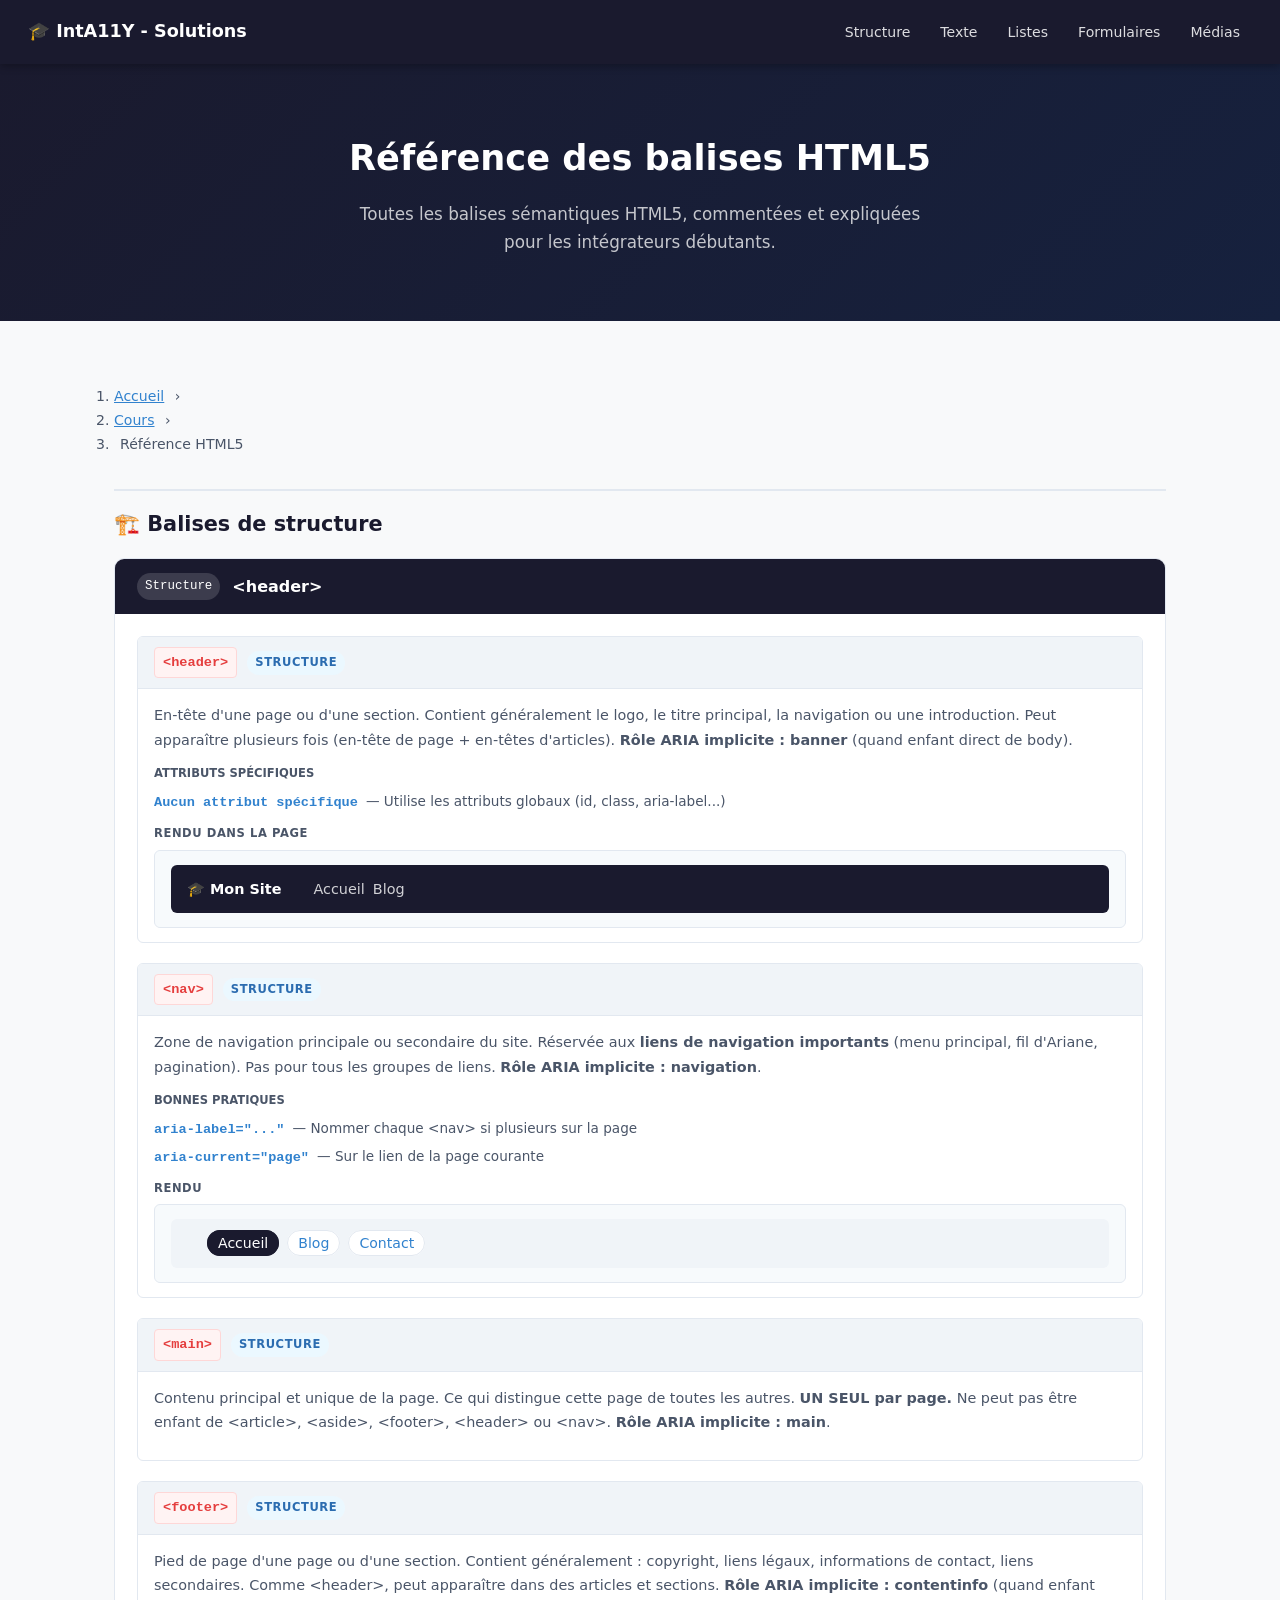
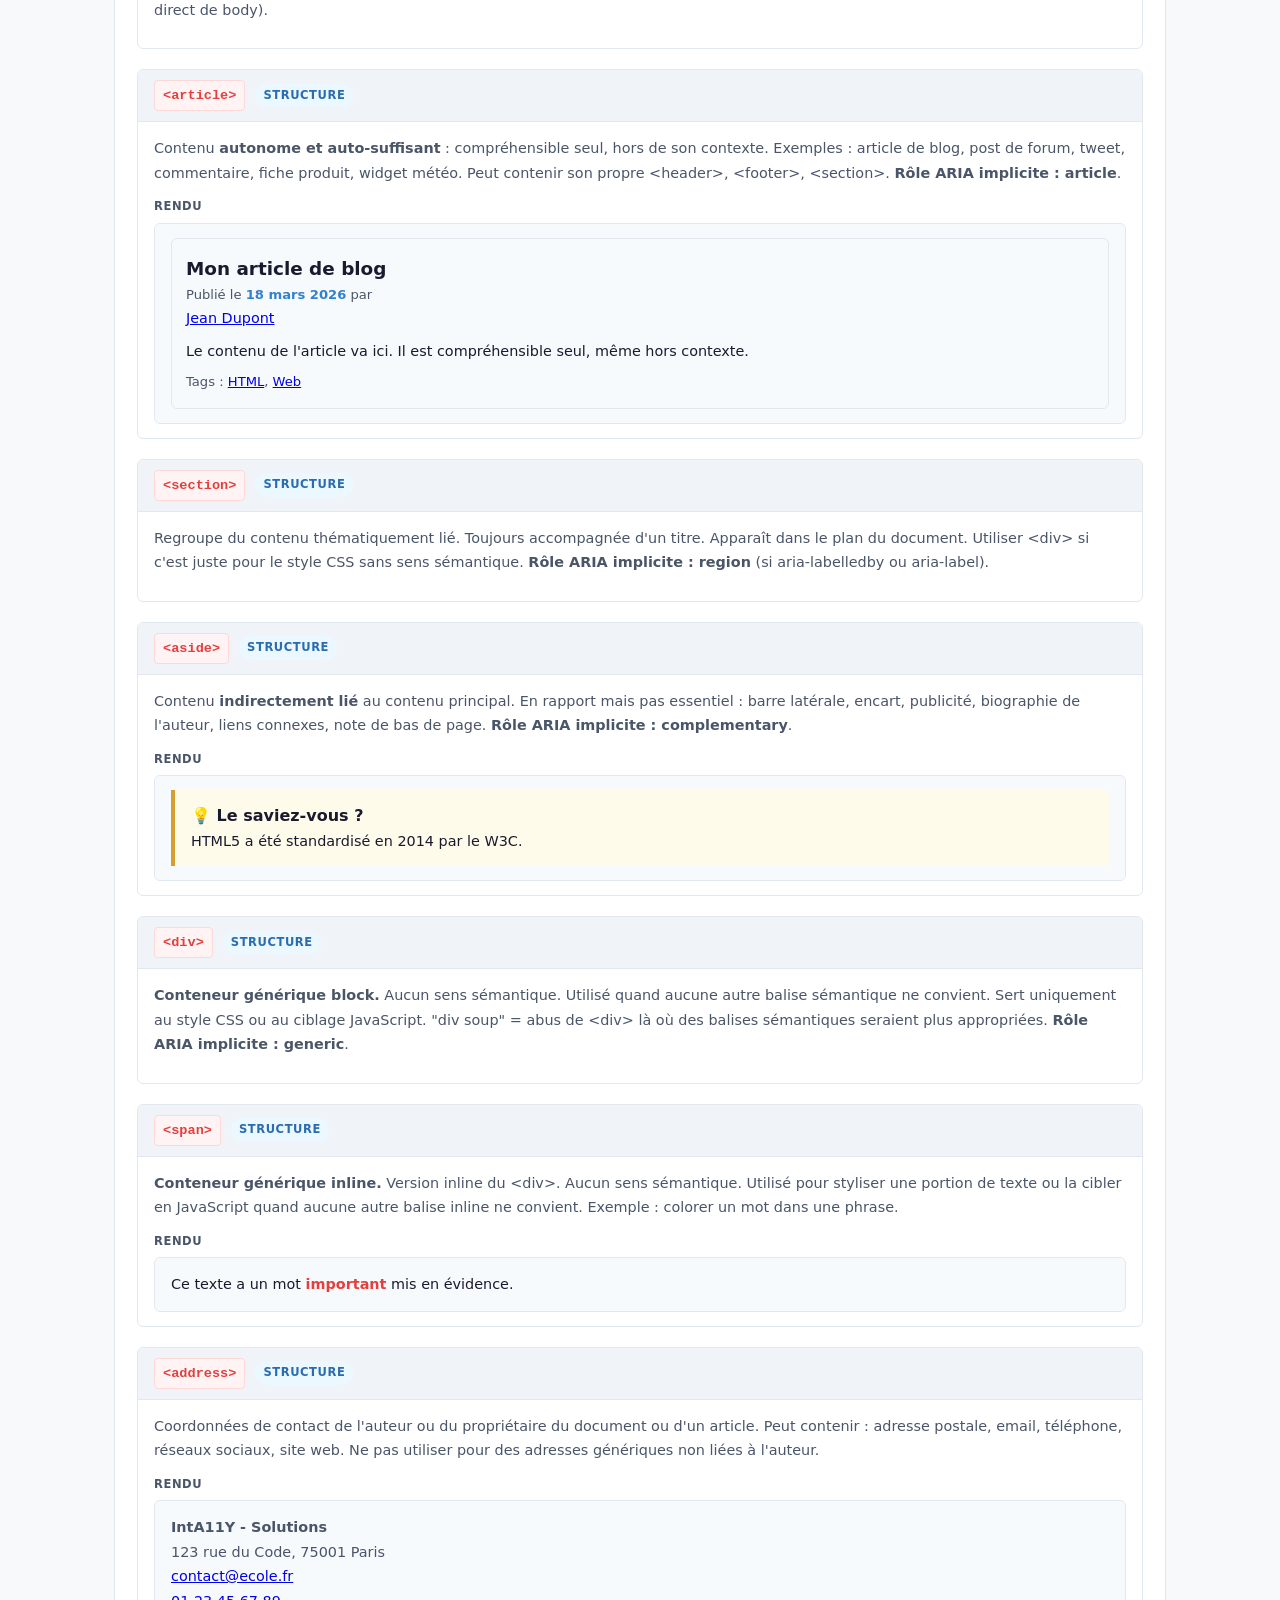
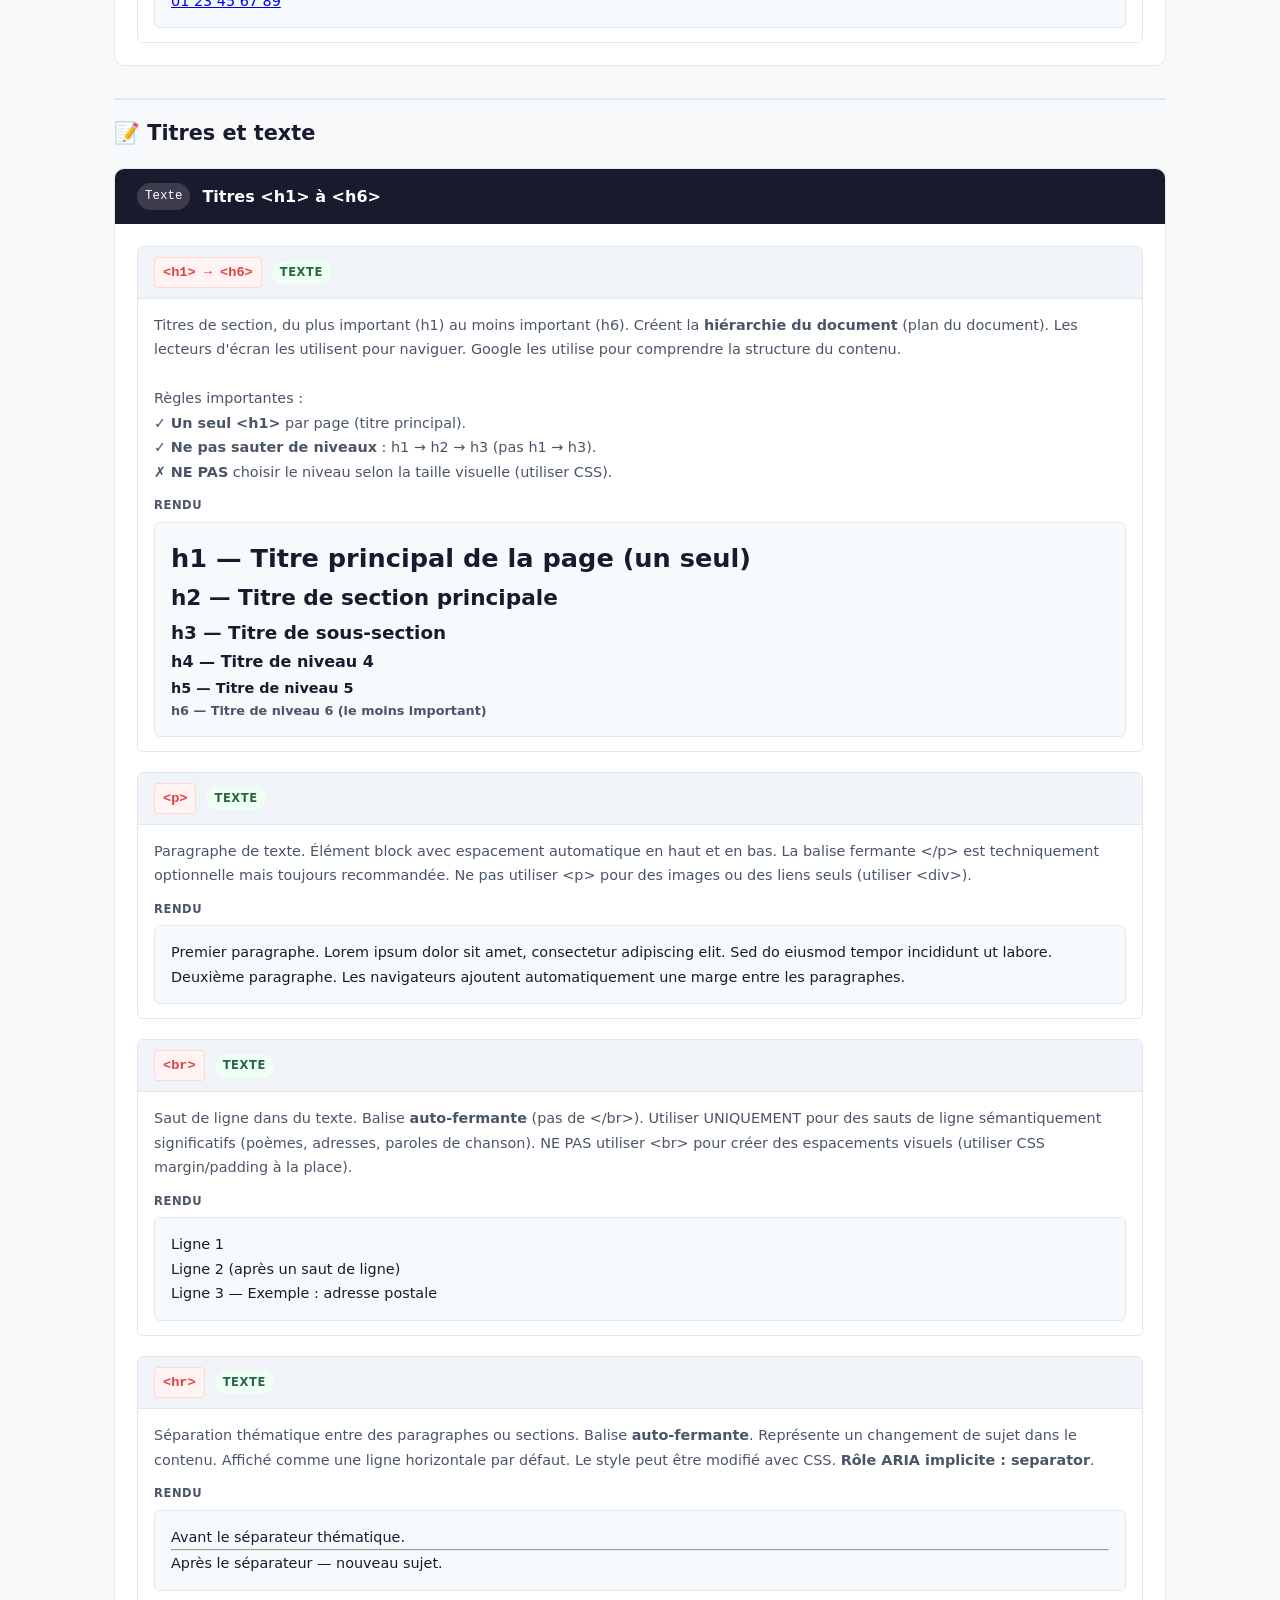
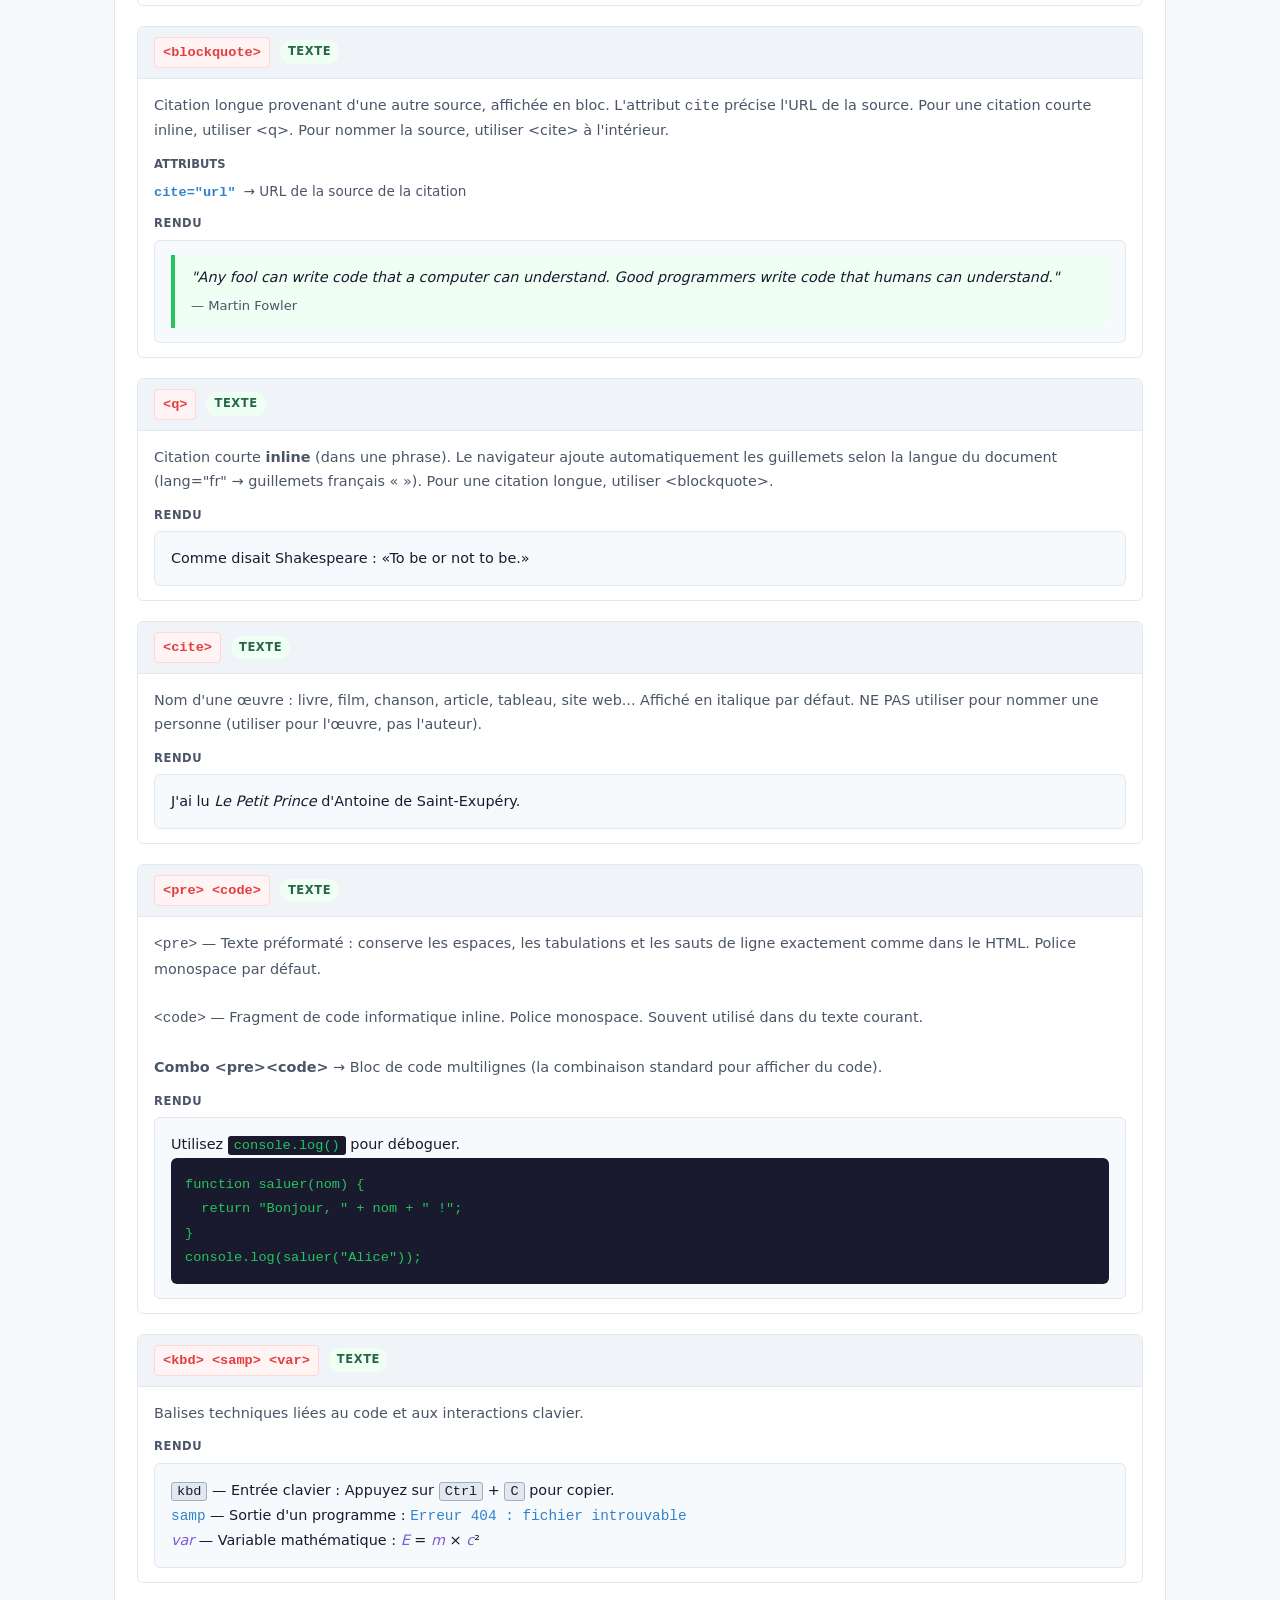
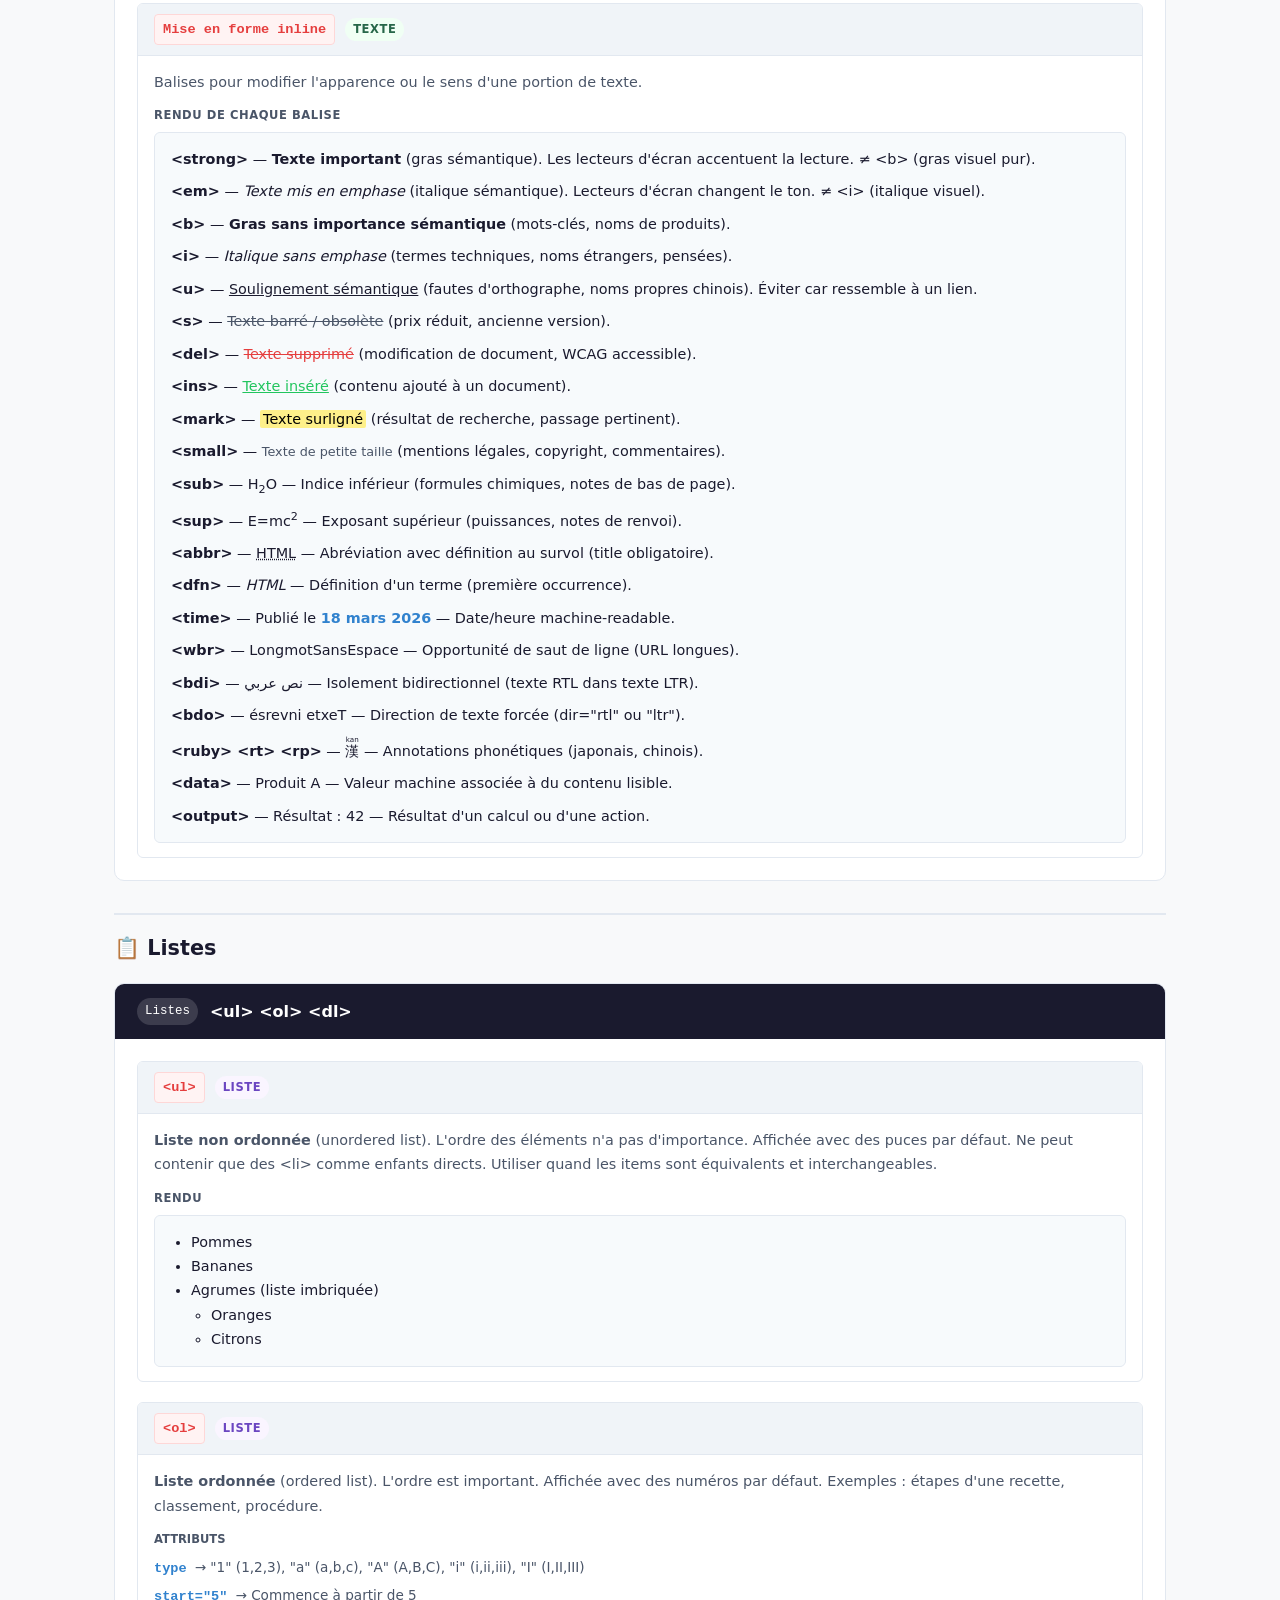
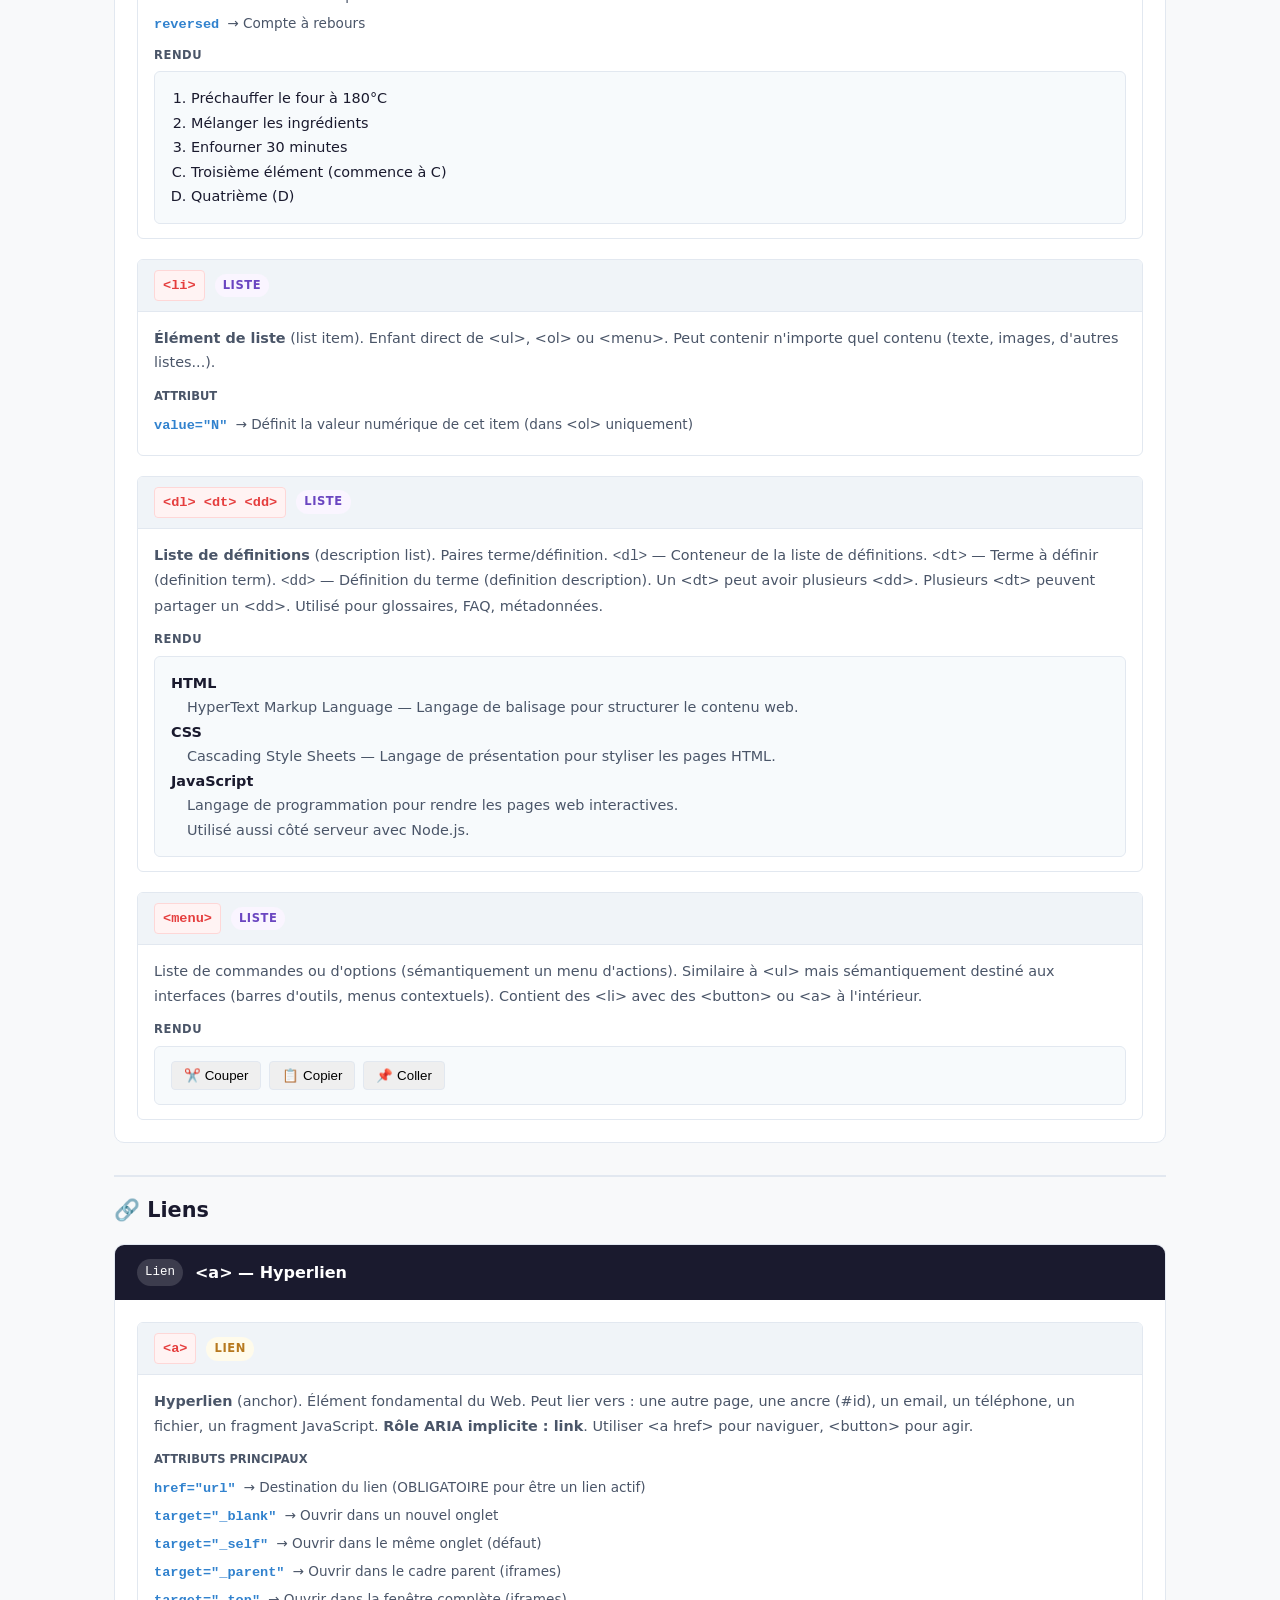
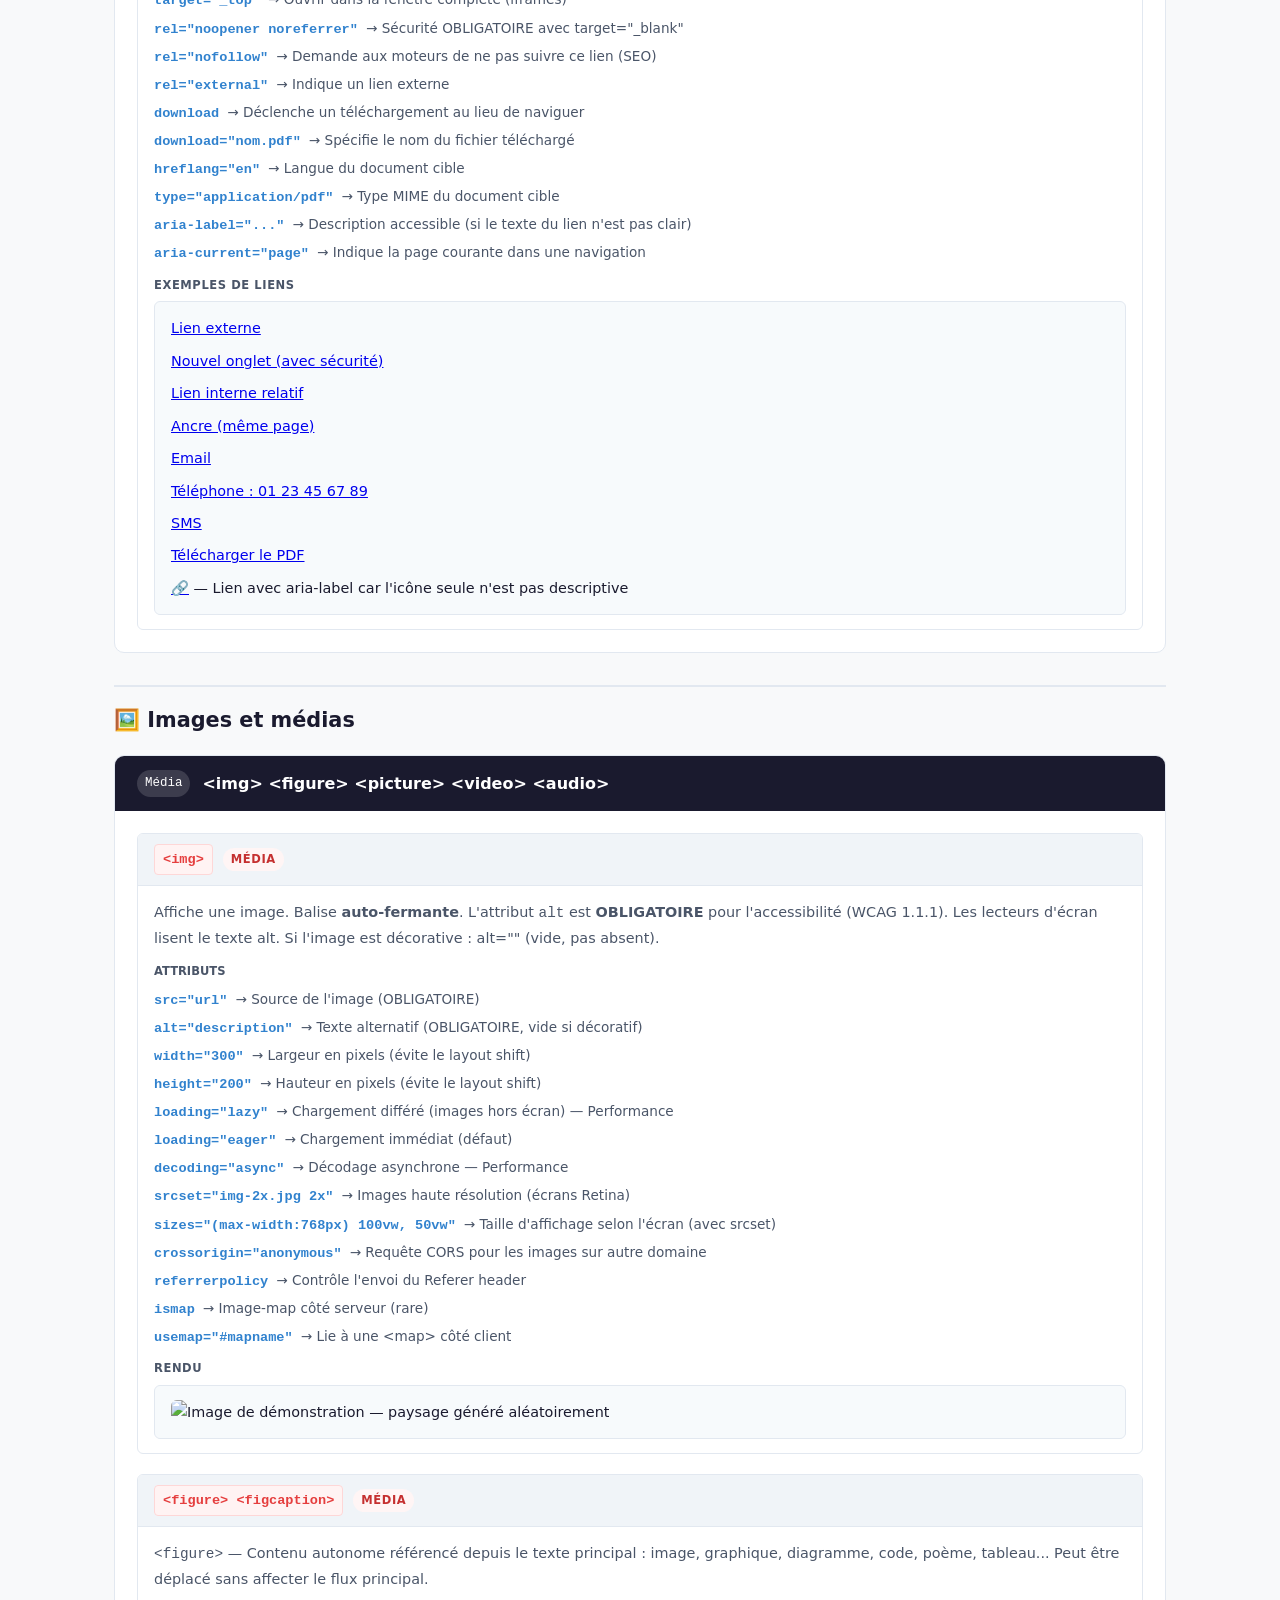
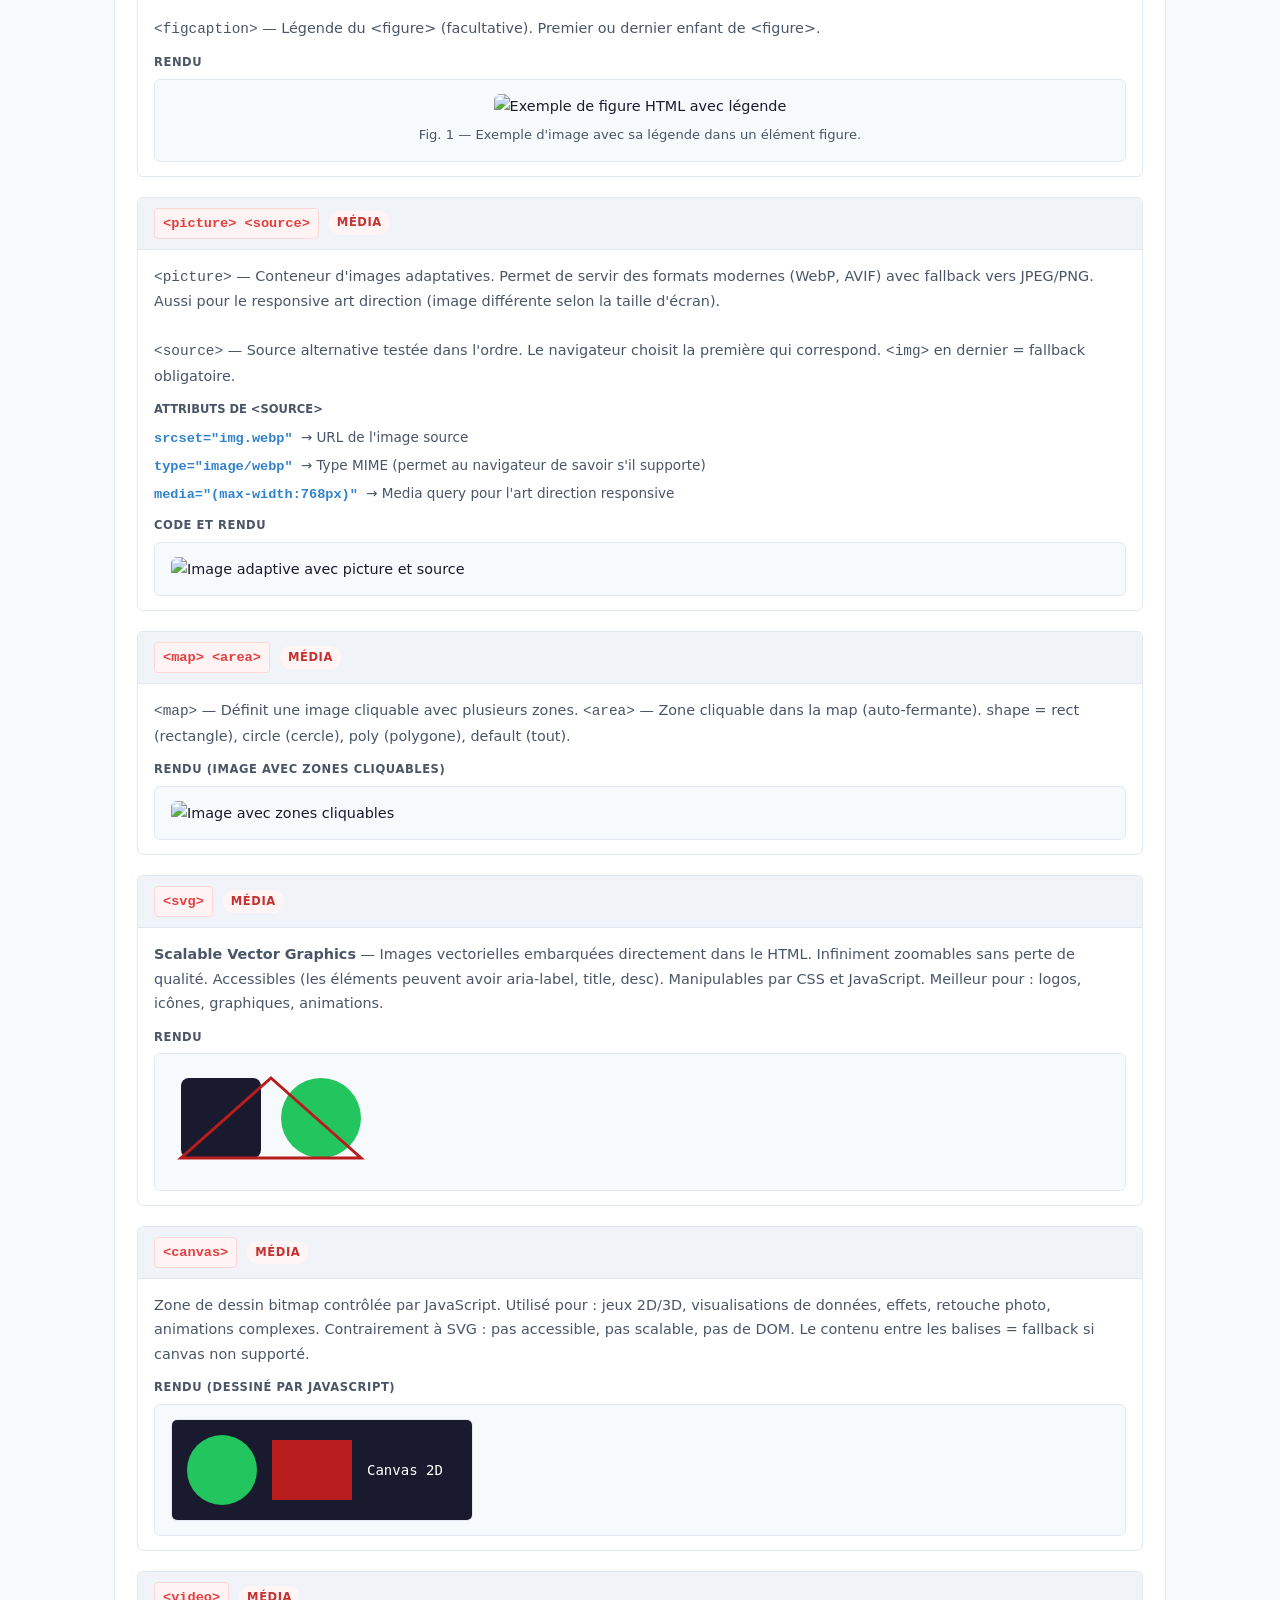
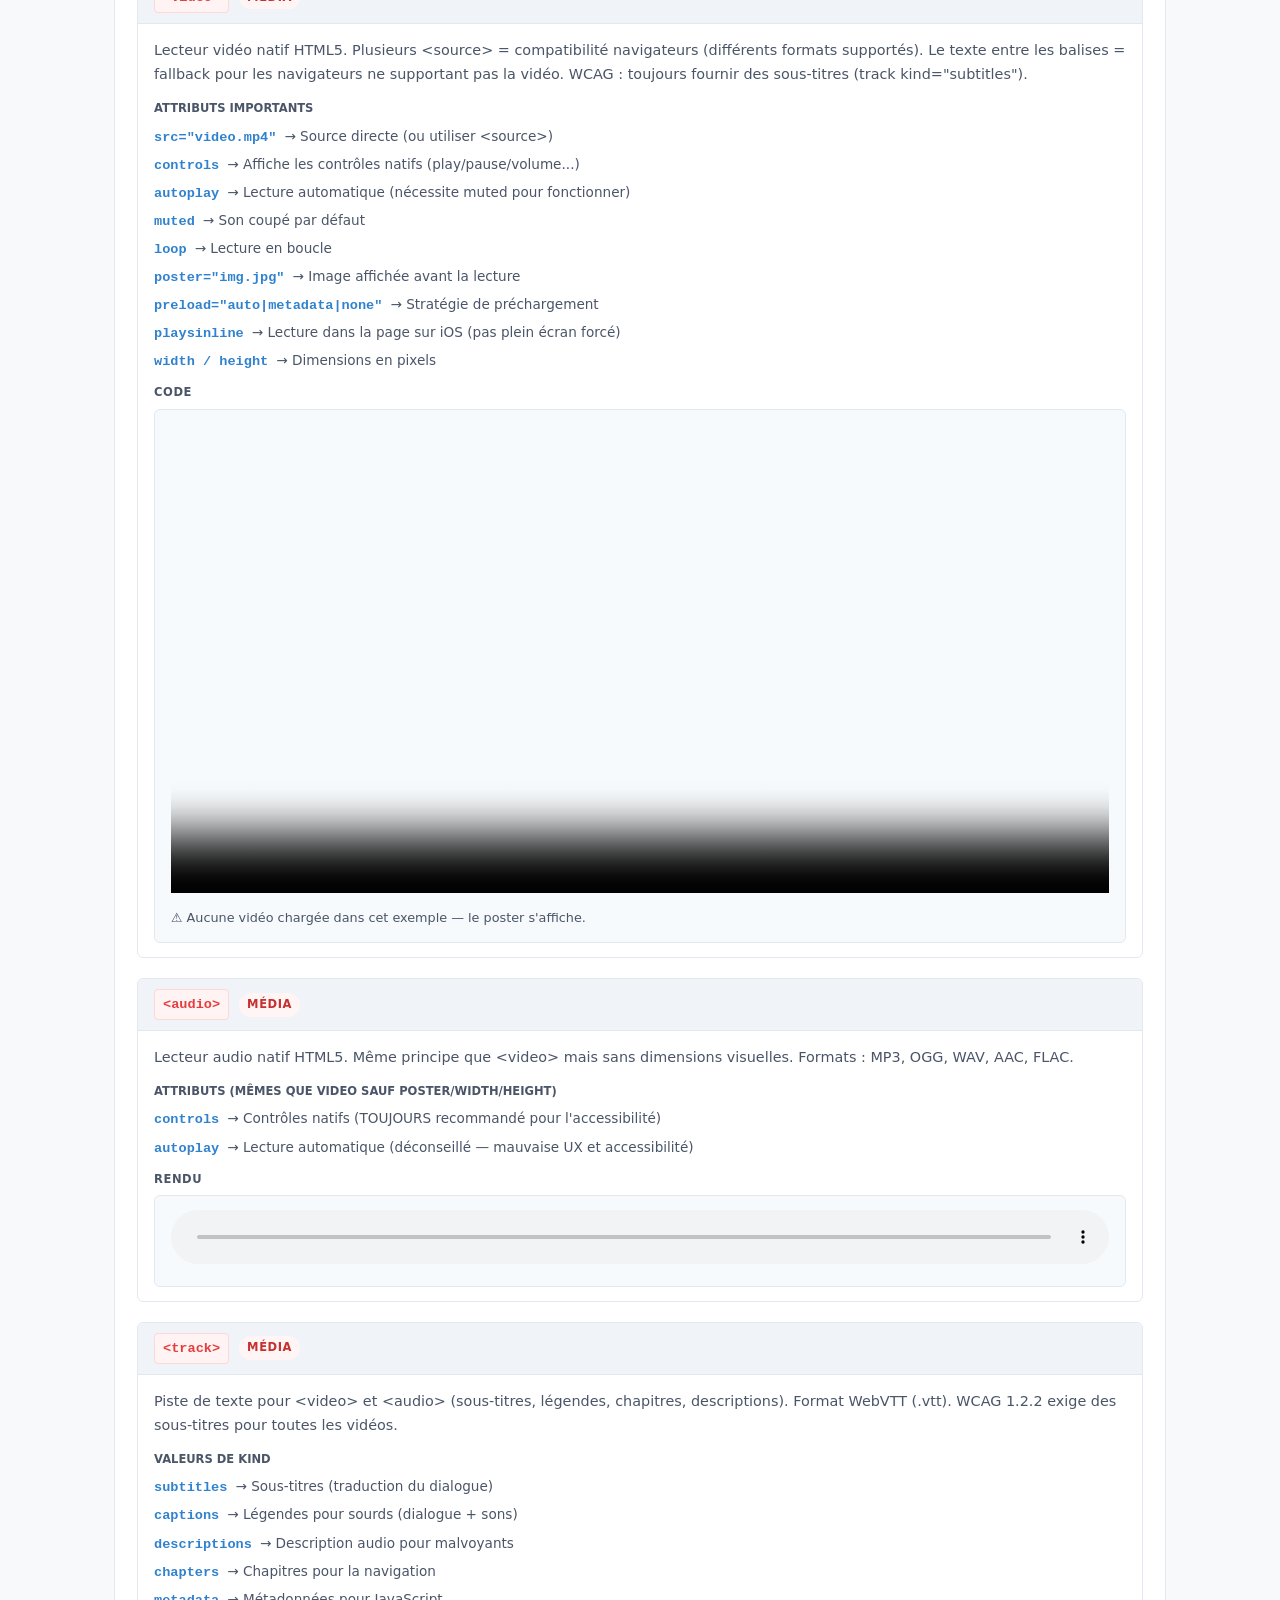
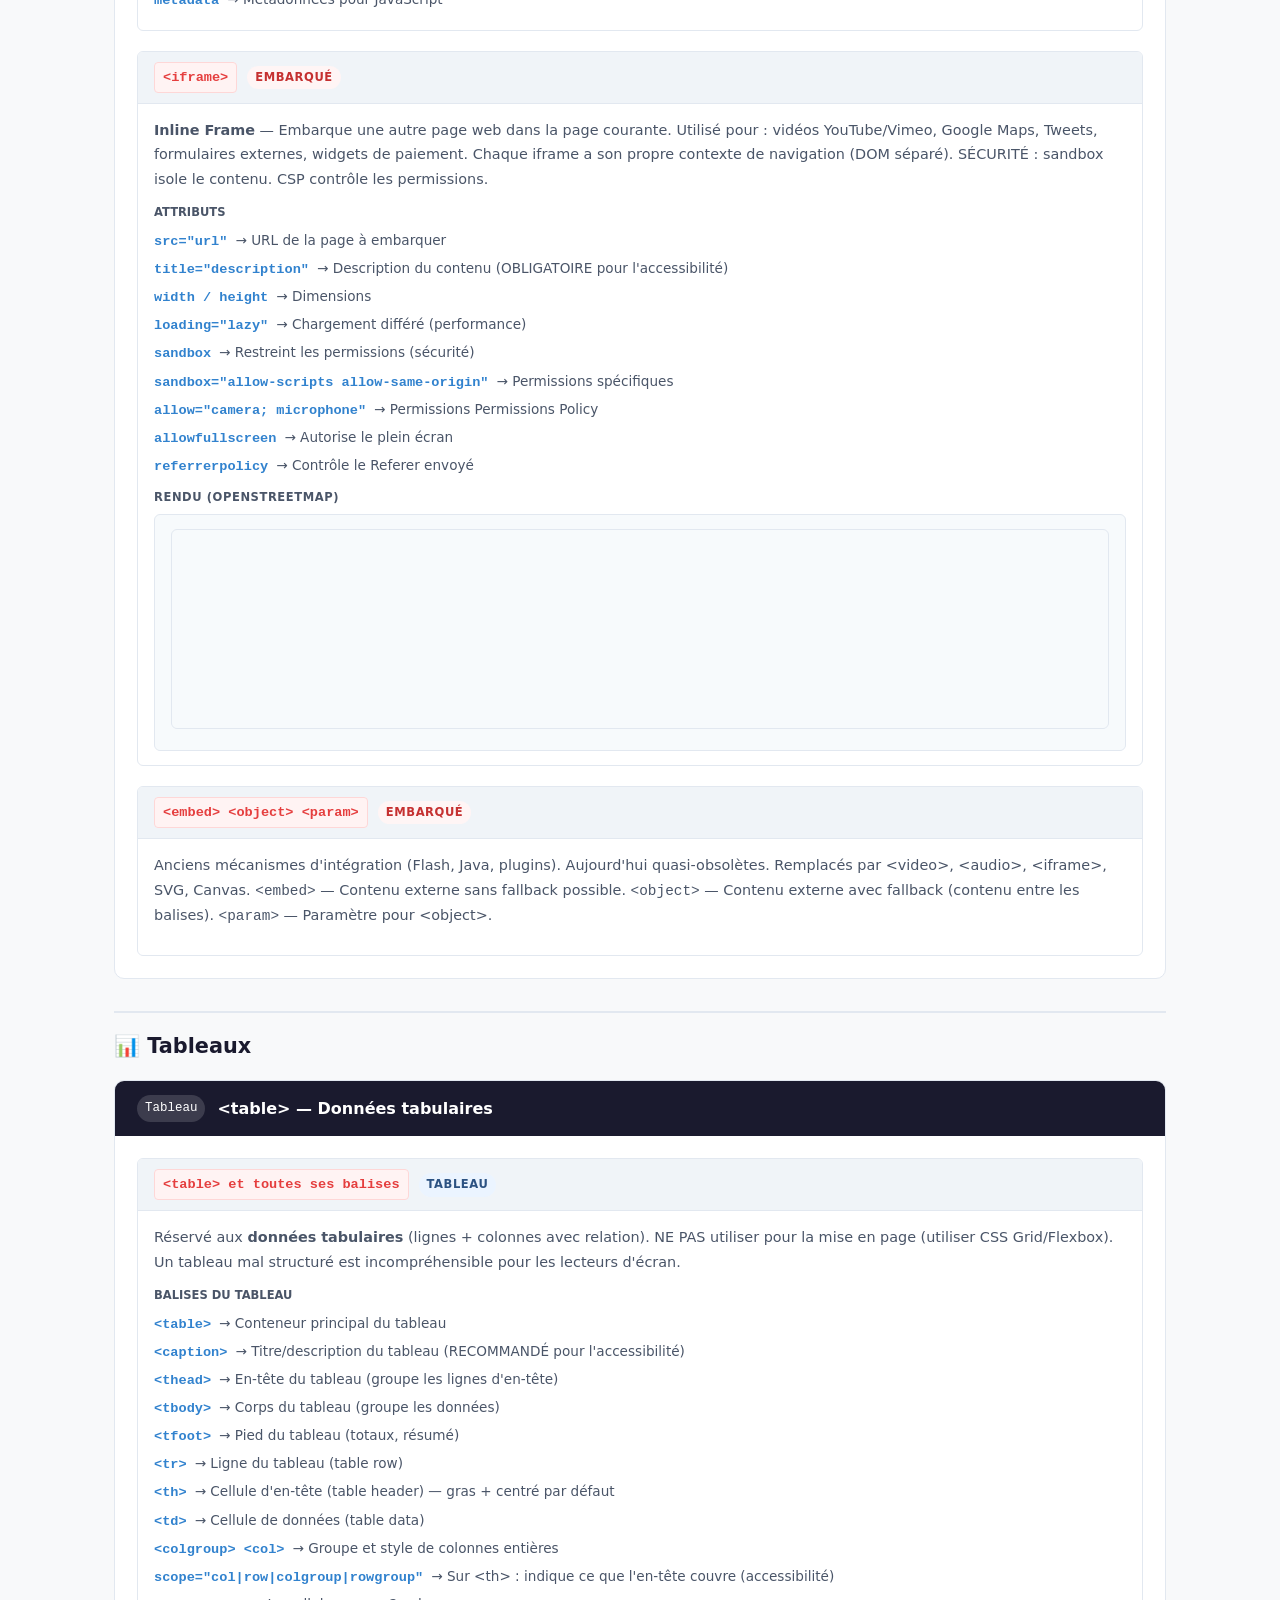
==== index.html @ 48bee2cf "first commit" ====
<!DOCTYPE html>
<!--
  ╔══════════════════════════════════════════════════════════════════════╗
  ║   RÉFÉRENCE COMPLÈTE DES BALISES SÉMANTIQUES HTML5                  ║
  ║   Fichier pédagogique — IntA11Y - Solutions                                ║
  ║   Toutes les balises HTML5 existantes, commentées et expliquées     ║
  ╠══════════════════════════════════════════════════════════════════════╣
  ║  PLAN DU FICHIER :                                                   ║
  ║  1.  <!DOCTYPE> et <html>      — Base du document                   ║
  ║  2.  <head>                    — Métadonnées invisibles              ║
  ║  3.  <body>                    — Contenu visible                     ║
  ║  4.  <header>                  — En-tête                            ║
  ║  5.  <nav>                     — Navigation                         ║
  ║  6.  <main>                    — Contenu principal                   ║
  ║  7.  <article>                 — Contenu autonome                   ║
  ║  8.  <section>                 — Section thématique                 ║
  ║  9.  <aside>                   — Contenu secondaire                 ║
  ║  10. <footer>                  — Pied de page                       ║
  ║  11. Titres <h1> à <h6>        — Hiérarchie                        ║
  ║  12. Texte : <p> <br> <hr>     — Paragraphes et séparateurs        ║
  ║  13. Mise en forme inline      — <strong> <em> <span> etc.         ║
  ║  14. Listes : <ul> <ol> <dl>   — Listes non ordonnées/ordonnées    ║
  ║  15. Liens : <a>               — Hyperliens                        ║
  ║  16. Images : <img> <figure>   — Médias                            ║
  ║  17. Tableaux : <table>        — Données tabulaires                 ║
  ║  18. Formulaires : <form>      — Saisie utilisateur                ║
  ║  19. Médias : <video> <audio>  — Contenu multimédia                ║
  ║  20. Embarqué : <iframe>       — Contenu externe                   ║
  ║  21. Scripts : <script>        — JavaScript                        ║
  ║  22. Balises spéciales         — <details> <dialog> <template>     ║
  ╚══════════════════════════════════════════════════════════════════════╝
-->

<!--
  ════════════════════════════════════════════════════════════════════════
  1. <!DOCTYPE html>
  ════════════════════════════════════════════════════════════════════════
  Pas une balise HTML — c'est une DÉCLARATION de type de document.
  Elle indique au navigateur quelle version de HTML utiliser.
  "html" (sans numéro) = HTML5, la version moderne.
  OBLIGATOIRE : toujours en toute première ligne, avant tout le reste.
  Sans DOCTYPE, le navigateur entre en "quirks mode" (mode de compatibilité
  avec les anciens navigateurs) et peut afficher la page de façon incorrecte.
-->

<!--
    ════════════════════════════════════════════════════════════════════════
    2. <html>
    ════════════════════════════════════════════════════════════════════════
    Balise RACINE du document. Elle englobe TOUT le contenu HTML.
    Il n'existe qu'une seule balise <html> par page.

    Attributs importants :
    - lang="fr"   → Langue principale du contenu (OBLIGATOIRE pour l'accessibilité).
                    Utilisé par les lecteurs d'écran pour choisir la bonne voix.
                    Par le navigateur pour proposer la traduction.
                    Par les moteurs de recherche pour le référencement.
                    Valeurs courantes : "fr", "en", "es", "de", "ja"...
    - dir="ltr"   → Direction du texte : ltr (left-to-right, gauche→droite)
                    ou rtl (right-to-left) pour l'arabe, l'hébreu...
  -->
  <html lang="fr" dir="ltr">

  <!--
    ════════════════════════════════════════════════════════════════════════
    3. <head>
    ════════════════════════════════════════════════════════════════════════
    Contient les MÉTADONNÉES du document : informations pour le navigateur,
    les moteurs de recherche et les réseaux sociaux.
    Le contenu du <head> n'est PAS affiché à l'utilisateur (sauf <title>).
    Doit être enfant direct de <html>.
  -->
  <head>

    <!--
      <meta charset="UTF-8">
      ──────────────────────
      Définit l'ENCODAGE des caractères du document.
      UTF-8 = encodage universel supportant tous les caractères du monde :
      - Lettres accentuées françaises : é è à ù î ô û ç ê
      - Symboles : € © ® ™ ° …
      - Emojis : 😀 🎓 ✓
      - Caractères asiatiques, arabes, cyrilliques, etc.
      TOUJOURS mettre en PREMIER dans le <head>, avant tout autre élément.
      Sans ça : les caractères spéciaux s'affichent en "carrés" ou "???".
    -->
    <meta charset="UTF-8">

    <!--
      <meta name="viewport">
      ───────────────────────
      Contrôle l'affichage sur les appareils mobiles (RESPONSIVE DESIGN).
      INDISPENSABLE pour que la page s'adapte aux smartphones et tablettes.

      content="width=device-width" :
        La largeur de la page = la largeur réelle de l'écran.
        Sans ça, mobile affiche la version desktop rétrécie et illisible.

      initial-scale=1.0 :
        Pas de zoom automatique au chargement.
        L'échelle de départ est 1:1 (sans agrandissement ni réduction).

      Autres valeurs possibles (rarement utilisées) :
        maximum-scale=1.0 → empêche le zoom utilisateur (déconseillé, nuit à l'accessibilité)
        user-scalable=no  → interdit le zoom (INTERDIT par WCAG 1.4.4)
    -->
    <meta name="viewport" content="width=device-width, initial-scale=1.0">

    <!--
      <title>
      ────────
      Titre du document. Affiché dans :
      - L'onglet du navigateur
      - La barre de titre de la fenêtre
      - Les résultats de recherche Google (SEO)
      - Les favoris/marque-pages
      - L'historique du navigateur
      - Les partages sur réseaux sociaux (si pas d'og:title)
      OBLIGATOIRE pour l'accessibilité (WCAG 2.4.2).
      Doit être unique et descriptif (pas juste "Page" ou "Index").
      Longueur recommandée : 50-60 caractères pour Google.
    -->
    <title>Référence des balises HTML5 — IntA11Y - Solutions</title>

    <!--
      <meta name="description">
      ──────────────────────────
      Description courte de la page (150-160 caractères max).
      Utilisée par :
      - Google dans les résultats de recherche (snippet)
      - Les réseaux sociaux pour les prévisualisations de liens
      - Les lecteurs d'écran (parfois)
      N'affecte PAS directement le classement Google, mais influence
      le taux de clic (CTR) donc indirectement le SEO.
    -->
    <meta name="description" content="Référence complète de toutes les balises sémantiques HTML5, commentées et expliquées pour les intégrateurs débutants.">

    <!--
      <meta name="keywords">
      ───────────────────────
      Mots-clés de la page. IGNORÉ par Google depuis 2009 (spam trop facile).
      Encore utilisé par quelques moteurs de recherche mineurs (Yandex, Baidu).
      On peut le mettre mais il n'a presque plus d'utilité.
    -->
    <meta name="keywords" content="HTML, balises, sémantique, référence, débutant">

    <!--
      <meta name="author">
      ─────────────────────
      Identifie l'auteur du document.
      Utilisé par certains agrégateurs de contenu et outils SEO.
    -->
    <meta name="author" content="IntA11Y - Solutions">

    <!--
      <meta name="robots">
      ─────────────────────
      Indique aux robots des moteurs de recherche (Googlebot, etc.)
      comment traiter la page.
      Valeurs courantes :
      - index, follow   → Indexer la page et suivre ses liens (défaut)
      - noindex         → Ne pas indexer la page dans les résultats
      - nofollow        → Ne pas suivre les liens de la page
      - noarchive       → Ne pas mettre en cache la page
      - noindex,nofollow → Page complètement privée des moteurs
    -->
    <meta name="robots" content="index, follow">

    <!--
      <meta name="theme-color">
      ──────────────────────────
      Couleur de la barre de statut sur mobile (Chrome Android, Safari iOS).
      Donne un aspect "app native" à la page web.
      Valeur : n'importe quelle couleur CSS valide.
    -->
    <meta name="theme-color" content="#1a1a2e">

    <!--
      Open Graph — Métadonnées pour les réseaux sociaux
      ──────────────────────────────────────────────────
      Protocole créé par Facebook, utilisé par tous les réseaux sociaux.
      Contrôle l'apparence de la prévisualisation quand on partage un lien.
      Sans ces balises, les réseaux choisissent n'importe quelle image
      et texte de la page.

      og:title       → Titre affiché dans la carte de partage
      og:description → Description dans la carte de partage
      og:image       → Image de prévisualisation (min 1200×630px recommandé)
      og:url         → URL canonique de la page
      og:type        → Type de contenu (website, article, video, book...)
      og:site_name   → Nom du site
      og:locale      → Langue (fr_FR, en_US...)
    -->
    <meta property="og:title" content="Référence des balises HTML5">
    <meta property="og:description" content="Toutes les balises sémantiques HTML5 commentées pour les débutants.">
    <meta property="og:image" content="https://example.com/image-partage.jpg">
    <meta property="og:url" content="https://example.com/balises-html">
    <meta property="og:type" content="article">
    <meta property="og:site_name" content="IntA11Y - Solutions">
    <meta property="og:locale" content="fr_FR">

    <!--
      Twitter Cards — Métadonnées spécifiques à Twitter/X
      ─────────────────────────────────────────────────────
      Similaires à Open Graph mais spécifiques à Twitter.
      twitter:card → Type de carte : summary, summary_large_image, app, player
      Twitter utilise og: en fallback si ces balises sont absentes.
    -->
    <meta name="twitter:card" content="summary_large_image">
    <meta name="twitter:title" content="Référence des balises HTML5">
    <meta name="twitter:description" content="Toutes les balises HTML5 commentées.">
    <meta name="twitter:image" content="https://example.com/image-twitter.jpg">

    <!--
      <link rel="canonical">
      ───────────────────────
      Indique à Google l'URL "officielle" de la page.
      Évite le contenu dupliqué si la même page est accessible via
      plusieurs URLs différentes (avec/sans www, avec/sans /, avec paramètres...).
      SEO : évite de "diluer" le jus de lien entre plusieurs URLs identiques.
    -->
    <link rel="canonical" href="https://example.com/balises-html">

    <!--
      <link rel="stylesheet">
      ─────────────────────────
      Lie une feuille de style CSS externe au document.
      rel="stylesheet" → type de relation entre le document et le fichier lié.
      href → chemin vers le fichier CSS.
      media → à quel média appliquer le CSS (screen, print, all...).
      Peut être répété autant de fois que nécessaire.
    -->
    <link rel="stylesheet" href="./style.css" media="all">

    <!--
      <link rel="alternate">
      ───────────────────────
      Versions alternatives du document.
      Exemples courants :
      - Version dans une autre langue (hreflang)
      - Flux RSS/Atom (type="application/rss+xml")
      - Version imprimable
    -->
    <link rel="alternate" hreflang="en" href="https://example.com/en/html-tags">
    <link rel="alternate" type="application/rss+xml" title="Flux RSS" href="/feed.xml">

    <!--
      <link rel="icon"> — Favicon
      ────────────────────────────
      Petite icône affichée dans l'onglet et les favoris.
      Formats : .ico (compatibilité max), .png, .svg (moderne).
      sizes → dimensions de l'icône en pixels.
      Plusieurs <link rel="icon"> peuvent coexister pour différentes tailles.
    -->
    <link rel="icon" type="image/x-icon" href="/favicon.ico">
    <link rel="icon" type="image/png" sizes="32x32" href="/favicon-32.png">
    <link rel="icon" type="image/png" sizes="16x16" href="/favicon-16.png">
    <link rel="apple-touch-icon" sizes="180x180" href="/apple-touch-icon.png">
    <!--
      rel="apple-touch-icon" → Icône sur l'écran d'accueil iOS (iPhone/iPad).
      Utilisée quand l'utilisateur "Ajoute à l'écran d'accueil".
    -->

    <!--
      <link rel="manifest">
      ──────────────────────
      Fichier JSON décrivant l'application web progressive (PWA).
      Permet d'installer la page comme une app native sur mobile/desktop.
        Contient : nom de l'app, icônes, couleurs, orientation, etc.
    -->
    <link rel="manifest" href="/manifest.json">

    <!--
      <link rel="preconnect"> et <link rel="preload">
      ─────────────────────────────────────────────────
      Optimisations de performance (chargement anticipé).

      preconnect → Ouvre la connexion au serveur en avance
                  (DNS + TCP + TLS). Gain de 100-300ms.
                  Utile pour les polices Google, CDN, APIs.

      preload → Charge une ressource en avance avec haute priorité.
                as → type de ressource : font, style, script, image...
                crossorigin → nécessaire pour les polices (CORS).

      prefetch → Charge en arrière-plan des ressources pour la PROCHAINE page.
                Priorité basse, après le chargement de la page courante.
    -->
    <link rel="preconnect" href="https://fonts.googleapis.com">
    <link rel="preload" href="/fonts/mafont.woff2" as="font" type="font/woff2" crossorigin>
    <link rel="prefetch" href="/page-suivante.html">
      
  <!--
    <base>
    ───────
    Définit l'URL de base pour tous les liens relatifs de la page.
    Tous les href="chemin/fichier.html" seront résolus par rapport à cette base.
    Aussi utile pour target="_blank" global (tous les liens ouvriront un nouvel onglet).
    ATTENTION : une seule balise <base> par page, en haut du <head>.
    Peut causer des problèmes si mal utilisée (tous les ancres # sont affectés).
  -->
  <!-- <base href="https://example.com/" target="_self"> -->
  <!-- Commenté ici pour ne pas perturber les liens de démonstration -->

  <!--
    <script> dans le <head>
    ────────────────────────
    Généralement déconseillé car bloque le rendu de la page.
    Utiliser defer ou async pour éviter le blocage.

    defer  → Le script est téléchargé en parallèle mais exécuté
             APRÈS que le HTML est complètement parsé.
             Respecte l'ordre des scripts.
             RECOMMANDÉ pour les scripts qui manipulent le DOM.

    async  → Le script est téléchargé en parallèle et exécuté
             DÈS qu'il est disponible, sans attendre le HTML.
             Ne garantit pas l'ordre d'exécution.
             Pour les scripts indépendants (analytics, pub...).

    type="module" → Charge le script comme un module ES6 (import/export).
                    Toujours différé (comme defer). Scoped automatiquement.
  -->
  <script src="/analytics.js" async></script>
  <!-- <script src="/app.js" defer></script> -->
  <!-- <script type="module" src="/modules/main.js"></script> -->

  <!--
    <noscript> dans le <head>
    ──────────────────────────
    Contenu affiché SI JavaScript est désactivé dans le navigateur.
    Dans le <head>, ne peut contenir que des balises <link>, <style> et <meta>.
    Dans le <body>, peut contenir n'importe quel contenu HTML.
  -->
  <noscript>
    <style> .js-only { display: none !important; } </style>
  </noscript>

</head>
<!--
  ════════════════════════════════════════════════════════════════════════
  FIN DU <head>
  ════════════════════════════════════════════════════════════════════════
-->

<!--
  ════════════════════════════════════════════════════════════════════════
  4. <body>
  ════════════════════════════════════════════════════════════════════════
  Contient TOUT le contenu visible de la page.
  Il n'existe qu'un seul <body> par page.
  Doit être enfant direct de <html>, après <head>.

  Attributs (anciens, aujourd'hui gérés en CSS) :
  bgcolor, text, link, alink, vlink → DÉPRÉCIÉS, utiliser CSS
  onload, onunload → Évènements JS, préférer addEventListener en JS

  data-* → Attributs personnalisés, utilisables par JavaScript.
-->
<body>

<!-- ── LIEN D'ÉVITEMENT (Skip Link) ──────────────────────────────────
  WCAG 2.4.1 — Bypass Blocks
  Premier élément focusable de la page (première pression Tab).
  Invisible jusqu'au focus clavier, visible quand Tab est pressé.
  Permet de sauter la navigation pour aller directement au contenu.
  OBLIGATOIRE pour l'accessibilité clavier et les lecteurs d'écran.
-->
<a href="#contenu-principal" class="skip">Aller au contenu principal</a>

<!--
  ════════════════════════════════════════════════════════════════════════
  5. <header>
  ════════════════════════════════════════════════════════════════════════
  En-tête d'une page OU d'une section.

  Deux usages distincts :
  ① En-tête principal de la page (une seule fois, hors <article>/<section>) :
     → Contient logo, navigation principale, slogan.
     → Rôle ARIA implicite : banner (landmark "en-tête de site").
     → Pas besoin de role="banner" (redondant).

  ② En-tête d'un <article> ou <section> :
     → Contient le titre et les métadonnées de cet article/section.
     → Rôle ARIA implicite : generic (pas de landmark).

  Ne PAS confondre avec :
  - <head> → métadonnées du document (invisible)
  - <h1>-<h6> → titres de contenu
-->
<header class="site-header" id="haut-de-page">
  <!--
    Le <header> contient ici :
    - Un lien logo (<a>)
    - Une navigation principale (<nav>)
    - Des boutons d'action (recherche, connexion)
  -->
  <a href="/" class="logo" aria-label="IntA11Y - Solutions — Accueil">
    🎓 IntA11Y - Solutions
  </a>

  <!--
    ════════════════════════════════════════════════════════════════════
    6. <nav>
    ════════════════════════════════════════════════════════════════════
    Navigation : liens de navigation importants du site.
    Rôle ARIA implicite : navigation (landmark "navigation").
    NE PAS utiliser pour tous les groupes de liens, seulement
    les navigations PRINCIPALES (menu principal, fil d'Ariane,
    pagination, navigation de section).

    aria-label → Nomme la navigation pour les lecteurs d'écran.
    Obligatoire si plusieurs <nav> sur la même page, sinon ils
    s'appellent tous "navigation" et on ne peut pas les distinguer.

    Ne pas mettre role="navigation" (redondant avec <nav>).
  -->
  <nav aria-label="Navigation principale">
    <!--
      <ul> à l'intérieur d'une <nav> est la structure recommandée.
      Permet aux lecteurs d'écran d'annoncer "liste de N éléments".
    -->
    <ul>
      <li><a href="#structure">Structure</a></li>
      <li><a href="#texte">Texte</a></li>
      <li><a href="#listes">Listes</a></li>
      <li><a href="#formulaires">Formulaires</a></li>
      <li><a href="#medias">Médias</a></li>
    </ul>
  </nav>
</header>

<!--
  ════════════════════════════════════════════════════════════════════════
  HERO — En-tête visuel de la page
  (pas une balise sémantique spécifique, utilise <div> ou <section>)
  ════════════════════════════════════════════════════════════════════════
-->
<div class="hero" role="banner">
  <!--
    role="banner" utilisé ici sur un <div> (et non sur le <header>)
    car le <div> ne possède pas ce rôle implicitement.
    Cette pratique est acceptable quand on ne peut pas utiliser <header>.
  -->
  <h1>Référence des balises HTML5</h1>
  <p>Toutes les balises sémantiques HTML5, commentées et expliquées pour les intégrateurs débutants.</p>
</div>

<!--
  ════════════════════════════════════════════════════════════════════════
  7. <main>
  ════════════════════════════════════════════════════════════════════════
  Contenu PRINCIPAL et UNIQUE de la page.
  Ce qui distingue cette page de toutes les autres pages du site.
  Rôle ARIA implicite : main (landmark "contenu principal").

  Règles strictes :
  ✓ UN SEUL <main> par page (jamais deux).
  ✓ Ne doit pas être enfant de <article>, <aside>, <footer>, <header>, <nav>.
  ✓ Peut avoir tabindex="-1" pour permettre le focus via le skip link.

  Ne pas mettre role="main" (redondant avec <main>).
-->
<main id="contenu-principal" tabindex="-1">
  <div class="wrapper">

    <!-- ── FIL D'ARIANE (Breadcrumb navigation) ───────────────────────
      Navigation secondaire montrant la position de l'utilisateur
      dans la hiérarchie du site.
      aria-label="Fil d'Ariane" → identifie ce <nav> secondaire.
      aria-current="page" → indique la page actuelle (dernière étape).
    -->
    <nav aria-label="Fil d'Ariane" style="padding: 16px 0 0;">
      <ol class="breadcrumb">
        <!--
          <ol> (ordered list) utilisé pour le fil d'Ariane car
          l'ordre des étapes est important et signifiant.
        -->
        <li><a href="/">Accueil</a><span aria-hidden="true"> › </span></li>
        <li><a href="/cours">Cours</a><span aria-hidden="true"> › </span></li>
        <li><span aria-current="page">Référence HTML5</span></li>
      </ol>
    </nav>

    <!-- ════════════════════════════════════════════════════════════════
         SECTION 1 : STRUCTURE
         ════════════════════════════════════════════════════════════════ -->
    <section id="structure" aria-labelledby="titre-structure">
      <!--
        <section>
        ─────────
        Regroupe du contenu THÉMATIQUEMENT LIÉ au sein d'un document.
        Doit toujours avoir un titre (<h2>, <h3>...) qui le décrit.
        Rôle ARIA implicite : region (si titré avec aria-labelledby).
        NE PAS utiliser <section> juste pour styliser (utiliser <div>).

        Différence section vs div :
        <section> → contenu thématique, apparaît dans le plan du document
        <div>     → division générique, pas de sens sémantique

        Différence section vs article :
        <section> → partie d'un tout, nécessite son contexte
        <article> → contenu autonome, compréhensible seul (blog post, tweet...)
      -->

      <h2 id="titre-structure" style="font-size:1.3rem; margin: 32px 0 16px; padding-top: 16px; border-top: 2px solid var(--bord);">
        🏗️ Balises de structure
      </h2>

      <!-- ── header ── -->
      <div class="ref-section">
        <div class="ref-section-header">
          <span class="tag-cat">Structure</span>
          <h2>&lt;header&gt;</h2>
        </div>
        <div class="ref-section-body">

          <!-- Bloc balise header -->
          <div class="balise-bloc">
            <div class="balise-head">
              <span class="balise-tag">&lt;header&gt;</span>
              <span class="balise-type type-structure">Structure</span>
            </div>
            <div class="balise-body">
              <p class="balise-desc">
                En-tête d'une page ou d'une section. Contient généralement le logo,
                le titre principal, la navigation ou une introduction.
                Peut apparaître plusieurs fois (en-tête de page + en-têtes d'articles).
                <strong>Rôle ARIA implicite : banner</strong> (quand enfant direct de body).
              </p>
              <div class="attrs">
                <div class="attrs-label">Attributs spécifiques</div>
                <div class="attr-item">
                  <span class="attr-name">Aucun attribut spécifique</span>
                  <span class="attr-desc">— Utilise les attributs globaux (id, class, aria-label...)</span>
                </div>
              </div>
              <div class="balise-exemple">
                <div class="balise-exemple-label">Rendu dans la page</div>
                <div class="demo-zone">
                  <header style="background:#1a1a2e;color:#fff;padding:12px 16px;border-radius:6px;display:flex;align-items:center;gap:12px;">
                    <strong>🎓 Mon Site</strong>
                    <nav><ul style="display:flex;gap:8px;list-style:none;"><li><a href="#" style="color:rgba(255,255,255,.8);text-decoration:none;">Accueil</a></li><li><a href="#" style="color:rgba(255,255,255,.8);text-decoration:none;">Blog</a></li></ul></nav>
                  </header>
                </div>
              </div>
            </div>
          </div>

          <!-- Bloc balise nav -->
          <div class="balise-bloc">
            <div class="balise-head">
              <span class="balise-tag">&lt;nav&gt;</span>
              <span class="balise-type type-structure">Structure</span>
            </div>
            <div class="balise-body">
              <p class="balise-desc">
                Zone de navigation principale ou secondaire du site.
                Réservée aux <strong>liens de navigation importants</strong>
                (menu principal, fil d'Ariane, pagination).
                Pas pour tous les groupes de liens.
                <strong>Rôle ARIA implicite : navigation</strong>.
              </p>
              <div class="attrs">
                <div class="attrs-label">Bonnes pratiques</div>
                <div class="attr-item">
                  <span class="attr-name">aria-label="..."</span>
                  <span class="attr-desc">— Nommer chaque &lt;nav&gt; si plusieurs sur la page</span>
                </div>
                <div class="attr-item">
                  <span class="attr-name">aria-current="page"</span>
                  <span class="attr-desc">— Sur le lien de la page courante</span>
                </div>
              </div>
              <div class="balise-exemple">
                <div class="balise-exemple-label">Rendu</div>
                <div class="demo-zone">
                  <div class="nav-demo">
                    <nav aria-label="Navigation de démonstration">
                      <ul>
                        <li><a href="#" aria-current="page">Accueil</a></li>
                        <li><a href="#">Blog</a></li>
                        <li><a href="#">Contact</a></li>
                      </ul>
                    </nav>
                  </div>
                </div>
              </div>
            </div>
          </div>

          <!-- Bloc balise main -->
          <div class="balise-bloc">
            <div class="balise-head">
              <span class="balise-tag">&lt;main&gt;</span>
              <span class="balise-type type-structure">Structure</span>
            </div>
            <div class="balise-body">
              <p class="balise-desc">
                Contenu principal et unique de la page. Ce qui distingue cette page
                de toutes les autres. <strong>UN SEUL par page.</strong>
                Ne peut pas être enfant de &lt;article&gt;, &lt;aside&gt;, &lt;footer&gt;,
                &lt;header&gt; ou &lt;nav&gt;.
                <strong>Rôle ARIA implicite : main</strong>.
              </p>
            </div>
          </div>

          <!-- Bloc balise footer -->
          <div class="balise-bloc">
            <div class="balise-head">
              <span class="balise-tag">&lt;footer&gt;</span>
              <span class="balise-type type-structure">Structure</span>
            </div>
            <div class="balise-body">
              <p class="balise-desc">
                Pied de page d'une page ou d'une section. Contient généralement :
                copyright, liens légaux, informations de contact, liens secondaires.
                Comme &lt;header&gt;, peut apparaître dans des articles et sections.
                <strong>Rôle ARIA implicite : contentinfo</strong> (quand enfant direct de body).
              </p>
            </div>
          </div>

          <!-- Bloc balise article -->
          <div class="balise-bloc">
            <div class="balise-head">
              <span class="balise-tag">&lt;article&gt;</span>
              <span class="balise-type type-structure">Structure</span>
            </div>
            <div class="balise-body">
              <p class="balise-desc">
                Contenu <strong>autonome et auto-suffisant</strong> : compréhensible seul,
                hors de son contexte. Exemples : article de blog, post de forum,
                tweet, commentaire, fiche produit, widget météo.
                Peut contenir son propre &lt;header&gt;, &lt;footer&gt;, &lt;section&gt;.
                <strong>Rôle ARIA implicite : article</strong>.
              </p>
              <div class="balise-exemple">
                <div class="balise-exemple-label">Rendu</div>
                <div class="demo-zone">
                  <article class="article-demo">
                    <header>
                      <h3>Mon article de blog</h3>
                      <p style="font-size:.82rem;color:var(--txt2);">Publié le <time datetime="2026-03-18">18 mars 2026</time> par <address style="display:inline;font-style:normal;"><a href="#">Jean Dupont</a></address></p>
                    </header>
                    <p>Le contenu de l'article va ici. Il est compréhensible seul, même hors contexte.</p>
                    <footer>
                      <p>Tags : <a href="#">HTML</a>, <a href="#">Web</a></p>
                    </footer>
                  </article>
                </div>
              </div>
            </div>
          </div>

          <!-- Bloc balise section -->
          <div class="balise-bloc">
            <div class="balise-head">
              <span class="balise-tag">&lt;section&gt;</span>
              <span class="balise-type type-structure">Structure</span>
            </div>
            <div class="balise-body">
              <p class="balise-desc">
                Regroupe du contenu thématiquement lié. Toujours accompagnée d'un titre.
                Apparaît dans le plan du document. Utiliser &lt;div&gt; si c'est
                juste pour le style CSS sans sens sémantique.
                <strong>Rôle ARIA implicite : region</strong> (si aria-labelledby ou aria-label).
              </p>
            </div>
          </div>

          <!-- Bloc balise aside -->
          <div class="balise-bloc">
            <div class="balise-head">
              <span class="balise-tag">&lt;aside&gt;</span>
              <span class="balise-type type-structure">Structure</span>
            </div>
            <div class="balise-body">
              <p class="balise-desc">
                Contenu <strong>indirectement lié</strong> au contenu principal.
                En rapport mais pas essentiel : barre latérale, encart, publicité,
                biographie de l'auteur, liens connexes, note de bas de page.
                <strong>Rôle ARIA implicite : complementary</strong>.
              </p>
              <div class="balise-exemple">
                <div class="balise-exemple-label">Rendu</div>
                <div class="demo-zone">
                  <aside class="aside-demo">
                    <h4>💡 Le saviez-vous ?</h4>
                    <p>HTML5 a été standardisé en 2014 par le W3C.</p>
                  </aside>
                </div>
              </div>
            </div>
          </div>

          <!-- Bloc balise div -->
          <div class="balise-bloc">
            <div class="balise-head">
              <span class="balise-tag">&lt;div&gt;</span>
              <span class="balise-type type-structure">Structure</span>
            </div>
            <div class="balise-body">
              <p class="balise-desc">
                <strong>Conteneur générique block.</strong> Aucun sens sémantique.
                Utilisé quand aucune autre balise sémantique ne convient.
                Sert uniquement au style CSS ou au ciblage JavaScript.
                "div soup" = abus de &lt;div&gt; là où des balises sémantiques seraient plus appropriées.
                <strong>Rôle ARIA implicite : generic</strong>.
              </p>
            </div>
          </div>

          <!-- Bloc balise span -->
          <div class="balise-bloc">
            <div class="balise-head">
              <span class="balise-tag">&lt;span&gt;</span>
              <span class="balise-type type-structure">Structure</span>
            </div>
            <div class="balise-body">
              <p class="balise-desc">
                <strong>Conteneur générique inline.</strong> Version inline du &lt;div&gt;.
                Aucun sens sémantique. Utilisé pour styliser une portion de texte
                ou la cibler en JavaScript quand aucune autre balise inline ne convient.
                Exemple : colorer un mot dans une phrase.
              </p>
              <div class="balise-exemple">
                <div class="balise-exemple-label">Rendu</div>
                <div class="demo-zone">
                  <p>Ce texte a un mot <span style="color:var(--rouge);font-weight:700;">important</span> mis en évidence.</p>
                </div>
              </div>
            </div>
          </div>

          <!-- Bloc balise address -->
          <div class="balise-bloc">
            <div class="balise-head">
              <span class="balise-tag">&lt;address&gt;</span>
              <span class="balise-type type-structure">Structure</span>
            </div>
            <div class="balise-body">
              <p class="balise-desc">
                Coordonnées de contact de l'auteur ou du propriétaire du document
                ou d'un article. Peut contenir : adresse postale, email, téléphone,
                réseaux sociaux, site web. Ne pas utiliser pour des adresses
                génériques non liées à l'auteur.
              </p>
              <div class="balise-exemple">
                <div class="balise-exemple-label">Rendu</div>
                <div class="demo-zone">
                  <address>
                    <strong>IntA11Y - Solutions</strong><br>
                    123 rue du Code, 75001 Paris<br>
                    <a href="mailto:contact@ecole.fr">contact@ecole.fr</a><br>
                    <a href="tel:+33123456789">01 23 45 67 89</a>
                  </address>
                </div>
              </div>
            </div>
          </div>

        </div>
      </div>
    </section>

    <!-- ════════════════════════════════════════════════════════════════
         SECTION 2 : TITRES ET TEXTE
         ════════════════════════════════════════════════════════════════ -->
    <section id="texte" aria-labelledby="titre-texte">
      <h2 id="titre-texte" style="font-size:1.3rem; margin: 32px 0 16px; padding-top: 16px; border-top: 2px solid var(--bord);">
        📝 Titres et texte
      </h2>

      <div class="ref-section">
        <div class="ref-section-header">
          <span class="tag-cat">Texte</span>
          <h2>Titres &lt;h1&gt; à &lt;h6&gt;</h2>
        </div>
        <div class="ref-section-body">

          <!-- Bloc h1-h6 -->
          <div class="balise-bloc">
            <div class="balise-head">
              <span class="balise-tag">&lt;h1&gt; → &lt;h6&gt;</span>
              <span class="balise-type type-texte">Texte</span>
            </div>
            <div class="balise-body">
              <p class="balise-desc">
                Titres de section, du plus important (h1) au moins important (h6).
                Créent la <strong>hiérarchie du document</strong> (plan du document).
                Les lecteurs d'écran les utilisent pour naviguer.
                Google les utilise pour comprendre la structure du contenu.
                <br><br>
                Règles importantes :
                <br>✓ <strong>Un seul &lt;h1&gt;</strong> par page (titre principal).
                <br>✓ <strong>Ne pas sauter de niveaux</strong> : h1 → h2 → h3 (pas h1 → h3).
                <br>✗ <strong>NE PAS</strong> choisir le niveau selon la taille visuelle (utiliser CSS).
              </p>
              <div class="balise-exemple">
                <div class="balise-exemple-label">Rendu</div>
                <div class="demo-zone">
                  <h1>h1 — Titre principal de la page (un seul)</h1>
                  <h2>h2 — Titre de section principale</h2>
                  <h3>h3 — Titre de sous-section</h3>
                  <h4>h4 — Titre de niveau 4</h4>
                  <h5>h5 — Titre de niveau 5</h5>
                  <h6>h6 — Titre de niveau 6 (le moins important)</h6>
                </div>
              </div>
            </div>
          </div>

          <!-- Bloc p -->
          <div class="balise-bloc">
            <div class="balise-head">
              <span class="balise-tag">&lt;p&gt;</span>
              <span class="balise-type type-texte">Texte</span>
            </div>
            <div class="balise-body">
              <p class="balise-desc">
                Paragraphe de texte. Élément block avec espacement automatique
                en haut et en bas. La balise fermante &lt;/p&gt; est techniquement
                optionnelle mais toujours recommandée. Ne pas utiliser &lt;p&gt;
                pour des images ou des liens seuls (utiliser &lt;div&gt;).
              </p>
              <div class="balise-exemple">
                <div class="balise-exemple-label">Rendu</div>
                <div class="demo-zone">
                  <p>Premier paragraphe. Lorem ipsum dolor sit amet, consectetur adipiscing elit. Sed do eiusmod tempor incididunt ut labore.</p>
                  <p>Deuxième paragraphe. Les navigateurs ajoutent automatiquement une marge entre les paragraphes.</p>
                </div>
              </div>
            </div>
          </div>

          <!-- Bloc br -->
          <div class="balise-bloc">
            <div class="balise-head">
              <span class="balise-tag">&lt;br&gt;</span>
              <span class="balise-type type-texte">Texte</span>
            </div>
            <div class="balise-body">
              <p class="balise-desc">
                Saut de ligne dans du texte. Balise <strong>auto-fermante</strong>
                (pas de &lt;/br&gt;). Utiliser UNIQUEMENT pour des sauts de ligne
                sémantiquement significatifs (poèmes, adresses, paroles de chanson).
                NE PAS utiliser &lt;br&gt; pour créer des espacements visuels
                (utiliser CSS margin/padding à la place).
              </p>
              <div class="balise-exemple">
                <div class="balise-exemple-label">Rendu</div>
                <div class="demo-zone">
                  <p>
                    Ligne 1<br>
                    Ligne 2 (après un saut de ligne)<br>
                    Ligne 3 — Exemple : adresse postale
                  </p>
                </div>
              </div>
            </div>
          </div>

          <!-- Bloc hr -->
          <div class="balise-bloc">
            <div class="balise-head">
              <span class="balise-tag">&lt;hr&gt;</span>
              <span class="balise-type type-texte">Texte</span>
            </div>
            <div class="balise-body">
              <p class="balise-desc">
                Séparation thématique entre des paragraphes ou sections.
                Balise <strong>auto-fermante</strong>. Représente un changement
                de sujet dans le contenu. Affiché comme une ligne horizontale
                par défaut. Le style peut être modifié avec CSS.
                <strong>Rôle ARIA implicite : separator</strong>.
              </p>
              <div class="balise-exemple">
                <div class="balise-exemple-label">Rendu</div>
                <div class="demo-zone">
                  <p>Avant le séparateur thématique.</p>
                  <hr>
                  <p>Après le séparateur — nouveau sujet.</p>
                </div>
              </div>
            </div>
          </div>

          <!-- Bloc blockquote -->
          <div class="balise-bloc">
            <div class="balise-head">
              <span class="balise-tag">&lt;blockquote&gt;</span>
              <span class="balise-type type-texte">Texte</span>
            </div>
            <div class="balise-body">
              <p class="balise-desc">
                Citation longue provenant d'une autre source, affichée en bloc.
                L'attribut <code>cite</code> précise l'URL de la source.
                Pour une citation courte inline, utiliser &lt;q&gt;.
                Pour nommer la source, utiliser &lt;cite&gt; à l'intérieur.
              </p>
              <div class="attrs">
                <div class="attrs-label">Attributs</div>
                <div class="attr-item"><span class="attr-name">cite="url"</span><span class="attr-desc">→ URL de la source de la citation</span></div>
              </div>
              <div class="balise-exemple">
                <div class="balise-exemple-label">Rendu</div>
                <div class="demo-zone">
                  <blockquote cite="https://example.com">
                    <p>"Any fool can write code that a computer can understand. Good programmers write code that humans can understand."</p>
                    <cite>— Martin Fowler</cite>
                  </blockquote>
                </div>
              </div>
            </div>
          </div>

          <!-- Bloc q -->
          <div class="balise-bloc">
            <div class="balise-head">
              <span class="balise-tag">&lt;q&gt;</span>
              <span class="balise-type type-texte">Texte</span>
            </div>
            <div class="balise-body">
              <p class="balise-desc">
                Citation courte <strong>inline</strong> (dans une phrase).
                Le navigateur ajoute automatiquement les guillemets selon
                la langue du document (lang="fr" → guillemets français « »).
                Pour une citation longue, utiliser &lt;blockquote&gt;.
              </p>
              <div class="balise-exemple">
                <div class="balise-exemple-label">Rendu</div>
                <div class="demo-zone">
                  <p>Comme disait Shakespeare : <q cite="https://example.com">To be or not to be.</q></p>
                </div>
              </div>
            </div>
          </div>

          <!-- Bloc cite -->
          <div class="balise-bloc">
            <div class="balise-head">
              <span class="balise-tag">&lt;cite&gt;</span>
              <span class="balise-type type-texte">Texte</span>
            </div>
            <div class="balise-body">
              <p class="balise-desc">
                Nom d'une œuvre : livre, film, chanson, article, tableau, site web...
                Affiché en italique par défaut. NE PAS utiliser pour nommer
                une personne (utiliser pour l'œuvre, pas l'auteur).
              </p>
              <div class="balise-exemple">
                <div class="balise-exemple-label">Rendu</div>
                <div class="demo-zone">
                  <p>J'ai lu <cite>Le Petit Prince</cite> d'Antoine de Saint-Exupéry.</p>
                </div>
              </div>
            </div>
          </div>

          <!-- Bloc pre et code -->
          <div class="balise-bloc">
            <div class="balise-head">
              <span class="balise-tag">&lt;pre&gt; &lt;code&gt;</span>
              <span class="balise-type type-texte">Texte</span>
            </div>
            <div class="balise-body">
              <p class="balise-desc">
                <code>&lt;pre&gt;</code> — Texte préformaté : conserve les espaces,
                les tabulations et les sauts de ligne exactement comme dans le HTML.
                Police monospace par défaut.
                <br><br>
                <code>&lt;code&gt;</code> — Fragment de code informatique inline.
                Police monospace. Souvent utilisé dans du texte courant.
                <br><br>
                <strong>Combo &lt;pre&gt;&lt;code&gt;</strong> → Bloc de code multilignes
                (la combinaison standard pour afficher du code).
              </p>
              <div class="balise-exemple">
                <div class="balise-exemple-label">Rendu</div>
                <div class="demo-zone">
                  <p>Utilisez <code>console.log()</code> pour déboguer.</p>
                  <pre><code>function saluer(nom) {
  return "Bonjour, " + nom + " !";
}
console.log(saluer("Alice"));</code></pre>
                </div>
              </div>
            </div>
          </div>

          <!-- Bloc kbd samp var -->
          <div class="balise-bloc">
            <div class="balise-head">
              <span class="balise-tag">&lt;kbd&gt; &lt;samp&gt; &lt;var&gt;</span>
              <span class="balise-type type-texte">Texte</span>
            </div>
            <div class="balise-body">
              <p class="balise-desc">
                Balises techniques liées au code et aux interactions clavier.
              </p>
              <div class="balise-exemple">
                <div class="balise-exemple-label">Rendu</div>
                <div class="demo-zone">
                  <p><kbd>kbd</kbd> — Entrée clavier : Appuyez sur <kbd>Ctrl</kbd> + <kbd>C</kbd> pour copier.</p>
                  <p><samp>samp</samp> — Sortie d'un programme : <samp>Erreur 404 : fichier introuvable</samp></p>
                  <p><var>var</var> — Variable mathématique : <var>E</var> = <var>m</var> × <var>c</var>²</p>
                </div>
              </div>
            </div>
          </div>

          <!-- Balises inline de mise en forme -->
          <div class="balise-bloc">
            <div class="balise-head">
              <span class="balise-tag">Mise en forme inline</span>
              <span class="balise-type type-texte">Texte</span>
            </div>
            <div class="balise-body">
              <p class="balise-desc">Balises pour modifier l'apparence ou le sens d'une portion de texte.</p>
              <div class="balise-exemple">
                <div class="balise-exemple-label">Rendu de chaque balise</div>
                <div class="demo-zone" style="display:flex;flex-direction:column;gap:8px;">
                  <p><strong>&lt;strong&gt;</strong> — <strong>Texte important</strong> (gras sémantique). Les lecteurs d'écran accentuent la lecture. ≠ &lt;b&gt; (gras visuel pur).</p>
                  <p><strong>&lt;em&gt;</strong> — <em>Texte mis en emphase</em> (italique sémantique). Lecteurs d'écran changent le ton. ≠ &lt;i&gt; (italique visuel).</p>
                  <p><strong>&lt;b&gt;</strong> — <b>Gras sans importance sémantique</b> (mots-clés, noms de produits).</p>
                  <p><strong>&lt;i&gt;</strong> — <i>Italique sans emphase</i> (termes techniques, noms étrangers, pensées).</p>
                  <p><strong>&lt;u&gt;</strong> — <u>Soulignement sémantique</u> (fautes d'orthographe, noms propres chinois). Éviter car ressemble à un lien.</p>
                  <p><strong>&lt;s&gt;</strong> — <s>Texte barré / obsolète</s> (prix réduit, ancienne version).</p>
                  <p><strong>&lt;del&gt;</strong> — <del>Texte supprimé</del> (modification de document, WCAG accessible).</p>
                  <p><strong>&lt;ins&gt;</strong> — <ins>Texte inséré</ins> (contenu ajouté à un document).</p>
                  <p><strong>&lt;mark&gt;</strong> — <mark>Texte surligné</mark> (résultat de recherche, passage pertinent).</p>
                  <p><strong>&lt;small&gt;</strong> — <small>Texte de petite taille</small> (mentions légales, copyright, commentaires).</p>
                  <p><strong>&lt;sub&gt;</strong> — H<sub>2</sub>O — Indice inférieur (formules chimiques, notes de bas de page).</p>
                  <p><strong>&lt;sup&gt;</strong> — E=mc<sup>2</sup> — Exposant supérieur (puissances, notes de renvoi).</p>
                  <p><strong>&lt;abbr&gt;</strong> — <abbr title="HyperText Markup Language">HTML</abbr> — Abréviation avec définition au survol (title obligatoire).</p>
                  <p><strong>&lt;dfn&gt;</strong> — <dfn title="Langage de balisage">HTML</dfn> — Définition d'un terme (première occurrence).</p>
                  <p><strong>&lt;time&gt;</strong> — Publié le <time datetime="2026-03-18">18 mars 2026</time> — Date/heure machine-readable.</p>
                  <p><strong>&lt;wbr&gt;</strong> — Longmot<wbr>SansEspace — Opportunité de saut de ligne (URL longues).</p>
                  <p><strong>&lt;bdi&gt;</strong> — <bdi>نص عربي</bdi> — Isolement bidirectionnel (texte RTL dans texte LTR).</p>
                  <p><strong>&lt;bdo&gt;</strong> — <bdo dir="rtl">Texte inversé</bdo> — Direction de texte forcée (dir="rtl" ou "ltr").</p>
                  <p><strong>&lt;ruby&gt; &lt;rt&gt; &lt;rp&gt;</strong> — <ruby>漢<rp>(</rp><rt>kan</rt><rp>)</rp></ruby> — Annotations phonétiques (japonais, chinois).</p>
                  <p><strong>&lt;data&gt;</strong> — <data value="1234">Produit A</data> — Valeur machine associée à du contenu lisible.</p>
                  <p><strong>&lt;output&gt;</strong> — Résultat : <output name="result" for="a b">42</output> — Résultat d'un calcul ou d'une action.</p>
                </div>
              </div>
            </div>
          </div>

        </div>
      </div>
    </section>

    <!-- ════════════════════════════════════════════════════════════════
         SECTION 3 : LISTES
         ════════════════════════════════════════════════════════════════ -->
    <section id="listes" aria-labelledby="titre-listes">
      <h2 id="titre-listes" style="font-size:1.3rem; margin: 32px 0 16px; padding-top: 16px; border-top: 2px solid var(--bord);">
        📋 Listes
      </h2>

      <div class="ref-section">
        <div class="ref-section-header">
          <span class="tag-cat">Listes</span>
          <h2>&lt;ul&gt; &lt;ol&gt; &lt;dl&gt;</h2>
        </div>
        <div class="ref-section-body">

          <!-- ul -->
          <div class="balise-bloc">
            <div class="balise-head">
              <span class="balise-tag">&lt;ul&gt;</span>
              <span class="balise-type type-liste">Liste</span>
            </div>
            <div class="balise-body">
              <p class="balise-desc">
                <strong>Liste non ordonnée</strong> (unordered list). L'ordre des éléments
                n'a pas d'importance. Affichée avec des puces par défaut.
                Ne peut contenir que des &lt;li&gt; comme enfants directs.
                Utiliser quand les items sont équivalents et interchangeables.
              </p>
              <div class="balise-exemple">
                <div class="balise-exemple-label">Rendu</div>
                <div class="demo-zone">
                  <ul>
                    <li>Pommes</li>
                    <li>Bananes</li>
                    <li>
                      Agrumes (liste imbriquée)
                      <ul>
                        <li>Oranges</li>
                        <li>Citrons</li>
                      </ul>
                    </li>
                  </ul>
                </div>
              </div>
            </div>
          </div>

          <!-- ol -->
          <div class="balise-bloc">
            <div class="balise-head">
              <span class="balise-tag">&lt;ol&gt;</span>
              <span class="balise-type type-liste">Liste</span>
            </div>
            <div class="balise-body">
              <p class="balise-desc">
                <strong>Liste ordonnée</strong> (ordered list). L'ordre est important.
                Affichée avec des numéros par défaut.
                Exemples : étapes d'une recette, classement, procédure.
              </p>
              <div class="attrs">
                <div class="attrs-label">Attributs</div>
                <div class="attr-item"><span class="attr-name">type</span><span class="attr-desc">→ "1" (1,2,3), "a" (a,b,c), "A" (A,B,C), "i" (i,ii,iii), "I" (I,II,III)</span></div>
                <div class="attr-item"><span class="attr-name">start="5"</span><span class="attr-desc">→ Commence à partir de 5</span></div>
                <div class="attr-item"><span class="attr-name">reversed</span><span class="attr-desc">→ Compte à rebours</span></div>
              </div>
              <div class="balise-exemple">
                <div class="balise-exemple-label">Rendu</div>
                <div class="demo-zone">
                  <ol>
                    <li>Préchauffer le four à 180°C</li>
                    <li>Mélanger les ingrédients</li>
                    <li>Enfourner 30 minutes</li>
                  </ol>
                  <ol type="A" start="3">
                    <li value="3">Troisième élément (commence à C)</li>
                    <li>Quatrième (D)</li>
                  </ol>
                </div>
              </div>
            </div>
          </div>

          <!-- li -->
          <div class="balise-bloc">
            <div class="balise-head">
              <span class="balise-tag">&lt;li&gt;</span>
              <span class="balise-type type-liste">Liste</span>
            </div>
            <div class="balise-body">
              <p class="balise-desc">
                <strong>Élément de liste</strong> (list item). Enfant direct de &lt;ul&gt;,
                &lt;ol&gt; ou &lt;menu&gt;. Peut contenir n'importe quel contenu
                (texte, images, d'autres listes...).
              </p>
              <div class="attrs">
                <div class="attrs-label">Attribut</div>
                <div class="attr-item"><span class="attr-name">value="N"</span><span class="attr-desc">→ Définit la valeur numérique de cet item (dans &lt;ol&gt; uniquement)</span></div>
              </div>
            </div>
          </div>

          <!-- dl dt dd -->
          <div class="balise-bloc">
            <div class="balise-head">
              <span class="balise-tag">&lt;dl&gt; &lt;dt&gt; &lt;dd&gt;</span>
              <span class="balise-type type-liste">Liste</span>
            </div>
            <div class="balise-body">
              <p class="balise-desc">
                <strong>Liste de définitions</strong> (description list). Paires terme/définition.
                <code>&lt;dl&gt;</code> — Conteneur de la liste de définitions.
                <code>&lt;dt&gt;</code> — Terme à définir (definition term).
                <code>&lt;dd&gt;</code> — Définition du terme (definition description).
                Un &lt;dt&gt; peut avoir plusieurs &lt;dd&gt;. Plusieurs &lt;dt&gt; peuvent
                partager un &lt;dd&gt;. Utilisé pour glossaires, FAQ, métadonnées.
              </p>
              <div class="balise-exemple">
                <div class="balise-exemple-label">Rendu</div>
                <div class="demo-zone">
                  <dl>
                    <dt>HTML</dt>
                    <dd>HyperText Markup Language — Langage de balisage pour structurer le contenu web.</dd>
                    <dt>CSS</dt>
                    <dd>Cascading Style Sheets — Langage de présentation pour styliser les pages HTML.</dd>
                    <dt>JavaScript</dt>
                    <dd>Langage de programmation pour rendre les pages web interactives.</dd>
                    <dd>Utilisé aussi côté serveur avec Node.js.</dd>
                  </dl>
                </div>
              </div>
            </div>
          </div>

          <!-- menu -->
          <div class="balise-bloc">
            <div class="balise-head">
              <span class="balise-tag">&lt;menu&gt;</span>
              <span class="balise-type type-liste">Liste</span>
            </div>
            <div class="balise-body">
              <p class="balise-desc">
                Liste de commandes ou d'options (sémantiquement un menu d'actions).
                Similaire à &lt;ul&gt; mais sémantiquement destiné aux interfaces
                (barres d'outils, menus contextuels). Contient des &lt;li&gt; avec
                des &lt;button&gt; ou &lt;a&gt; à l'intérieur.
              </p>
              <div class="balise-exemple">
                <div class="balise-exemple-label">Rendu</div>
                <div class="demo-zone">
                  <menu style="list-style:none;display:flex;gap:8px;padding:0;">
                    <li><button type="button" style="padding:6px 12px;border:1px solid var(--bord);border-radius:4px;cursor:pointer;">✂️ Couper</button></li>
                    <li><button type="button" style="padding:6px 12px;border:1px solid var(--bord);border-radius:4px;cursor:pointer;">📋 Copier</button></li>
                    <li><button type="button" style="padding:6px 12px;border:1px solid var(--bord);border-radius:4px;cursor:pointer;">📌 Coller</button></li>
                  </menu>
                </div>
              </div>
            </div>
          </div>

        </div>
      </div>
    </section>

    <!-- ════════════════════════════════════════════════════════════════
         SECTION 4 : LIENS ET NAVIGATION
         ════════════════════════════════════════════════════════════════ -->
    <section id="liens" aria-labelledby="titre-liens">
      <h2 id="titre-liens" style="font-size:1.3rem; margin: 32px 0 16px; padding-top: 16px; border-top: 2px solid var(--bord);">
        🔗 Liens
      </h2>

      <div class="ref-section">
        <div class="ref-section-header">
          <span class="tag-cat">Lien</span>
          <h2>&lt;a&gt; — Hyperlien</h2>
        </div>
        <div class="ref-section-body">

          <div class="balise-bloc">
            <div class="balise-head">
              <span class="balise-tag">&lt;a&gt;</span>
              <span class="balise-type type-lien">Lien</span>
            </div>
            <div class="balise-body">
              <p class="balise-desc">
                <strong>Hyperlien</strong> (anchor). Élément fondamental du Web.
                Peut lier vers : une autre page, une ancre (#id), un email,
                un téléphone, un fichier, un fragment JavaScript.
                <strong>Rôle ARIA implicite : link</strong>.
                Utiliser &lt;a href&gt; pour naviguer, &lt;button&gt; pour agir.
              </p>
              <div class="attrs">
                <div class="attrs-label">Attributs principaux</div>
                <div class="attr-item"><span class="attr-name">href="url"</span><span class="attr-desc">→ Destination du lien (OBLIGATOIRE pour être un lien actif)</span></div>
                <div class="attr-item"><span class="attr-name">target="_blank"</span><span class="attr-desc">→ Ouvrir dans un nouvel onglet</span></div>
                <div class="attr-item"><span class="attr-name">target="_self"</span><span class="attr-desc">→ Ouvrir dans le même onglet (défaut)</span></div>
                <div class="attr-item"><span class="attr-name">target="_parent"</span><span class="attr-desc">→ Ouvrir dans le cadre parent (iframes)</span></div>
                <div class="attr-item"><span class="attr-name">target="_top"</span><span class="attr-desc">→ Ouvrir dans la fenêtre complète (iframes)</span></div>
                <div class="attr-item"><span class="attr-name">rel="noopener noreferrer"</span><span class="attr-desc">→ Sécurité OBLIGATOIRE avec target="_blank"</span></div>
                <div class="attr-item"><span class="attr-name">rel="nofollow"</span><span class="attr-desc">→ Demande aux moteurs de ne pas suivre ce lien (SEO)</span></div>
                <div class="attr-item"><span class="attr-name">rel="external"</span><span class="attr-desc">→ Indique un lien externe</span></div>
                <div class="attr-item"><span class="attr-name">download</span><span class="attr-desc">→ Déclenche un téléchargement au lieu de naviguer</span></div>
                <div class="attr-item"><span class="attr-name">download="nom.pdf"</span><span class="attr-desc">→ Spécifie le nom du fichier téléchargé</span></div>
                <div class="attr-item"><span class="attr-name">hreflang="en"</span><span class="attr-desc">→ Langue du document cible</span></div>
                <div class="attr-item"><span class="attr-name">type="application/pdf"</span><span class="attr-desc">→ Type MIME du document cible</span></div>
                <div class="attr-item"><span class="attr-name">aria-label="..."</span><span class="attr-desc">→ Description accessible (si le texte du lien n'est pas clair)</span></div>
                <div class="attr-item"><span class="attr-name">aria-current="page"</span><span class="attr-desc">→ Indique la page courante dans une navigation</span></div>
              </div>
              <div class="balise-exemple">
                <div class="balise-exemple-label">Exemples de liens</div>
                <div class="demo-zone" style="display:flex;flex-direction:column;gap:8px;">
                  <p><a href="https://example.com">Lien externe</a></p>
                  <p><a href="https://example.com" target="_blank" rel="noopener noreferrer">Nouvel onglet (avec sécurité)</a></p>
                  <p><a href="/page.html">Lien interne relatif</a></p>
                  <p><a href="#titre-liens">Ancre (même page)</a></p>
                  <p><a href="mailto:contact@example.com">Email</a></p>
                  <p><a href="tel:+33123456789">Téléphone : 01 23 45 67 89</a></p>
                  <p><a href="sms:+33612345678">SMS</a></p>
                  <p><a href="/document.pdf" download="mon-document.pdf">Télécharger le PDF</a></p>
                  <p><a href="#" aria-label="Accéder à la page À propos">🔗</a> — Lien avec aria-label car l'icône seule n'est pas descriptive</p>
                </div>
              </div>
            </div>
          </div>

        </div>
      </div>
    </section>

    <!-- ════════════════════════════════════════════════════════════════
         SECTION 5 : IMAGES ET MÉDIAS
         ════════════════════════════════════════════════════════════════ -->
    <section id="medias" aria-labelledby="titre-medias">
      <h2 id="titre-medias" style="font-size:1.3rem; margin: 32px 0 16px; padding-top: 16px; border-top: 2px solid var(--bord);">
        🖼️ Images et médias
      </h2>

      <div class="ref-section">
        <div class="ref-section-header">
          <span class="tag-cat">Média</span>
          <h2>&lt;img&gt; &lt;figure&gt; &lt;picture&gt; &lt;video&gt; &lt;audio&gt;</h2>
        </div>
        <div class="ref-section-body">

          <!-- img -->
          <div class="balise-bloc">
            <div class="balise-head">
              <span class="balise-tag">&lt;img&gt;</span>
              <span class="balise-type type-media">Média</span>
            </div>
            <div class="balise-body">
              <p class="balise-desc">
                Affiche une image. Balise <strong>auto-fermante</strong>.
                L'attribut <code>alt</code> est <strong>OBLIGATOIRE</strong> pour l'accessibilité
                (WCAG 1.1.1). Les lecteurs d'écran lisent le texte alt.
                Si l'image est décorative : alt="" (vide, pas absent).
              </p>
              <div class="attrs">
                <div class="attrs-label">Attributs</div>
                <div class="attr-item"><span class="attr-name">src="url"</span><span class="attr-desc">→ Source de l'image (OBLIGATOIRE)</span></div>
                <div class="attr-item"><span class="attr-name">alt="description"</span><span class="attr-desc">→ Texte alternatif (OBLIGATOIRE, vide si décoratif)</span></div>
                <div class="attr-item"><span class="attr-name">width="300"</span><span class="attr-desc">→ Largeur en pixels (évite le layout shift)</span></div>
                <div class="attr-item"><span class="attr-name">height="200"</span><span class="attr-desc">→ Hauteur en pixels (évite le layout shift)</span></div>
                <div class="attr-item"><span class="attr-name">loading="lazy"</span><span class="attr-desc">→ Chargement différé (images hors écran) — Performance</span></div>
                <div class="attr-item"><span class="attr-name">loading="eager"</span><span class="attr-desc">→ Chargement immédiat (défaut)</span></div>
                <div class="attr-item"><span class="attr-name">decoding="async"</span><span class="attr-desc">→ Décodage asynchrone — Performance</span></div>
                <div class="attr-item"><span class="attr-name">srcset="img-2x.jpg 2x"</span><span class="attr-desc">→ Images haute résolution (écrans Retina)</span></div>
                <div class="attr-item"><span class="attr-name">sizes="(max-width:768px) 100vw, 50vw"</span><span class="attr-desc">→ Taille d'affichage selon l'écran (avec srcset)</span></div>
                <div class="attr-item"><span class="attr-name">crossorigin="anonymous"</span><span class="attr-desc">→ Requête CORS pour les images sur autre domaine</span></div>
                <div class="attr-item"><span class="attr-name">referrerpolicy</span><span class="attr-desc">→ Contrôle l'envoi du Referer header</span></div>
                <div class="attr-item"><span class="attr-name">ismap</span><span class="attr-desc">→ Image-map côté serveur (rare)</span></div>
                <div class="attr-item"><span class="attr-name">usemap="#mapname"</span><span class="attr-desc">→ Lie à une &lt;map&gt; côté client</span></div>
              </div>
              <div class="balise-exemple">
                <div class="balise-exemple-label">Rendu</div>
                <div class="demo-zone">
                  <img src="https://picsum.photos/400/200" alt="Image de démonstration — paysage généré aléatoirement" width="400" height="200" loading="lazy" decoding="async">
                </div>
              </div>
            </div>
          </div>

          <!-- figure figcaption -->
          <div class="balise-bloc">
            <div class="balise-head">
              <span class="balise-tag">&lt;figure&gt; &lt;figcaption&gt;</span>
              <span class="balise-type type-media">Média</span>
            </div>
            <div class="balise-body">
              <p class="balise-desc">
                <code>&lt;figure&gt;</code> — Contenu autonome référencé depuis le texte principal :
                image, graphique, diagramme, code, poème, tableau...
                Peut être déplacé sans affecter le flux principal.
                <br><br>
                <code>&lt;figcaption&gt;</code> — Légende du &lt;figure&gt; (facultative).
                Premier ou dernier enfant de &lt;figure&gt;.
              </p>
              <div class="balise-exemple">
                <div class="balise-exemple-label">Rendu</div>
                <div class="demo-zone">
                  <figure>
                    <img src="https://picsum.photos/300/150" alt="Exemple de figure HTML avec légende" width="300" height="150">
                    <figcaption>Fig. 1 — Exemple d'image avec sa légende dans un élément figure.</figcaption>
                  </figure>
                </div>
              </div>
            </div>
          </div>

          <!-- picture source -->
          <div class="balise-bloc">
            <div class="balise-head">
              <span class="balise-tag">&lt;picture&gt; &lt;source&gt;</span>
              <span class="balise-type type-media">Média</span>
            </div>
            <div class="balise-body">
              <p class="balise-desc">
                <code>&lt;picture&gt;</code> — Conteneur d'images adaptatives.
                Permet de servir des formats modernes (WebP, AVIF) avec
                fallback vers JPEG/PNG. Aussi pour le responsive art direction
                (image différente selon la taille d'écran).
                <br><br>
                <code>&lt;source&gt;</code> — Source alternative testée dans l'ordre.
                Le navigateur choisit la première qui correspond.
                <code>&lt;img&gt;</code> en dernier = fallback obligatoire.
              </p>
              <div class="attrs">
                <div class="attrs-label">Attributs de &lt;source&gt;</div>
                <div class="attr-item"><span class="attr-name">srcset="img.webp"</span><span class="attr-desc">→ URL de l'image source</span></div>
                <div class="attr-item"><span class="attr-name">type="image/webp"</span><span class="attr-desc">→ Type MIME (permet au navigateur de savoir s'il supporte)</span></div>
                <div class="attr-item"><span class="attr-name">media="(max-width:768px)"</span><span class="attr-desc">→ Media query pour l'art direction responsive</span></div>
              </div>
              <div class="balise-exemple">
                <div class="balise-exemple-label">Code et rendu</div>
                <div class="demo-zone">
                  <picture>
                    <!-- WebP si supporté (format moderne, 25-35% plus léger) -->
                    <source srcset="https://picsum.photos/300/120" type="image/webp">
                    <!-- Image mobile sur petit écran -->
                    <source srcset="https://picsum.photos/300/120" media="(max-width: 480px)">
                    <!-- Fallback JPEG pour anciens navigateurs -->
                    <img src="https://picsum.photos/300/120" alt="Image adaptive avec picture et source" width="300" height="120" loading="lazy">
                  </picture>
                </div>
              </div>
            </div>
          </div>

          <!-- map area -->
          <div class="balise-bloc">
            <div class="balise-head">
              <span class="balise-tag">&lt;map&gt; &lt;area&gt;</span>
              <span class="balise-type type-media">Média</span>
            </div>
            <div class="balise-body">
              <p class="balise-desc">
                <code>&lt;map&gt;</code> — Définit une image cliquable avec plusieurs zones.
                <code>&lt;area&gt;</code> — Zone cliquable dans la map (auto-fermante).
                shape = rect (rectangle), circle (cercle), poly (polygone), default (tout).
              </p>
              <div class="balise-exemple">
                <div class="balise-exemple-label">Rendu (image avec zones cliquables)</div>
                <div class="demo-zone">
                  <img src="https://picsum.photos/300/100" alt="Image avec zones cliquables" usemap="#demo-map" width="300" height="100">
                  <map name="demo-map">
                    <area shape="rect" coords="0,0,150,100" href="#" alt="Zone gauche">
                    <area shape="rect" coords="150,0,300,100" href="#" alt="Zone droite">
                  </map>
                </div>
              </div>
            </div>
          </div>

          <!-- svg -->
          <div class="balise-bloc">
            <div class="balise-head">
              <span class="balise-tag">&lt;svg&gt;</span>
              <span class="balise-type type-media">Média</span>
            </div>
            <div class="balise-body">
              <p class="balise-desc">
                <strong>Scalable Vector Graphics</strong> — Images vectorielles embarquées directement
                dans le HTML. Infiniment zoomables sans perte de qualité.
                Accessibles (les éléments peuvent avoir aria-label, title, desc).
                Manipulables par CSS et JavaScript.
                Meilleur pour : logos, icônes, graphiques, animations.
              </p>
              <div class="balise-exemple">
                <div class="balise-exemple-label">Rendu</div>
                <div class="demo-zone">
                  <svg width="200" height="100" viewBox="0 0 200 100" aria-label="Formes géométriques SVG" role="img">
                    <title>Formes géométriques SVG</title>
                    <rect x="10" y="10" width="80" height="80" fill="#1a1a2e" rx="8"/>
                    <circle cx="150" cy="50" r="40" fill="#22c55e"/>
                    <polygon points="100,10 190,90 10,90" fill="none" stroke="#b91c1c" stroke-width="3"/>
                  </svg>
                </div>
              </div>
            </div>
          </div>

          <!-- canvas -->
          <div class="balise-bloc">
            <div class="balise-head">
              <span class="balise-tag">&lt;canvas&gt;</span>
              <span class="balise-type type-media">Média</span>
            </div>
            <div class="balise-body">
              <p class="balise-desc">
                Zone de dessin bitmap contrôlée par JavaScript.
                Utilisé pour : jeux 2D/3D, visualisations de données, effets,
                retouche photo, animations complexes.
                Contrairement à SVG : pas accessible, pas scalable, pas de DOM.
                Le contenu entre les balises = fallback si canvas non supporté.
              </p>
              <div class="balise-exemple">
                <div class="balise-exemple-label">Rendu (dessiné par JavaScript)</div>
                <div class="demo-zone">
                  <canvas id="demo-canvas" width="300" height="100" aria-label="Dessin de démonstration Canvas">
                    Votre navigateur ne supporte pas Canvas.
                  </canvas>
                  <script>
                    (function() {
                      var c = document.getElementById('demo-canvas');
                      if (!c) return;
                      var ctx = c.getContext('2d');
                      // Fond
                      ctx.fillStyle = '#1a1a2e';
                      ctx.fillRect(0, 0, 300, 100);
                      // Cercle
                      ctx.beginPath();
                      ctx.arc(50, 50, 35, 0, Math.PI * 2);
                      ctx.fillStyle = '#22c55e';
                      ctx.fill();
                      // Rectangle
                      ctx.fillStyle = '#b91c1c';
                      ctx.fillRect(100, 20, 80, 60);
                      // Texte
                      ctx.fillStyle = '#fff';
                      ctx.font = '14px monospace';
                      ctx.fillText('Canvas 2D', 195, 55);
                    })();
                  </script>
                </div>
              </div>
            </div>
          </div>

          <!-- video -->
          <div class="balise-bloc">
            <div class="balise-head">
              <span class="balise-tag">&lt;video&gt;</span>
              <span class="balise-type type-media">Média</span>
            </div>
            <div class="balise-body">
              <p class="balise-desc">
                Lecteur vidéo natif HTML5. Plusieurs &lt;source&gt; = compatibilité
                navigateurs (différents formats supportés). Le texte entre les balises
                = fallback pour les navigateurs ne supportant pas la vidéo.
                WCAG : toujours fournir des sous-titres (track kind="subtitles").
              </p>
              <div class="attrs">
                <div class="attrs-label">Attributs importants</div>
                <div class="attr-item"><span class="attr-name">src="video.mp4"</span><span class="attr-desc">→ Source directe (ou utiliser &lt;source&gt;)</span></div>
                <div class="attr-item"><span class="attr-name">controls</span><span class="attr-desc">→ Affiche les contrôles natifs (play/pause/volume...)</span></div>
                <div class="attr-item"><span class="attr-name">autoplay</span><span class="attr-desc">→ Lecture automatique (nécessite muted pour fonctionner)</span></div>
                <div class="attr-item"><span class="attr-name">muted</span><span class="attr-desc">→ Son coupé par défaut</span></div>
                <div class="attr-item"><span class="attr-name">loop</span><span class="attr-desc">→ Lecture en boucle</span></div>
                <div class="attr-item"><span class="attr-name">poster="img.jpg"</span><span class="attr-desc">→ Image affichée avant la lecture</span></div>
                <div class="attr-item"><span class="attr-name">preload="auto|metadata|none"</span><span class="attr-desc">→ Stratégie de préchargement</span></div>
                <div class="attr-item"><span class="attr-name">playsinline</span><span class="attr-desc">→ Lecture dans la page sur iOS (pas plein écran forcé)</span></div>
                <div class="attr-item"><span class="attr-name">width / height</span><span class="attr-desc">→ Dimensions en pixels</span></div>
              </div>
              <div class="balise-exemple">
                <div class="balise-exemple-label">Code</div>
                <div class="demo-zone">
                  <video controls width="100%" poster="https://picsum.photos/400/225" preload="metadata" aria-label="Vidéo de démonstration">
                    <source src="video.mp4" type="video/mp4">
                    <source src="video.webm" type="video/webm">
                    <track kind="subtitles" src="subtitles-fr.vtt" srclang="fr" label="Français" default>
                    <track kind="subtitles" src="subtitles-en.vtt" srclang="en" label="English">
                    Votre navigateur ne supporte pas la vidéo HTML5.
                  </video>
                  <p style="font-size:.8rem;color:var(--txt2);margin-top:6px;">⚠️ Aucune vidéo chargée dans cet exemple — le poster s'affiche.</p>
                </div>
              </div>
            </div>
          </div>

          <!-- audio -->
          <div class="balise-bloc">
            <div class="balise-head">
              <span class="balise-tag">&lt;audio&gt;</span>
              <span class="balise-type type-media">Média</span>
            </div>
            <div class="balise-body">
              <p class="balise-desc">
                Lecteur audio natif HTML5. Même principe que &lt;video&gt; mais
                sans dimensions visuelles. Formats : MP3, OGG, WAV, AAC, FLAC.
              </p>
              <div class="attrs">
                <div class="attrs-label">Attributs (mêmes que video sauf poster/width/height)</div>
                <div class="attr-item"><span class="attr-name">controls</span><span class="attr-desc">→ Contrôles natifs (TOUJOURS recommandé pour l'accessibilité)</span></div>
                <div class="attr-item"><span class="attr-name">autoplay</span><span class="attr-desc">→ Lecture automatique (déconseillé — mauvaise UX et accessibilité)</span></div>
              </div>
              <div class="balise-exemple">
                <div class="balise-exemple-label">Rendu</div>
                <div class="demo-zone">
                  <audio controls aria-label="Audio de démonstration">
                    <source src="audio.mp3" type="audio/mpeg">
                    <source src="audio.ogg" type="audio/ogg">
                    Votre navigateur ne supporte pas l'audio HTML5.
                  </audio>
                </div>
              </div>
            </div>
          </div>

          <!-- track -->
          <div class="balise-bloc">
            <div class="balise-head">
              <span class="balise-tag">&lt;track&gt;</span>
              <span class="balise-type type-media">Média</span>
            </div>
            <div class="balise-body">
              <p class="balise-desc">
                Piste de texte pour &lt;video&gt; et &lt;audio&gt; (sous-titres,
                légendes, chapitres, descriptions). Format WebVTT (.vtt).
                WCAG 1.2.2 exige des sous-titres pour toutes les vidéos.
              </p>
              <div class="attrs">
                <div class="attrs-label">Valeurs de kind</div>
                <div class="attr-item"><span class="attr-name">subtitles</span><span class="attr-desc">→ Sous-titres (traduction du dialogue)</span></div>
                <div class="attr-item"><span class="attr-name">captions</span><span class="attr-desc">→ Légendes pour sourds (dialogue + sons)</span></div>
                <div class="attr-item"><span class="attr-name">descriptions</span><span class="attr-desc">→ Description audio pour malvoyants</span></div>
                <div class="attr-item"><span class="attr-name">chapters</span><span class="attr-desc">→ Chapitres pour la navigation</span></div>
                <div class="attr-item"><span class="attr-name">metadata</span><span class="attr-desc">→ Métadonnées pour JavaScript</span></div>
              </div>
            </div>
          </div>

          <!-- iframe -->
          <div class="balise-bloc">
            <div class="balise-head">
              <span class="balise-tag">&lt;iframe&gt;</span>
              <span class="balise-type type-media">Embarqué</span>
            </div>
            <div class="balise-body">
              <p class="balise-desc">
                <strong>Inline Frame</strong> — Embarque une autre page web dans la page courante.
                Utilisé pour : vidéos YouTube/Vimeo, Google Maps, Tweets,
                formulaires externes, widgets de paiement.
                Chaque iframe a son propre contexte de navigation (DOM séparé).
                SÉCURITÉ : sandbox isole le contenu. CSP contrôle les permissions.
              </p>
              <div class="attrs">
                <div class="attrs-label">Attributs</div>
                <div class="attr-item"><span class="attr-name">src="url"</span><span class="attr-desc">→ URL de la page à embarquer</span></div>
                <div class="attr-item"><span class="attr-name">title="description"</span><span class="attr-desc">→ Description du contenu (OBLIGATOIRE pour l'accessibilité)</span></div>
                <div class="attr-item"><span class="attr-name">width / height</span><span class="attr-desc">→ Dimensions</span></div>
                <div class="attr-item"><span class="attr-name">loading="lazy"</span><span class="attr-desc">→ Chargement différé (performance)</span></div>
                <div class="attr-item"><span class="attr-name">sandbox</span><span class="attr-desc">→ Restreint les permissions (sécurité)</span></div>
                <div class="attr-item"><span class="attr-name">sandbox="allow-scripts allow-same-origin"</span><span class="attr-desc">→ Permissions spécifiques</span></div>
                <div class="attr-item"><span class="attr-name">allow="camera; microphone"</span><span class="attr-desc">→ Permissions Permissions Policy</span></div>
                <div class="attr-item"><span class="attr-name">allowfullscreen</span><span class="attr-desc">→ Autorise le plein écran</span></div>
                <div class="attr-item"><span class="attr-name">referrerpolicy</span><span class="attr-desc">→ Contrôle le Referer envoyé</span></div>
              </div>
              <div class="balise-exemple">
                <div class="balise-exemple-label">Rendu (OpenStreetMap)</div>
                <div class="demo-zone">
                  <iframe
                    src="https://www.openstreetmap.org/export/embed.html?bbox=2.3,48.8,2.4,48.9&layer=mapnik"
                    title="Carte OpenStreetMap de Paris"
                    width="100%"
                    height="200"
                    loading="lazy"
                    sandbox="allow-scripts allow-same-origin"
                    style="border-radius:var(--r);border:1px solid var(--bord);">
                  </iframe>
                </div>
              </div>
            </div>
          </div>

          <!-- embed object -->
          <div class="balise-bloc">
            <div class="balise-head">
              <span class="balise-tag">&lt;embed&gt; &lt;object&gt; &lt;param&gt;</span>
              <span class="balise-type type-media">Embarqué</span>
            </div>
            <div class="balise-body">
              <p class="balise-desc">
                Anciens mécanismes d'intégration (Flash, Java, plugins).
                Aujourd'hui quasi-obsolètes. Remplacés par &lt;video&gt;, &lt;audio&gt;,
                &lt;iframe&gt;, SVG, Canvas.
                <code>&lt;embed&gt;</code> — Contenu externe sans fallback possible.
                <code>&lt;object&gt;</code> — Contenu externe avec fallback (contenu entre les balises).
                <code>&lt;param&gt;</code> — Paramètre pour &lt;object&gt;.
              </p>
            </div>
          </div>

        </div>
      </div>
    </section>

    <!-- ════════════════════════════════════════════════════════════════
         SECTION 6 : TABLEAUX
         ════════════════════════════════════════════════════════════════ -->
    <section id="tableaux" aria-labelledby="titre-tableaux">
      <h2 id="titre-tableaux" style="font-size:1.3rem; margin: 32px 0 16px; padding-top: 16px; border-top: 2px solid var(--bord);">
        📊 Tableaux
      </h2>

      <div class="ref-section">
        <div class="ref-section-header">
          <span class="tag-cat">Tableau</span>
          <h2>&lt;table&gt; — Données tabulaires</h2>
        </div>
        <div class="ref-section-body">

          <div class="balise-bloc">
            <div class="balise-head">
              <span class="balise-tag">&lt;table&gt; et toutes ses balises</span>
              <span class="balise-type type-tableau">Tableau</span>
            </div>
            <div class="balise-body">
              <p class="balise-desc">
                Réservé aux <strong>données tabulaires</strong> (lignes + colonnes avec relation).
                NE PAS utiliser pour la mise en page (utiliser CSS Grid/Flexbox).
                Un tableau mal structuré est incompréhensible pour les lecteurs d'écran.
              </p>
              <div class="attrs">
                <div class="attrs-label">Balises du tableau</div>
                <div class="attr-item"><span class="attr-name">&lt;table&gt;</span><span class="attr-desc">→ Conteneur principal du tableau</span></div>
                <div class="attr-item"><span class="attr-name">&lt;caption&gt;</span><span class="attr-desc">→ Titre/description du tableau (RECOMMANDÉ pour l'accessibilité)</span></div>
                <div class="attr-item"><span class="attr-name">&lt;thead&gt;</span><span class="attr-desc">→ En-tête du tableau (groupe les lignes d'en-tête)</span></div>
                <div class="attr-item"><span class="attr-name">&lt;tbody&gt;</span><span class="attr-desc">→ Corps du tableau (groupe les données)</span></div>
                <div class="attr-item"><span class="attr-name">&lt;tfoot&gt;</span><span class="attr-desc">→ Pied du tableau (totaux, résumé)</span></div>
                <div class="attr-item"><span class="attr-name">&lt;tr&gt;</span><span class="attr-desc">→ Ligne du tableau (table row)</span></div>
                <div class="attr-item"><span class="attr-name">&lt;th&gt;</span><span class="attr-desc">→ Cellule d'en-tête (table header) — gras + centré par défaut</span></div>
                <div class="attr-item"><span class="attr-name">&lt;td&gt;</span><span class="attr-desc">→ Cellule de données (table data)</span></div>
                <div class="attr-item"><span class="attr-name">&lt;colgroup&gt; &lt;col&gt;</span><span class="attr-desc">→ Groupe et style de colonnes entières</span></div>
                <div class="attr-item"><span class="attr-name">scope="col|row|colgroup|rowgroup"</span><span class="attr-desc">→ Sur &lt;th&gt; : indique ce que l'en-tête couvre (accessibilité)</span></div>
                <div class="attr-item"><span class="attr-name">colspan="2"</span><span class="attr-desc">→ La cellule occupe 2 colonnes</span></div>
                <div class="attr-item"><span class="attr-name">rowspan="3"</span><span class="attr-desc">→ La cellule occupe 3 lignes</span></div>
                <div class="attr-item"><span class="attr-name">headers="id-th"</span><span class="attr-desc">→ Lie une &lt;td&gt; à son &lt;th&gt; par id (tableaux complexes)</span></div>
              </div>
              <div class="balise-exemple">
                <div class="balise-exemple-label">Rendu</div>
                <div class="demo-zone" style="overflow-x:auto;">
                  <table>
                    <caption>Comparatif des langages web</caption>
                    <colgroup>
                      <col style="width:25%">
                      <col style="width:25%">
                      <col style="width:25%">
                      <col style="width:25%">
                    </colgroup>
                    <thead>
                      <tr>
                        <th scope="col">Langage</th>
                        <th scope="col">Type</th>
                        <th scope="col">Rôle</th>
                        <th scope="col">Difficulté</th>
                      </tr>
                    </thead>
                    <tbody>
                      <tr>
                        <td>HTML</td>
                        <td>Balisage</td>
                        <td>Structure</td>
                        <td>⭐</td>
                      </tr>
                      <tr>
                        <td>CSS</td>
                        <td>Style</td>
                        <td>Présentation</td>
                        <td>⭐⭐</td>
                      </tr>
                      <tr>
                        <td>JavaScript</td>
                        <td>Programmation</td>
                        <td>Interactivité</td>
                        <td>⭐⭐⭐</td>
                      </tr>
                    </tbody>
                    <tfoot>
                      <tr>
                        <td colspan="4">Total : 3 langages fondamentaux du Web</td>
                      </tr>
                    </tfoot>
                  </table>
                </div>
              </div>
            </div>
          </div>

        </div>
      </div>
    </section>

    <!-- ════════════════════════════════════════════════════════════════
         SECTION 7 : FORMULAIRES
         ════════════════════════════════════════════════════════════════ -->
    <section id="formulaires" aria-labelledby="titre-formulaires">
      <h2 id="titre-formulaires" style="font-size:1.3rem; margin: 32px 0 16px; padding-top: 16px; border-top: 2px solid var(--bord);">
        📋 Formulaires
      </h2>

      <div class="ref-section">
        <div class="ref-section-header">
          <span class="tag-cat">Formulaire</span>
          <h2>&lt;form&gt; et tous ses éléments</h2>
        </div>
        <div class="ref-section-body">

          <!-- form -->
          <div class="balise-bloc">
            <div class="balise-head">
              <span class="balise-tag">&lt;form&gt;</span>
              <span class="balise-type type-form">Formulaire</span>
            </div>
            <div class="balise-body">
              <p class="balise-desc">
                Conteneur d'un formulaire interactif. Groupe les champs de saisie
                et définit comment les données sont envoyées au serveur.
              </p>
              <div class="attrs">
                <div class="attrs-label">Attributs principaux</div>
                <div class="attr-item"><span class="attr-name">action="url"</span><span class="attr-desc">→ URL où envoyer les données (vide = page courante)</span></div>
                <div class="attr-item"><span class="attr-name">method="GET"</span><span class="attr-desc">→ Données dans l'URL (recherche, filtres)</span></div>
                <div class="attr-item"><span class="attr-name">method="POST"</span><span class="attr-desc">→ Données dans le corps de la requête (données sensibles)</span></div>
                <div class="attr-item"><span class="attr-name">enctype="multipart/form-data"</span><span class="attr-desc">→ OBLIGATOIRE pour l'envoi de fichiers</span></div>
                <div class="attr-item"><span class="attr-name">novalidate</span><span class="attr-desc">→ Désactive la validation native du navigateur</span></div>
                <div class="attr-item"><span class="attr-name">autocomplete="on|off"</span><span class="attr-desc">→ Active/désactive l'autocomplétion</span></div>
                <div class="attr-item"><span class="attr-name">aria-label="Nom du formulaire"</span><span class="attr-desc">→ Nommer le formulaire (accessibilité)</span></div>
              </div>
            </div>
          </div>

          <!-- label -->
          <div class="balise-bloc">
            <div class="balise-head">
              <span class="balise-tag">&lt;label&gt;</span>
              <span class="balise-type type-form">Formulaire</span>
            </div>
            <div class="balise-body">
              <p class="balise-desc">
                Étiquette d'un champ de formulaire. <strong>OBLIGATOIRE</strong>
                pour l'accessibilité (WCAG 1.3.1, RGAA 11.1).
                Cliquer sur le label active/coche le champ associé.
                Deux façons de lier : <code>for="id"</code> sur le label + <code>id="id"</code> sur l'input,
                ou imbriquer l'input dans le label.
              </p>
            </div>
          </div>

          <!-- input — tous les types -->
          <div class="balise-bloc">
            <div class="balise-head">
              <span class="balise-tag">&lt;input type="..."&gt;</span>
              <span class="balise-type type-form">Formulaire</span>
            </div>
            <div class="balise-body">
              <p class="balise-desc">
                Champ de saisie. Balise <strong>auto-fermante</strong>. Le type détermine
                l'interface affichée et la validation. Toujours associé à un &lt;label&gt;.
              </p>
              <div class="balise-exemple">
                <div class="balise-exemple-label">Tous les types d'input</div>
                <div class="demo-zone">
                  <form aria-label="Démonstration de tous les types d'input" style="gap:16px;">

                    <div>
                      <label for="inp-text">text — Texte libre</label>
                      <input type="text" id="inp-text" name="text" placeholder="Votre nom" autocomplete="name">
                    </div>

                    <div>
                      <label for="inp-email">email — Adresse email</label>
                      <input type="email" id="inp-email" name="email" placeholder="exemple@mail.com" autocomplete="email">
                    </div>

                    <div>
                      <label for="inp-password">password — Mot de passe</label>
                      <input type="password" id="inp-password" name="password" autocomplete="new-password">
                    </div>

                    <div>
                      <label for="inp-tel">tel — Téléphone</label>
                      <input type="tel" id="inp-tel" name="tel" placeholder="+33 6 00 00 00 00" autocomplete="tel">
                    </div>

                    <div>
                      <label for="inp-url">url — URL</label>
                      <input type="url" id="inp-url" name="url" placeholder="https://example.com">
                    </div>

                    <div>
                      <label for="inp-number">number — Nombre</label>
                      <input type="number" id="inp-number" name="number" min="0" max="100" step="5" value="25">
                      <!--
                        min  → valeur minimale autorisée
                        max  → valeur maximale autorisée
                        step → incrément de chaque clic sur les flèches
                      -->
                    </div>

                    <div>
                      <label for="inp-range">range — Curseur (slider)</label>
                      <input type="range" id="inp-range" name="range" min="0" max="100" step="10" value="40">
                    </div>

                    <div>
                      <label for="inp-date">date — Date</label>
                      <input type="date" id="inp-date" name="date" value="2026-03-18" min="2020-01-01" max="2030-12-31">
                    </div>

                    <div>
                      <label for="inp-time">time — Heure</label>
                      <input type="time" id="inp-time" name="time" value="14:30">
                    </div>

                    <div>
                      <label for="inp-datetime">datetime-local — Date et heure locale</label>
                      <input type="datetime-local" id="inp-datetime" name="datetime" value="2026-03-18T14:30">
                    </div>

                    <div>
                      <label for="inp-month">month — Mois</label>
                      <input type="month" id="inp-month" name="month" value="2026-03">
                    </div>

                    <div>
                      <label for="inp-week">week — Semaine</label>
                      <input type="week" id="inp-week" name="week" value="2026-W11">
                    </div>

                    <div>
                      <label for="inp-color">color — Sélecteur de couleur</label>
                      <input type="color" id="inp-color" name="color" value="#22c55e">
                    </div>

                    <div>
                      <label for="inp-search">search — Recherche</label>
                      <input type="search" id="inp-search" name="search" placeholder="Rechercher..." aria-label="Recherche de démonstration">
                    </div>

                    <div>
                      <label for="inp-file">file — Fichier</label>
                      <input type="file" id="inp-file" name="file" accept=".pdf,.jpg,.png" multiple>
                      <!--
                        accept → types MIME ou extensions acceptés
                        multiple → permet de sélectionner plusieurs fichiers
                      -->
                    </div>

                    <fieldset>
                      <legend>checkbox — Cases à cocher (choix multiples)</legend>
                      <div class="check-group">
                        <label for="chk-html">
                          <input type="checkbox" id="chk-html" name="langs" value="html" checked>
                          HTML
                        </label>
                        <label for="chk-css">
                          <input type="checkbox" id="chk-css" name="langs" value="css">
                          CSS
                        </label>
                        <label for="chk-js">
                          <input type="checkbox" id="chk-js" name="langs" value="js">
                          JavaScript
                        </label>
                      </div>
                    </fieldset>

                    <fieldset>
                      <legend>radio — Boutons radio (choix unique)</legend>
                      <div class="radio-group">
                        <label for="rad-debutant">
                          <input type="radio" id="rad-debutant" name="niveau" value="debutant" checked>
                          Débutant
                        </label>
                        <label for="rad-intermediaire">
                          <input type="radio" id="rad-intermediaire" name="niveau" value="intermediaire">
                          Intermédiaire
                        </label>
                        <label for="rad-avance">
                          <input type="radio" id="rad-avance" name="niveau" value="avance">
                          Avancé
                        </label>
                      </div>
                    </fieldset>

                    <div>
                      <!-- hidden — Champ caché (non visible, mais envoyé avec le formulaire) -->
                      <input type="hidden" name="csrf_token" value="abc123xyz">
                      <p style="font-size:.82rem;color:var(--txt2);">hidden — Champ invisible envoyé avec le formulaire (ex: token CSRF, ID session).</p>
                    </div>

                    <div>
                      <label for="inp-image">image — Bouton image</label><br>
                      <input type="image" id="inp-image" src="https://picsum.photos/80/30" alt="Bouton image de soumission" width="80" height="30">
                    </div>

                    <div>
                      <!-- submit — Bouton d'envoi du formulaire -->
                      <input type="submit" value="Envoyer (input submit)">
                    </div>

                    <div>
                      <!-- reset — Réinitialise tous les champs du formulaire -->
                      <input type="reset" value="Réinitialiser (input reset)">
                    </div>

                    <div>
                      <!-- button — Bouton générique (type="button" dans <input>) -->
                      <input type="button" value="Bouton (input button)">
                    </div>

                  </form>
                </div>
              </div>
            </div>
          </div>

          <!-- Attributs communs des inputs -->
          <div class="balise-bloc">
            <div class="balise-head">
              <span class="balise-tag">Attributs communs des &lt;input&gt;</span>
              <span class="balise-type type-form">Formulaire</span>
            </div>
            <div class="balise-body">
              <div class="attrs">
                <div class="attr-item"><span class="attr-name">name="champ"</span><span class="attr-desc">→ Clé envoyée au serveur (OBLIGATOIRE pour la soumission)</span></div>
                <div class="attr-item"><span class="attr-name">id="champ"</span><span class="attr-desc">→ Identifiant unique pour le label for="" (OBLIGATOIRE pour l'accessibilité)</span></div>
                <div class="attr-item"><span class="attr-name">value="..."</span><span class="attr-desc">→ Valeur initiale ou valeur envoyée</span></div>
                <div class="attr-item"><span class="attr-name">placeholder="..."</span><span class="attr-desc">→ Texte indicatif (disparaît à la saisie) — NE REMPLACE PAS le label</span></div>
                <div class="attr-item"><span class="attr-name">required</span><span class="attr-desc">→ Champ obligatoire (validation native)</span></div>
                <div class="attr-item"><span class="attr-name">disabled</span><span class="attr-desc">→ Désactivé (non envoyé, non interactif)</span></div>
                <div class="attr-item"><span class="attr-name">readonly</span><span class="attr-desc">→ Lecture seule (envoyé, non modifiable)</span></div>
                <div class="attr-item"><span class="attr-name">autofocus</span><span class="attr-desc">→ Focus automatique au chargement (un seul par page)</span></div>
                <div class="attr-item"><span class="attr-name">autocomplete="..."</span><span class="attr-desc">→ Type de donnée pour l'autocomplétion (name, email, tel...)</span></div>
                <div class="attr-item"><span class="attr-name">pattern="[A-Z]{3}"</span><span class="attr-desc">→ Expression régulière de validation</span></div>
                <div class="attr-item"><span class="attr-name">minlength / maxlength</span><span class="attr-desc">→ Longueur min/max du texte</span></div>
                <div class="attr-item"><span class="attr-name">aria-describedby="id"</span><span class="attr-desc">→ Lie un message d'aide ou d'erreur au champ</span></div>
                <div class="attr-item"><span class="attr-name">aria-invalid="true"</span><span class="attr-desc">→ Indique un champ invalide aux lecteurs d'écran</span></div>
                <div class="attr-item"><span class="attr-name">aria-required="true"</span><span class="attr-desc">→ Champ obligatoire (en plus de required)</span></div>
                <div class="attr-item"><span class="attr-name">form="form-id"</span><span class="attr-desc">→ Lie l'input à un &lt;form&gt; par id (même si hors du form)</span></div>
                <div class="attr-item"><span class="attr-name">list="datalist-id"</span><span class="attr-desc">→ Suggestions depuis un &lt;datalist&gt;</span></div>
              </div>
            </div>
          </div>

          <!-- textarea -->
          <div class="balise-bloc">
            <div class="balise-head">
              <span class="balise-tag">&lt;textarea&gt;</span>
              <span class="balise-type type-form">Formulaire</span>
            </div>
            <div class="balise-body">
              <p class="balise-desc">
                Zone de texte multiligne. Redimensionnable par l'utilisateur.
                Pas d'attribut value — le contenu est entre les balises.
              </p>
              <div class="attrs">
                <div class="attr-item"><span class="attr-name">rows="5"</span><span class="attr-desc">→ Nombre de lignes visibles</span></div>
                <div class="attr-item"><span class="attr-name">cols="40"</span><span class="attr-desc">→ Largeur en caractères</span></div>
                <div class="attr-item"><span class="attr-name">resize: none</span><span class="attr-desc">→ En CSS : empêche le redimensionnement</span></div>
                <div class="attr-item"><span class="attr-name">wrap="hard|soft"</span><span class="attr-desc">→ Comportement du retour à la ligne</span></div>
              </div>
              <div class="balise-exemple">
                <div class="balise-exemple-label">Rendu</div>
                <div class="demo-zone">
                  <label for="msg">Message</label>
                  <textarea id="msg" name="message" rows="4" placeholder="Votre message ici..." maxlength="500"></textarea>
                </div>
              </div>
            </div>
          </div>

          <!-- select option optgroup -->
          <div class="balise-bloc">
            <div class="balise-head">
              <span class="balise-tag">&lt;select&gt; &lt;option&gt; &lt;optgroup&gt;</span>
              <span class="balise-type type-form">Formulaire</span>
            </div>
            <div class="balise-body">
              <p class="balise-desc">
                Liste déroulante de sélection.
                <code>&lt;select&gt;</code> — Conteneur de la liste.
                <code>&lt;option&gt;</code> — Élément de la liste.
                <code>&lt;optgroup&gt;</code> — Groupe d'options avec label.
              </p>
              <div class="attrs">
                <div class="attr-item"><span class="attr-name">multiple</span><span class="attr-desc">→ Permet la sélection multiple (Ctrl+clic)</span></div>
                <div class="attr-item"><span class="attr-name">size="5"</span><span class="attr-desc">→ Nombre d'options visibles</span></div>
                <div class="attr-item"><span class="attr-name">selected</span><span class="attr-desc">→ Sur &lt;option&gt; : présélectionné</span></div>
                <div class="attr-item"><span class="attr-name">disabled</span><span class="attr-desc">→ Sur &lt;option&gt; : option inactive</span></div>
                <div class="attr-item"><span class="attr-name">value="..."</span><span class="attr-desc">→ Sur &lt;option&gt; : valeur envoyée (si absent, le texte est utilisé)</span></div>
              </div>
              <div class="balise-exemple">
                <div class="balise-exemple-label">Rendu</div>
                <div class="demo-zone">
                  <label for="pays">Pays</label>
                  <select id="pays" name="pays">
                    <option value="" disabled selected>Choisissez un pays...</option>
                    <optgroup label="Europe">
                      <option value="fr">France</option>
                      <option value="be">Belgique</option>
                      <option value="ch">Suisse</option>
                    </optgroup>
                    <optgroup label="Amérique">
                      <option value="us">États-Unis</option>
                      <option value="ca">Canada</option>
                    </optgroup>
                  </select>
                </div>
              </div>
            </div>
          </div>

          <!-- datalist -->
          <div class="balise-bloc">
            <div class="balise-head">
              <span class="balise-tag">&lt;datalist&gt;</span>
              <span class="balise-type type-form">Formulaire</span>
            </div>
            <div class="balise-body">
              <p class="balise-desc">
                Liste de suggestions pour un &lt;input list="id"&gt;.
                Combine la liberté de saisie d'un input avec des suggestions
                comme un select. L'utilisateur peut taper autre chose que les suggestions.
              </p>
              <div class="balise-exemple">
                <div class="balise-exemple-label">Rendu</div>
                <div class="demo-zone">
                  <label for="langage">Langage favori</label>
                  <input type="text" id="langage" name="langage" list="langages-list" placeholder="Tapez ou choisissez...">
                  <datalist id="langages-list">
                    <option value="HTML">
                    <option value="CSS">
                    <option value="JavaScript">
                    <option value="TypeScript">
                    <option value="Python">
                    <option value="Rust">
                  </datalist>
                </div>
              </div>
            </div>
          </div>

          <!-- fieldset legend -->
          <div class="balise-bloc">
            <div class="balise-head">
              <span class="balise-tag">&lt;fieldset&gt; &lt;legend&gt;</span>
              <span class="balise-type type-form">Formulaire</span>
            </div>
            <div class="balise-body">
              <p class="balise-desc">
                <code>&lt;fieldset&gt;</code> — Groupe des champs de formulaire liés.
                Dessine une bordure autour du groupe par défaut.
                <code>&lt;legend&gt;</code> — Titre/description du groupe (toujours premier enfant de fieldset).
                OBLIGATOIRE pour l'accessibilité des groupes de radios/checkboxes.
                Le lecteur d'écran lit la légende avant chaque option du groupe.
              </p>
              <div class="balise-exemple">
                <div class="balise-exemple-label">Rendu</div>
                <div class="demo-zone">
                  <fieldset>
                    <legend>Informations personnelles</legend>
                    <div style="display:flex;flex-direction:column;gap:8px;">
                      <div><label for="fs-prenom">Prénom</label><input type="text" id="fs-prenom" name="prenom"></div>
                      <div><label for="fs-nom">Nom</label><input type="text" id="fs-nom" name="nom"></div>
                    </div>
                  </fieldset>
                </div>
              </div>
            </div>
          </div>

          <!-- button -->
          <div class="balise-bloc">
            <div class="balise-head">
              <span class="balise-tag">&lt;button&gt;</span>
              <span class="balise-type type-form">Formulaire</span>
            </div>
            <div class="balise-body">
              <p class="balise-desc">
                Bouton interactif. Peut contenir du HTML (texte, images, icônes).
                Plus flexible que &lt;input type="button"&gt;.
                <strong>Rôle ARIA implicite : button</strong>.
                Toujours préciser type= pour éviter les comportements inattendus.
              </p>
              <div class="attrs">
                <div class="attr-item"><span class="attr-name">type="submit"</span><span class="attr-desc">→ Soumet le formulaire parent (DÉFAUT si non précisé dans un form)</span></div>
                <div class="attr-item"><span class="attr-name">type="reset"</span><span class="attr-desc">→ Réinitialise le formulaire</span></div>
                <div class="attr-item"><span class="attr-name">type="button"</span><span class="attr-desc">→ Bouton générique (aucun comportement natif, contrôlé par JS)</span></div>
                <div class="attr-item"><span class="attr-name">disabled</span><span class="attr-desc">→ Désactivé (non cliquable, non focusable)</span></div>
                <div class="attr-item"><span class="attr-name">form="form-id"</span><span class="attr-desc">→ Lie le bouton à un formulaire par id</span></div>
                <div class="attr-item"><span class="attr-name">formaction="url"</span><span class="attr-desc">→ Surcharge l'action du formulaire pour ce bouton</span></div>
                <div class="attr-item"><span class="attr-name">formmethod="POST"</span><span class="attr-desc">→ Surcharge la méthode du formulaire</span></div>
                <div class="attr-item"><span class="attr-name">aria-label="..."</span><span class="attr-desc">→ Si l'icône seule n'est pas explicite</span></div>
                <div class="attr-item"><span class="attr-name">aria-pressed="true|false"</span><span class="attr-desc">→ État d'un bouton bascule (toggle)</span></div>
                <div class="attr-item"><span class="attr-name">aria-expanded="true|false"</span><span class="attr-desc">→ État d'un bouton qui ouvre/ferme un contenu</span></div>
              </div>
              <div class="balise-exemple">
                <div class="balise-exemple-label">Rendu</div>
                <div class="demo-zone" style="display:flex;flex-wrap:wrap;gap:10px;">
                  <button type="button" style="background:var(--accent);color:#fff;border:none;padding:8px 16px;border-radius:var(--r);cursor:pointer;">✓ Soumettre</button>
                  <button type="button" style="background:none;border:2px solid var(--bord);padding:8px 16px;border-radius:var(--r);cursor:pointer;">Annuler</button>
                  <button type="button" disabled style="background:#e2e8f0;border:none;padding:8px 16px;border-radius:var(--r);cursor:not-allowed;color:#a0aec0;">Désactivé</button>
                  <button type="button" aria-pressed="false" style="background:#f0f4f8;border:1px solid var(--bord);padding:8px 16px;border-radius:var(--r);cursor:pointer;" onclick="this.setAttribute('aria-pressed', this.getAttribute('aria-pressed')==='true' ? 'false' : 'true');this.style.background=this.getAttribute('aria-pressed')==='true'?'var(--accent)':'#f0f4f8';this.style.color=this.getAttribute('aria-pressed')==='true'?'#fff':'inherit'">Toggle (aria-pressed)</button>
                </div>
              </div>
            </div>
          </div>

          <!-- progress meter output -->
          <div class="balise-bloc">
            <div class="balise-head">
              <span class="balise-tag">&lt;progress&gt; &lt;meter&gt; &lt;output&gt;</span>
              <span class="balise-type type-form">Formulaire</span>
            </div>
            <div class="balise-body">
              <p class="balise-desc">
                Éléments de formulaire pour afficher des valeurs.
              </p>
              <div class="attrs">
                <div class="attr-item"><span class="attr-name">&lt;progress value="70" max="100"&gt;</span><span class="attr-desc">→ Barre de progression (indéterminée si pas de value)</span></div>
                <div class="attr-item"><span class="attr-name">&lt;meter value="6" min="0" max="10" low="3" high="8" optimum="9"&gt;</span><span class="attr-desc">→ Jauge avec zones (basse/haute/optimale)</span></div>
                <div class="attr-item"><span class="attr-name">&lt;output name="res" for="a b"&gt;</span><span class="attr-desc">→ Résultat d'un calcul (lié aux inputs par for)</span></div>
              </div>
              <div class="balise-exemple">
                <div class="balise-exemple-label">Rendu</div>
                <div class="demo-zone" style="display:flex;flex-direction:column;gap:12px;">
                  <div>
                    <label for="prog1">Progression du téléchargement : 70%</label>
                    <progress id="prog1" value="70" max="100">70%</progress>
                  </div>
                  <div>
                    <label for="prog2">Progression indéterminée</label>
                    <progress id="prog2">En cours...</progress>
                  </div>
                  <div>
                    <label for="met1">Niveau de batterie (6/10)</label>
                    <meter id="met1" value="6" min="0" max="10" low="3" high="8" optimum="9">6/10</meter>
                  </div>
                  <div>
                    <label>Calcul (a + b = résultat) :</label>
                    <div style="display:flex;gap:8px;align-items:center;">
                      <input type="number" id="val-a" value="5" style="width:70px;padding:4px 8px;border:1px solid var(--bord);border-radius:4px;" oninput="document.getElementById('calc-result').value = +this.value + +document.getElementById('val-b').value">
                      <span>+</span>
                      <input type="number" id="val-b" value="3" style="width:70px;padding:4px 8px;border:1px solid var(--bord);border-radius:4px;" oninput="document.getElementById('calc-result').value = +document.getElementById('val-a').value + +this.value">
                      <span>=</span>
                      <output id="calc-result" name="resultat" for="val-a val-b">8</output>
                    </div>
                  </div>
                </div>
              </div>
            </div>
          </div>

          <!-- Formulaire complet d'exemple -->
          <div class="balise-bloc">
            <div class="balise-head">
              <span class="balise-tag">Formulaire complet d'exemple</span>
              <span class="balise-type type-form">Formulaire</span>
            </div>
            <div class="balise-body">
              <p class="balise-desc">Un formulaire d'inscription complet avec toutes les bonnes pratiques.</p>
              <div class="balise-exemple">
                <div class="balise-exemple-label">Rendu</div>
                <div class="demo-zone">
                  <form action="#" method="POST" novalidate aria-label="Formulaire d'inscription">
                    <fieldset>
                      <legend>Informations de compte</legend>

                      <div>
                        <label for="f-prenom">
                          Prénom <span aria-hidden="true" style="color:var(--rouge)">*</span>
                          <span class="sr-only">(obligatoire)</span>
                        </label>
                        <input type="text" id="f-prenom" name="prenom"
                               required aria-required="true"
                               autocomplete="given-name"
                               aria-describedby="f-prenom-aide">
                        <small id="f-prenom-aide" style="color:var(--txt2);display:block;margin-top:3px;">Entre 2 et 50 caractères.</small>
                      </div>

                      <div>
                        <label for="f-email">
                          Email <span aria-hidden="true" style="color:var(--rouge)">*</span>
                        </label>
                        <input type="email" id="f-email" name="email"
                               required aria-required="true"
                               autocomplete="email"
                               placeholder="vous@exemple.com">
                      </div>

                      <div>
                        <label for="f-mdp">
                          Mot de passe <span aria-hidden="true" style="color:var(--rouge)">*</span>
                        </label>
                        <input type="password" id="f-mdp" name="password"
                               required minlength="8"
                               autocomplete="new-password"
                               aria-describedby="f-mdp-aide">
                        <small id="f-mdp-aide" style="color:var(--txt2);display:block;margin-top:3px;">Minimum 8 caractères.</small>
                      </div>
                    </fieldset>

                    <fieldset>
                      <legend>Votre niveau</legend>
                      <div class="radio-group">
                        <label for="f-niv1"><input type="radio" id="f-niv1" name="niveau" value="debutant" required> Débutant</label>
                        <label for="f-niv2"><input type="radio" id="f-niv2" name="niveau" value="intermediaire"> Intermédiaire</label>
                        <label for="f-niv3"><input type="radio" id="f-niv3" name="niveau" value="avance"> Avancé</label>
                      </div>
                    </fieldset>

                    <div>
                      <label for="f-cgu">
                        <input type="checkbox" id="f-cgu" name="cgu" required aria-required="true">
                        J'accepte les <a href="#">conditions d'utilisation</a>
                      </label>
                    </div>

                    <p style="font-size:.8rem;color:var(--txt2);">
                      <span aria-hidden="true" style="color:var(--rouge)">*</span> Champs obligatoires
                    </p>

                    <button type="submit" style="background:var(--accent);color:#fff;border:none;padding:10px 24px;border-radius:var(--r);cursor:pointer;font-weight:700;font-size:.95rem;">
                      Créer mon compte
                    </button>
                  </form>
                </div>
              </div>
            </div>
          </div>

        </div>
      </div>
    </section>

    <!-- ════════════════════════════════════════════════════════════════
         SECTION 8 : BALISES SPÉCIALES
         ════════════════════════════════════════════════════════════════ -->
    <section id="special" aria-labelledby="titre-special">
      <h2 id="titre-special" style="font-size:1.3rem; margin: 32px 0 16px; padding-top: 16px; border-top: 2px solid var(--bord);">
        ✨ Balises spéciales
      </h2>

      <div class="ref-section">
        <div class="ref-section-header">
          <span class="tag-cat">Spécial</span>
          <h2>&lt;details&gt; &lt;dialog&gt; &lt;template&gt; &lt;slot&gt;</h2>
        </div>
        <div class="ref-section-body">

          <!-- details summary -->
          <div class="balise-bloc">
            <div class="balise-head">
              <span class="balise-tag">&lt;details&gt; &lt;summary&gt;</span>
              <span class="balise-type type-special">Spécial</span>
            </div>
            <div class="balise-body">
              <p class="balise-desc">
                <code>&lt;details&gt;</code> — Widget d'accordéon natif HTML.
                Le contenu est masqué/affiché au clic sans JavaScript.
                L'attribut <code>open</code> l'ouvre par défaut.
                <code>&lt;summary&gt;</code> — Premier enfant de details, toujours visible,
                sert de titre cliquable pour ouvrir/fermer.
              </p>
              <div class="balise-exemple">
                <div class="balise-exemple-label">Rendu (cliquer pour ouvrir)</div>
                <div class="demo-zone">
                  <details>
                    <summary>📖 Qu'est-ce que le HTML ?</summary>
                    <p>HTML (HyperText Markup Language) est le langage de balisage
                    standard pour créer des pages web. Il définit la structure et
                    le sens du contenu web.</p>
                  </details>
                  <details open>
                    <summary>✅ CSS — déjà ouvert par défaut (attribut open)</summary>
                    <p>CSS (Cascading Style Sheets) est le langage de style utilisé
                    pour décrire la présentation d'un document HTML.</p>
                  </details>
                </div>
              </div>
            </div>
          </div>

          <!-- dialog -->
          <div class="balise-bloc">
            <div class="balise-head">
              <span class="balise-tag">&lt;dialog&gt;</span>
              <span class="balise-type type-special">Spécial</span>
            </div>
            <div class="balise-body">
              <p class="balise-desc">
                Boîte de dialogue / modale native HTML5. Gère automatiquement :
                focus trap, accessibilité ARIA, arrière-plan modal (::backdrop).
                Ouverture : <code>dialog.showModal()</code> (modale) ou <code>dialog.show()</code> (non-modale).
                Fermeture : bouton avec <code>method="dialog"</code> dans un &lt;form&gt; interne.
                L'attribut <code>open</code> l'affiche (préférer la méthode JS).
                <strong>Rôle ARIA implicite : dialog</strong>.
              </p>
              <div class="balise-exemple">
                <div class="balise-exemple-label">Rendu (cliquer le bouton)</div>
                <div class="demo-zone">
                  <button type="button" class="dialog-btn" onclick="document.getElementById('demo-dialog').showModal()">
                    Ouvrir la boîte de dialogue
                  </button>
                  <dialog id="demo-dialog" aria-labelledby="dialog-titre" aria-describedby="dialog-desc">
                    <h3 id="dialog-titre">Confirmation</h3>
                    <p id="dialog-desc">Êtes-vous sûr de vouloir effectuer cette action ?</p>
                    <form method="dialog" style="display:flex;gap:8px;margin-top:12px;">
                      <!-- method="dialog" → ferme la modale à la soumission -->
                      <button type="submit" style="background:var(--accent);color:#fff;border:none;padding:8px 16px;border-radius:var(--r);cursor:pointer;">Confirmer</button>
                      <button type="button" class="dialog-close" onclick="document.getElementById('demo-dialog').close()">Annuler</button>
                    </form>
                  </dialog>
                </div>
              </div>
            </div>
          </div>

          <!-- template slot -->
          <div class="balise-bloc">
            <div class="balise-head">
              <span class="balise-tag">&lt;template&gt; &lt;slot&gt;</span>
              <span class="balise-type type-special">Spécial</span>
            </div>
            <div class="balise-body">
              <p class="balise-desc">
                <code>&lt;template&gt;</code> — Contenu HTML inerte (non rendu, non exécuté).
                Stocke du HTML réutilisable activable par JavaScript via
                <code>template.content.cloneNode(true)</code>.
                Utilisé pour les Web Components et la génération dynamique.
                <br><br>
                <code>&lt;slot&gt;</code> — Emplacement de contenu dans un Shadow DOM
                (Web Components). Permet d'injecter du contenu depuis l'extérieur
                du composant.
              </p>
              <div class="balise-exemple">
                <div class="balise-exemple-label">Démo</div>
                <div class="demo-zone">
                  <!-- Le template n'est pas visible -->
                  <template id="carte-template">
                    <div style="border:1px solid var(--bord);border-radius:var(--r);padding:10px;margin:4px 0;">
                      <strong class="carte-nom"></strong>
                      <p class="carte-desc" style="font-size:.85rem;color:var(--txt2);margin:4px 0 0;"></p>
                    </div>
                  </template>
                  <div id="template-container"></div>
                  <button type="button" style="background:var(--primaire);color:#fff;border:none;padding:6px 14px;border-radius:var(--r);cursor:pointer;font-size:.85rem;" onclick="
                    var tpl = document.getElementById('carte-template');
                    var clone = tpl.content.cloneNode(true);
                    var n = document.getElementById('template-container').children.length + 1;
                    clone.querySelector('.carte-nom').textContent = 'Carte n°' + n;
                    clone.querySelector('.carte-desc').textContent = 'Générée depuis &lt;template&gt;';
                    document.getElementById('template-container').appendChild(clone);
                  ">Ajouter une carte depuis &lt;template&gt;</button>
                </div>
              </div>
            </div>
          </div>

          <!-- script et noscript dans le body -->
          <div class="balise-bloc">
            <div class="balise-head">
              <span class="balise-tag">&lt;script&gt; &lt;noscript&gt;</span>
              <span class="balise-type type-script">Script</span>
            </div>
            <div class="balise-body">
              <p class="balise-desc">
                <code>&lt;script&gt;</code> — Intègre ou charge du JavaScript.
                Dans le body = exécuté quand rencontré.
                <strong>Toujours en bas du &lt;body&gt;</strong> ou avec defer/async
                dans le head, pour ne pas bloquer l'affichage de la page.
                <br><br>
                <code>&lt;noscript&gt;</code> — Contenu de fallback affiché si JavaScript
                est désactivé. Dans le body : peut contenir n'importe quel HTML.
              </p>
              <div class="attrs">
                <div class="attr-item"><span class="attr-name">src="script.js"</span><span class="attr-desc">→ Fichier JS externe</span></div>
                <div class="attr-item"><span class="attr-name">defer</span><span class="attr-desc">→ Exécution après parsing HTML complet</span></div>
                <div class="attr-item"><span class="attr-name">async</span><span class="attr-desc">→ Exécution dès téléchargement (sans ordre garanti)</span></div>
                <div class="attr-item"><span class="attr-name">type="module"</span><span class="attr-desc">→ Module ES6 (import/export)</span></div>
                <div class="attr-item"><span class="attr-name">integrity="sha384-..."</span><span class="attr-desc">→ Vérification d'intégrité (SRI) pour fichiers CDN</span></div>
                <div class="attr-item"><span class="attr-name">crossorigin="anonymous"</span><span class="attr-desc">→ CORS pour les scripts externes</span></div>
              </div>
            </div>
          </div>

          <!-- Autres balises head -->
          <div class="balise-bloc">
            <div class="balise-head">
              <span class="balise-tag">Autres balises du &lt;head&gt;</span>
              <span class="balise-type type-meta">Méta</span>
            </div>
            <div class="balise-body">
              <div class="attrs">
                <div class="attr-item"><span class="attr-name">&lt;meta http-equiv="refresh" content="5;url=/page"&gt;</span><span class="attr-desc">→ Redirection automatique après 5 secondes</span></div>
                <div class="attr-item"><span class="attr-name">&lt;meta http-equiv="X-UA-Compatible" content="IE=edge"&gt;</span><span class="attr-desc">→ Mode de rendu Internet Explorer (legacy)</span></div>
                <div class="attr-item"><span class="attr-name">&lt;meta name="color-scheme" content="light dark"&gt;</span><span class="attr-desc">→ Thèmes supportés (clair/sombre)</span></div>
                <div class="attr-item"><span class="attr-name">&lt;meta name="generator" content="WordPress"&gt;</span><span class="attr-desc">→ Outil utilisé pour générer la page</span></div>
                <div class="attr-item"><span class="attr-name">&lt;meta name="referrer" content="no-referrer"&gt;</span><span class="attr-desc">→ Politique de Referrer par défaut</span></div>
                <div class="attr-item"><span class="attr-name">&lt;meta name="format-detection" content="telephone=no"&gt;</span><span class="attr-desc">→ Empêche iOS de transformer les numéros en liens</span></div>
                <div class="attr-item"><span class="attr-name">&lt;link rel="pingback" href="/xmlrpc.php"&gt;</span><span class="attr-desc">→ URL de pingback (WordPress, blogs)</span></div>
                <div class="attr-item"><span class="attr-name">&lt;link rel="search" href="/opensearch.xml"&gt;</span><span class="attr-desc">→ Plugin de recherche OpenSearch</span></div>
                <div class="attr-item"><span class="attr-name">&lt;link rel="next" href="/page-2"&gt;</span><span class="attr-desc">→ Page suivante (pagination)</span></div>
                <div class="attr-item"><span class="attr-name">&lt;link rel="prev" href="/page-1"&gt;</span><span class="attr-desc">→ Page précédente (pagination)</span></div>
              </div>
            </div>
          </div>

          <!-- Attributs globaux -->
          <div class="balise-bloc">
            <div class="balise-head">
              <span class="balise-tag">Attributs globaux (sur TOUTES les balises)</span>
              <span class="balise-type type-meta">Global</span>
            </div>
            <div class="balise-body">
              <p class="balise-desc">Ces attributs peuvent être utilisés sur n'importe quelle balise HTML.</p>
              <div class="attrs">
                <div class="attr-item"><span class="attr-name">id="identifiant"</span><span class="attr-desc">→ Identifiant UNIQUE sur la page. Cible CSS (#id), JS, ancres (#id)</span></div>
                <div class="attr-item"><span class="attr-name">class="nom"</span><span class="attr-desc">→ Classe(s) CSS (séparées par des espaces). Non unique</span></div>
                <div class="attr-item"><span class="attr-name">style="color:red"</span><span class="attr-desc">→ Style CSS inline (priorité maximale, éviter sauf cas particuliers)</span></div>
                <div class="attr-item"><span class="attr-name">title="info"</span><span class="attr-desc">→ Info-bulle au survol. Texte descriptif supplémentaire</span></div>
                <div class="attr-item"><span class="attr-name">lang="fr"</span><span class="attr-desc">→ Langue du contenu de CET élément (si différente du document)</span></div>
                <div class="attr-item"><span class="attr-name">dir="ltr|rtl|auto"</span><span class="attr-desc">→ Direction du texte de cet élément</span></div>
                <div class="attr-item"><span class="attr-name">tabindex="0"</span><span class="attr-desc">→ 0 = focusable dans l'ordre naturel | -1 = focusable par JS seulement | N = ordre personnalisé</span></div>
                <div class="attr-item"><span class="attr-name">hidden</span><span class="attr-desc">→ Masque l'élément (display:none) et le retire de l'accessibilité</span></div>
                <div class="attr-item"><span class="attr-name">contenteditable="true"</span><span class="attr-desc">→ Rend le contenu éditable par l'utilisateur</span></div>
                <div class="attr-item"><span class="attr-name">draggable="true"</span><span class="attr-desc">→ Rend l'élément glissable (drag and drop)</span></div>
                <div class="attr-item"><span class="attr-name">spellcheck="true"</span><span class="attr-desc">→ Active la vérification orthographique</span></div>
                <div class="attr-item"><span class="attr-name">translate="yes|no"</span><span class="attr-desc">→ Autorise/interdit la traduction automatique</span></div>
                <div class="attr-item"><span class="attr-name">accesskey="k"</span><span class="attr-desc">→ Raccourci clavier (Alt+k ou Ctrl+k selon OS)</span></div>
                <div class="attr-item"><span class="attr-name">data-mon-attribut="valeur"</span><span class="attr-desc">→ Attribut personnalisé lu par JS via dataset.monAttribut</span></div>
                <div class="attr-item"><span class="attr-name">aria-label="..."</span><span class="attr-desc">→ Nom accessible (lecteur d'écran) — remplace le texte visible</span></div>
                <div class="attr-item"><span class="attr-name">aria-labelledby="id"</span><span class="attr-desc">→ Nom accessible via un autre élément</span></div>
                <div class="attr-item"><span class="attr-name">aria-describedby="id"</span><span class="attr-desc">→ Description accessible via un autre élément</span></div>
                <div class="attr-item"><span class="attr-name">aria-hidden="true"</span><span class="attr-desc">→ Masqué des lecteurs d'écran (décoratif)</span></div>
                <div class="attr-item"><span class="attr-name">aria-live="polite|assertive"</span><span class="attr-desc">→ Zone mise à jour dynamiquement annoncée aux lecteurs d'écran</span></div>
                <div class="attr-item"><span class="attr-name">role="..."</span><span class="attr-desc">→ Rôle ARIA (button, link, dialog, alert, img, heading...) si balise sémantique impossible</span></div>
                <div class="attr-item"><span class="attr-name">inert</span><span class="attr-desc">→ Rend l'élément et tous ses descendants non interactifs et invisibles à l'accessibilité</span></div>
                <div class="attr-item"><span class="attr-name">popover</span><span class="attr-desc">→ (Nouveau) Popover natif HTML (tooltip, dropdown) sans JS</span></div>
              </div>
            </div>
          </div>

        </div>
      </div>
    </section>

    <!-- ════════════════════════════════════════════════════════════════
         SECTION 9 : RÉCAPITULATIF
         ════════════════════════════════════════════════════════════════ -->
    <section aria-labelledby="titre-recap">
      <h2 id="titre-recap" style="font-size:1.3rem; margin: 32px 0 16px; padding-top: 16px; border-top: 2px solid var(--bord);">
        📌 Règles d'or à retenir
      </h2>

      <div class="ref-section">
        <div class="ref-section-header">
          <span class="tag-cat">Résumé</span>
          <h2>Les règles fondamentales</h2>
        </div>
        <div class="ref-section-body">
          <div class="demo-zone" style="display:grid;grid-template-columns:repeat(auto-fit,minmax(280px,1fr));gap:16px;">

            <div style="background:#f0fff4;border:1px solid #9ae6b4;border-radius:var(--r);padding:14px;">
              <h3 style="color:#276749;font-size:.95rem;margin-bottom:8px;">✅ Sémantique</h3>
              <ul style="padding-left:16px;font-size:.85rem;color:var(--txt2);">
                <li>Un seul &lt;h1&gt; par page</li>
                <li>Hiérarchie h1→h2→h3 sans sauter</li>
                <li>Un seul &lt;main&gt; par page</li>
                <li>&lt;article&gt; = contenu autonome</li>
                <li>&lt;section&gt; = toujours avec un titre</li>
                <li>&lt;nav&gt; = navigations principales seulement</li>
                <li>&lt;div&gt;/&lt;span&gt; = dernier recours</li>
              </ul>
            </div>

            <div style="background:#ebf8ff;border:1px solid #90cdf4;border-radius:var(--r);padding:14px;">
              <h3 style="color:#2b6cb0;font-size:.95rem;margin-bottom:8px;">♿ Accessibilité</h3>
              <ul style="padding-left:16px;font-size:.85rem;color:var(--txt2);">
                <li>lang="fr" sur &lt;html&gt;</li>
                <li>alt="" sur chaque &lt;img&gt;</li>
                <li>&lt;label for&gt; sur chaque champ</li>
                <li>Contraste texte ≥ 4.5:1 (WCAG)</li>
                <li>Skip link en premier</li>
                <li>&lt;fieldset&gt;+&lt;legend&gt; pour radios/checkbox</li>
                <li>Sous-titres pour vidéos</li>
              </ul>
            </div>

            <div style="background:#fffbeb;border:1px solid #f6e05e;border-radius:var(--r);padding:14px;">
              <h3 style="color:#b7791f;font-size:.95rem;margin-bottom:8px;">🔗 Liens et boutons</h3>
              <ul style="padding-left:16px;font-size:.85rem;color:var(--txt2);">
                <li>&lt;a href&gt; = naviguer</li>
                <li>&lt;button&gt; = agir</li>
                <li>type="button" toujours sur &lt;button&gt;</li>
                <li>rel="noopener noreferrer" + _blank</li>
                <li>aria-label si texte pas clair</li>
                <li>aria-current="page" sur lien actif</li>
              </ul>
            </div>

            <div style="background:#fff5f5;border:1px solid #feb2b2;border-radius:var(--r);padding:14px;">
              <h3 style="color:#c53030;font-size:.95rem;margin-bottom:8px;">⚡ Performance</h3>
              <ul style="padding-left:16px;font-size:.85rem;color:var(--txt2);">
                <li>loading="lazy" sur les images</li>
                <li>width et height sur &lt;img&gt;</li>
                <li>&lt;script&gt; en bas du &lt;body&gt;</li>
                <li>defer ou async sur les scripts</li>
                <li>preconnect pour les polices</li>
                <li>&lt;picture&gt; pour les formats modernes</li>
              </ul>
            </div>

          </div>
        </div>
      </div>
    </section>

  </div><!-- fin .wrapper -->
</main>

<!--
  ════════════════════════════════════════════════════════════════════════
  8. <footer>
  ════════════════════════════════════════════════════════════════════════
  Pied de page principal du site.
  Rôle ARIA implicite : contentinfo (landmark "pied de page").
  Contient : copyright, liens légaux, plan du site, contact...
  Pas besoin de role="contentinfo" (redondant).
-->
<footer class="site-footer">
  <p>© IntA11Y - Solutions <span id="annee"></span> — Référence HTML5 pédagogique</p>
  <nav aria-label="Liens légaux" style="margin-top:8px;">
    <ul style="list-style:none;display:flex;justify-content:center;gap:20px;flex-wrap:wrap;">
      <li><a href="#">Mentions légales</a></li>
      <li><a href="#">Politique de confidentialité</a></li>
      <li><a href="#">Accessibilité</a></li>
    </ul>
  </nav>
</footer>

<script src="./app.js"></script>
<!--
  ════════════════════════════════════════════════════════════════════════
  FIN DU FICHIER
  Structure complète du document HTML5 :

  <!DOCTYPE html>           → Type de document
  <html lang="fr">          → Balise racine
    <head>                  → Métadonnées (invisible)
      <meta charset>        → Encodage
      <meta viewport>       → Responsive
      <title>               → Onglet navigateur
      <meta description>    → SEO
      <meta og:*>           → Réseaux sociaux
      <link canonical>      → SEO
      <link stylesheet>     → CSS externe
      <link icon>           → Favicon
      <style>               → CSS inline
      <script defer>        → JS en avance
    </head>
    <body>                  → Contenu visible
      <a class="skip">      → Accessibilité clavier
      <header>              → En-tête + <nav>
      <main>                → Contenu principal
        <section>           → Sections thématiques
          <article>         → Contenu autonome
          <aside>           → Contenu secondaire
          <h1>-<h6>         → Titres
          <p> <ul> <ol>     → Texte et listes
          <a>               → Liens
          <img>             → Images
          <table>           → Données tabulaires
          <form>            → Formulaires
          <dialog>          → Modales
          <details>         → Accordéon
        </section>
      </main>
      <footer>              → Pied de page
      <script>              → JavaScript (en bas)
    </body>
  </html>
  ════════════════════════════════════════════════════════════════════════
-->

</body>
</html>
---- style.css ----
/* <style>
    ────────
    CSS écrit directement dans le HTML (inline dans le <head>).
    Utile pour : styles critiques (above-the-fold), styles spécifiques à une page,
    prototypage rapide, emails HTML.
    À éviter en production : préférer les fichiers .css externes (réutilisabilité,
    cache navigateur, séparation des responsabilités). */

    /* ── VARIABLES CSS ───────────────────────────────────────── */
    :root {
      --primaire: #1a1a2e;
      --accent:   #22c55e;
      --fond:     #f8f9fa;
      --txt:      #1a1a2e;
      --txt2:     #4a5568;
      --bord:     #e2e8f0;
      --rouge:    #e53e3e;
      --bleu:     #3182ce;
      --ambre:    #d69e2e;
      --violet:   #805ad5;
      --r:        6px;
    }

    /* ── RESET ───────────────────────────────────────────────── */
    *, *::before, *::after { margin: 0; padding: 0; box-sizing: border-box; }
    html { scroll-behavior: smooth; }
    body {
      font-family: 'Segoe UI', system-ui, sans-serif;
      background: var(--fond);
      color: var(--txt);
      line-height: 1.7;
    }

    /* ── ACCESSIBILITÉ ───────────────────────────────────────── */
    :focus-visible {
      outline: 3px solid var(--accent);
      outline-offset: 3px;
      border-radius: 3px;
    }
    .skip {
      position: absolute; top: -100px; left: 16px; z-index: 9999;
      background: var(--primaire); color: #fff;
      padding: 10px 18px; border-radius: 0 0 var(--r) var(--r);
      text-decoration: none; font-weight: 700;
      transition: top .2s;
    }
    .skip:focus { top: 0; }

    /* ── LAYOUT ──────────────────────────────────────────────── */
    .wrapper { max-width: 1100px; margin: 0 auto; padding: 0 24px; }

    /* ── HEADER ──────────────────────────────────────────────── */
    .site-header {
      background: var(--primaire); color: #fff;
      padding: 0 28px; height: 64px;
      display: flex; align-items: center; justify-content: space-between;
      position: sticky; top: 0; z-index: 100;
      box-shadow: 0 2px 8px rgba(0,0,0,.3);
    }
    .site-header .logo { font-size: 1.1rem; font-weight: 700; color: #fff; text-decoration: none; }
    .site-header nav ul { display: flex; gap: 6px; list-style: none; }
    .site-header nav a {
      color: rgba(255,255,255,.85); text-decoration: none;
      padding: 6px 12px; border-radius: var(--r); font-size: .88rem;
      transition: background .18s;
    }
    .site-header nav a:hover { background: rgba(255,255,255,.12); }

    /* ── HERO ────────────────────────────────────────────────── */
    .hero {
      background: linear-gradient(135deg, var(--primaire) 0%, #16213e 100%);
      color: #fff; padding: 64px 28px; text-align: center;
    }
    .hero h1 { font-size: 2.2rem; margin-bottom: 12px; }
    .hero p  { font-size: 1.05rem; color: rgba(255,255,255,.75); max-width: 600px; margin: 0 auto; }

    /* ── CONTENU PRINCIPAL ───────────────────────────────────── */
    main { padding: 48px 28px 80px; }

    /* ── SECTIONS DE RÉFÉRENCE ───────────────────────────────── */
    .ref-section {
      background: #fff; border: 1px solid var(--bord);
      border-radius: 10px; margin-bottom: 32px;
      overflow: hidden;
    }
    .ref-section-header {
      background: var(--primaire); color: #fff;
      padding: 14px 22px;
      display: flex; align-items: center; gap: 12px;
    }
    .ref-section-header .tag-cat {
      font-family: monospace; font-size: .78rem;
      background: rgba(255,255,255,.15);
      padding: 3px 8px; border-radius: 20px;
    }
    .ref-section-header h2 { font-size: 1rem; font-weight: 600; }
    .ref-section-body { padding: 22px; }

    /* ── BLOCS BALISE ────────────────────────────────────────── */
    .balise-bloc {
      border: 1px solid var(--bord); border-radius: var(--r);
      margin-bottom: 20px; overflow: hidden;
    }
    .balise-bloc:last-child { margin-bottom: 0; }
    .balise-head {
      background: #f0f4f8; padding: 10px 16px;
      display: flex; align-items: center; gap: 10px;
      border-bottom: 1px solid var(--bord);
    }
    .balise-tag {
      font-family: 'Courier New', monospace; font-size: .85rem;
      font-weight: 700; color: var(--rouge);
      background: #fff3f3; padding: 3px 8px; border-radius: 4px;
      border: 1px solid #fed7d7;
    }
    .balise-type {
      font-size: .72rem; font-weight: 700; text-transform: uppercase;
      letter-spacing: .05em; padding: 2px 8px; border-radius: 20px;
    }
    .type-structure { background: #ebf8ff; color: #2b6cb0; }
    .type-texte     { background: #f0fff4; color: #276749; }
    .type-liste     { background: #faf5ff; color: #6b46c1; }
    .type-lien      { background: #fffbeb; color: #b7791f; }
    .type-media     { background: #fff5f5; color: #c53030; }
    .type-form      { background: #f0fff4; color: #276749; }
    .type-tableau   { background: #ebf4ff; color: #2c5282; }
    .type-script    { background: #1a1a2e; color: #22c55e; }
    .type-meta      { background: #f7fafc; color: #4a5568; }
    .type-special   { background: #fffaf0; color: #b7791f; }
    .balise-body { padding: 14px 16px; font-size: .9rem; }
    .balise-desc { color: var(--txt2); margin-bottom: 12px; line-height: 1.7; }
    .balise-exemple { margin-top: 10px; }
    .balise-exemple-label {
      font-size: .72rem; font-weight: 700; text-transform: uppercase;
      letter-spacing: .05em; color: var(--txt2); margin-bottom: 6px;
    }
    .demo-zone {
      background: #f7fafc; border: 1px solid var(--bord);
      border-radius: var(--r); padding: 14px 16px;
    }
    .attrs { margin-top: 10px; }
    .attrs-label {
      font-size: .72rem; font-weight: 700; text-transform: uppercase;
      color: var(--txt2); margin-bottom: 6px;
    }
    .attr-item {
      display: flex; gap: 8px; align-items: baseline;
      margin-bottom: 4px; font-size: .85rem;
    }
    .attr-name {
      font-family: monospace; color: var(--bleu);
      font-weight: 700; white-space: nowrap;
    }
    .attr-desc { color: var(--txt2); }

    /* ── TYPOGRAPHIE ─────────────────────────────────────────── */
    .demo-zone h1 { font-size: 1.6rem; }
    .demo-zone h2 { font-size: 1.35rem; }
    .demo-zone h3 { font-size: 1.15rem; }
    .demo-zone h4 { font-size: 1rem; }
    .demo-zone h5 { font-size: .9rem; }
    .demo-zone h6 { font-size: .8rem; color: var(--txt2); }

    /* ── LISTES ──────────────────────────────────────────────── */
    .demo-zone ul { padding-left: 20px; }
    .demo-zone ol { padding-left: 20px; }
    .demo-zone dl dt { font-weight: 700; }
    .demo-zone dl dd { padding-left: 16px; color: var(--txt2); }

    /* ── TABLEAUX ────────────────────────────────────────────── */
    .demo-zone table { border-collapse: collapse; width: 100%; font-size: .88rem; }
    .demo-zone th, .demo-zone td {
      border: 1px solid var(--bord); padding: 8px 12px; text-align: left;
    }
    .demo-zone thead th { background: var(--primaire); color: #fff; }
    .demo-zone tbody tr:nth-child(even) { background: #f7fafc; }
    .demo-zone tfoot td { background: #f0f4f8; font-weight: 700; }

    /* ── FORMULAIRE ──────────────────────────────────────────── */
    .demo-zone form { display: flex; flex-direction: column; gap: 12px; }
    .demo-zone label { font-size: .88rem; font-weight: 600; display: block; margin-bottom: 4px; }
    .demo-zone input:not([type="checkbox"]):not([type="radio"]):not([type="range"]):not([type="color"]),
    .demo-zone select, .demo-zone textarea {
      width: 100%; padding: 8px 12px; border: 1px solid var(--bord);
      border-radius: var(--r); font-size: .9rem; font-family: inherit;
    }
    .demo-zone input:focus, .demo-zone select:focus, .demo-zone textarea:focus {
      outline: 2px solid var(--accent); border-color: var(--accent);
    }
    .demo-zone fieldset { border: 1px solid var(--bord); border-radius: var(--r); padding: 12px 14px; }
    .demo-zone legend { font-weight: 700; font-size: .88rem; padding: 0 6px; }
    .demo-zone .radio-group, .demo-zone .check-group {
      display: flex; flex-direction: column; gap: 6px;
    }
    .demo-zone .radio-group label, .demo-zone .check-group label {
      display: flex; align-items: center; gap: 8px; font-weight: 400;
    }
    .demo-zone button[type="submit"] {
      background: var(--accent); color: #fff; border: none;
      padding: 10px 20px; border-radius: var(--r); cursor: pointer;
      font-size: .9rem; font-weight: 700; align-self: flex-start;
    }
    .demo-zone meter, .demo-zone progress { width: 100%; }

    /* ── MÉDIAS ──────────────────────────────────────────────── */
    .demo-zone img { max-width: 100%; border-radius: var(--r); }
    .demo-zone figure { text-align: center; }
    .demo-zone figcaption { font-size: .82rem; color: var(--txt2); margin-top: 6px; }
    .demo-zone video, .demo-zone audio { width: 100%; }

    /* ── CITATION ────────────────────────────────────────────── */
    .demo-zone blockquote {
      border-left: 4px solid var(--accent);
      padding: 10px 16px; margin: 0;
      background: #f0fff4; border-radius: 0 var(--r) var(--r) 0;
      font-style: italic;
    }
    .demo-zone blockquote cite {
      display: block; font-size: .82rem; color: var(--txt2);
      margin-top: 6px; font-style: normal;
    }

    /* ── CODE ────────────────────────────────────────────────── */
    .demo-zone code {
      font-family: 'Courier New', monospace;
      background: #1a1a2e; color: #22c55e;
      padding: 2px 6px; border-radius: 3px; font-size: .85rem;
    }
    .demo-zone pre {
      background: #1a1a2e; color: #e8e8f0;
      padding: 14px; border-radius: var(--r); overflow-x: auto;
    }
    .demo-zone pre code { background: none; color: #22c55e; padding: 0; }
    .demo-zone kbd {
      background: #e2e8f0; border: 1px solid #a0aec0;
      border-radius: 3px; padding: 1px 5px;
      font-family: monospace; font-size: .85rem;
    }
    .demo-zone samp { font-family: monospace; color: var(--bleu); }
    .demo-zone var { font-style: italic; color: var(--violet); }

    /* ── TEXTE INLINE ────────────────────────────────────────── */
    .demo-zone mark { background: #fef08a; padding: 1px 3px; border-radius: 2px; }
    .demo-zone del  { color: var(--rouge); }
    .demo-zone ins  { color: var(--accent); text-decoration: underline; }
    .demo-zone abbr { text-decoration: underline dotted; cursor: help; }
    .demo-zone small { font-size: .8rem; color: var(--txt2); }
    .demo-zone sub, .demo-zone sup { font-size: .7rem; }
    .demo-zone time { font-weight: 600; color: var(--bleu); }
    .demo-zone s    { color: var(--txt2); }
    .demo-zone u    { text-decoration: underline; }
    .demo-zone bdi  { unicode-bidi: isolate; }

    /* ── DETAILS / SUMMARY ───────────────────────────────────── */
    .demo-zone details {
      border: 1px solid var(--bord); border-radius: var(--r); overflow: hidden;
    }
    .demo-zone summary {
      padding: 10px 14px; cursor: pointer; font-weight: 600;
      background: #f0f4f8; list-style: none;
    }
    .demo-zone summary::before { content: '▶ '; }
    .demo-zone details[open] summary::before { content: '▼ '; }
    .demo-zone details p { padding: 12px 14px; }

    /* ── ADDRESS ─────────────────────────────────────────────── */
    .demo-zone address { font-style: normal; color: var(--txt2); }

    /* ── DIALOG ──────────────────────────────────────────────── */
    .demo-zone dialog {
      border: 1px solid var(--bord); border-radius: 10px;
      padding: 24px; max-width: 400px;
      box-shadow: 0 8px 32px rgba(0,0,0,.15);
    }
    .demo-zone dialog h3 { margin-bottom: 8px; }
    .dialog-btn {
      background: var(--primaire); color: #fff; border: none;
      padding: 8px 16px; border-radius: var(--r); cursor: pointer; font-size: .88rem;
    }
    .dialog-close {
      background: #e2e8f0; color: var(--txt); border: none;
      padding: 8px 16px; border-radius: var(--r); cursor: pointer; font-size: .88rem;
      margin-top: 12px;
    }

    /* ── CANVAS ──────────────────────────────────────────────── */
    .demo-zone canvas {
      border: 1px solid var(--bord); border-radius: var(--r); display: block;
    }

    /* ── ASIDE ───────────────────────────────────────────────── */
    .aside-demo {
      background: #fffbeb; border-left: 4px solid var(--ambre);
      border-radius: 0 var(--r) var(--r) 0; padding: 12px 16px;
    }

    /* ── SECTION + ARTICLE ───────────────────────────────────── */
    .article-demo {
      border: 1px solid var(--bord); border-radius: var(--r); padding: 14px;
    }
    .article-demo header { margin-bottom: 8px; }
    .article-demo footer { margin-top: 8px; font-size: .82rem; color: var(--txt2); }

    /* ── NAV ─────────────────────────────────────────────────── */
    .nav-demo { background: #f0f4f8; border-radius: var(--r); padding: 12px 16px; }
    .nav-demo ul { display: flex; gap: 8px; list-style: none; flex-wrap: wrap; }
    .nav-demo a {
      color: var(--bleu); text-decoration: none;
      padding: 4px 10px; border-radius: 20px; background: #fff;
      border: 1px solid var(--bord); font-size: .88rem;
    }
    .nav-demo a[aria-current="page"] { background: var(--primaire); color: #fff; border-color: var(--primaire); }
    .breadcrumb { font-size: .88rem; color: var(--txt2); }
    .breadcrumb a { color: var(--bleu); }
    .breadcrumb span { margin: 0 6px; }

    /* ── FOOTER ──────────────────────────────────────────────── */
    .site-footer {
      background: var(--primaire); color: rgba(255,255,255,.7);
      text-align: center; padding: 32px 24px; font-size: .85rem;
    }
    .site-footer a { color: rgba(255,255,255,.8); }

    /* ── RESPONSIVE ──────────────────────────────────────────── */
    @media (max-width: 768px) {
      .hero h1 { font-size: 1.5rem; }
      .site-header nav { display: none; }
      main { padding: 24px 16px 60px; }
    }
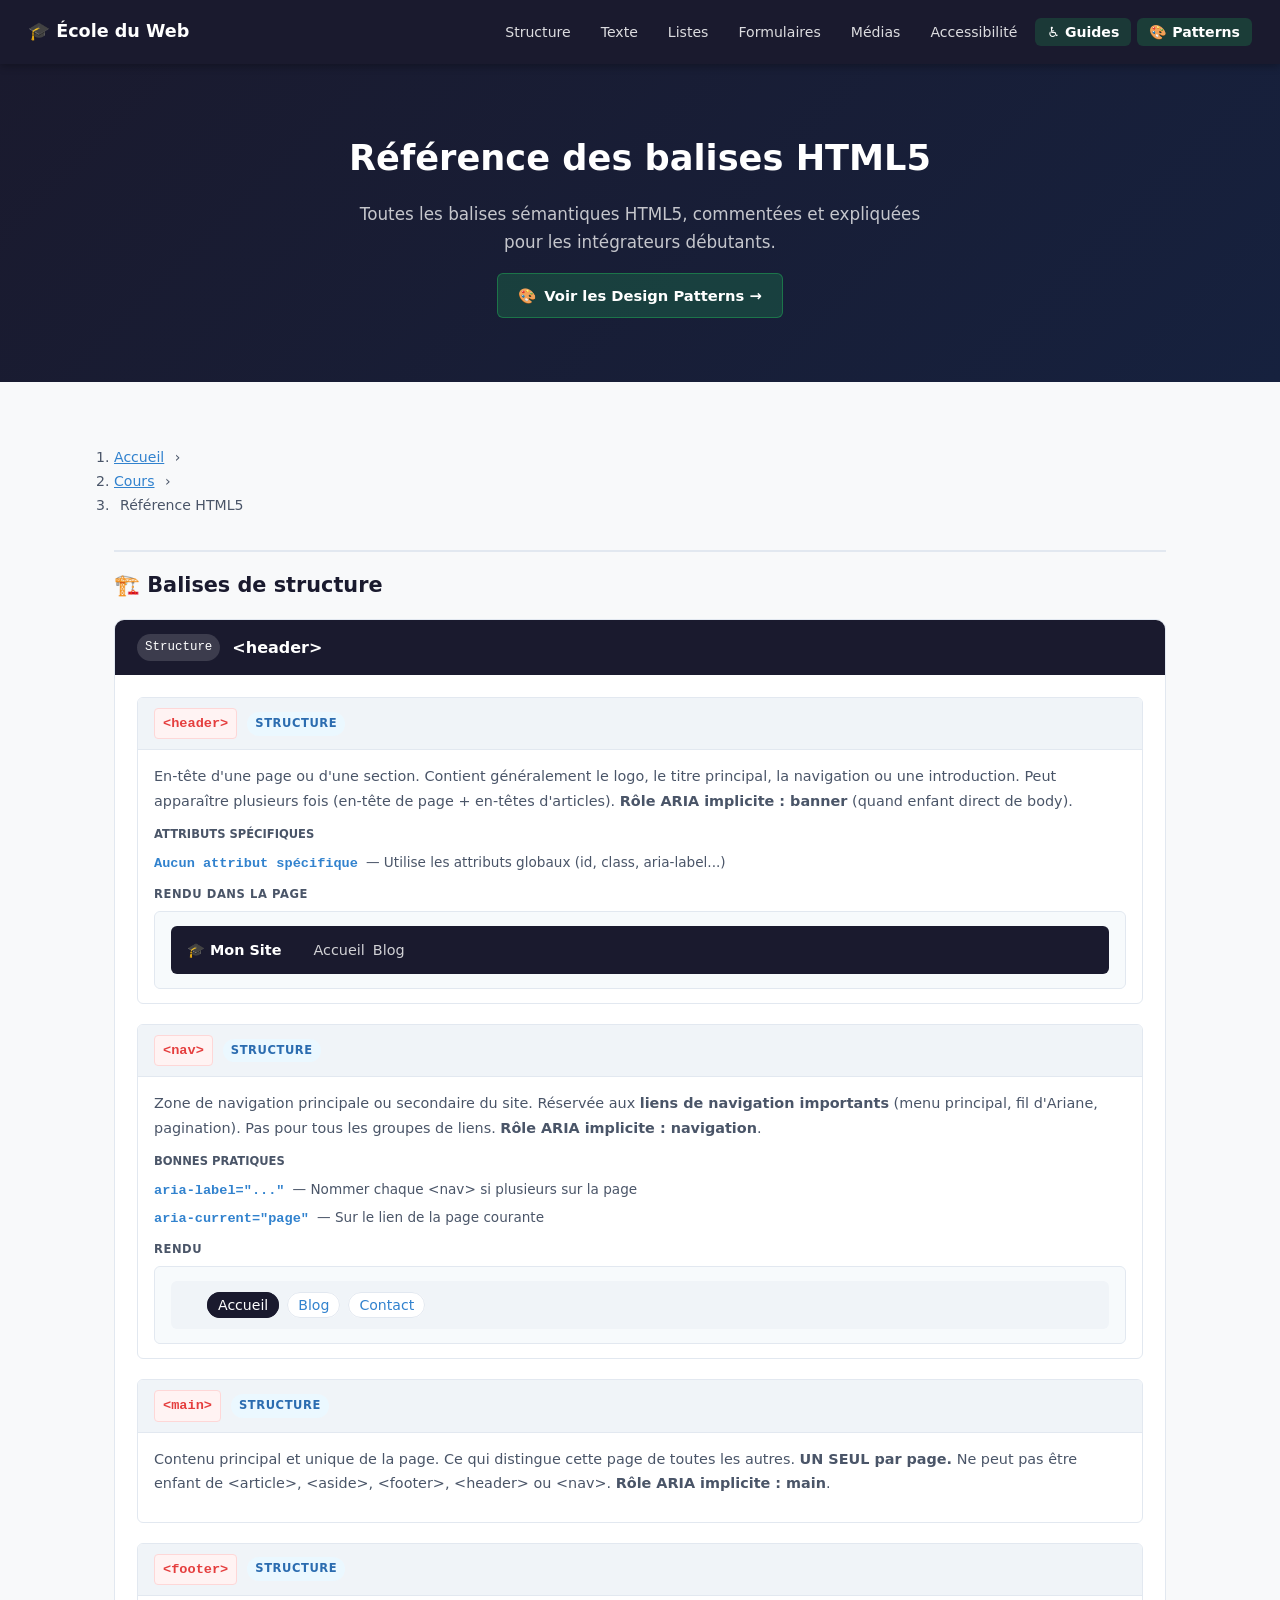
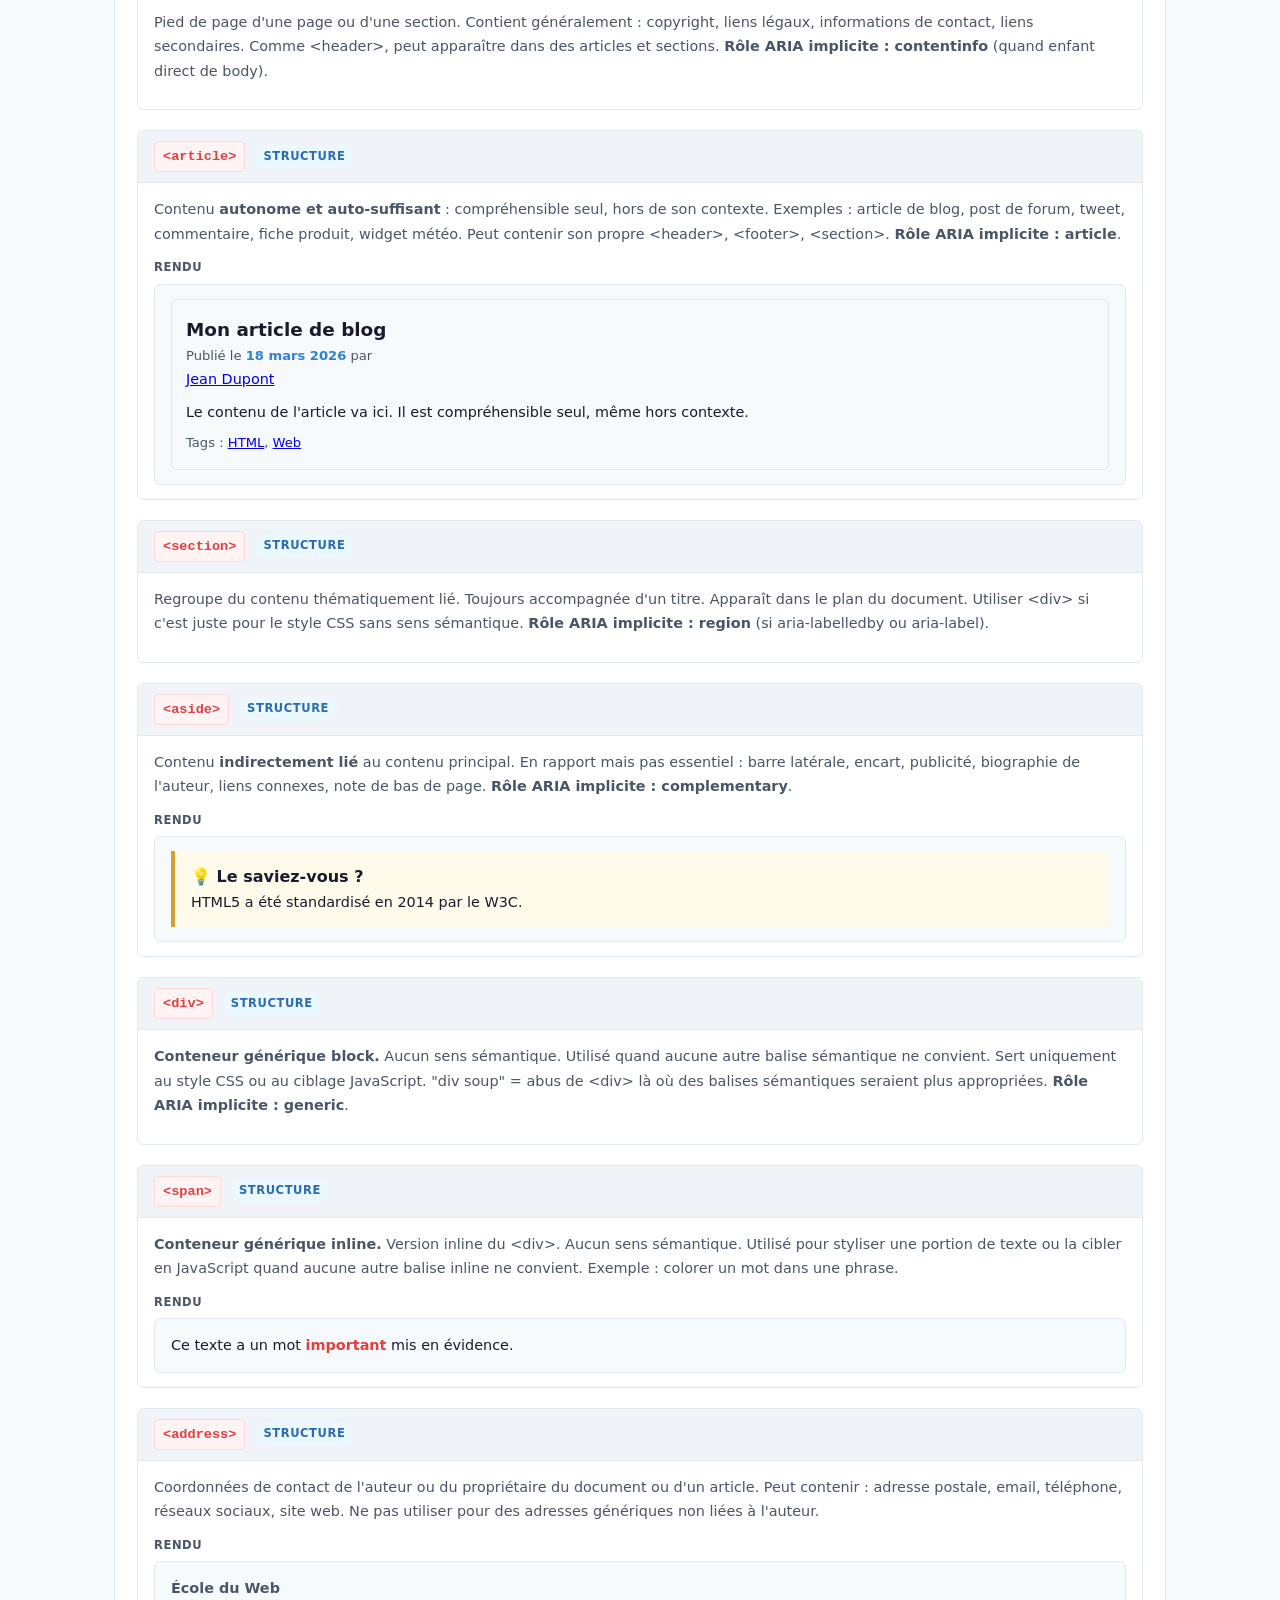
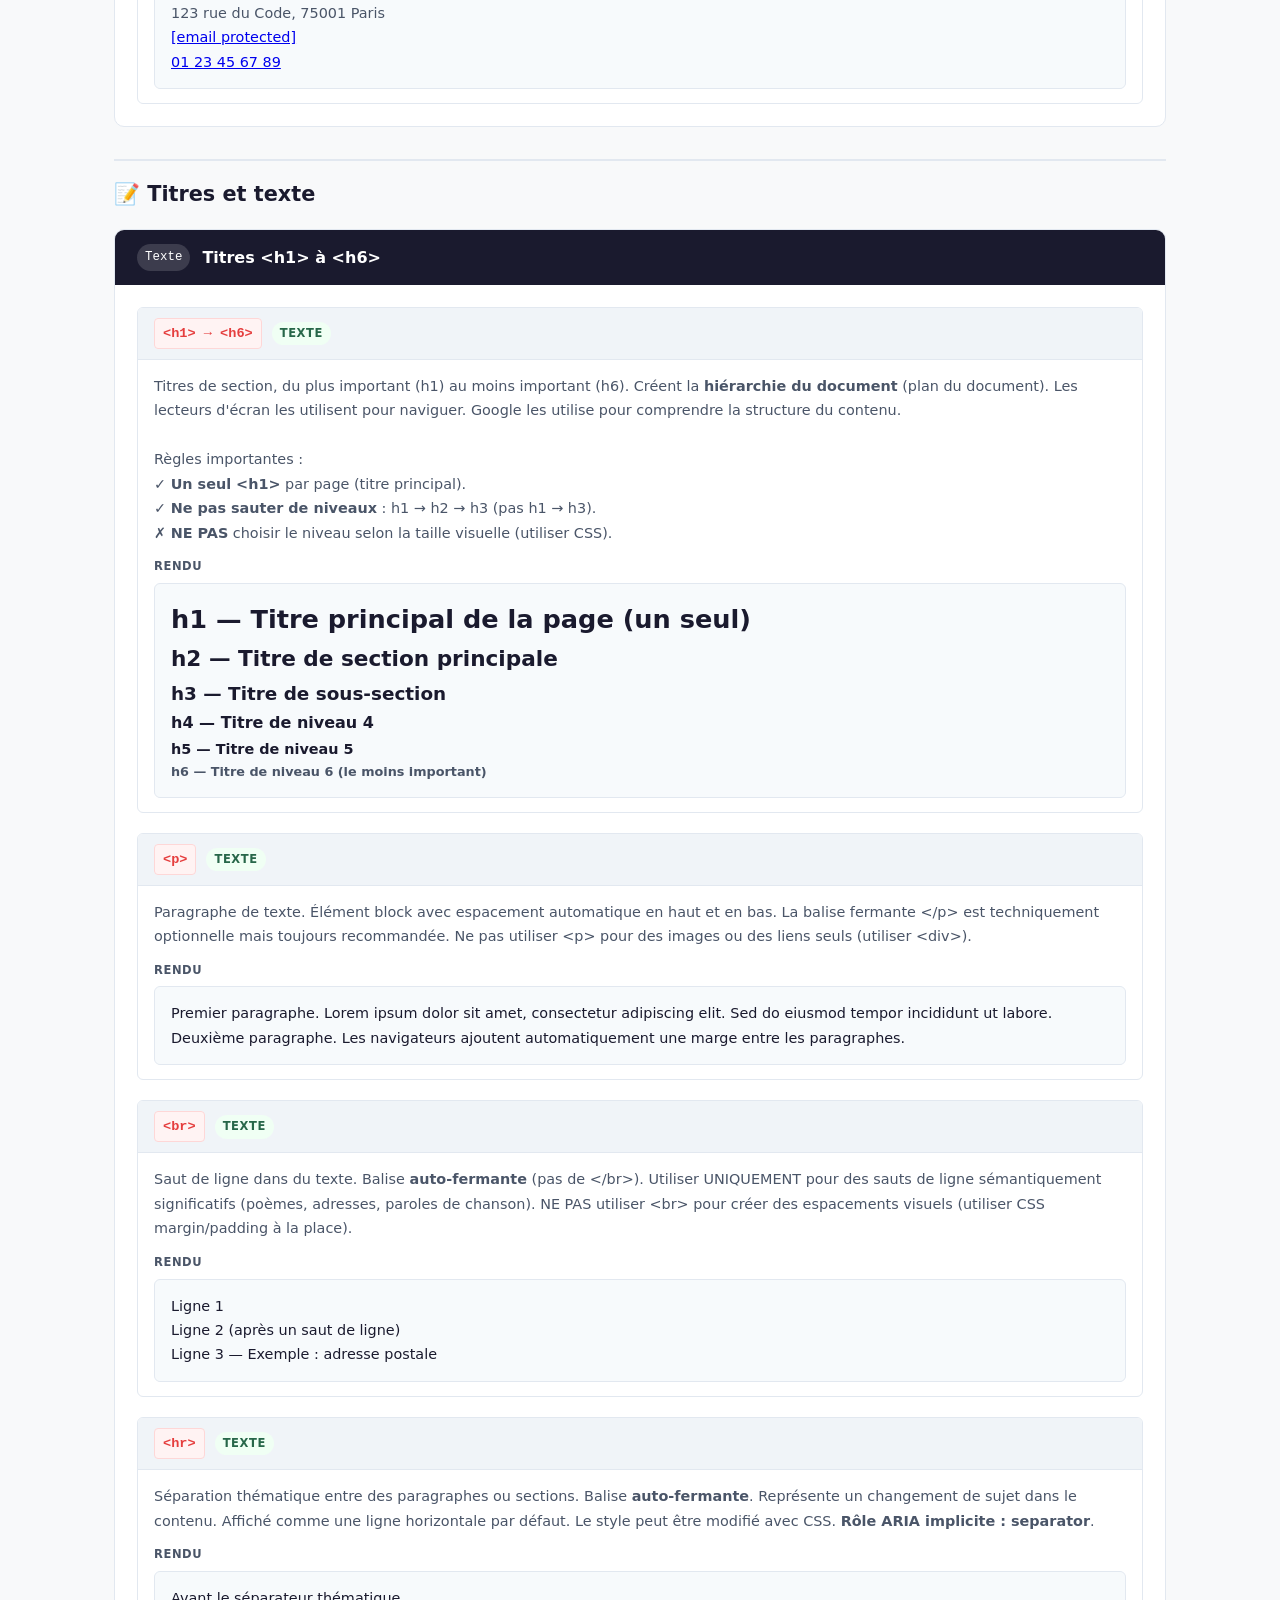
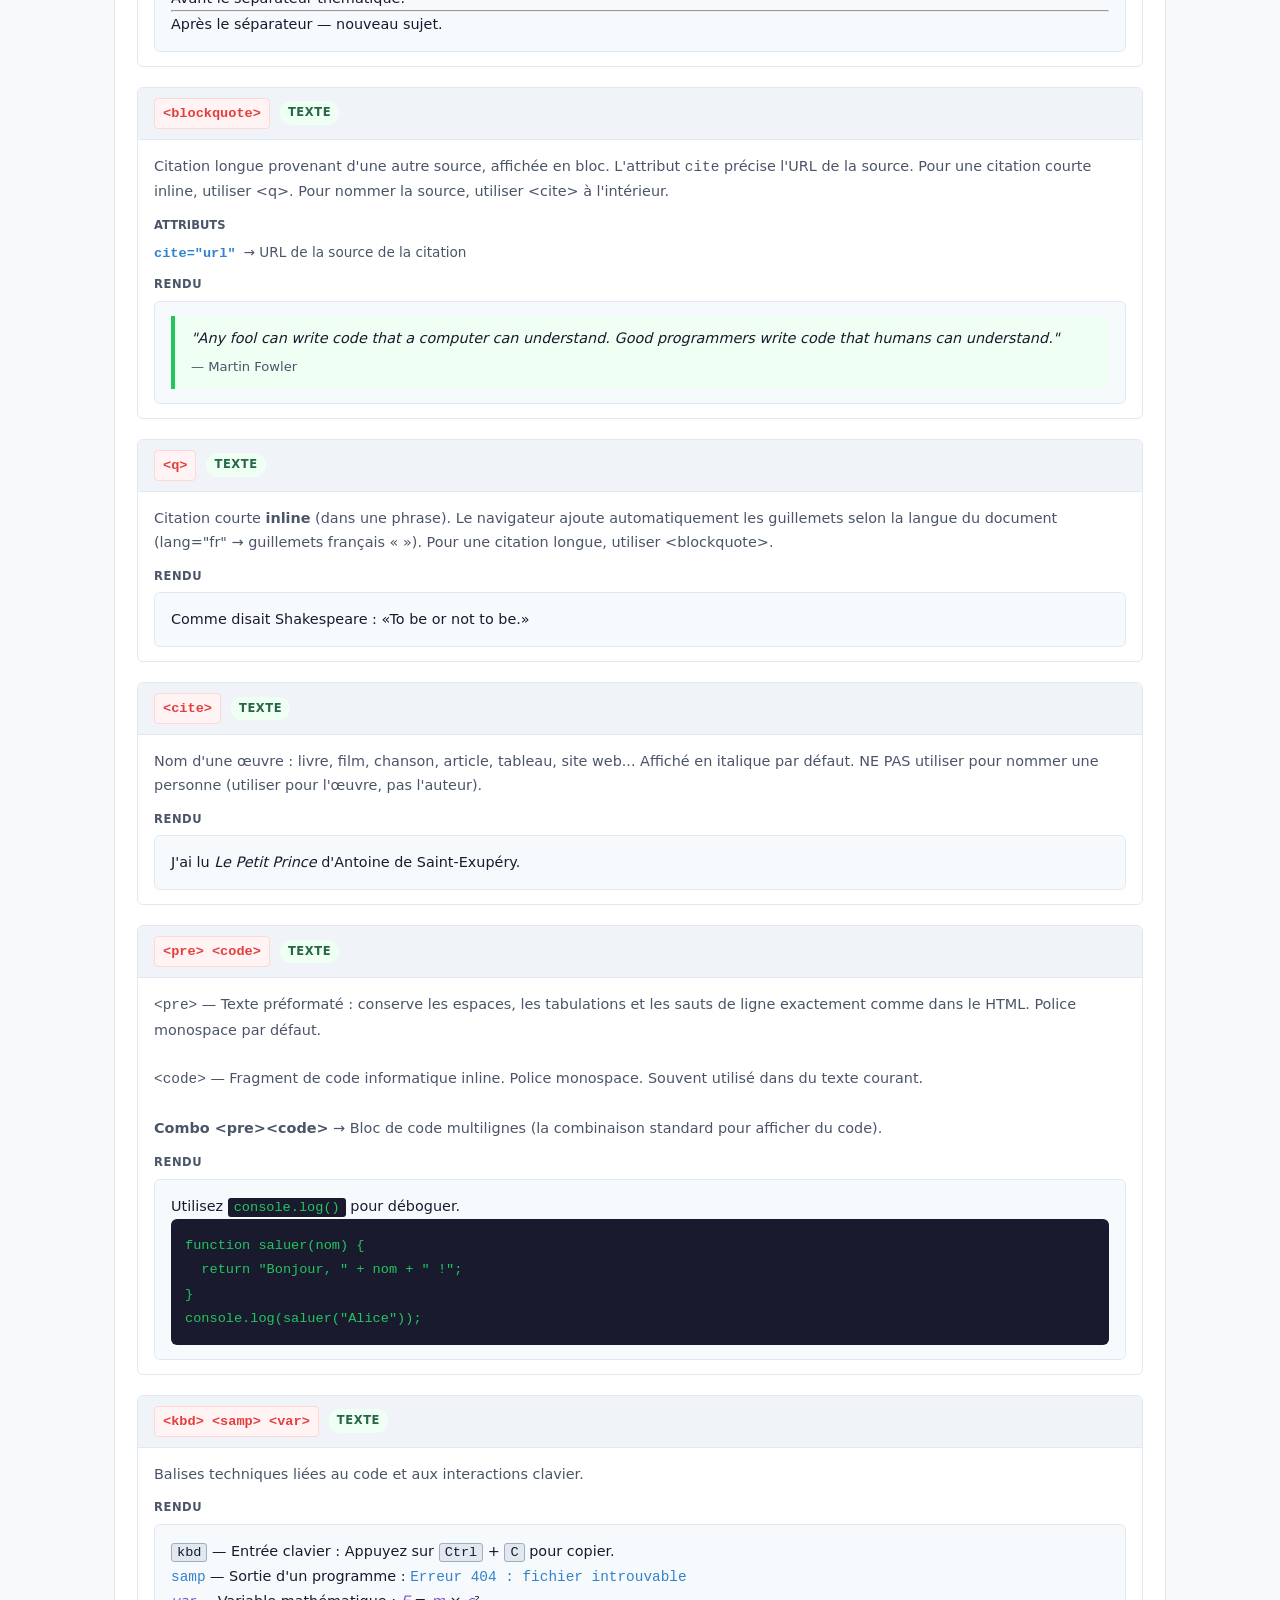
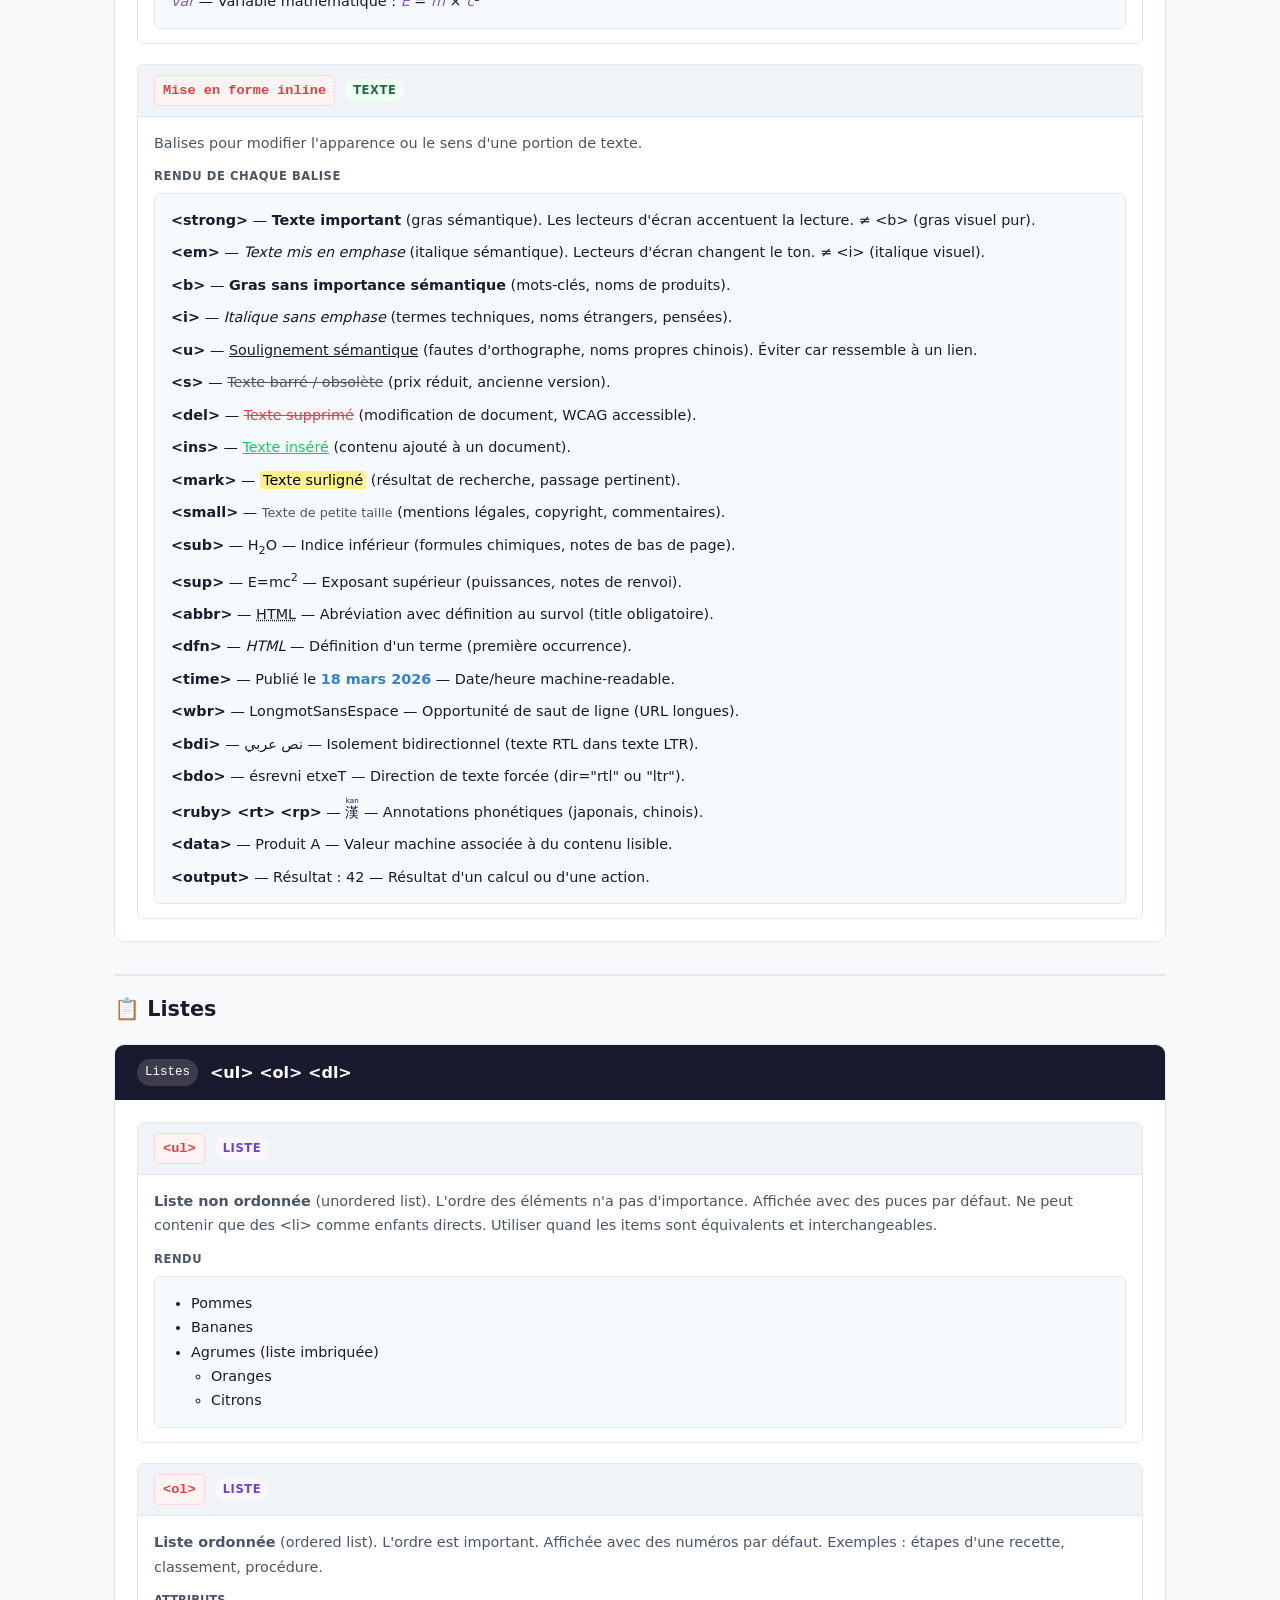
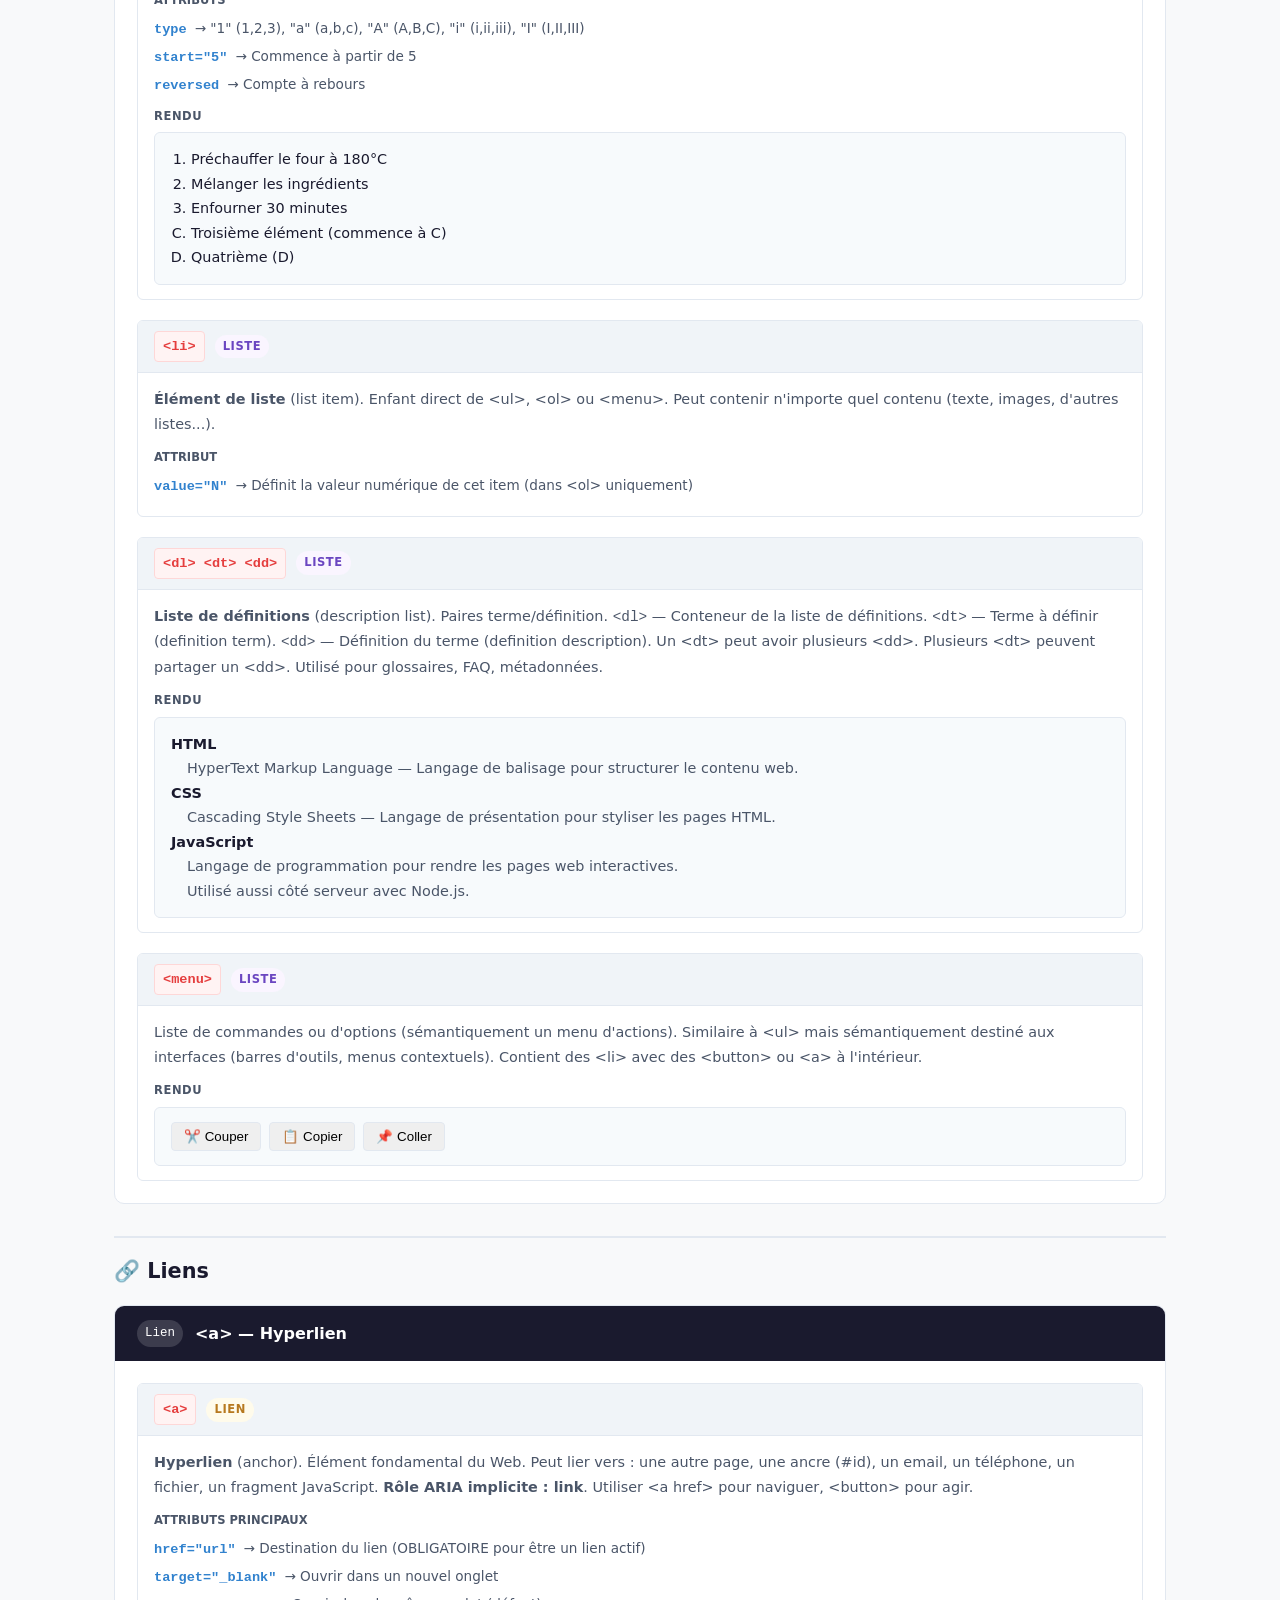
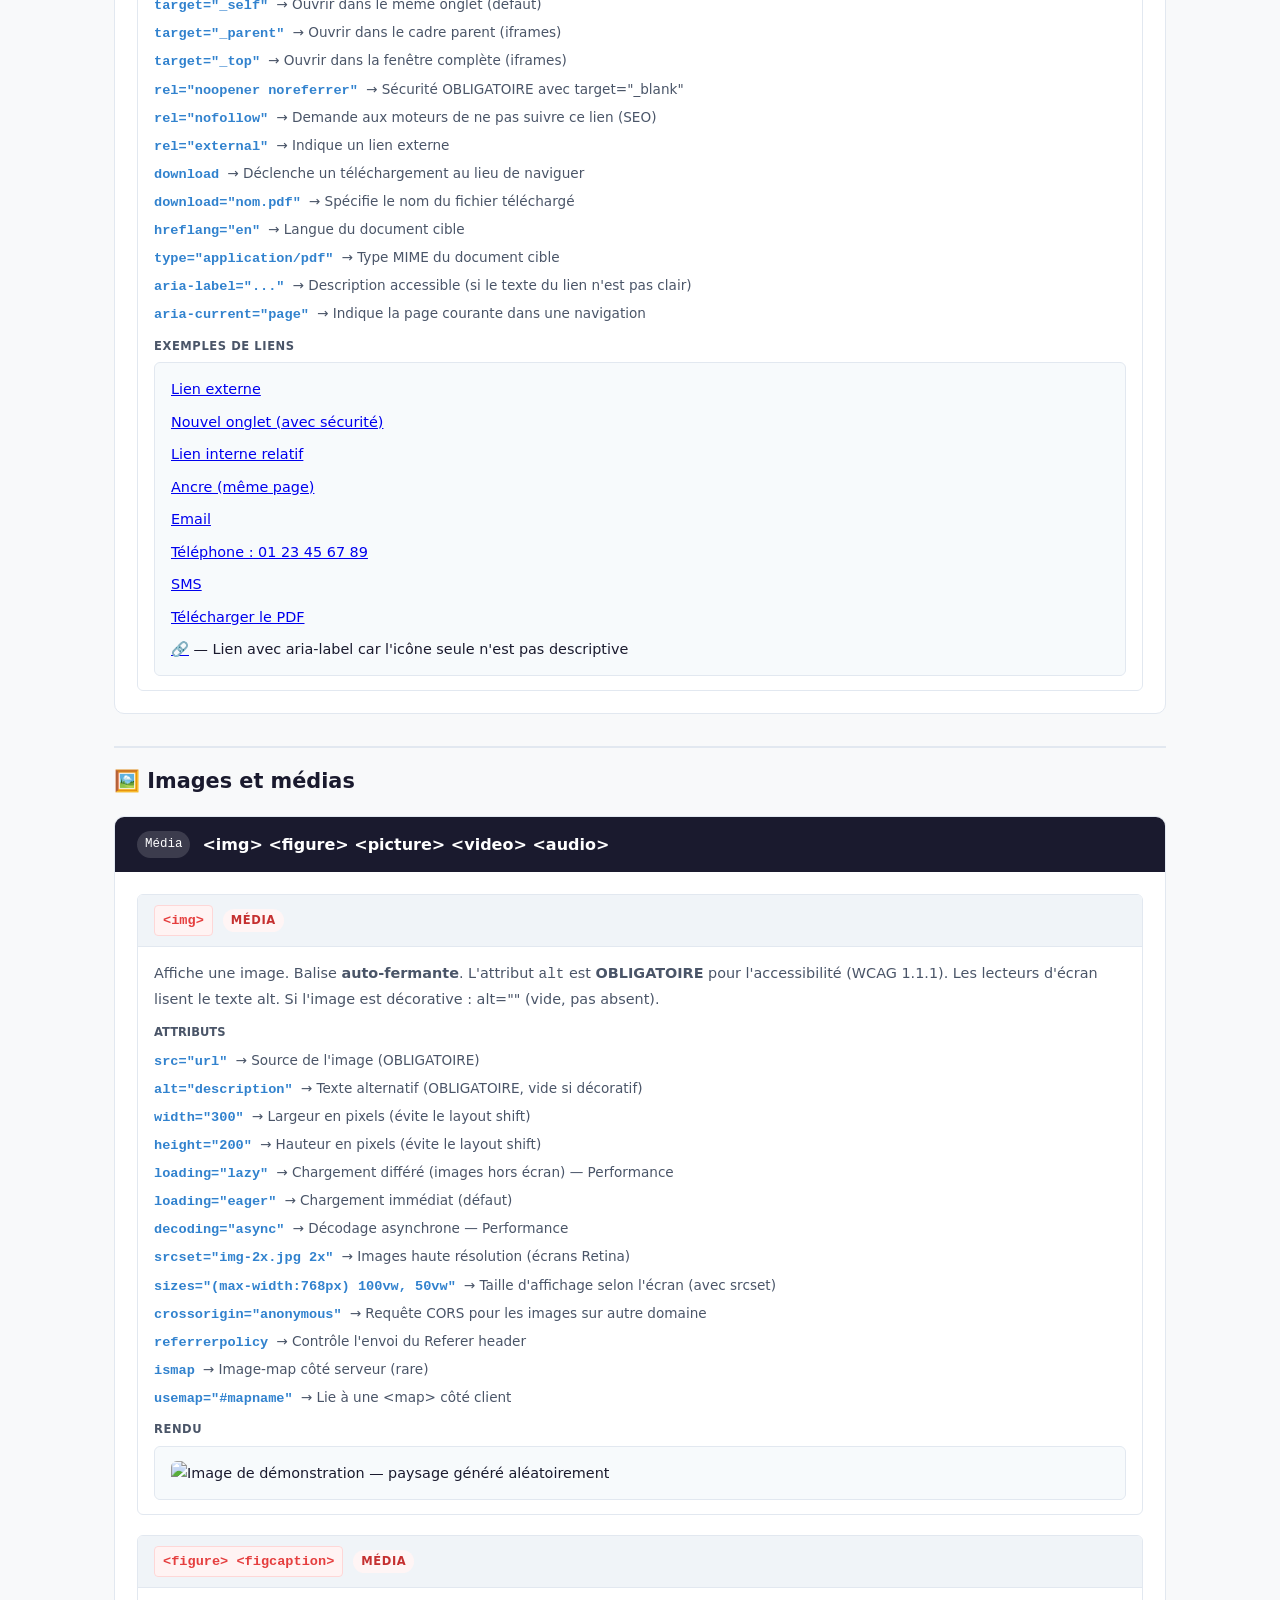
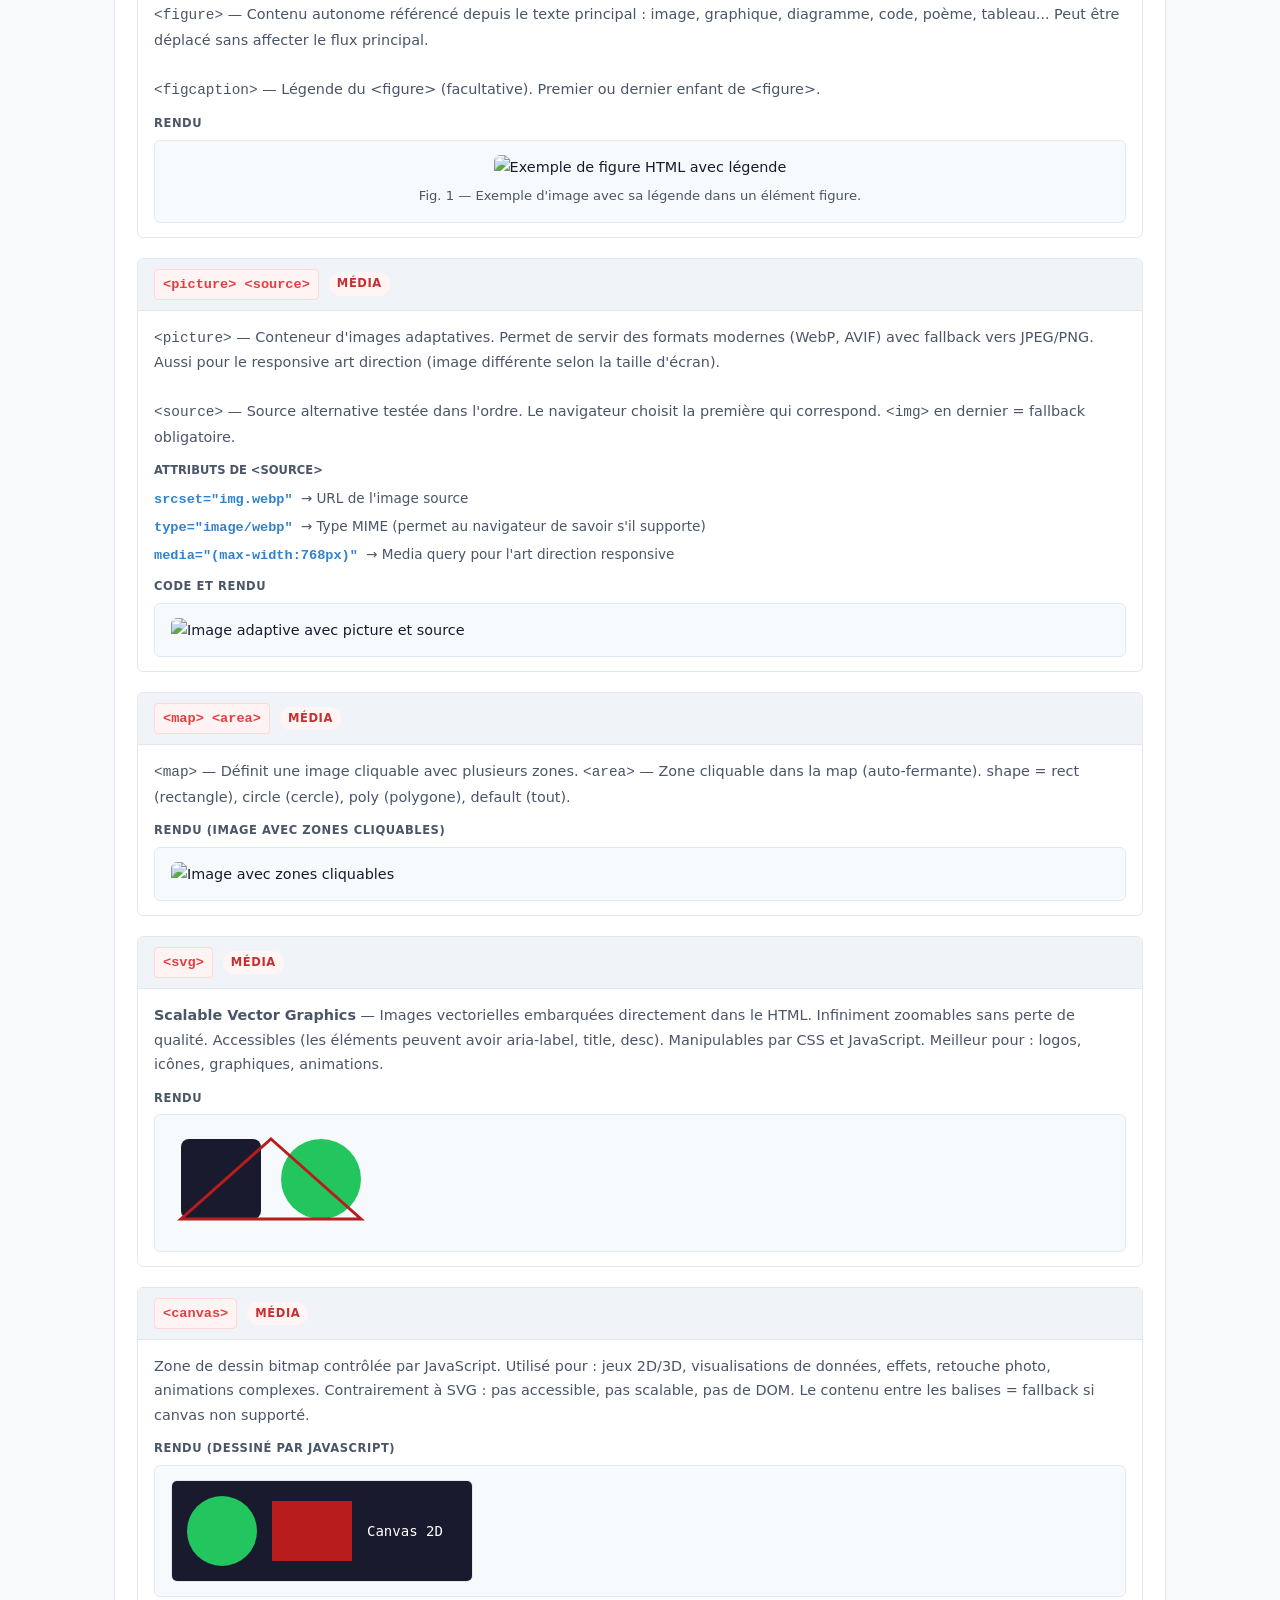
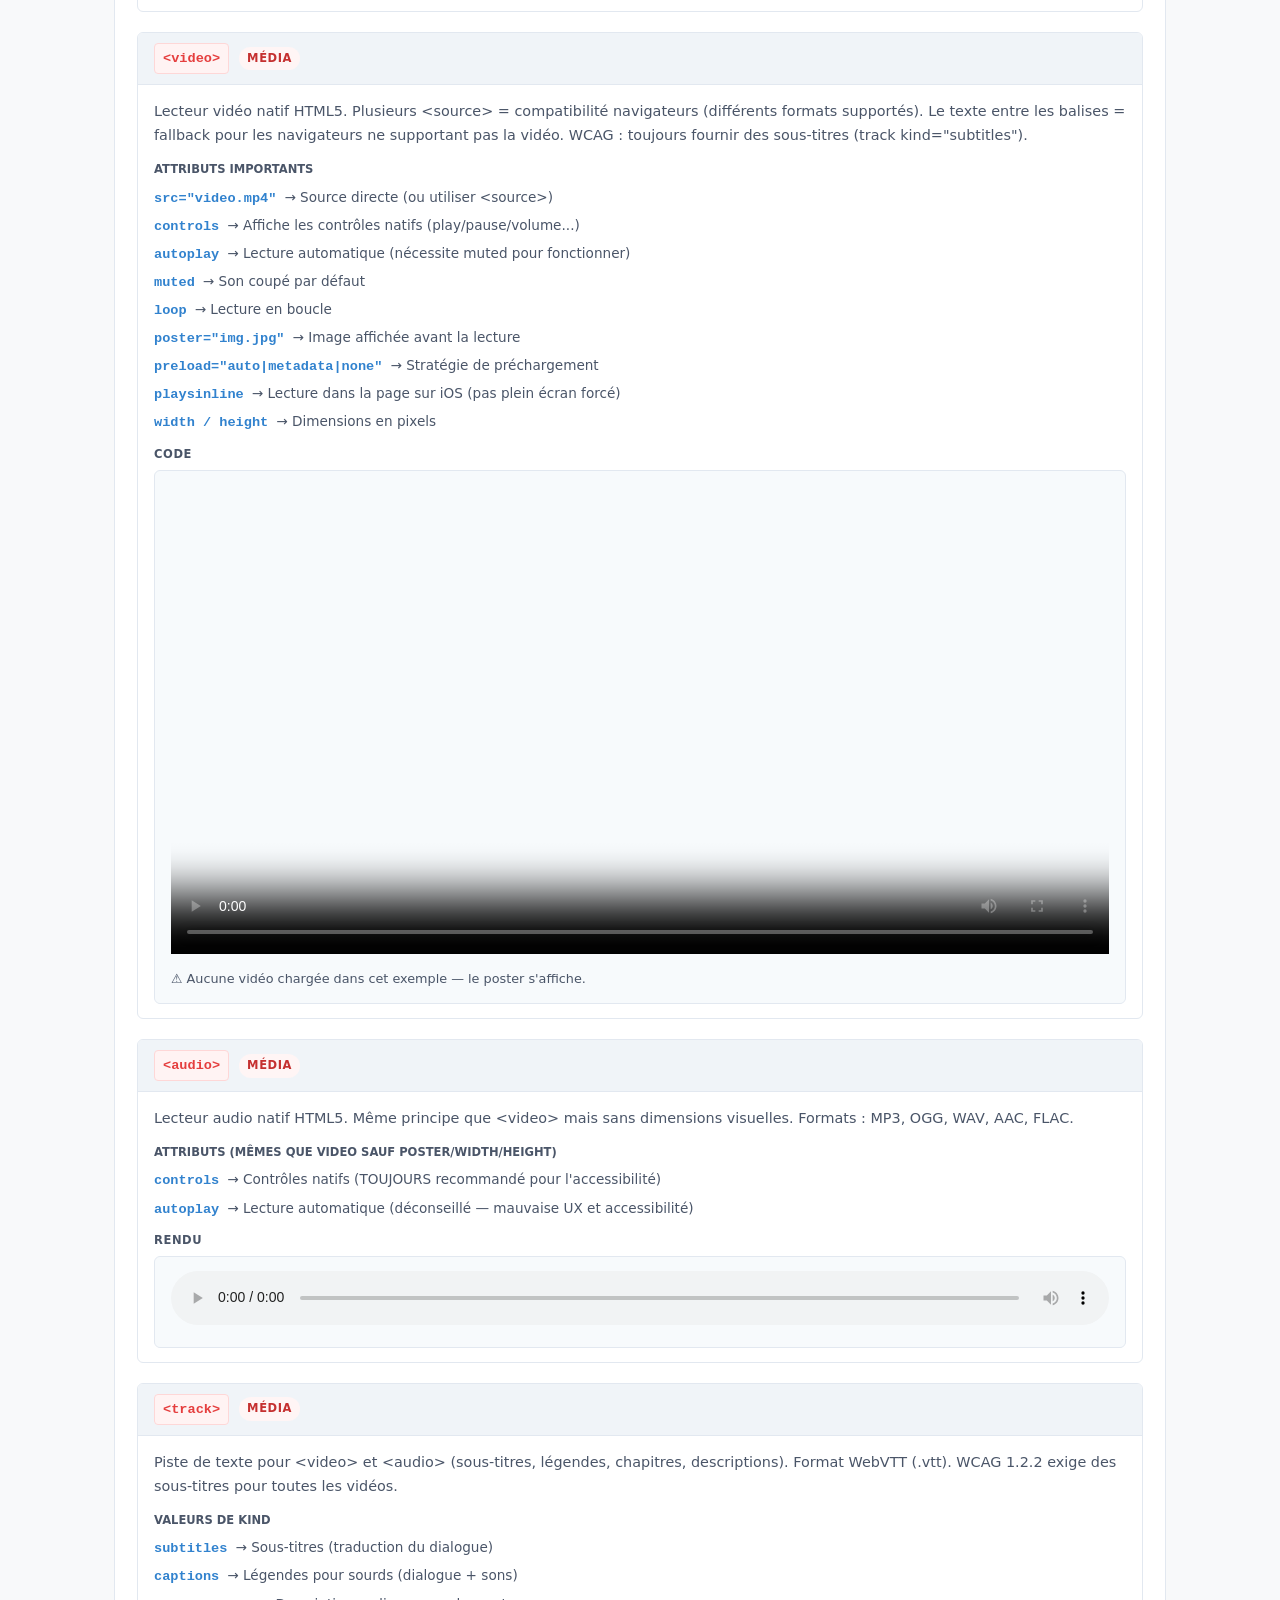
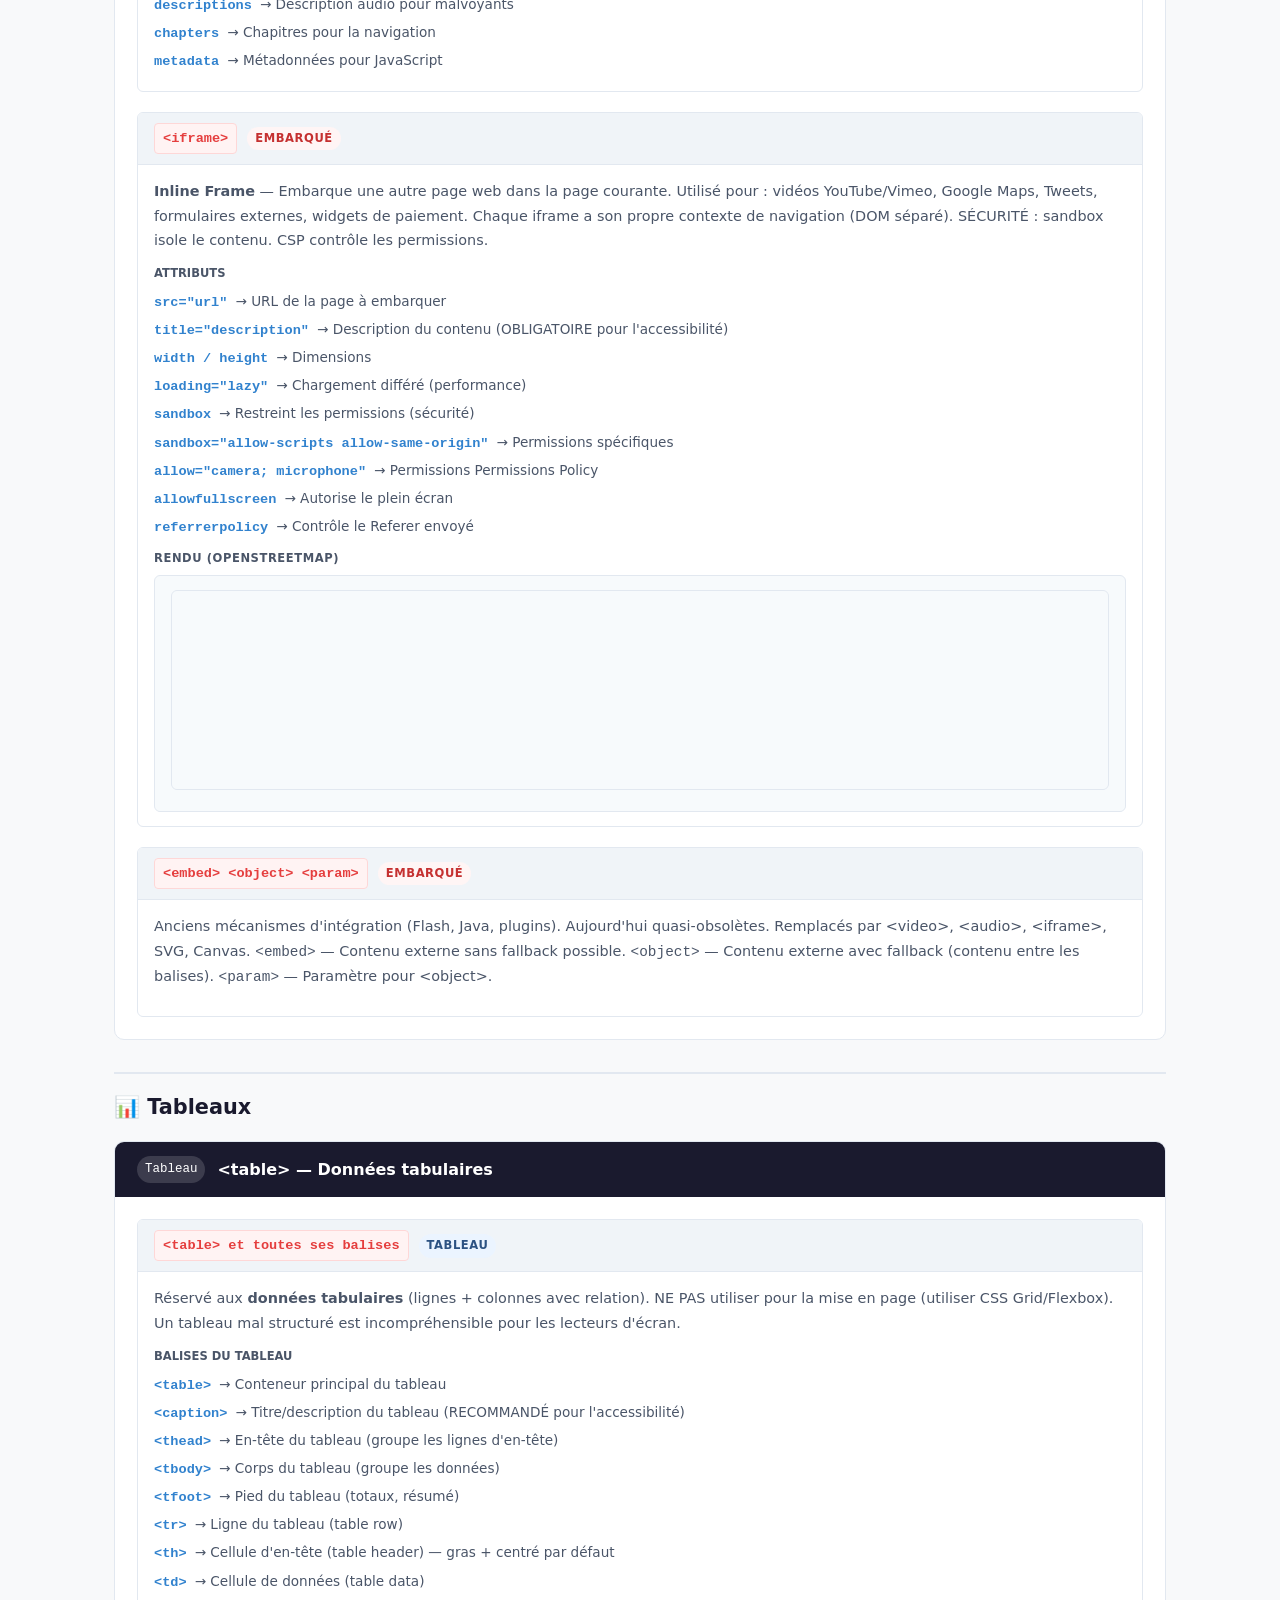
==== commit 206b0a0f: "add modifs" ====
--- a/index.html
+++ b/index.html
@@ -2,7 +2,7 @@
 <!--
   ╔══════════════════════════════════════════════════════════════════════╗
   ║   RÉFÉRENCE COMPLÈTE DES BALISES SÉMANTIQUES HTML5                  ║
-  ║   Fichier pédagogique — IntA11Y - Solutions                                ║
+  ║   Fichier pédagogique — IntA11Y - Solutions                               ║
   ║   Toutes les balises HTML5 existantes, commentées et expliquées     ║
   ╠══════════════════════════════════════════════════════════════════════╣
   ║  PLAN DU FICHIER :                                                   ║
@@ -44,252 +44,585 @@
 -->
 
 <!--
-    ════════════════════════════════════════════════════════════════════════
-    2. <html>
-    ════════════════════════════════════════════════════════════════════════
-    Balise RACINE du document. Elle englobe TOUT le contenu HTML.
-    Il n'existe qu'une seule balise <html> par page.
-
-    Attributs importants :
-    - lang="fr"   → Langue principale du contenu (OBLIGATOIRE pour l'accessibilité).
-                    Utilisé par les lecteurs d'écran pour choisir la bonne voix.
-                    Par le navigateur pour proposer la traduction.
-                    Par les moteurs de recherche pour le référencement.
-                    Valeurs courantes : "fr", "en", "es", "de", "ja"...
-    - dir="ltr"   → Direction du texte : ltr (left-to-right, gauche→droite)
-                    ou rtl (right-to-left) pour l'arabe, l'hébreu...
+  ════════════════════════════════════════════════════════════════════════
+  2. <html>
+  ════════════════════════════════════════════════════════════════════════
+  Balise RACINE du document. Elle englobe TOUT le contenu HTML.
+  Il n'existe qu'une seule balise <html> par page.
+
+  Attributs importants :
+  - lang="fr"   → Langue principale du contenu (OBLIGATOIRE pour l'accessibilité).
+                  Utilisé par les lecteurs d'écran pour choisir la bonne voix.
+                  Par le navigateur pour proposer la traduction.
+                  Par les moteurs de recherche pour le référencement.
+                  Valeurs courantes : "fr", "en", "es", "de", "ja"...
+  - dir="ltr"   → Direction du texte : ltr (left-to-right, gauche→droite)
+                  ou rtl (right-to-left) pour l'arabe, l'hébreu...
+-->
+<html lang="fr" dir="ltr">
+
+<!--
+  ════════════════════════════════════════════════════════════════════════
+  3. <head>
+  ════════════════════════════════════════════════════════════════════════
+  Contient les MÉTADONNÉES du document : informations pour le navigateur,
+  les moteurs de recherche et les réseaux sociaux.
+  Le contenu du <head> n'est PAS affiché à l'utilisateur (sauf <title>).
+  Doit être enfant direct de <html>.
+-->
+<head>
+
+  <!--
+    <meta charset="UTF-8">
+    ──────────────────────
+    Définit l'ENCODAGE des caractères du document.
+    UTF-8 = encodage universel supportant tous les caractères du monde :
+    - Lettres accentuées françaises : é è à ù î ô û ç ê
+    - Symboles : € © ® ™ ° …
+    - Emojis : 😀 🎓 ✓
+    - Caractères asiatiques, arabes, cyrilliques, etc.
+    TOUJOURS mettre en PREMIER dans le <head>, avant tout autre élément.
+    Sans ça : les caractères spéciaux s'affichent en "carrés" ou "???".
   -->
-  <html lang="fr" dir="ltr">
+  <meta charset="UTF-8">
 
   <!--
-    ════════════════════════════════════════════════════════════════════════
-    3. <head>
-    ════════════════════════════════════════════════════════════════════════
-    Contient les MÉTADONNÉES du document : informations pour le navigateur,
-    les moteurs de recherche et les réseaux sociaux.
-    Le contenu du <head> n'est PAS affiché à l'utilisateur (sauf <title>).
-    Doit être enfant direct de <html>.
+    <meta name="viewport">
+    ───────────────────────
+    Contrôle l'affichage sur les appareils mobiles (RESPONSIVE DESIGN).
+    INDISPENSABLE pour que la page s'adapte aux smartphones et tablettes.
+
+    content="width=device-width" :
+      La largeur de la page = la largeur réelle de l'écran.
+      Sans ça, mobile affiche la version desktop rétrécie et illisible.
+
+    initial-scale=1.0 :
+      Pas de zoom automatique au chargement.
+      L'échelle de départ est 1:1 (sans agrandissement ni réduction).
+
+    Autres valeurs possibles (rarement utilisées) :
+      maximum-scale=1.0 → empêche le zoom utilisateur (déconseillé, nuit à l'accessibilité)
+      user-scalable=no  → interdit le zoom (INTERDIT par WCAG 1.4.4)
   -->
-  <head>
-
-    <!--
-      <meta charset="UTF-8">
-      ──────────────────────
-      Définit l'ENCODAGE des caractères du document.
-      UTF-8 = encodage universel supportant tous les caractères du monde :
-      - Lettres accentuées françaises : é è à ù î ô û ç ê
-      - Symboles : € © ® ™ ° …
-      - Emojis : 😀 🎓 ✓
-      - Caractères asiatiques, arabes, cyrilliques, etc.
-      TOUJOURS mettre en PREMIER dans le <head>, avant tout autre élément.
-      Sans ça : les caractères spéciaux s'affichent en "carrés" ou "???".
-    -->
-    <meta charset="UTF-8">
-
-    <!--
-      <meta name="viewport">
-      ───────────────────────
-      Contrôle l'affichage sur les appareils mobiles (RESPONSIVE DESIGN).
-      INDISPENSABLE pour que la page s'adapte aux smartphones et tablettes.
-
-      content="width=device-width" :
-        La largeur de la page = la largeur réelle de l'écran.
-        Sans ça, mobile affiche la version desktop rétrécie et illisible.
-
-      initial-scale=1.0 :
-        Pas de zoom automatique au chargement.
-        L'échelle de départ est 1:1 (sans agrandissement ni réduction).
-
-      Autres valeurs possibles (rarement utilisées) :
-        maximum-scale=1.0 → empêche le zoom utilisateur (déconseillé, nuit à l'accessibilité)
-        user-scalable=no  → interdit le zoom (INTERDIT par WCAG 1.4.4)
-    -->
-    <meta name="viewport" content="width=device-width, initial-scale=1.0">
-
-    <!--
-      <title>
-      ────────
-      Titre du document. Affiché dans :
-      - L'onglet du navigateur
-      - La barre de titre de la fenêtre
-      - Les résultats de recherche Google (SEO)
-      - Les favoris/marque-pages
-      - L'historique du navigateur
-      - Les partages sur réseaux sociaux (si pas d'og:title)
-      OBLIGATOIRE pour l'accessibilité (WCAG 2.4.2).
-      Doit être unique et descriptif (pas juste "Page" ou "Index").
-      Longueur recommandée : 50-60 caractères pour Google.
-    -->
-    <title>Référence des balises HTML5 — IntA11Y - Solutions</title>
-
-    <!--
-      <meta name="description">
-      ──────────────────────────
-      Description courte de la page (150-160 caractères max).
-      Utilisée par :
-      - Google dans les résultats de recherche (snippet)
-      - Les réseaux sociaux pour les prévisualisations de liens
-      - Les lecteurs d'écran (parfois)
-      N'affecte PAS directement le classement Google, mais influence
-      le taux de clic (CTR) donc indirectement le SEO.
-    -->
-    <meta name="description" content="Référence complète de toutes les balises sémantiques HTML5, commentées et expliquées pour les intégrateurs débutants.">
-
-    <!--
-      <meta name="keywords">
-      ───────────────────────
-      Mots-clés de la page. IGNORÉ par Google depuis 2009 (spam trop facile).
-      Encore utilisé par quelques moteurs de recherche mineurs (Yandex, Baidu).
-      On peut le mettre mais il n'a presque plus d'utilité.
-    -->
-    <meta name="keywords" content="HTML, balises, sémantique, référence, débutant">
-
-    <!--
-      <meta name="author">
-      ─────────────────────
-      Identifie l'auteur du document.
-      Utilisé par certains agrégateurs de contenu et outils SEO.
-    -->
-    <meta name="author" content="IntA11Y - Solutions">
-
-    <!--
-      <meta name="robots">
-      ─────────────────────
-      Indique aux robots des moteurs de recherche (Googlebot, etc.)
-      comment traiter la page.
-      Valeurs courantes :
-      - index, follow   → Indexer la page et suivre ses liens (défaut)
-      - noindex         → Ne pas indexer la page dans les résultats
-      - nofollow        → Ne pas suivre les liens de la page
-      - noarchive       → Ne pas mettre en cache la page
-      - noindex,nofollow → Page complètement privée des moteurs
-    -->
-    <meta name="robots" content="index, follow">
-
-    <!--
-      <meta name="theme-color">
-      ──────────────────────────
-      Couleur de la barre de statut sur mobile (Chrome Android, Safari iOS).
-      Donne un aspect "app native" à la page web.
-      Valeur : n'importe quelle couleur CSS valide.
-    -->
-    <meta name="theme-color" content="#1a1a2e">
-
-    <!--
-      Open Graph — Métadonnées pour les réseaux sociaux
-      ──────────────────────────────────────────────────
-      Protocole créé par Facebook, utilisé par tous les réseaux sociaux.
-      Contrôle l'apparence de la prévisualisation quand on partage un lien.
-      Sans ces balises, les réseaux choisissent n'importe quelle image
-      et texte de la page.
-
-      og:title       → Titre affiché dans la carte de partage
-      og:description → Description dans la carte de partage
-      og:image       → Image de prévisualisation (min 1200×630px recommandé)
-      og:url         → URL canonique de la page
-      og:type        → Type de contenu (website, article, video, book...)
-      og:site_name   → Nom du site
-      og:locale      → Langue (fr_FR, en_US...)
-    -->
-    <meta property="og:title" content="Référence des balises HTML5">
-    <meta property="og:description" content="Toutes les balises sémantiques HTML5 commentées pour les débutants.">
-    <meta property="og:image" content="https://example.com/image-partage.jpg">
-    <meta property="og:url" content="https://example.com/balises-html">
-    <meta property="og:type" content="article">
-    <meta property="og:site_name" content="IntA11Y - Solutions">
-    <meta property="og:locale" content="fr_FR">
-
-    <!--
-      Twitter Cards — Métadonnées spécifiques à Twitter/X
-      ─────────────────────────────────────────────────────
-      Similaires à Open Graph mais spécifiques à Twitter.
-      twitter:card → Type de carte : summary, summary_large_image, app, player
-      Twitter utilise og: en fallback si ces balises sont absentes.
-    -->
-    <meta name="twitter:card" content="summary_large_image">
-    <meta name="twitter:title" content="Référence des balises HTML5">
-    <meta name="twitter:description" content="Toutes les balises HTML5 commentées.">
-    <meta name="twitter:image" content="https://example.com/image-twitter.jpg">
-
-    <!--
-      <link rel="canonical">
-      ───────────────────────
-      Indique à Google l'URL "officielle" de la page.
-      Évite le contenu dupliqué si la même page est accessible via
-      plusieurs URLs différentes (avec/sans www, avec/sans /, avec paramètres...).
-      SEO : évite de "diluer" le jus de lien entre plusieurs URLs identiques.
-    -->
-    <link rel="canonical" href="https://example.com/balises-html">
-
-    <!--
-      <link rel="stylesheet">
-      ─────────────────────────
-      Lie une feuille de style CSS externe au document.
-      rel="stylesheet" → type de relation entre le document et le fichier lié.
-      href → chemin vers le fichier CSS.
-      media → à quel média appliquer le CSS (screen, print, all...).
-      Peut être répété autant de fois que nécessaire.
-    -->
-    <link rel="stylesheet" href="./style.css" media="all">
-
-    <!--
-      <link rel="alternate">
-      ───────────────────────
-      Versions alternatives du document.
-      Exemples courants :
-      - Version dans une autre langue (hreflang)
-      - Flux RSS/Atom (type="application/rss+xml")
-      - Version imprimable
-    -->
-    <link rel="alternate" hreflang="en" href="https://example.com/en/html-tags">
-    <link rel="alternate" type="application/rss+xml" title="Flux RSS" href="/feed.xml">
-
-    <!--
-      <link rel="icon"> — Favicon
-      ────────────────────────────
-      Petite icône affichée dans l'onglet et les favoris.
-      Formats : .ico (compatibilité max), .png, .svg (moderne).
-      sizes → dimensions de l'icône en pixels.
-      Plusieurs <link rel="icon"> peuvent coexister pour différentes tailles.
-    -->
-    <link rel="icon" type="image/x-icon" href="/favicon.ico">
-    <link rel="icon" type="image/png" sizes="32x32" href="/favicon-32.png">
-    <link rel="icon" type="image/png" sizes="16x16" href="/favicon-16.png">
-    <link rel="apple-touch-icon" sizes="180x180" href="/apple-touch-icon.png">
-    <!--
-      rel="apple-touch-icon" → Icône sur l'écran d'accueil iOS (iPhone/iPad).
-      Utilisée quand l'utilisateur "Ajoute à l'écran d'accueil".
-    -->
-
-    <!--
-      <link rel="manifest">
-      ──────────────────────
-      Fichier JSON décrivant l'application web progressive (PWA).
-      Permet d'installer la page comme une app native sur mobile/desktop.
-        Contient : nom de l'app, icônes, couleurs, orientation, etc.
-    -->
-    <link rel="manifest" href="/manifest.json">
-
-    <!--
-      <link rel="preconnect"> et <link rel="preload">
-      ─────────────────────────────────────────────────
-      Optimisations de performance (chargement anticipé).
-
-      preconnect → Ouvre la connexion au serveur en avance
-                  (DNS + TCP + TLS). Gain de 100-300ms.
-                  Utile pour les polices Google, CDN, APIs.
-
-      preload → Charge une ressource en avance avec haute priorité.
-                as → type de ressource : font, style, script, image...
-                crossorigin → nécessaire pour les polices (CORS).
-
-      prefetch → Charge en arrière-plan des ressources pour la PROCHAINE page.
-                Priorité basse, après le chargement de la page courante.
-    -->
-    <link rel="preconnect" href="https://fonts.googleapis.com">
-    <link rel="preload" href="/fonts/mafont.woff2" as="font" type="font/woff2" crossorigin>
-    <link rel="prefetch" href="/page-suivante.html">
-      
+  <meta name="viewport" content="width=device-width, initial-scale=1.0">
+
+  <!--
+    <title>
+    ────────
+    Titre du document. Affiché dans :
+    - L'onglet du navigateur
+    - La barre de titre de la fenêtre
+    - Les résultats de recherche Google (SEO)
+    - Les favoris/marque-pages
+    - L'historique du navigateur
+    - Les partages sur réseaux sociaux (si pas d'og:title)
+    OBLIGATOIRE pour l'accessibilité (WCAG 2.4.2).
+    Doit être unique et descriptif (pas juste "Page" ou "Index").
+    Longueur recommandée : 50-60 caractères pour Google.
+  -->
+  <title>Référence des balises HTML5 — École du Web</title>
+
+  <!--
+    <meta name="description">
+    ──────────────────────────
+    Description courte de la page (150-160 caractères max).
+    Utilisée par :
+    - Google dans les résultats de recherche (snippet)
+    - Les réseaux sociaux pour les prévisualisations de liens
+    - Les lecteurs d'écran (parfois)
+    N'affecte PAS directement le classement Google, mais influence
+    le taux de clic (CTR) donc indirectement le SEO.
+  -->
+  <meta name="description" content="Référence complète de toutes les balises sémantiques HTML5, commentées et expliquées pour les intégrateurs débutants.">
+
+  <!--
+    <meta name="keywords">
+    ───────────────────────
+    Mots-clés de la page. IGNORÉ par Google depuis 2009 (spam trop facile).
+    Encore utilisé par quelques moteurs de recherche mineurs (Yandex, Baidu).
+    On peut le mettre mais il n'a presque plus d'utilité.
+  -->
+  <meta name="keywords" content="HTML, balises, sémantique, référence, débutant">
+
+  <!--
+    <meta name="author">
+    ─────────────────────
+    Identifie l'auteur du document.
+    Utilisé par certains agrégateurs de contenu et outils SEO.
+  -->
+  <meta name="author" content="École du Web">
+
+  <!--
+    <meta name="robots">
+    ─────────────────────
+    Indique aux robots des moteurs de recherche (Googlebot, etc.)
+    comment traiter la page.
+    Valeurs courantes :
+    - index, follow   → Indexer la page et suivre ses liens (défaut)
+    - noindex         → Ne pas indexer la page dans les résultats
+    - nofollow        → Ne pas suivre les liens de la page
+    - noarchive       → Ne pas mettre en cache la page
+    - noindex,nofollow → Page complètement privée des moteurs
+  -->
+  <meta name="robots" content="index, follow">
+
+  <!--
+    <meta name="theme-color">
+    ──────────────────────────
+    Couleur de la barre de statut sur mobile (Chrome Android, Safari iOS).
+    Donne un aspect "app native" à la page web.
+    Valeur : n'importe quelle couleur CSS valide.
+  -->
+  <meta name="theme-color" content="#1a1a2e">
+
+  <!--
+    Open Graph — Métadonnées pour les réseaux sociaux
+    ──────────────────────────────────────────────────
+    Protocole créé par Facebook, utilisé par tous les réseaux sociaux.
+    Contrôle l'apparence de la prévisualisation quand on partage un lien.
+    Sans ces balises, les réseaux choisissent n'importe quelle image
+    et texte de la page.
+
+    og:title       → Titre affiché dans la carte de partage
+    og:description → Description dans la carte de partage
+    og:image       → Image de prévisualisation (min 1200×630px recommandé)
+    og:url         → URL canonique de la page
+    og:type        → Type de contenu (website, article, video, book...)
+    og:site_name   → Nom du site
+    og:locale      → Langue (fr_FR, en_US...)
+  -->
+  <meta property="og:title" content="Référence des balises HTML5">
+  <meta property="og:description" content="Toutes les balises sémantiques HTML5 commentées pour les débutants.">
+  <meta property="og:image" content="https://example.com/image-partage.jpg">
+  <meta property="og:url" content="https://example.com/balises-html">
+  <meta property="og:type" content="article">
+  <meta property="og:site_name" content="École du Web">
+  <meta property="og:locale" content="fr_FR">
+
+  <!--
+    Twitter Cards — Métadonnées spécifiques à Twitter/X
+    ─────────────────────────────────────────────────────
+    Similaires à Open Graph mais spécifiques à Twitter.
+    twitter:card → Type de carte : summary, summary_large_image, app, player
+    Twitter utilise og: en fallback si ces balises sont absentes.
+  -->
+  <meta name="twitter:card" content="summary_large_image">
+  <meta name="twitter:title" content="Référence des balises HTML5">
+  <meta name="twitter:description" content="Toutes les balises HTML5 commentées.">
+  <meta name="twitter:image" content="https://example.com/image-twitter.jpg">
+
+  <!--
+    <link rel="canonical">
+    ───────────────────────
+    Indique à Google l'URL "officielle" de la page.
+    Évite le contenu dupliqué si la même page est accessible via
+    plusieurs URLs différentes (avec/sans www, avec/sans /, avec paramètres...).
+    SEO : évite de "diluer" le jus de lien entre plusieurs URLs identiques.
+  -->
+  <link rel="canonical" href="https://example.com/balises-html">
+
+  <!--
+    <link rel="stylesheet">
+    ─────────────────────────
+    Lie une feuille de style CSS externe au document.
+    rel="stylesheet" → type de relation entre le document et le fichier lié.
+    href → chemin vers le fichier CSS.
+    media → à quel média appliquer le CSS (screen, print, all...).
+    Peut être répété autant de fois que nécessaire.
+  -->
+  <link rel="stylesheet" href="./style.css" media="all">
+
+  <!--
+    <link rel="alternate">
+    ───────────────────────
+    Versions alternatives du document.
+    Exemples courants :
+    - Version dans une autre langue (hreflang)
+    - Flux RSS/Atom (type="application/rss+xml")
+    - Version imprimable
+  -->
+  <link rel="alternate" hreflang="en" href="https://example.com/en/html-tags">
+  <link rel="alternate" type="application/rss+xml" title="Flux RSS" href="/feed.xml">
+
+  <!--
+    <link rel="icon"> — Favicon
+    ────────────────────────────
+    Petite icône affichée dans l'onglet et les favoris.
+    Formats : .ico (compatibilité max), .png, .svg (moderne).
+    sizes → dimensions de l'icône en pixels.
+    Plusieurs <link rel="icon"> peuvent coexister pour différentes tailles.
+  -->
+  <link rel="icon" type="image/x-icon" href="/favicon.ico">
+  <link rel="icon" type="image/png" sizes="32x32" href="/favicon-32.png">
+  <link rel="icon" type="image/png" sizes="16x16" href="/favicon-16.png">
+  <link rel="apple-touch-icon" sizes="180x180" href="/apple-touch-icon.png">
+  <!--
+    rel="apple-touch-icon" → Icône sur l'écran d'accueil iOS (iPhone/iPad).
+    Utilisée quand l'utilisateur "Ajoute à l'écran d'accueil".
+  -->
+
+  <!--
+    <link rel="manifest">
+    ──────────────────────
+    Fichier JSON décrivant l'application web progressive (PWA).
+    Permet d'installer la page comme une app native sur mobile/desktop.
+    Contient : nom de l'app, icônes, couleurs, orientation, etc.
+  -->
+  <link rel="manifest" href="/manifest.json">
+
+  <!--
+    <link rel="preconnect"> et <link rel="preload">
+    ─────────────────────────────────────────────────
+    Optimisations de performance (chargement anticipé).
+
+    preconnect → Ouvre la connexion au serveur en avance
+                 (DNS + TCP + TLS). Gain de 100-300ms.
+                 Utile pour les polices Google, CDN, APIs.
+
+    preload → Charge une ressource en avance avec haute priorité.
+              as → type de ressource : font, style, script, image...
+              crossorigin → nécessaire pour les polices (CORS).
+
+    prefetch → Charge en arrière-plan des ressources pour la PROCHAINE page.
+               Priorité basse, après le chargement de la page courante.
+  -->
+  <link rel="preconnect" href="https://fonts.googleapis.com">
+  <link rel="preload" href="/fonts/mafont.woff2" as="font" type="font/woff2" crossorigin>
+  <link rel="prefetch" href="/page-suivante.html">
+
+  <!--
+    <style>
+    ────────
+    CSS écrit directement dans le HTML (inline dans le <head>).
+    Utile pour : styles critiques (above-the-fold), styles spécifiques à une page,
+    prototypage rapide, emails HTML.
+    À éviter en production : préférer les fichiers .css externes (réutilisabilité,
+    cache navigateur, séparation des responsabilités).
+  -->
+  <style>
+    /* ── VARIABLES CSS ───────────────────────────────────────── */
+    :root {
+      --primaire: #1a1a2e;
+      --accent:   #22c55e;
+      --fond:     #f8f9fa;
+      --txt:      #1a1a2e;
+      --txt2:     #4a5568;
+      --bord:     #e2e8f0;
+      --rouge:    #e53e3e;
+      --bleu:     #3182ce;
+      --ambre:    #d69e2e;
+      --violet:   #805ad5;
+      --r:        6px;
+    }
+
+    /* ── RESET ───────────────────────────────────────────────── */
+    *, *::before, *::after { margin: 0; padding: 0; box-sizing: border-box; }
+    html { scroll-behavior: smooth; }
+    body {
+      font-family: 'Segoe UI', system-ui, sans-serif;
+      background: var(--fond);
+      color: var(--txt);
+      line-height: 1.7;
+    }
+
+    /* ── ACCESSIBILITÉ ───────────────────────────────────────── */
+    :focus-visible {
+      outline: 3px solid var(--accent);
+      outline-offset: 3px;
+      border-radius: 3px;
+    }
+    .skip {
+      position: absolute; top: -100px; left: 16px; z-index: 9999;
+      background: var(--primaire); color: #fff;
+      padding: 10px 18px; border-radius: 0 0 var(--r) var(--r);
+      text-decoration: none; font-weight: 700;
+      transition: top .2s;
+    }
+    .skip:focus { top: 0; }
+
+    /* ── LAYOUT ──────────────────────────────────────────────── */
+    .wrapper { max-width: 1100px; margin: 0 auto; padding: 0 24px; }
+
+    /* ── HEADER ──────────────────────────────────────────────── */
+    .site-header {
+      background: var(--primaire); color: #fff;
+      padding: 0 28px; height: 64px;
+      display: flex; align-items: center; justify-content: space-between;
+      position: sticky; top: 0; z-index: 100;
+      box-shadow: 0 2px 8px rgba(0,0,0,.3);
+    }
+    .site-header .logo { font-size: 1.1rem; font-weight: 700; color: #fff; text-decoration: none; }
+    .site-header nav ul { display: flex; gap: 6px; list-style: none; }
+    .site-header nav a {
+      color: rgba(255,255,255,.85); text-decoration: none;
+      padding: 6px 12px; border-radius: var(--r); font-size: .88rem;
+      transition: background .18s;
+    }
+    .site-header nav a:hover { background: rgba(255,255,255,.12); }
+
+    /* ── HERO ────────────────────────────────────────────────── */
+    .hero {
+      background: linear-gradient(135deg, var(--primaire) 0%, #16213e 100%);
+      color: #fff; padding: 64px 28px; text-align: center;
+    }
+    .hero h1 { font-size: 2.2rem; margin-bottom: 12px; }
+    .hero p  { font-size: 1.05rem; color: rgba(255,255,255,.75); max-width: 600px; margin: 0 auto; }
+
+    /* ── CONTENU PRINCIPAL ───────────────────────────────────── */
+    main { padding: 48px 28px 80px; }
+
+    /* ── SECTIONS DE RÉFÉRENCE ───────────────────────────────── */
+    .ref-section {
+      background: #fff; border: 1px solid var(--bord);
+      border-radius: 10px; margin-bottom: 32px;
+      overflow: hidden;
+    }
+    .ref-section-header {
+      background: var(--primaire); color: #fff;
+      padding: 14px 22px;
+      display: flex; align-items: center; gap: 12px;
+    }
+    .ref-section-header .tag-cat {
+      font-family: monospace; font-size: .78rem;
+      background: rgba(255,255,255,.15);
+      padding: 3px 8px; border-radius: 20px;
+    }
+    .ref-section-header h2 { font-size: 1rem; font-weight: 600; }
+    .ref-section-body { padding: 22px; }
+
+    /* ── BLOCS BALISE ────────────────────────────────────────── */
+    .balise-bloc {
+      border: 1px solid var(--bord); border-radius: var(--r);
+      margin-bottom: 20px; overflow: hidden;
+    }
+    .balise-bloc:last-child { margin-bottom: 0; }
+    .balise-head {
+      background: #f0f4f8; padding: 10px 16px;
+      display: flex; align-items: center; gap: 10px;
+      border-bottom: 1px solid var(--bord);
+    }
+    .balise-tag {
+      font-family: 'Courier New', monospace; font-size: .85rem;
+      font-weight: 700; color: var(--rouge);
+      background: #fff3f3; padding: 3px 8px; border-radius: 4px;
+      border: 1px solid #fed7d7;
+    }
+    .balise-type {
+      font-size: .72rem; font-weight: 700; text-transform: uppercase;
+      letter-spacing: .05em; padding: 2px 8px; border-radius: 20px;
+    }
+    .type-structure { background: #ebf8ff; color: #2b6cb0; }
+    .type-texte     { background: #f0fff4; color: #276749; }
+    .type-liste     { background: #faf5ff; color: #6b46c1; }
+    .type-lien      { background: #fffbeb; color: #b7791f; }
+    .type-media     { background: #fff5f5; color: #c53030; }
+    .type-form      { background: #f0fff4; color: #276749; }
+    .type-tableau   { background: #ebf4ff; color: #2c5282; }
+    .type-script    { background: #1a1a2e; color: #22c55e; }
+    .type-meta      { background: #f7fafc; color: #4a5568; }
+    .type-special   { background: #fffaf0; color: #b7791f; }
+    .balise-body { padding: 14px 16px; font-size: .9rem; }
+    .balise-desc { color: var(--txt2); margin-bottom: 12px; line-height: 1.7; }
+    .balise-exemple { margin-top: 10px; }
+    .balise-exemple-label {
+      font-size: .72rem; font-weight: 700; text-transform: uppercase;
+      letter-spacing: .05em; color: var(--txt2); margin-bottom: 6px;
+    }
+    .demo-zone {
+      background: #f7fafc; border: 1px solid var(--bord);
+      border-radius: var(--r); padding: 14px 16px;
+    }
+    .attrs { margin-top: 10px; }
+    .attrs-label {
+      font-size: .72rem; font-weight: 700; text-transform: uppercase;
+      color: var(--txt2); margin-bottom: 6px;
+    }
+    .attr-item {
+      display: flex; gap: 8px; align-items: baseline;
+      margin-bottom: 4px; font-size: .85rem;
+    }
+    .attr-name {
+      font-family: monospace; color: var(--bleu);
+      font-weight: 700; white-space: nowrap;
+    }
+    .attr-desc { color: var(--txt2); }
+
+    /* ── TYPOGRAPHIE ─────────────────────────────────────────── */
+    .demo-zone h1 { font-size: 1.6rem; }
+    .demo-zone h2 { font-size: 1.35rem; }
+    .demo-zone h3 { font-size: 1.15rem; }
+    .demo-zone h4 { font-size: 1rem; }
+    .demo-zone h5 { font-size: .9rem; }
+    .demo-zone h6 { font-size: .8rem; color: var(--txt2); }
+
+    /* ── LISTES ──────────────────────────────────────────────── */
+    .demo-zone ul { padding-left: 20px; }
+    .demo-zone ol { padding-left: 20px; }
+    .demo-zone dl dt { font-weight: 700; }
+    .demo-zone dl dd { padding-left: 16px; color: var(--txt2); }
+
+    /* ── TABLEAUX ────────────────────────────────────────────── */
+    .demo-zone table { border-collapse: collapse; width: 100%; font-size: .88rem; }
+    .demo-zone th, .demo-zone td {
+      border: 1px solid var(--bord); padding: 8px 12px; text-align: left;
+    }
+    .demo-zone thead th { background: var(--primaire); color: #fff; }
+    .demo-zone tbody tr:nth-child(even) { background: #f7fafc; }
+    .demo-zone tfoot td { background: #f0f4f8; font-weight: 700; }
+
+    /* ── FORMULAIRE ──────────────────────────────────────────── */
+    .demo-zone form { display: flex; flex-direction: column; gap: 12px; }
+    .demo-zone label { font-size: .88rem; font-weight: 600; display: block; margin-bottom: 4px; }
+    .demo-zone input:not([type="checkbox"]):not([type="radio"]):not([type="range"]):not([type="color"]),
+    .demo-zone select, .demo-zone textarea {
+      width: 100%; padding: 8px 12px; border: 1px solid var(--bord);
+      border-radius: var(--r); font-size: .9rem; font-family: inherit;
+    }
+    .demo-zone input:focus, .demo-zone select:focus, .demo-zone textarea:focus {
+      outline: 2px solid var(--accent); border-color: var(--accent);
+    }
+    .demo-zone fieldset { border: 1px solid var(--bord); border-radius: var(--r); padding: 12px 14px; }
+    .demo-zone legend { font-weight: 700; font-size: .88rem; padding: 0 6px; }
+    .demo-zone .radio-group, .demo-zone .check-group {
+      display: flex; flex-direction: column; gap: 6px;
+    }
+    .demo-zone .radio-group label, .demo-zone .check-group label {
+      display: flex; align-items: center; gap: 8px; font-weight: 400;
+    }
+    .demo-zone button[type="submit"] {
+      background: var(--accent); color: #fff; border: none;
+      padding: 10px 20px; border-radius: var(--r); cursor: pointer;
+      font-size: .9rem; font-weight: 700; align-self: flex-start;
+    }
+    .demo-zone meter, .demo-zone progress { width: 100%; }
+
+    /* ── MÉDIAS ──────────────────────────────────────────────── */
+    .demo-zone img { max-width: 100%; border-radius: var(--r); }
+    .demo-zone figure { text-align: center; }
+    .demo-zone figcaption { font-size: .82rem; color: var(--txt2); margin-top: 6px; }
+    .demo-zone video, .demo-zone audio { width: 100%; }
+
+    /* ── CITATION ────────────────────────────────────────────── */
+    .demo-zone blockquote {
+      border-left: 4px solid var(--accent);
+      padding: 10px 16px; margin: 0;
+      background: #f0fff4; border-radius: 0 var(--r) var(--r) 0;
+      font-style: italic;
+    }
+    .demo-zone blockquote cite {
+      display: block; font-size: .82rem; color: var(--txt2);
+      margin-top: 6px; font-style: normal;
+    }
+
+    /* ── CODE ────────────────────────────────────────────────── */
+    .demo-zone code {
+      font-family: 'Courier New', monospace;
+      background: #1a1a2e; color: #22c55e;
+      padding: 2px 6px; border-radius: 3px; font-size: .85rem;
+    }
+    .demo-zone pre {
+      background: #1a1a2e; color: #e8e8f0;
+      padding: 14px; border-radius: var(--r); overflow-x: auto;
+    }
+    .demo-zone pre code { background: none; color: #22c55e; padding: 0; }
+    .demo-zone kbd {
+      background: #e2e8f0; border: 1px solid #a0aec0;
+      border-radius: 3px; padding: 1px 5px;
+      font-family: monospace; font-size: .85rem;
+    }
+    .demo-zone samp { font-family: monospace; color: var(--bleu); }
+    .demo-zone var { font-style: italic; color: var(--violet); }
+
+    /* ── TEXTE INLINE ────────────────────────────────────────── */
+    .demo-zone mark { background: #fef08a; padding: 1px 3px; border-radius: 2px; }
+    .demo-zone del  { color: var(--rouge); }
+    .demo-zone ins  { color: var(--accent); text-decoration: underline; }
+    .demo-zone abbr { text-decoration: underline dotted; cursor: help; }
+    .demo-zone small { font-size: .8rem; color: var(--txt2); }
+    .demo-zone sub, .demo-zone sup { font-size: .7rem; }
+    .demo-zone time { font-weight: 600; color: var(--bleu); }
+    .demo-zone s    { color: var(--txt2); }
+    .demo-zone u    { text-decoration: underline; }
+    .demo-zone bdi  { unicode-bidi: isolate; }
+
+    /* ── DETAILS / SUMMARY ───────────────────────────────────── */
+    .demo-zone details {
+      border: 1px solid var(--bord); border-radius: var(--r); overflow: hidden;
+    }
+    .demo-zone summary {
+      padding: 10px 14px; cursor: pointer; font-weight: 600;
+      background: #f0f4f8; list-style: none;
+    }
+    .demo-zone summary::before { content: '▶ '; }
+    .demo-zone details[open] summary::before { content: '▼ '; }
+    .demo-zone details p { padding: 12px 14px; }
+
+    /* ── ADDRESS ─────────────────────────────────────────────── */
+    .demo-zone address { font-style: normal; color: var(--txt2); }
+
+    /* ── DIALOG ──────────────────────────────────────────────── */
+    .demo-zone dialog {
+      border: 1px solid var(--bord); border-radius: 10px;
+      padding: 24px; max-width: 400px;
+      box-shadow: 0 8px 32px rgba(0,0,0,.15);
+    }
+    .demo-zone dialog h3 { margin-bottom: 8px; }
+    .dialog-btn {
+      background: var(--primaire); color: #fff; border: none;
+      padding: 8px 16px; border-radius: var(--r); cursor: pointer; font-size: .88rem;
+    }
+    .dialog-close {
+      background: #e2e8f0; color: var(--txt); border: none;
+      padding: 8px 16px; border-radius: var(--r); cursor: pointer; font-size: .88rem;
+      margin-top: 12px;
+    }
+
+    /* ── CANVAS ──────────────────────────────────────────────── */
+    .demo-zone canvas {
+      border: 1px solid var(--bord); border-radius: var(--r); display: block;
+    }
+
+    /* ── ASIDE ───────────────────────────────────────────────── */
+    .aside-demo {
+      background: #fffbeb; border-left: 4px solid var(--ambre);
+      border-radius: 0 var(--r) var(--r) 0; padding: 12px 16px;
+    }
+
+    /* ── SECTION + ARTICLE ───────────────────────────────────── */
+    .article-demo {
+      border: 1px solid var(--bord); border-radius: var(--r); padding: 14px;
+    }
+    .article-demo header { margin-bottom: 8px; }
+    .article-demo footer { margin-top: 8px; font-size: .82rem; color: var(--txt2); }
+
+    /* ── NAV ─────────────────────────────────────────────────── */
+    .nav-demo { background: #f0f4f8; border-radius: var(--r); padding: 12px 16px; }
+    .nav-demo ul { display: flex; gap: 8px; list-style: none; flex-wrap: wrap; }
+    .nav-demo a {
+      color: var(--bleu); text-decoration: none;
+      padding: 4px 10px; border-radius: 20px; background: #fff;
+      border: 1px solid var(--bord); font-size: .88rem;
+    }
+    .nav-demo a[aria-current="page"] { background: var(--primaire); color: #fff; border-color: var(--primaire); }
+    .breadcrumb { font-size: .88rem; color: var(--txt2); }
+    .breadcrumb a { color: var(--bleu); }
+    .breadcrumb span { margin: 0 6px; }
+
+    /* ── FOOTER ──────────────────────────────────────────────── */
+    .site-footer {
+      background: var(--primaire); color: rgba(255,255,255,.7);
+      text-align: center; padding: 32px 24px; font-size: .85rem;
+    }
+    .site-footer a { color: rgba(255,255,255,.8); }
+
+    /* ── RESPONSIVE ──────────────────────────────────────────── */
+    @media (max-width: 768px) {
+      .hero h1 { font-size: 1.5rem; }
+      .site-header nav { display: none; }
+      main { padding: 24px 16px 60px; }
+    }
+  </style>
+
   <!--
     <base>
     ───────
@@ -395,8 +728,8 @@
     - Une navigation principale (<nav>)
     - Des boutons d'action (recherche, connexion)
   -->
-  <a href="/" class="logo" aria-label="IntA11Y - Solutions — Accueil">
-    🎓 IntA11Y - Solutions
+  <a href="/" class="logo" aria-label="IntA11Y - Solutions— Accueil">
+    🎓 École du Web
   </a>
 
   <!--
@@ -426,6 +759,9 @@
       <li><a href="#listes">Listes</a></li>
       <li><a href="#formulaires">Formulaires</a></li>
       <li><a href="#medias">Médias</a></li>
+      <li><a href="#accessibilite">Accessibilité</a></li>
+      <li><a href="./accessibilite-handicaps.html" style="background:rgba(34,197,94,.18);color:#fff;font-weight:600;border-radius:var(--r);padding:6px 12px;">♿ Guides</a></li>
+      <li><a href="./patterns.html" style="background:rgba(34,197,94,.2);color:#fff;font-weight:600;border-radius:var(--r);padding:6px 12px;">🎨 Patterns</a></li>
     </ul>
   </nav>
 </header>
@@ -444,6 +780,11 @@
   -->
   <h1>Référence des balises HTML5</h1>
   <p>Toutes les balises sémantiques HTML5, commentées et expliquées pour les intégrateurs débutants.</p>
+  <p style="margin-top:16px;">
+    <a href="./patterns.html" style="display:inline-flex;align-items:center;gap:8px;background:rgba(34,197,94,.2);color:#fff;text-decoration:none;padding:9px 20px;border-radius:6px;font-size:.92rem;border:1px solid rgba(34,197,94,.4);font-weight:600;">
+      <span aria-hidden="true">🎨</span> Voir les Design Patterns →
+    </a>
+  </p>
 </div>
 
 <!--
@@ -751,9 +1092,9 @@
                 <div class="balise-exemple-label">Rendu</div>
                 <div class="demo-zone">
                   <address>
-                    <strong>IntA11Y - Solutions</strong><br>
+                    <strong>École du Web</strong><br>
                     123 rue du Code, 75001 Paris<br>
-                    <a href="mailto:contact@ecole.fr">contact@ecole.fr</a><br>
+                    <a href="/cdn-cgi/l/email-protection#0a6965647e6b697e4a6f6965666f246c78"><span class="__cf_email__" data-cfemail="32515d5c465351467257515d5e571c5440">[email&#160;protected]</span></a><br>
                     <a href="tel:+33123456789">01 23 45 67 89</a>
                   </address>
                 </div>
@@ -1267,7 +1608,7 @@
                   <p><a href="https://example.com" target="_blank" rel="noopener noreferrer">Nouvel onglet (avec sécurité)</a></p>
                   <p><a href="/page.html">Lien interne relatif</a></p>
                   <p><a href="#titre-liens">Ancre (même page)</a></p>
-                  <p><a href="mailto:contact@example.com">Email</a></p>
+                  <p><a href="/cdn-cgi/l/email-protection#7c1f1312081d1f083c19041d110c1019521f1311">Email</a></p>
                   <p><a href="tel:+33123456789">Téléphone : 01 23 45 67 89</a></p>
                   <p><a href="sms:+33612345678">SMS</a></p>
                   <p><a href="/document.pdf" download="mon-document.pdf">Télécharger le PDF</a></p>
@@ -1473,7 +1814,7 @@
                   <canvas id="demo-canvas" width="300" height="100" aria-label="Dessin de démonstration Canvas">
                     Votre navigateur ne supporte pas Canvas.
                   </canvas>
-                  <script>
+                  <script data-cfasync="false" src="/cdn-cgi/scripts/5c5dd728/cloudflare-static/email-decode.min.js"></script><script>
                     (function() {
                       var c = document.getElementById('demo-canvas');
                       if (!c) return;
@@ -2580,6 +2921,1222 @@
       </div>
     </section>
 
+
+    <!-- ════════════════════════════════════════════════════════════════
+         SECTION 10 : ACCESSIBILITÉ — WCAG, RGAA ET ARIA
+         ════════════════════════════════════════════════════════════════ -->
+    <section id="accessibilite" aria-labelledby="titre-a11y">
+      <h2 id="titre-a11y" style="font-size:1.3rem; margin: 32px 0 16px; padding-top: 16px; border-top: 2px solid var(--bord);">
+        ♿ Accessibilité — WCAG, RGAA &amp; ARIA
+      </h2>
+
+      <!-- ─────────────────────────────────────────────────────────────
+           BLOC 1 : C'EST QUOI L'ACCESSIBILITÉ ?
+           ───────────────────────────────────────────────────────────── -->
+      <div class="ref-section">
+        <div class="ref-section-header">
+          <span class="tag-cat">Fondamentaux</span>
+          <h2>Qu'est-ce que l'accessibilité web ?</h2>
+        </div>
+        <div class="ref-section-body">
+
+          <div class="balise-bloc">
+            <div class="balise-head">
+              <span class="balise-tag">Définition</span>
+              <span class="balise-type type-meta">Concept</span>
+            </div>
+            <div class="balise-body">
+              <p class="balise-desc">
+                L'accessibilité web (<abbr title="Accessibility">a11y</abbr>) consiste à concevoir
+                des sites et applications utilisables par <strong>toutes les personnes</strong>,
+                quelles que soient leurs capacités physiques, cognitives ou technologiques.
+              </p>
+              <div class="demo-zone" style="display:grid;grid-template-columns:repeat(auto-fit,minmax(200px,1fr));gap:12px;margin-top:8px;">
+                <div style="background:#f0fff4;border:1px solid #9ae6b4;border-radius:var(--r);padding:12px;">
+                  <strong style="color:#276749;">👁️ Visuelles</strong>
+                  <ul style="padding-left:16px;font-size:.83rem;color:var(--txt2);margin-top:6px;">
+                    <li>Cécité (lecteur d'écran)</li>
+                    <li>Malvoyance (zoom, contraste)</li>
+                    <li>Daltonisme (couleur seule insuffisante)</li>
+                  </ul>
+                </div>
+                <div style="background:#ebf8ff;border:1px solid #90cdf4;border-radius:var(--r);padding:12px;">
+                  <strong style="color:#2b6cb0;">👂 Auditives</strong>
+                  <ul style="padding-left:16px;font-size:.83rem;color:var(--txt2);margin-top:6px;">
+                    <li>Surdité (sous-titres)</li>
+                    <li>Malentendance (transcription)</li>
+                  </ul>
+                </div>
+                <div style="background:#fffbeb;border:1px solid #f6e05e;border-radius:var(--r);padding:12px;">
+                  <strong style="color:#b7791f;">🖐️ Motrices</strong>
+                  <ul style="padding-left:16px;font-size:.83rem;color:var(--txt2);margin-top:6px;">
+                    <li>Clavier seul (pas de souris)</li>
+                    <li>Commande vocale</li>
+                    <li>Tremblement (cibles larges)</li>
+                  </ul>
+                </div>
+                <div style="background:#faf5ff;border:1px solid #d6bcfa;border-radius:var(--r);padding:12px;">
+                  <strong style="color:#6b46c1;">🧠 Cognitives</strong>
+                  <ul style="padding-left:16px;font-size:.83rem;color:var(--txt2);margin-top:6px;">
+                    <li>Dyslexie (police adaptée)</li>
+                    <li>TDAH (clarté, structure)</li>
+                    <li>Épilepsie (animations)</li>
+                  </ul>
+                </div>
+              </div>
+            </div>
+          </div>
+
+          <!-- WCAG -->
+          <div class="balise-bloc">
+            <div class="balise-head">
+              <span class="balise-tag">WCAG — Web Content Accessibility Guidelines</span>
+              <span class="balise-type type-meta">Standard international</span>
+            </div>
+            <div class="balise-body">
+              <p class="balise-desc">
+                Recommandations du <abbr title="World Wide Web Consortium">W3C</abbr> pour
+                l'accessibilité des contenus web. Version actuelle : <strong>WCAG 2.2</strong> (2023).
+                Organisées autour de <strong>4 principes</strong> (POUR) :
+              </p>
+              <div class="demo-zone" style="display:grid;grid-template-columns:repeat(auto-fit,minmax(220px,1fr));gap:12px;">
+                <div style="border-left:4px solid var(--vert);padding:10px 14px;background:#f0fff4;border-radius:0 var(--r) var(--r) 0;">
+                  <strong style="color:var(--vert);">P — Perceptible</strong>
+                  <p style="font-size:.83rem;color:var(--txt2);margin-top:4px;">Le contenu doit être présentable de façon perceptible par les sens. Textes alternatifs, sous-titres, contrastes suffisants.</p>
+                </div>
+                <div style="border-left:4px solid var(--bleu);padding:10px 14px;background:#ebf8ff;border-radius:0 var(--r) var(--r) 0;">
+                  <strong style="color:var(--bleu);">O — Utilisable</strong>
+                  <p style="font-size:.83rem;color:var(--txt2);margin-top:4px;">Les composants d'interface et la navigation doivent être utilisables. Navigation clavier, pas de clignotement dangereux.</p>
+                </div>
+                <div style="border-left:4px solid var(--ambre);padding:10px 14px;background:#fffbeb;border-radius:0 var(--r) var(--r) 0;">
+                  <strong style="color:var(--ambre);">U — Compréhensible</strong>
+                  <p style="font-size:.83rem;color:var(--txt2);margin-top:4px;">Le contenu et l'interface doivent être compréhensibles. Langue déclarée, formulaires explicites, comportement prévisible.</p>
+                </div>
+                <div style="border-left:4px solid var(--rouge);padding:10px 14px;background:#fff5f5;border-radius:0 var(--r) var(--r) 0;">
+                  <strong style="color:var(--rouge);">R — Robuste</strong>
+                  <p style="font-size:.83rem;color:var(--txt2);margin-top:4px;">Le contenu doit être interprétable par les technologies d'assistance. HTML valide, ARIA correct, compatibilité navigateurs.</p>
+                </div>
+              </div>
+              <div style="margin-top:14px;">
+                <p style="font-size:.88rem;color:var(--txt2);margin-bottom:8px;"><strong>3 niveaux de conformité :</strong></p>
+                <div class="attrs">
+                  <div class="attr-item"><span class="attr-name" style="color:var(--vert);">A (minimum)</span><span class="attr-desc">→ Critères de base. Sans eux, certains utilisateurs ne peuvent PAS accéder au contenu.</span></div>
+                  <div class="attr-item"><span class="attr-name" style="color:var(--ambre);">AA (recommandé)</span><span class="attr-desc">→ Niveau visé par la loi française (RGAA) et la plupart des obligations légales mondiales.</span></div>
+                  <div class="attr-item"><span class="attr-name" style="color:var(--rouge);">AAA (excellence)</span><span class="attr-desc">→ Niveau le plus élevé. Difficile à atteindre sur l'ensemble d'un site. Objectif pour certains contenus.</span></div>
+                </div>
+              </div>
+            </div>
+          </div>
+
+          <!-- RGAA -->
+          <div class="balise-bloc">
+            <div class="balise-head">
+              <span class="balise-tag">RGAA — Référentiel Général d'Amélioration de l'Accessibilité</span>
+              <span class="balise-type type-meta">Référentiel français</span>
+            </div>
+            <div class="balise-body">
+              <p class="balise-desc">
+                Déclinaison française des WCAG 2.1 AA, publiée par la DINUM.
+                Version actuelle : <strong>RGAA 4.1</strong> (2021).
+                <strong>Obligatoire</strong> en France pour : services publics,
+                établissements publics, entreprises de +250M€ de CA.
+                Basé sur des tests techniques précis organisés en <strong>13 thématiques</strong>.
+              </p>
+              <div class="demo-zone" style="display:grid;grid-template-columns:repeat(auto-fit,minmax(180px,1fr));gap:8px;font-size:.82rem;">
+                <div style="background:#f7fafc;border:1px solid var(--bord);border-radius:4px;padding:8px;"><strong>1.</strong> Images</div>
+                <div style="background:#f7fafc;border:1px solid var(--bord);border-radius:4px;padding:8px;"><strong>2.</strong> Cadres</div>
+                <div style="background:#f7fafc;border:1px solid var(--bord);border-radius:4px;padding:8px;"><strong>3.</strong> Couleurs</div>
+                <div style="background:#f7fafc;border:1px solid var(--bord);border-radius:4px;padding:8px;"><strong>4.</strong> Multimédia</div>
+                <div style="background:#f7fafc;border:1px solid var(--bord);border-radius:4px;padding:8px;"><strong>5.</strong> Tableaux</div>
+                <div style="background:#f7fafc;border:1px solid var(--bord);border-radius:4px;padding:8px;"><strong>6.</strong> Liens</div>
+                <div style="background:#f7fafc;border:1px solid var(--bord);border-radius:4px;padding:8px;"><strong>7.</strong> Scripts</div>
+                <div style="background:#f7fafc;border:1px solid var(--bord);border-radius:4px;padding:8px;"><strong>8.</strong> Éléments obligatoires</div>
+                <div style="background:#f7fafc;border:1px solid var(--bord);border-radius:4px;padding:8px;"><strong>9.</strong> Structuration</div>
+                <div style="background:#f7fafc;border:1px solid var(--bord);border-radius:4px;padding:8px;"><strong>10.</strong> Présentation</div>
+                <div style="background:#f7fafc;border:1px solid var(--bord);border-radius:4px;padding:8px;"><strong>11.</strong> Formulaires</div>
+                <div style="background:#f7fafc;border:1px solid var(--bord);border-radius:4px;padding:8px;"><strong>12.</strong> Navigation</div>
+                <div style="background:#f7fafc;border:1px solid var(--bord);border-radius:4px;padding:8px;"><strong>13.</strong> Consultation</div>
+              </div>
+            </div>
+          </div>
+
+        </div>
+      </div>
+
+      <!-- ─────────────────────────────────────────────────────────────
+           BLOC 2 : WCAG — CRITÈRES ESSENTIELS
+           ───────────────────────────────────────────────────────────── -->
+      <div class="ref-section">
+        <div class="ref-section-header">
+          <span class="tag-cat">WCAG 2.2</span>
+          <h2>Critères essentiels à connaître</h2>
+        </div>
+        <div class="ref-section-body">
+
+          <!-- Critères Perceptible -->
+          <div class="balise-bloc">
+            <div class="balise-head">
+              <span class="balise-tag">Principe 1 — Perceptible</span>
+              <span class="balise-type type-texte">WCAG</span>
+            </div>
+            <div class="balise-body">
+              <div class="attrs">
+                <div class="attrs-label">1.1 — Alternatives textuelles</div>
+                <div class="attr-item"><span class="attr-name">1.1.1 — A</span><span class="attr-desc">Tout contenu non textuel (image, icône, graphique) doit avoir une alternative textuelle. <code>alt="description"</code> sur &lt;img&gt;. <code>aria-label</code> sur &lt;svg&gt;. <code>alt=""</code> si décoratif.</span></div>
+
+                <div class="attrs-label" style="margin-top:10px;">1.2 — Médias temporels</div>
+                <div class="attr-item"><span class="attr-name">1.2.1 — A</span><span class="attr-desc">Audio/vidéo pré-enregistré : sous-titres ou transcription textuelle.</span></div>
+                <div class="attr-item"><span class="attr-name">1.2.2 — A</span><span class="attr-desc">Sous-titres pour toutes les vidéos pré-enregistrées. <code>&lt;track kind="captions"&gt;</code></span></div>
+                <div class="attr-item"><span class="attr-name">1.2.3 — A</span><span class="attr-desc">Audiodescription ou alternative textuelle pour les vidéos.</span></div>
+                <div class="attr-item"><span class="attr-name">1.2.5 — AA</span><span class="attr-desc">Audiodescription pour toutes les vidéos pré-enregistrées. <code>&lt;track kind="descriptions"&gt;</code></span></div>
+
+                <div class="attrs-label" style="margin-top:10px;">1.3 — Adaptabilité</div>
+                <div class="attr-item"><span class="attr-name">1.3.1 — A</span><span class="attr-desc">Information et relations : la structure est transmissible via le code (titres, listes, tableaux, formulaires). HTML sémantique + ARIA.</span></div>
+                <div class="attr-item"><span class="attr-name">1.3.2 — A</span><span class="attr-desc">Ordre séquentiel : l'ordre de lecture du DOM correspond à l'ordre visuel.</span></div>
+                <div class="attr-item"><span class="attr-name">1.3.3 — A</span><span class="attr-desc">Caractéristiques sensorielles : les instructions ne reposent pas uniquement sur la forme, couleur ou position ("cliquez sur le bouton rouge à droite" ← insuffisant).</span></div>
+                <div class="attr-item"><span class="attr-name">1.3.4 — AA</span><span class="attr-desc">Orientation : le contenu n'est pas limité à une orientation (portrait/paysage). Ne pas bloquer l'orientation.</span></div>
+                <div class="attr-item"><span class="attr-name">1.3.5 — AA</span><span class="attr-desc">Identification de l'objet de saisie : utiliser <code>autocomplete</code> avec les valeurs standardisées (name, email, tel...).</span></div>
+
+                <div class="attrs-label" style="margin-top:10px;">1.4 — Distinguable</div>
+                <div class="attr-item"><span class="attr-name">1.4.1 — A</span><span class="attr-desc">Utilisation de la couleur : la couleur seule ne suffit pas à transmettre une information. Toujours doubler d'un autre indicateur (icône, texte, motif).</span></div>
+                <div class="attr-item"><span class="attr-name">1.4.2 — A</span><span class="attr-desc">Contrôle du son : tout son automatique > 3s doit pouvoir être coupé.</span></div>
+                <div class="attr-item"><span class="attr-name">1.4.3 — AA</span><span class="attr-desc">Contraste du texte : ratio minimum <strong>4.5:1</strong> pour texte normal, <strong>3:1</strong> pour grand texte (&gt;18pt ou &gt;14pt gras).</span></div>
+                <div class="attr-item"><span class="attr-name">1.4.4 — AA</span><span class="attr-desc">Redimensionnement du texte : texte redimensionnable jusqu'à 200% sans perte de contenu. Utiliser rem/em, pas px fixe.</span></div>
+                <div class="attr-item"><span class="attr-name">1.4.5 — AA</span><span class="attr-desc">Images de texte : ne pas utiliser d'images pour afficher du texte (sauf logotypes).</span></div>
+                <div class="attr-item"><span class="attr-name">1.4.10 — AA</span><span class="attr-desc">Reflow : à 400% de zoom, le contenu doit rester lisible sans scroll horizontal (responsive).</span></div>
+                <div class="attr-item"><span class="attr-name">1.4.11 — AA</span><span class="attr-desc">Contraste des composants non textuels : ratio <strong>3:1</strong> pour les bordures d'input, icônes fonctionnelles, graphiques.</span></div>
+                <div class="attr-item"><span class="attr-name">1.4.12 — AA</span><span class="attr-desc">Espacement du texte : le contenu reste lisible si on applique : line-height ≥1.5, letter-spacing ≥0.12em, word-spacing ≥0.16em. Ne pas bloquer ces propriétés.</span></div>
+                <div class="attr-item"><span class="attr-name">1.4.13 — AA</span><span class="attr-desc">Contenu au survol/focus : les tooltips et popups doivent être ignorables, survolables, et persistants.</span></div>
+              </div>
+            </div>
+          </div>
+
+          <!-- Critères Utilisable -->
+          <div class="balise-bloc">
+            <div class="balise-head">
+              <span class="balise-tag">Principe 2 — Utilisable</span>
+              <span class="balise-type type-texte">WCAG</span>
+            </div>
+            <div class="balise-body">
+              <div class="attrs">
+                <div class="attrs-label">2.1 — Accessibilité au clavier</div>
+                <div class="attr-item"><span class="attr-name">2.1.1 — A</span><span class="attr-desc">Toutes les fonctionnalités sont accessibles au clavier (Tab, Entrée, Espace, flèches, Échap).</span></div>
+                <div class="attr-item"><span class="attr-name">2.1.2 — A</span><span class="attr-desc">Pas de piège clavier : le focus peut toujours quitter un composant (modales : Échap, focus trap documenté).</span></div>
+                <div class="attr-item"><span class="attr-name">2.1.4 — A</span><span class="attr-desc">Raccourcis clavier d'un seul caractère : doivent pouvoir être désactivés ou reconfigurés.</span></div>
+
+                <div class="attrs-label" style="margin-top:10px;">2.2 — Délais suffisants</div>
+                <div class="attr-item"><span class="attr-name">2.2.1 — A</span><span class="attr-desc">Délais : tout délai doit pouvoir être désactivé, ajusté (×10) ou prolongé (×20).</span></div>
+                <div class="attr-item"><span class="attr-name">2.2.2 — A</span><span class="attr-desc">Pause, stop, masquer : tout contenu animé, clignotant ou défilant doit pouvoir être mis en pause.</span></div>
+
+                <div class="attrs-label" style="margin-top:10px;">2.3 — Crises et réactions physiques</div>
+                <div class="attr-item"><span class="attr-name">2.3.1 — A</span><span class="attr-desc">Pas plus de 3 flashs par seconde (risque d'épilepsie photosensible).</span></div>
+                <div class="attr-item"><span class="attr-name">2.3.3 — AAA</span><span class="attr-desc">prefers-reduced-motion CSS : respecter le paramètre système qui demande de réduire les animations.</span></div>
+
+                <div class="attrs-label" style="margin-top:10px;">2.4 — Navigation</div>
+                <div class="attr-item"><span class="attr-name">2.4.1 — A</span><span class="attr-desc">Bypass blocks : skip link pour sauter la navigation répétitive. <code>&lt;a href="#main"&gt;Aller au contenu&lt;/a&gt;</code></span></div>
+                <div class="attr-item"><span class="attr-name">2.4.2 — A</span><span class="attr-desc">Titre de page : <code>&lt;title&gt;</code> descriptif et unique pour chaque page.</span></div>
+                <div class="attr-item"><span class="attr-name">2.4.3 — A</span><span class="attr-desc">Ordre de focus : l'ordre de tabulation est logique et préserve le sens. Éviter tabindex &gt; 0.</span></div>
+                <div class="attr-item"><span class="attr-name">2.4.4 — A</span><span class="attr-desc">Objet d'un lien dans son contexte : chaque lien a un texte compréhensible. Pas de "cliquez ici" seul.</span></div>
+                <div class="attr-item"><span class="attr-name">2.4.6 — AA</span><span class="attr-desc">En-têtes et étiquettes : titres et labels des formulaires sont descriptifs et utiles.</span></div>
+                <div class="attr-item"><span class="attr-name">2.4.7 — AA</span><span class="attr-desc">Focus visible : le composant qui a le focus clavier est TOUJOURS visuellement identifiable. <code>:focus-visible { outline: 3px solid ... }</code></span></div>
+                <div class="attr-item"><span class="attr-name">2.4.11 — AA</span><span class="attr-desc">Focus non obscurci : quand un composant reçoit le focus, il n'est pas entièrement masqué (sticky header...).</span></div>
+                <div class="attr-item"><span class="attr-name">2.4.12 — AAA</span><span class="attr-desc">Focus non obscurci (renforcé) : le composant focusé n'est pas du tout masqué.</span></div>
+
+                <div class="attrs-label" style="margin-top:10px;">2.5 — Modalités d'entrée</div>
+                <div class="attr-item"><span class="attr-name">2.5.3 — A</span><span class="attr-desc">Étiquette dans le nom : le nom accessible contient le texte visible (aria-label inclut le texte du bouton).</span></div>
+                <div class="attr-item"><span class="attr-name">2.5.4 — A</span><span class="attr-desc">Activation par le mouvement : fonctionnalités activables par geste ou mouvement ont une alternative.</span></div>
+                <div class="attr-item"><span class="attr-name">2.5.5 — AA</span><span class="attr-desc">Taille de la cible : zone cliquable minimum recommandée de <strong>44×44 px</strong>. <code>min-height: 44px; min-width: 44px</code></span></div>
+                <div class="attr-item"><span class="attr-name">2.5.7 — AA</span><span class="attr-desc">Mouvements de glissement : toute action nécessitant un glissement peut être réalisée autrement.</span></div>
+                <div class="attr-item"><span class="attr-name">2.5.8 — AA</span><span class="attr-desc">Taille de la cible (minimum) : taille cible ≥ 24×24 px (critère plus strict que 2.5.5 introduit en WCAG 2.2).</span></div>
+              </div>
+            </div>
+          </div>
+
+          <!-- Critères Compréhensible -->
+          <div class="balise-bloc">
+            <div class="balise-head">
+              <span class="balise-tag">Principe 3 — Compréhensible</span>
+              <span class="balise-type type-texte">WCAG</span>
+            </div>
+            <div class="balise-body">
+              <div class="attrs">
+                <div class="attrs-label">3.1 — Lisible</div>
+                <div class="attr-item"><span class="attr-name">3.1.1 — A</span><span class="attr-desc">Langue de la page : <code>&lt;html lang="fr"&gt;</code> obligatoire. Permet aux synthèses vocales de choisir la bonne voix.</span></div>
+                <div class="attr-item"><span class="attr-name">3.1.2 — AA</span><span class="attr-desc">Langue d'un passage : <code>&lt;span lang="en"&gt;Hello world&lt;/span&gt;</code> pour les passages dans une autre langue.</span></div>
+
+                <div class="attrs-label" style="margin-top:10px;">3.2 — Prévisible</div>
+                <div class="attr-item"><span class="attr-name">3.2.1 — A</span><span class="attr-desc">Pas de changement de contexte au focus : recevoir le focus ne soumet pas un formulaire ou ne change pas la page.</span></div>
+                <div class="attr-item"><span class="attr-name">3.2.2 — A</span><span class="attr-desc">Pas de changement de contexte à la saisie : changer un champ ne déclenche pas une action inattendue sans avertissement.</span></div>
+                <div class="attr-item"><span class="attr-name">3.2.3 — AA</span><span class="attr-desc">Navigation cohérente : les composants répétés (nav, recherche...) sont dans le même ordre relatif sur toutes les pages.</span></div>
+                <div class="attr-item"><span class="attr-name">3.2.4 — AA</span><span class="attr-desc">Identification cohérente : les composants avec la même fonction sont identifiés de façon cohérente.</span></div>
+                <div class="attr-item"><span class="attr-name">3.2.6 — A</span><span class="attr-desc">Aide à la navigation cohérente : les mécanismes d'aide (contact, FAQ...) apparaissent dans le même ordre.</span></div>
+
+                <div class="attrs-label" style="margin-top:10px;">3.3 — Assistance à la saisie</div>
+                <div class="attr-item"><span class="attr-name">3.3.1 — A</span><span class="attr-desc">Identification des erreurs : les erreurs sont détectées et décrites à l'utilisateur par du texte (pas seulement rouge). <code>aria-invalid="true"</code> + message d'erreur.</span></div>
+                <div class="attr-item"><span class="attr-name">3.3.2 — A</span><span class="attr-desc">Étiquettes et instructions : les champs de formulaire ont des labels clairs et les formats attendus sont indiqués.</span></div>
+                <div class="attr-item"><span class="attr-name">3.3.3 — AA</span><span class="attr-desc">Suggestion après une erreur : quand possible, suggérer comment corriger l'erreur.</span></div>
+                <div class="attr-item"><span class="attr-name">3.3.4 — AA</span><span class="attr-desc">Prévention des erreurs : pour les soumissions importantes (commandes, données personnelles), permettre de réviser, corriger, confirmer ou annuler.</span></div>
+                <div class="attr-item"><span class="attr-name">3.3.7 — A</span><span class="attr-desc">Redondance de l'authentification : pas de test cognitif (CAPTCHA) pour se connecter, sauf alternative fournie.</span></div>
+              </div>
+            </div>
+          </div>
+
+          <!-- Critères Robuste -->
+          <div class="balise-bloc">
+            <div class="balise-head">
+              <span class="balise-tag">Principe 4 — Robuste</span>
+              <span class="balise-type type-texte">WCAG</span>
+            </div>
+            <div class="balise-body">
+              <div class="attrs">
+                <div class="attrs-label">4.1 — Compatible</div>
+                <div class="attr-item"><span class="attr-name">4.1.1 — A</span><span class="attr-desc">HTML valide : pas d'erreurs de parsing. IDs uniques. Balises correctement imbriquées et fermées. Passer le validateur W3C.</span></div>
+                <div class="attr-item"><span class="attr-name">4.1.2 — A</span><span class="attr-desc">Nom, rôle, valeur : tous les composants d'interface ont un nom, un rôle et une valeur accessibles et modifiables programmatiquement. C'est le critère qui justifie tout ARIA.</span></div>
+                <div class="attr-item"><span class="attr-name">4.1.3 — AA</span><span class="attr-desc">Messages d'état : les messages importants (succès, erreur, chargement) sont annoncés sans recevoir le focus. <code>role="alert"</code> ou <code>aria-live</code>.</span></div>
+              </div>
+            </div>
+          </div>
+
+        </div>
+      </div>
+
+      <!-- ─────────────────────────────────────────────────────────────
+           BLOC 3 : ARIA — ATTRIBUTS COMPLETS
+           ───────────────────────────────────────────────────────────── -->
+      <div class="ref-section">
+        <div class="ref-section-header">
+          <span class="tag-cat">ARIA</span>
+          <h2>WAI-ARIA — Accessible Rich Internet Applications</h2>
+        </div>
+        <div class="ref-section-body">
+
+          <div class="balise-bloc">
+            <div class="balise-head">
+              <span class="balise-tag">Qu'est-ce que ARIA ?</span>
+              <span class="balise-type type-meta">Concept</span>
+            </div>
+            <div class="balise-body">
+              <p class="balise-desc">
+                ARIA est un ensemble d'<strong>attributs HTML supplémentaires</strong> qui donnent
+                des informations sémantiques aux technologies d'assistance (lecteurs d'écran,
+                commande vocale) quand le HTML natif ne suffit pas.
+              </p>
+              <div class="demo-zone" style="background:#fff3f3;border:1px solid #fed7d7;border-radius:var(--r);padding:12px;margin-top:8px;">
+                <strong style="color:var(--rouge);">⚠️ Règle d'or ARIA — "No ARIA is better than bad ARIA"</strong>
+                <ol style="padding-left:18px;font-size:.85rem;margin-top:8px;color:var(--txt2);">
+                  <li style="margin-bottom:4px;"><strong>Utiliser d'abord le HTML sémantique natif.</strong> Un <code>&lt;button&gt;</code> est préférable à <code>&lt;div role="button"&gt;</code>.</li>
+                  <li style="margin-bottom:4px;"><strong>Ne pas changer le rôle natif</strong> sans raison. Mettre <code>role="button"</code> sur un &lt;a&gt; est rarement justifié.</li>
+                  <li style="margin-bottom:4px;"><strong>Tout widget ARIA interactif doit être utilisable au clavier.</strong> Si vous ajoutez <code>role="button"</code>, gérer Entrée et Espace en JS.</li>
+                  <li style="margin-bottom:4px;"><strong>Les éléments visibles interactifs doivent avoir un nom accessible.</strong></li>
+                  <li><strong>Tester avec de vrais lecteurs d'écran</strong> (NVDA, JAWS, VoiceOver, TalkBack).</li>
+                </ol>
+              </div>
+            </div>
+          </div>
+
+          <!-- Roles ARIA -->
+          <div class="balise-bloc">
+            <div class="balise-head">
+              <span class="balise-tag">role="..." — Rôles ARIA</span>
+              <span class="balise-type type-meta">ARIA</span>
+            </div>
+            <div class="balise-body">
+              <p class="balise-desc">
+                Définit la <strong>nature sémantique</strong> d'un élément pour les technologies d'assistance.
+                Les balises HTML ont déjà des rôles implicites (voir tableau ci-dessous).
+                N'utiliser <code>role</code> que quand le HTML natif est insuffisant.
+              </p>
+
+              <p style="font-weight:700;font-size:.85rem;margin:12px 0 6px;">Rôles implicites des balises HTML (ne pas les redéfinir)</p>
+              <div class="demo-zone" style="overflow-x:auto;">
+                <table>
+                  <thead>
+                    <tr>
+                      <th scope="col">Balise HTML</th>
+                      <th scope="col">Rôle ARIA implicite</th>
+                      <th scope="col">Condition</th>
+                    </tr>
+                  </thead>
+                  <tbody>
+                    <tr><td><code>&lt;header&gt;</code></td><td>banner</td><td>Enfant direct de &lt;body&gt;</td></tr>
+                    <tr><td><code>&lt;footer&gt;</code></td><td>contentinfo</td><td>Enfant direct de &lt;body&gt;</td></tr>
+                    <tr><td><code>&lt;main&gt;</code></td><td>main</td><td>Toujours</td></tr>
+                    <tr><td><code>&lt;nav&gt;</code></td><td>navigation</td><td>Toujours</td></tr>
+                    <tr><td><code>&lt;aside&gt;</code></td><td>complementary</td><td>Toujours</td></tr>
+                    <tr><td><code>&lt;section&gt;</code></td><td>region</td><td>Si aria-labelledby ou aria-label</td></tr>
+                    <tr><td><code>&lt;article&gt;</code></td><td>article</td><td>Toujours</td></tr>
+                    <tr><td><code>&lt;form&gt;</code></td><td>form</td><td>Si aria-label ou aria-labelledby</td></tr>
+                    <tr><td><code>&lt;button&gt;</code></td><td>button</td><td>Toujours</td></tr>
+                    <tr><td><code>&lt;a href&gt;</code></td><td>link</td><td>Avec href</td></tr>
+                    <tr><td><code>&lt;a&gt;</code> (sans href)</td><td>generic</td><td>Sans href</td></tr>
+                    <tr><td><code>&lt;h1&gt;–&lt;h6&gt;</code></td><td>heading</td><td>Toujours</td></tr>
+                    <tr><td><code>&lt;ul&gt;, &lt;ol&gt;</code></td><td>list</td><td>Toujours</td></tr>
+                    <tr><td><code>&lt;li&gt;</code></td><td>listitem</td><td>Toujours</td></tr>
+                    <tr><td><code>&lt;img&gt;</code></td><td>img</td><td>Avec alt non vide</td></tr>
+                    <tr><td><code>&lt;img alt=""&gt;</code></td><td>presentation</td><td>alt vide = décoratif</td></tr>
+                    <tr><td><code>&lt;table&gt;</code></td><td>table</td><td>Toujours</td></tr>
+                    <tr><td><code>&lt;input type="text"&gt;</code></td><td>textbox</td><td>Toujours</td></tr>
+                    <tr><td><code>&lt;input type="checkbox"&gt;</code></td><td>checkbox</td><td>Toujours</td></tr>
+                    <tr><td><code>&lt;input type="radio"&gt;</code></td><td>radio</td><td>Toujours</td></tr>
+                    <tr><td><code>&lt;select&gt;</code></td><td>combobox / listbox</td><td>Selon contexte</td></tr>
+                    <tr><td><code>&lt;dialog&gt;</code></td><td>dialog</td><td>Toujours</td></tr>
+                    <tr><td><code>&lt;details&gt;</code></td><td>group</td><td>Toujours</td></tr>
+                    <tr><td><code>&lt;summary&gt;</code></td><td>button</td><td>Toujours</td></tr>
+                    <tr><td><code>&lt;div&gt;, &lt;span&gt;</code></td><td>generic</td><td>Aucun rôle sémantique</td></tr>
+                  </tbody>
+                </table>
+              </div>
+
+              <p style="font-weight:700;font-size:.85rem;margin:16px 0 6px;">Rôles ARIA à utiliser manuellement (sur des &lt;div&gt; ou éléments non natifs)</p>
+              <div class="attrs">
+                <div class="attrs-label">Landmarks (points de repère de navigation)</div>
+                <div class="attr-item"><span class="attr-name">role="banner"</span><span class="attr-desc">→ En-tête de site (sur &lt;div&gt; si &lt;header&gt; impossible)</span></div>
+                <div class="attr-item"><span class="attr-name">role="navigation"</span><span class="attr-desc">→ Navigation (sur &lt;div&gt; si &lt;nav&gt; impossible)</span></div>
+                <div class="attr-item"><span class="attr-name">role="main"</span><span class="attr-desc">→ Contenu principal (sur &lt;div&gt; si &lt;main&gt; impossible)</span></div>
+                <div class="attr-item"><span class="attr-name">role="complementary"</span><span class="attr-desc">→ Contenu secondaire (sur &lt;div&gt; si &lt;aside&gt; impossible)</span></div>
+                <div class="attr-item"><span class="attr-name">role="contentinfo"</span><span class="attr-desc">→ Pied de page (sur &lt;div&gt; si &lt;footer&gt; impossible)</span></div>
+                <div class="attr-item"><span class="attr-name">role="search"</span><span class="attr-desc">→ Formulaire/zone de recherche (n'a pas de balise HTML native)</span></div>
+                <div class="attr-item"><span class="attr-name">role="region"</span><span class="attr-desc">→ Section nommée (avec aria-label ou aria-labelledby)</span></div>
+                <div class="attr-item"><span class="attr-name">role="form"</span><span class="attr-desc">→ Formulaire nommé (sur &lt;div&gt; si &lt;form&gt; impossible)</span></div>
+
+                <div class="attrs-label" style="margin-top:10px;">Widgets interactifs</div>
+                <div class="attr-item"><span class="attr-name">role="button"</span><span class="attr-desc">→ Bouton (préférer &lt;button&gt;). Doit gérer clic + Entrée + Espace en JS.</span></div>
+                <div class="attr-item"><span class="attr-name">role="link"</span><span class="attr-desc">→ Lien (préférer &lt;a href&gt;). Doit gérer clic + Entrée en JS.</span></div>
+                <div class="attr-item"><span class="attr-name">role="checkbox"</span><span class="attr-desc">→ Case à cocher (préférer &lt;input type="checkbox"&gt;).</span></div>
+                <div class="attr-item"><span class="attr-name">role="radio"</span><span class="attr-desc">→ Bouton radio (préférer &lt;input type="radio"&gt;).</span></div>
+                <div class="attr-item"><span class="attr-name">role="combobox"</span><span class="attr-desc">→ Champ de saisie avec liste de suggestions (autocomplete custom).</span></div>
+                <div class="attr-item"><span class="attr-name">role="listbox"</span><span class="attr-desc">→ Liste d'options sélectionnables (select custom).</span></div>
+                <div class="attr-item"><span class="attr-name">role="option"</span><span class="attr-desc">→ Option dans un listbox ou combobox.</span></div>
+                <div class="attr-item"><span class="attr-name">role="menubar"</span><span class="attr-desc">→ Barre de menu horizontale (type menu application).</span></div>
+                <div class="attr-item"><span class="attr-name">role="menu"</span><span class="attr-desc">→ Menu déroulant (liste de commandes).</span></div>
+                <div class="attr-item"><span class="attr-name">role="menuitem"</span><span class="attr-desc">→ Élément de menu.</span></div>
+                <div class="attr-item"><span class="attr-name">role="menuitemcheckbox"</span><span class="attr-desc">→ Élément de menu avec état coché.</span></div>
+                <div class="attr-item"><span class="attr-name">role="menuitemradio"</span><span class="attr-desc">→ Élément de menu avec sélection exclusive.</span></div>
+                <div class="attr-item"><span class="attr-name">role="tab"</span><span class="attr-desc">→ Onglet dans un système d'onglets.</span></div>
+                <div class="attr-item"><span class="attr-name">role="tablist"</span><span class="attr-desc">→ Conteneur des onglets.</span></div>
+                <div class="attr-item"><span class="attr-name">role="tabpanel"</span><span class="attr-desc">→ Panneau de contenu associé à un onglet.</span></div>
+                <div class="attr-item"><span class="attr-name">role="slider"</span><span class="attr-desc">→ Curseur de valeur (préférer &lt;input type="range"&gt;).</span></div>
+                <div class="attr-item"><span class="attr-name">role="spinbutton"</span><span class="attr-desc">→ Champ numérique avec flèches (préférer &lt;input type="number"&gt;).</span></div>
+                <div class="attr-item"><span class="attr-name">role="switch"</span><span class="attr-desc">→ Interrupteur on/off (comme aria-pressed mais sémantique "switch").</span></div>
+                <div class="attr-item"><span class="attr-name">role="tree"</span><span class="attr-desc">→ Arborescence (treeview, explorer de fichiers).</span></div>
+                <div class="attr-item"><span class="attr-name">role="treeitem"</span><span class="attr-desc">→ Nœud dans une arborescence.</span></div>
+                <div class="attr-item"><span class="attr-name">role="grid"</span><span class="attr-desc">→ Grille interactive (tableau avec cellules éditables/sélectionnables).</span></div>
+                <div class="attr-item"><span class="attr-name">role="gridcell"</span><span class="attr-desc">→ Cellule dans un grid.</span></div>
+                <div class="attr-item"><span class="attr-name">role="scrollbar"</span><span class="attr-desc">→ Barre de défilement custom.</span></div>
+                <div class="attr-item"><span class="attr-name">role="separator"</span><span class="attr-desc">→ Séparateur (focusable si interactif, sinon préférer &lt;hr&gt;).</span></div>
+                <div class="attr-item"><span class="attr-name">role="toolbar"</span><span class="attr-desc">→ Barre d'outils (groupe de boutons liés).</span></div>
+                <div class="attr-item"><span class="attr-name">role="tooltip"</span><span class="attr-desc">→ Infobulle. Associé au déclencheur via aria-describedby.</span></div>
+
+                <div class="attrs-label" style="margin-top:10px;">Zones de contenu</div>
+                <div class="attr-item"><span class="attr-name">role="alert"</span><span class="attr-desc">→ Message urgent annoncé immédiatement par les lecteurs d'écran (erreur, message critique). Équivalent aria-live="assertive" + aria-atomic="true".</span></div>
+                <div class="attr-item"><span class="attr-name">role="status"</span><span class="attr-desc">→ Message d'état non urgent (confirmation, info). Équivalent aria-live="polite".</span></div>
+                <div class="attr-item"><span class="attr-name">role="log"</span><span class="attr-desc">→ Zone de log (chat, historique). Nouvelles entrées annoncées poliment.</span></div>
+                <div class="attr-item"><span class="attr-name">role="marquee"</span><span class="attr-desc">→ Contenu défilant en temps réel (cours de bourse). Rarement annoncé.</span></div>
+                <div class="attr-item"><span class="attr-name">role="timer"</span><span class="attr-desc">→ Minuteur ou horloge. Annoncé périodiquement.</span></div>
+                <div class="attr-item"><span class="attr-name">role="progressbar"</span><span class="attr-desc">→ Barre de progression (préférer &lt;progress&gt;).</span></div>
+                <div class="attr-item"><span class="attr-name">role="dialog"</span><span class="attr-desc">→ Boîte de dialogue modale (préférer &lt;dialog&gt;).</span></div>
+                <div class="attr-item"><span class="attr-name">role="alertdialog"</span><span class="attr-desc">→ Modale urgente (erreur critique, confirmation destructive). Focus forcé dessus.</span></div>
+
+                <div class="attrs-label" style="margin-top:10px;">Document / Structure</div>
+                <div class="attr-item"><span class="attr-name">role="heading"</span><span class="attr-desc">→ Titre. Toujours avec aria-level="1" à "6". Préférer &lt;h1&gt;-&lt;h6&gt;.</span></div>
+                <div class="attr-item"><span class="attr-name">role="list"</span><span class="attr-desc">→ Liste. Utiliser si list-style:none retire le rôle natif sur &lt;ul&gt;.</span></div>
+                <div class="attr-item"><span class="attr-name">role="listitem"</span><span class="attr-desc">→ Élément de liste. Avec role="list" parent.</span></div>
+                <div class="attr-item"><span class="attr-name">role="img"</span><span class="attr-desc">→ Image (groupe d'éléments représentant une image, ex: SVG complexe ou icône font).</span></div>
+                <div class="attr-item"><span class="attr-name">role="figure"</span><span class="attr-desc">→ Contenu illustratif (préférer &lt;figure&gt;).</span></div>
+                <div class="attr-item"><span class="attr-name">role="group"</span><span class="attr-desc">→ Groupe d'éléments liés sans landmark (préférer &lt;fieldset&gt; pour les formulaires).</span></div>
+                <div class="attr-item"><span class="attr-name">role="definition"</span><span class="attr-desc">→ Définition d'un terme (avec role="term" sur le terme).</span></div>
+                <div class="attr-item"><span class="attr-name">role="term"</span><span class="attr-desc">→ Terme à définir (comme &lt;dt&gt;).</span></div>
+                <div class="attr-item"><span class="attr-name">role="blockquote"</span><span class="attr-desc">→ Citation longue (préférer &lt;blockquote&gt;).</span></div>
+                <div class="attr-item"><span class="attr-name">role="code"</span><span class="attr-desc">→ Extrait de code (préférer &lt;code&gt;).</span></div>
+                <div class="attr-item"><span class="attr-name">role="math"</span><span class="attr-desc">→ Expression mathématique (avec MathML).</span></div>
+                <div class="attr-item"><span class="attr-name">role="note"</span><span class="attr-desc">→ Note ou parenthèse dans le document.</span></div>
+                <div class="attr-item"><span class="attr-name">role="presentation"</span><span class="attr-desc">→ L'élément est purement décoratif, son rôle est supprimé. Synonyme de role="none".</span></div>
+                <div class="attr-item"><span class="attr-name">role="none"</span><span class="attr-desc">→ Supprime le rôle sémantique natif de l'élément. Utiliser avec précaution.</span></div>
+              </div>
+            </div>
+          </div>
+
+          <!-- Propriétés ARIA -->
+          <div class="balise-bloc">
+            <div class="balise-head">
+              <span class="balise-tag">aria-* — Propriétés et états</span>
+              <span class="balise-type type-meta">ARIA</span>
+            </div>
+            <div class="balise-body">
+              <p class="balise-desc">
+                Les attributs <code>aria-*</code> se divisent en deux catégories :
+                <strong>propriétés</strong> (valeurs stables, rarement modifiées) et
+                <strong>états</strong> (valeurs changeant dynamiquement via JavaScript).
+              </p>
+
+              <div class="attrs">
+                <div class="attrs-label">Nommage accessible (nom de l'élément)</div>
+                <div class="attr-item"><span class="attr-name">aria-label="Fermer"</span><span class="attr-desc">→ Nom textuel direct. Remplace le contenu visible pour les lecteurs d'écran. Sur bouton avec icône seule, sur input sans label visible.</span></div>
+                <div class="attr-item"><span class="attr-name">aria-labelledby="id-titre"</span><span class="attr-desc">→ Nom via un autre élément (pointe vers son id). Plus fort que aria-label. Sur dialog, section, fieldset, form. Peut référencer plusieurs ids : "id1 id2".</span></div>
+                <div class="attr-item"><span class="attr-name">aria-describedby="id-msg"</span><span class="attr-desc">→ Description complémentaire via un autre élément. Sur input (message d'aide/erreur), dialog (description sous le titre). Annoncé après le nom.</span></div>
+                <div class="attr-item"><span class="attr-name">aria-description="texte"</span><span class="attr-desc">→ Description textuelle directe (alternative à aria-describedby sans créer d'élément DOM).</span></div>
+                <div class="attr-item"><span class="attr-name">aria-details="id"</span><span class="attr-desc">→ Lien vers une description étendue (glossaire, graphique complexe, instructions longues).</span></div>
+
+                <div class="attrs-label" style="margin-top:10px;">Visibilité et masquage</div>
+                <div class="attr-item"><span class="attr-name">aria-hidden="true"</span><span class="attr-desc">→ Masque l'élément et tous ses descendants des technologies d'assistance. Pour les décorations, icônes redondantes, contenus dupliqués.</span></div>
+                <div class="attr-item"><span class="attr-name">aria-hidden="false"</span><span class="attr-desc">→ Restaure la visibilité (rarement utile, préférer retirer l'attribut).</span></div>
+
+                <div class="attrs-label" style="margin-top:10px;">États interactifs</div>
+                <div class="attr-item"><span class="attr-name">aria-expanded="true|false"</span><span class="attr-desc">→ État ouvert/fermé d'un accordéon, menu déroulant, liste de suggestions. Sur le bouton déclencheur. "true" = contenu visible.</span></div>
+                <div class="attr-item"><span class="attr-name">aria-pressed="true|false|mixed"</span><span class="attr-desc">→ État d'un bouton bascule (toggle button). true = actif, false = inactif, mixed = état intermédiaire.</span></div>
+                <div class="attr-item"><span class="attr-name">aria-checked="true|false|mixed"</span><span class="attr-desc">→ État d'une checkbox ou radio custom. mixed = case indéterminée (groupe partiellement coché).</span></div>
+                <div class="attr-item"><span class="attr-name">aria-selected="true|false"</span><span class="attr-desc">→ Élément sélectionné dans listbox, tabs, grid, treeview.</span></div>
+                <div class="attr-item"><span class="attr-name">aria-current="page|step|location|date|time|true"</span><span class="attr-desc">→ Élément courant dans un ensemble. "page" = lien de la page active. "step" = étape courante d'un wizard.</span></div>
+                <div class="attr-item"><span class="attr-name">aria-disabled="true|false"</span><span class="attr-desc">→ Composant désactivé mais toujours focusable (différent de disabled HTML qui retire du tabindex). Pour indiquer l'état sans retirer la possibilité de focus.</span></div>
+                <div class="attr-item"><span class="attr-name">aria-busy="true|false"</span><span class="attr-desc">→ Zone en cours de chargement. "true" = les lecteurs d'écran attendent que le chargement soit terminé avant d'annoncer les changements.</span></div>
+                <div class="attr-item"><span class="attr-name">aria-grabbed="true|false"</span><span class="attr-desc">→ Élément en cours de glissement (drag and drop). Déprécié en ARIA 1.1, utiliser aria-grabbed + aria-dropeffect avec précaution.</span></div>
+
+                <div class="attrs-label" style="margin-top:10px;">Contraintes et validation de formulaire</div>
+                <div class="attr-item"><span class="attr-name">aria-required="true"</span><span class="attr-desc">→ Champ obligatoire (en complément de required HTML). Annoncé "obligatoire" par les lecteurs d'écran.</span></div>
+                <div class="attr-item"><span class="attr-name">aria-invalid="true|false|grammar|spelling"</span><span class="attr-desc">→ Champ invalide. "true" = erreur générique. "grammar" = erreur grammaticale. "spelling" = faute d'orthographe. Associer à un message d'erreur via aria-describedby.</span></div>
+                <div class="attr-item"><span class="attr-name">aria-readonly="true"</span><span class="attr-desc">→ Champ en lecture seule (en complément de readonly HTML).</span></div>
+                <div class="attr-item"><span class="attr-name">aria-multiselectable="true"</span><span class="attr-desc">→ Plusieurs éléments peuvent être sélectionnés dans un listbox ou grid.</span></div>
+                <div class="attr-item"><span class="attr-name">aria-multiline="true"</span><span class="attr-desc">→ Champ de texte multiligne (sur role="textbox").</span></div>
+
+                <div class="attrs-label" style="margin-top:10px;">Valeurs et plages</div>
+                <div class="attr-item"><span class="attr-name">aria-valuenow="50"</span><span class="attr-desc">→ Valeur actuelle d'un slider, progressbar, spinbutton.</span></div>
+                <div class="attr-item"><span class="attr-name">aria-valuemin="0"</span><span class="attr-desc">→ Valeur minimale.</span></div>
+                <div class="attr-item"><span class="attr-name">aria-valuemax="100"</span><span class="attr-desc">→ Valeur maximale.</span></div>
+                <div class="attr-item"><span class="attr-name">aria-valuetext="Moyen"</span><span class="attr-desc">→ Texte lisible de la valeur (quand le nombre seul n'est pas suffisant. Ex: aria-valuenow="2" aria-valuetext="Mardi").</span></div>
+
+                <div class="attrs-label" style="margin-top:10px;">Structure et relations</div>
+                <div class="attr-item"><span class="attr-name">aria-controls="id-contenu"</span><span class="attr-desc">→ Indique quel élément ce widget contrôle (bouton burger → nav, bouton tab → tabpanel).</span></div>
+                <div class="attr-item"><span class="attr-name">aria-owns="id1 id2"</span><span class="attr-desc">→ Déclare des enfants qui ne sont pas dans le DOM (éléments rendus hors du parent pour des raisons CSS/z-index).</span></div>
+                <div class="attr-item"><span class="attr-name">aria-flowto="id"</span><span class="attr-desc">→ Ordre de lecture alternatif (quand l'ordre DOM ne correspond pas à l'ordre logique).</span></div>
+                <div class="attr-item"><span class="attr-name">aria-level="2"</span><span class="attr-desc">→ Niveau hiérarchique. Sur role="heading" : niveau du titre (1-6). Sur role="treeitem" : niveau dans l'arborescence.</span></div>
+                <div class="attr-item"><span class="attr-name">aria-setsize="5"</span><span class="attr-desc">→ Nombre total d'éléments dans le groupe (quand non évident). Sur les onglets, options, items de liste paginée.</span></div>
+                <div class="attr-item"><span class="attr-name">aria-posinset="2"</span><span class="attr-desc">→ Position de l'élément dans son groupe (avec aria-setsize). "Élément 2 sur 5".</span></div>
+                <div class="attr-item"><span class="attr-name">aria-colcount / aria-rowcount</span><span class="attr-desc">→ Nombre total de colonnes/lignes dans un grid ou tableau (quand le DOM n'en affiche qu'une partie).</span></div>
+                <div class="attr-item"><span class="attr-name">aria-colindex / aria-rowindex</span><span class="attr-desc">→ Index de la colonne/ligne dans le tableau complet (tableaux virtualisés).</span></div>
+                <div class="attr-item"><span class="attr-name">aria-colspan / aria-rowspan</span><span class="attr-desc">→ Nombre de colonnes/lignes que couvre une cellule (dans un grid ARIA).</span></div>
+                <div class="attr-item"><span class="attr-name">aria-sort="ascending|descending|none|other"</span><span class="attr-desc">→ Tri d'une colonne de tableau. Sur le &lt;th&gt; de la colonne triée.</span></div>
+
+                <div class="attrs-label" style="margin-top:10px;">Zones de mise à jour dynamique (Live Regions)</div>
+                <div class="attr-item"><span class="attr-name">aria-live="polite"</span><span class="attr-desc">→ Annonce les mises à jour quand le lecteur d'écran a terminé sa lecture en cours. Pour les notifications non urgentes (succès, mise à jour de données).</span></div>
+                <div class="attr-item"><span class="attr-name">aria-live="assertive"</span><span class="attr-desc">→ Annonce immédiatement, en interrompant la lecture en cours. Pour les alertes urgentes, messages d'erreur critiques. Utiliser avec parcimonie.</span></div>
+                <div class="attr-item"><span class="attr-name">aria-live="off"</span><span class="attr-desc">→ Désactive les annonces (défaut). Utile pour réactiver dynamiquement.</span></div>
+                <div class="attr-item"><span class="attr-name">aria-atomic="true"</span><span class="attr-desc">→ Annonce TOUT le contenu de la zone (même ce qui n'a pas changé) à chaque mise à jour. Plutôt que seulement la partie modifiée.</span></div>
+                <div class="attr-item"><span class="attr-name">aria-atomic="false"</span><span class="attr-desc">→ Annonce uniquement les parties modifiées (défaut).</span></div>
+                <div class="attr-item"><span class="attr-name">aria-relevant="additions removals text"</span><span class="attr-desc">→ Quels types de changements déclencher des annonces. "additions" = ajouts, "removals" = suppressions, "text" = modifications de texte. Défaut : "additions text".</span></div>
+
+                <div class="attrs-label" style="margin-top:10px;">Keyboard shortcuts et aide</div>
+                <div class="attr-item"><span class="attr-name">aria-keyshortcuts="Alt+Shift+A"</span><span class="attr-desc">→ Raccourci clavier associé au composant. Annoncé par les lecteurs d'écran.</span></div>
+                <div class="attr-item"><span class="attr-name">aria-roledescription="Carrousel"</span><span class="attr-desc">→ Description du rôle en langage naturel (remplace le rôle technique par un terme métier). Ex: role="group" + aria-roledescription="Diapositive".</span></div>
+                <div class="attr-item"><span class="attr-name">aria-placeholder="JJ/MM/AAAA"</span><span class="attr-desc">→ Indication courte sur le format attendu (sur role="textbox" custom). Préférer &lt;input placeholder&gt;.</span></div>
+                <div class="attr-item"><span class="attr-name">aria-errormessage="id-erreur"</span><span class="attr-desc">→ Pointe vers l'élément contenant le message d'erreur détaillé. Utiliser avec aria-invalid="true".</span></div>
+                <div class="attr-item"><span class="attr-name">aria-modal="true"</span><span class="attr-desc">→ Indique aux lecteurs d'écran que le reste de la page est inerte pendant que la modale est ouverte. Sur role="dialog".</span></div>
+                <div class="attr-item"><span class="attr-name">aria-haspopup="menu|listbox|tree|grid|dialog|true"</span><span class="attr-desc">→ Le composant peut ouvrir un popup. "true" ou "menu" = menu. Annoncé "a un sous-menu" ou "ouvre une liste".</span></div>
+                <div class="attr-item"><span class="attr-name">aria-autocomplete="none|list|inline|both"</span><span class="attr-desc">→ Comportement d'autocomplétion d'un combobox ou textbox. "list" = liste de suggestions, "inline" = complétion dans le champ, "both" = les deux.</span></div>
+                <div class="attr-item"><span class="attr-name">aria-activedescendant="id-focused-item"</span><span class="attr-desc">→ ID de l'élément focusé dans un widget composite (listbox, combobox, grid). Le focus DOM reste sur le conteneur mais aria indique l'item actif.</span></div>
+                <div class="attr-item"><span class="attr-name">aria-colheader / aria-rowheader</span><span class="attr-desc">→ Indique que la cellule est un en-tête de colonne ou de ligne (dans un grid ARIA).</span></div>
+              </div>
+            </div>
+          </div>
+
+        </div>
+      </div>
+
+      <!-- ─────────────────────────────────────────────────────────────
+           BLOC 4 : PATTERNS ARIA CONCRETS
+           ───────────────────────────────────────────────────────────── -->
+      <div class="ref-section">
+        <div class="ref-section-header">
+          <span class="tag-cat">Patterns</span>
+          <h2>Patterns ARIA courants avec code</h2>
+        </div>
+        <div class="ref-section-body">
+
+          <!-- Skip link -->
+          <div class="balise-bloc">
+            <div class="balise-head">
+              <span class="balise-tag">Pattern : Skip Link (Lien d'évitement)</span>
+              <span class="balise-type type-form">WCAG 2.4.1 — A</span>
+            </div>
+            <div class="balise-body">
+              <p class="balise-desc">
+                Premier élément focusable de la page. Invisible jusqu'au focus clavier.
+                Permet de sauter la navigation principale pour aller directement au contenu.
+                <strong>Obligatoire</strong> pour tout site avec une navigation répétitive.
+              </p>
+              <div class="demo-zone">
+                <pre><code>&lt;!-- En PREMIER dans le body --&gt;
+&lt;a href="#contenu-principal" class="skip-link"&gt;
+  Aller au contenu principal
+&lt;/a&gt;
+
+&lt;!-- CSS --&gt;
+.skip-link {
+  position: absolute;
+  top: -100px;           /* Hors écran par défaut */
+  left: 16px;
+  z-index: 9999;
+  background: #1a1a2e;
+  color: #fff;
+  padding: 10px 18px;
+  text-decoration: none;
+  transition: top .2s;
+}
+.skip-link:focus {
+  top: 0;                /* Visible au focus */
+}</code></pre>
+              </div>
+            </div>
+          </div>
+
+          <!-- Bouton avec icône -->
+          <div class="balise-bloc">
+            <div class="balise-head">
+              <span class="balise-tag">Pattern : Bouton icône accessible</span>
+              <span class="balise-type type-form">WCAG 4.1.2 — A</span>
+            </div>
+            <div class="balise-body">
+              <p class="balise-desc">
+                Un bouton avec seulement une icône doit avoir un nom accessible.
+                Sans texte visible, les lecteurs d'écran ne savent pas à quoi il sert.
+              </p>
+              <div class="demo-zone">
+                <pre><code>&lt;!-- ❌ MAUVAIS : aucun nom accessible --&gt;
+&lt;button type="button"&gt;✕&lt;/button&gt;
+
+&lt;!-- ✅ CORRECT : aria-label donne le nom --&gt;
+&lt;button type="button" aria-label="Fermer la fenêtre"&gt;
+  &lt;span aria-hidden="true"&gt;✕&lt;/span&gt;
+&lt;/button&gt;
+
+&lt;!-- ✅ AUSSI CORRECT : texte masqué visuellement --&gt;
+&lt;button type="button"&gt;
+  &lt;svg aria-hidden="true" focusable="false"&gt;...&lt;/svg&gt;
+  &lt;span class="visually-hidden"&gt;Fermer la fenêtre&lt;/span&gt;
+&lt;/button&gt;
+
+&lt;!-- CSS visually-hidden (meilleure pratique) --&gt;
+.visually-hidden {
+  position: absolute;
+  width: 1px; height: 1px;
+  overflow: hidden;
+  clip: rect(0,0,0,0);
+  white-space: nowrap;
+}</code></pre>
+              </div>
+              <div class="balise-exemple" style="margin-top:12px;">
+                <div class="balise-exemple-label">Rendu</div>
+                <div class="demo-zone" style="display:flex;gap:12px;align-items:center;">
+                  <div>
+                    <p style="font-size:.8rem;color:var(--rouge);margin-bottom:4px;">❌ Sans aria-label</p>
+                    <button type="button" style="border:1px solid var(--bord);border-radius:50%;width:36px;height:36px;cursor:pointer;font-size:1rem;">✕</button>
+                  </div>
+                  <div>
+                    <p style="font-size:.8rem;color:var(--vert);margin-bottom:4px;">✅ Avec aria-label</p>
+                    <button type="button" aria-label="Fermer la fenêtre" style="border:1px solid var(--bord);border-radius:50%;width:36px;height:36px;cursor:pointer;font-size:1rem;"><span aria-hidden="true">✕</span></button>
+                  </div>
+                </div>
+              </div>
+            </div>
+          </div>
+
+          <!-- Toggle button -->
+          <div class="balise-bloc">
+            <div class="balise-head">
+              <span class="balise-tag">Pattern : Bouton bascule (Toggle)</span>
+              <span class="balise-type type-form">WCAG 4.1.2 — A</span>
+            </div>
+            <div class="balise-body">
+              <p class="balise-desc">
+                Un bouton qui s'active/désactive doit communiquer son état via
+                <code>aria-pressed</code>. Le CSS cible cet attribut directement.
+              </p>
+              <div class="demo-zone">
+                <pre><code>&lt;button type="button"
+        aria-pressed="false"
+        id="btn-theme"&gt;
+  Mode sombre
+&lt;/button&gt;
+
+/* CSS : cibler l'état ARIA directement */
+[aria-pressed="true"] {
+  background: #1a1a2e;
+  color: white;
+}
+
+// JavaScript
+var btn = document.getElementById('btn-theme');
+btn.addEventListener('click', function() {
+  var etat = this.getAttribute('aria-pressed') === 'true';
+  this.setAttribute('aria-pressed', String(!etat));
+  // Mettre à jour l'aria-label aussi
+  this.setAttribute('aria-label',
+    !etat ? 'Désactiver le mode sombre'
+           : 'Activer le mode sombre');
+});</code></pre>
+              </div>
+              <div class="balise-exemple" style="margin-top:12px;">
+                <div class="balise-exemple-label">Rendu interactif</div>
+                <div class="demo-zone">
+                  <button type="button"
+                    id="demo-toggle"
+                    aria-pressed="false"
+                    style="padding:8px 16px;border:2px solid var(--bord);border-radius:var(--r);cursor:pointer;font-size:.9rem;transition:all .2s;"
+                    onclick="
+                      var etat = this.getAttribute('aria-pressed')==='true';
+                      this.setAttribute('aria-pressed',String(!etat));
+                      this.style.background = !etat ? 'var(--primaire)' : '';
+                      this.style.color = !etat ? '#fff' : '';
+                      this.textContent = !etat ? '🌙 Mode sombre (actif)' : '🌙 Mode sombre (inactif)';
+                    ">
+                    🌙 Mode sombre (inactif)
+                  </button>
+                </div>
+              </div>
+            </div>
+          </div>
+
+          <!-- Menu burger -->
+          <div class="balise-bloc">
+            <div class="balise-head">
+              <span class="balise-tag">Pattern : Menu burger accessible</span>
+              <span class="balise-type type-form">WCAG 2.1.1 + 4.1.2</span>
+            </div>
+            <div class="balise-body">
+              <p class="balise-desc">
+                Le bouton burger contrôle la visibilité du menu.
+                <code>aria-expanded</code> + <code>aria-controls</code> communiquent
+                l'état et la relation aux technologies d'assistance.
+              </p>
+              <div class="demo-zone">
+                <pre><code>&lt;button type="button"
+        id="burger"
+        aria-controls="main-nav"
+        aria-expanded="false"
+        aria-label="Ouvrir le menu de navigation"&gt;
+  &lt;span aria-hidden="true"&gt;☰&lt;/span&gt;
+&lt;/button&gt;
+
+&lt;nav id="main-nav" hidden&gt;
+  &lt;!-- liens --&gt;
+&lt;/nav&gt;
+
+// JavaScript
+var burger = document.getElementById('burger');
+var nav = document.getElementById('main-nav');
+
+burger.addEventListener('click', function() {
+  var ouvert = this.getAttribute('aria-expanded') === 'true';
+  this.setAttribute('aria-expanded', String(!ouvert));
+  this.setAttribute('aria-label',
+    ouvert ? 'Ouvrir le menu' : 'Fermer le menu');
+  if (ouvert) {
+    nav.setAttribute('hidden', '');
+  } else {
+    nav.removeAttribute('hidden');
+  }
+});</code></pre>
+              </div>
+            </div>
+          </div>
+
+          <!-- Formulaire accessible -->
+          <div class="balise-bloc">
+            <div class="balise-head">
+              <span class="balise-tag">Pattern : Validation de formulaire accessible</span>
+              <span class="balise-type type-form">WCAG 3.3.1 + 3.3.3 — A/AA</span>
+            </div>
+            <div class="balise-body">
+              <p class="balise-desc">
+                Les messages d'erreur doivent être annoncés par les lecteurs d'écran
+                et liés aux champs en erreur via <code>aria-describedby</code> + <code>aria-invalid</code>.
+              </p>
+              <div class="demo-zone">
+                <pre><code>&lt;!-- Champ valide --&gt;
+&lt;div&gt;
+  &lt;label for="email"&gt;
+    Email &lt;span aria-hidden="true"&gt;*&lt;/span&gt;
+    &lt;span class="visually-hidden"&gt;(obligatoire)&lt;/span&gt;
+  &lt;/label&gt;
+  &lt;input type="email"
+         id="email"
+         name="email"
+         required
+         aria-required="true"
+         aria-describedby="email-aide email-erreur"
+         aria-invalid="false"&gt;
+  &lt;small id="email-aide"&gt;Format : <a href="/cdn-cgi/l/email-protection" class="__cf_email__" data-cfemail="bdd3d2d0fdd8c5d8d0cdd1d893ded2d0">[email&#160;protected]</a>&lt;/small&gt;
+  &lt;span id="email-erreur"
+        role="alert"
+        aria-live="assertive"
+        hidden&gt;
+    ❌ Email invalide. Vérifiez le format.
+  &lt;/span&gt;
+&lt;/div&gt;
+
+// Afficher l'erreur
+function afficherErreur(inputId, msgId) {
+  var input = document.getElementById(inputId);
+  var msg = document.getElementById(msgId);
+  input.setAttribute('aria-invalid', 'true');
+  msg.removeAttribute('hidden');
+  // role="alert" déclenche l'annonce automatique
+}
+
+// Effacer l'erreur
+function effacerErreur(inputId, msgId) {
+  var input = document.getElementById(inputId);
+  var msg = document.getElementById(msgId);
+  input.setAttribute('aria-invalid', 'false');
+  msg.setAttribute('hidden', '');
+}</code></pre>
+              </div>
+              <div class="balise-exemple" style="margin-top:12px;">
+                <div class="balise-exemple-label">Rendu interactif</div>
+                <div class="demo-zone">
+                  <form novalidate style="gap:8px;" aria-label="Démo validation accessible" onsubmit="return false;">
+                    <label for="demo-email">Email <span aria-hidden="true" style="color:var(--rouge)">*</span></label>
+                    <input type="email" id="demo-email" name="email"
+                           aria-required="true"
+                           aria-invalid="false"
+                           aria-describedby="demo-email-aide demo-email-err"
+                           placeholder="vous@exemple.com">
+                    <small id="demo-email-aide" style="color:var(--txt2);">Format attendu : <a href="/cdn-cgi/l/email-protection" class="__cf_email__" data-cfemail="ef818082af8b80828e86818ac18c8082">[email&#160;protected]</a></small>
+                    <span id="demo-email-err" role="alert" hidden
+                          style="color:var(--rouge);font-size:.85rem;display:flex;align-items:center;gap:4px;">
+                      ❌ Adresse email invalide. Vérifiez le format.
+                    </span>
+                    <div style="display:flex;gap:8px;">
+                      <button type="button" style="background:var(--rouge);color:#fff;border:none;padding:8px 14px;border-radius:var(--r);cursor:pointer;font-size:.85rem;"
+                        onclick="
+                          var i = document.getElementById('demo-email');
+                          var e = document.getElementById('demo-email-err');
+                          i.setAttribute('aria-invalid','true');
+                          i.style.borderColor='var(--rouge)';
+                          i.style.outline='2px solid var(--rouge)';
+                          e.removeAttribute('hidden');
+                        ">Simuler erreur</button>
+                      <button type="button" style="background:var(--vert);color:#fff;border:none;padding:8px 14px;border-radius:var(--r);cursor:pointer;font-size:.85rem;"
+                        onclick="
+                          var i = document.getElementById('demo-email');
+                          var e = document.getElementById('demo-email-err');
+                          i.setAttribute('aria-invalid','false');
+                          i.style.borderColor='';
+                          i.style.outline='';
+                          e.setAttribute('hidden','');
+                        ">Effacer erreur</button>
+                    </div>
+                  </form>
+                </div>
+              </div>
+            </div>
+          </div>
+
+          <!-- Modale accessible -->
+          <div class="balise-bloc">
+            <div class="balise-head">
+              <span class="balise-tag">Pattern : Modale accessible (Focus Trap)</span>
+              <span class="balise-type type-form">WCAG 2.1.2 + 2.4.3 — A</span>
+            </div>
+            <div class="balise-body">
+              <p class="balise-desc">
+                Une modale accessible doit : piéger le focus à l'intérieur (focus trap),
+                se fermer avec Échap, remettre le focus sur l'élément déclencheur à la fermeture,
+                et bloquer la navigation dans le reste de la page.
+              </p>
+              <div class="demo-zone">
+                <pre><code>&lt;button id="open-modal" type="button"
+        aria-haspopup="dialog"&gt;
+  Ouvrir la modale
+&lt;/button&gt;
+
+&lt;div id="modale"
+     role="dialog"
+     aria-modal="true"
+     aria-labelledby="modal-titre"
+     aria-describedby="modal-desc"
+     hidden&gt;
+  &lt;div class="modal-box"&gt;
+    &lt;h2 id="modal-titre"&gt;Titre de la modale&lt;/h2&gt;
+    &lt;p id="modal-desc"&gt;Description du contenu.&lt;/p&gt;
+    &lt;button id="close-modal" type="button"
+            aria-label="Fermer la modale"&gt;✕&lt;/button&gt;
+  &lt;/div&gt;
+&lt;/div&gt;
+
+// JavaScript — Focus Trap
+var trigger, modal, closeBtn;
+
+function ouvrir() {
+  trigger = document.activeElement;      // Mémoriser le déclencheur
+  modal.removeAttribute('hidden');
+  document.body.style.overflow = 'hidden';
+  closeBtn.focus();                      // Focus sur le premier élément
+  document.addEventListener('keydown', trapFocus);
+}
+
+function fermer() {
+  modal.setAttribute('hidden', '');
+  document.body.style.overflow = '';
+  document.removeEventListener('keydown', trapFocus);
+  trigger.focus();                       // Restaurer le focus
+}
+
+function trapFocus(e) {
+  if (e.key === 'Escape') { fermer(); return; }
+  if (e.key !== 'Tab') return;
+
+  var focusables = modal.querySelectorAll(
+    'a[href], button, input, [tabindex]:not([tabindex="-1"])'
+  );
+  var first = focusables[0];
+  var last  = focusables[focusables.length - 1];
+
+  if (e.shiftKey && document.activeElement === first) {
+    e.preventDefault();
+    last.focus();
+  } else if (!e.shiftKey && document.activeElement === last) {
+    e.preventDefault();
+    first.focus();
+  }
+}</code></pre>
+              </div>
+            </div>
+          </div>
+
+          <!-- Live region -->
+          <div class="balise-bloc">
+            <div class="balise-head">
+              <span class="balise-tag">Pattern : Live Region (zone de mise à jour)</span>
+              <span class="balise-type type-form">WCAG 4.1.3 — AA</span>
+            </div>
+            <div class="balise-body">
+              <p class="balise-desc">
+                Les contenus qui se mettent à jour dynamiquement (notifications, résultats
+                de recherche, messages de statut) doivent être annoncés par les lecteurs
+                d'écran sans que le focus soit déplacé.
+              </p>
+              <div class="demo-zone">
+                <pre><code>&lt;!-- role="alert" : annonce immédiate (assertive) --&gt;
+&lt;div role="alert" aria-live="assertive" aria-atomic="true"&gt;
+  &lt;!-- Vide au départ, rempli par JS en cas d'erreur critique --&gt;
+&lt;/div&gt;
+
+&lt;!-- role="status" : annonce différée (polite) --&gt;
+&lt;div role="status" aria-live="polite" aria-atomic="true"&gt;
+  &lt;!-- Confirmations, informations, résultats --&gt;
+&lt;/div&gt;
+
+&lt;!-- Exemple : notification de succès --&gt;
+&lt;div id="notif"
+     aria-live="polite"
+     aria-atomic="true"
+     class="visually-hidden"&gt;
+&lt;/div&gt;
+
+// JS : injecter le message APRÈS que la zone est dans le DOM
+function notifier(message) {
+  var zone = document.getElementById('notif');
+  zone.textContent = '';           // Vider d'abord
+  setTimeout(function() {
+    zone.textContent = message;    // Remplir ensuite
+    // Le lecteur annonce : "Formulaire envoyé avec succès"
+  }, 100);
+}</code></pre>
+              </div>
+              <div class="balise-exemple" style="margin-top:12px;">
+                <div class="balise-exemple-label">Rendu interactif (vérifier avec un lecteur d'écran)</div>
+                <div class="demo-zone">
+                  <div id="demo-live-region"
+                       aria-live="polite"
+                       aria-atomic="true"
+                       style="min-height:36px;padding:8px 12px;border:1px dashed var(--bord);border-radius:var(--r);font-size:.88rem;color:var(--txt2);">
+                    Zone de notification (vide)
+                  </div>
+                  <div style="display:flex;gap:8px;margin-top:8px;flex-wrap:wrap;">
+                    <button type="button" style="background:var(--vert);color:#fff;border:none;padding:8px 14px;border-radius:var(--r);cursor:pointer;font-size:.85rem;"
+                      onclick="
+                        var z = document.getElementById('demo-live-region');
+                        z.style.borderColor='var(--vert)';z.style.color='var(--vert)';
+                        z.textContent='';
+                        setTimeout(function(){z.textContent='✅ Formulaire envoyé avec succès !';},100);
+                      ">Succès</button>
+                    <button type="button" style="background:var(--rouge);color:#fff;border:none;padding:8px 14px;border-radius:var(--r);cursor:pointer;font-size:.85rem;"
+                      onclick="
+                        var z = document.getElementById('demo-live-region');
+                        z.style.borderColor='var(--rouge)';z.style.color='var(--rouge)';
+                        z.textContent='';
+                        setTimeout(function(){z.textContent='❌ Erreur : connexion impossible. Réessayez.';},100);
+                      ">Erreur</button>
+                    <button type="button" style="background:var(--ambre);color:#fff;border:none;padding:8px 14px;border-radius:var(--r);cursor:pointer;font-size:.85rem;"
+                      onclick="
+                        var z = document.getElementById('demo-live-region');
+                        z.style.borderColor='var(--ambre)';z.style.color='var(--ambre)';
+                        z.textContent='';
+                        setTimeout(function(){z.textContent='⏳ Chargement en cours…';},100);
+                      ">Chargement</button>
+                    <button type="button" style="background:#e2e8f0;border:none;padding:8px 14px;border-radius:var(--r);cursor:pointer;font-size:.85rem;"
+                      onclick="
+                        var z = document.getElementById('demo-live-region');
+                        z.style.borderColor='var(--bord)';z.style.color='var(--txt2)';
+                        z.textContent='Zone de notification (vide)';
+                      ">Réinitialiser</button>
+                  </div>
+                </div>
+              </div>
+            </div>
+          </div>
+
+          <!-- Onglets accessibles -->
+          <div class="balise-bloc">
+            <div class="balise-head">
+              <span class="balise-tag">Pattern : Onglets accessibles (Tabs)</span>
+              <span class="balise-type type-form">WCAG 2.1.1 + 4.1.2</span>
+            </div>
+            <div class="balise-body">
+              <p class="balise-desc">
+                Le pattern tabs utilise <code>role="tablist"</code>, <code>role="tab"</code>,
+                <code>role="tabpanel"</code> et les flèches clavier pour naviguer entre onglets.
+              </p>
+              <div class="demo-zone">
+                <pre><code>&lt;div role="tablist" aria-label="Onglets de cours"&gt;
+  &lt;button role="tab"
+          id="tab-html"
+          aria-controls="panel-html"
+          aria-selected="true"
+          tabindex="0"&gt;HTML&lt;/button&gt;
+  &lt;button role="tab"
+          id="tab-css"
+          aria-controls="panel-css"
+          aria-selected="false"
+          tabindex="-1"&gt;CSS&lt;/button&gt;
+&lt;/div&gt;
+
+&lt;div role="tabpanel"
+     id="panel-html"
+     aria-labelledby="tab-html"&gt;
+  Contenu du panel HTML
+&lt;/div&gt;
+&lt;div role="tabpanel"
+     id="panel-css"
+     aria-labelledby="tab-css"
+     hidden&gt;
+  Contenu du panel CSS
+&lt;/div&gt;
+
+&lt;!-- Navigation clavier : flèche gauche/droite entre tabs
+     tabindex="-1" sur les tabs non sélectionnés
+     tabindex="0" sur le tab actif --&gt;</code></pre>
+              </div>
+              <div class="balise-exemple" style="margin-top:12px;">
+                <div class="balise-exemple-label">Rendu interactif (flèches ← → pour naviguer)</div>
+                <div class="demo-zone">
+                  <div role="tablist" aria-label="Onglets de démonstration" style="display:flex;gap:4px;border-bottom:2px solid var(--bord);margin-bottom:12px;">
+                    <button role="tab" id="t1" aria-controls="p1" aria-selected="true" tabindex="0"
+                      style="padding:8px 16px;border:none;border-bottom:3px solid var(--primaire);background:none;font-weight:700;cursor:pointer;font-size:.88rem;color:var(--primaire);"
+                      onclick="activerOnglet('t1','p1')" onkeydown="navOnglets(event)">HTML</button>
+                    <button role="tab" id="t2" aria-controls="p2" aria-selected="false" tabindex="-1"
+                      style="padding:8px 16px;border:none;border-bottom:3px solid transparent;background:none;cursor:pointer;font-size:.88rem;color:var(--txt2);"
+                      onclick="activerOnglet('t2','p2')" onkeydown="navOnglets(event)">CSS</button>
+                    <button role="tab" id="t3" aria-controls="p3" aria-selected="false" tabindex="-1"
+                      style="padding:8px 16px;border:none;border-bottom:3px solid transparent;background:none;cursor:pointer;font-size:.88rem;color:var(--txt2);"
+                      onclick="activerOnglet('t3','p3')" onkeydown="navOnglets(event)">JavaScript</button>
+                  </div>
+                  <div id="p1" role="tabpanel" aria-labelledby="t1" style="font-size:.9rem;"><strong>HTML</strong> — HyperText Markup Language. La structure de la page.</div>
+                  <div id="p2" role="tabpanel" aria-labelledby="t2" hidden style="font-size:.9rem;"><strong>CSS</strong> — Cascading Style Sheets. La présentation visuelle.</div>
+                  <div id="p3" role="tabpanel" aria-labelledby="t3" hidden style="font-size:.9rem;"><strong>JavaScript</strong> — L'interactivité et la logique côté client.</div>
+                  <script data-cfasync="false" src="/cdn-cgi/scripts/5c5dd728/cloudflare-static/email-decode.min.js"></script><script>
+                  function activerOnglet(tabId, panelId) {
+                    ['t1','t2','t3'].forEach(function(id) {
+                      var tab = document.getElementById(id);
+                      var panel = document.getElementById(id.replace('t','p'));
+                      var actif = id === tabId;
+                      tab.setAttribute('aria-selected', String(actif));
+                      tab.setAttribute('tabindex', actif ? '0' : '-1');
+                      tab.style.fontWeight = actif ? '700' : '400';
+                      tab.style.color = actif ? 'var(--primaire)' : 'var(--txt2)';
+                      tab.style.borderBottom = actif ? '3px solid var(--primaire)' : '3px solid transparent';
+                      if (actif) { panel.removeAttribute('hidden'); }
+                      else { panel.setAttribute('hidden',''); }
+                    });
+                    document.getElementById(tabId).focus();
+                  }
+                  function navOnglets(e) {
+                    var tabs = ['t1','t2','t3'];
+                    var idx = tabs.indexOf(e.target.id);
+                    if (e.key==='ArrowRight') { e.preventDefault(); activerOnglet(tabs[(idx+1)%3], 'p'+(((idx+1)%3)+1)); }
+                    if (e.key==='ArrowLeft')  { e.preventDefault(); activerOnglet(tabs[(idx+2)%3], 'p'+(((idx+2)%3)+1)); }
+                    if (e.key==='Home')        { e.preventDefault(); activerOnglet(tabs[0],'p1'); }
+                    if (e.key==='End')         { e.preventDefault(); activerOnglet(tabs[2],'p3'); }
+                  }
+                  </script>
+                </div>
+              </div>
+            </div>
+          </div>
+
+          <!-- Contraste -->
+          <div class="balise-bloc">
+            <div class="balise-head">
+              <span class="balise-tag">Pattern : Contraste des couleurs</span>
+              <span class="balise-type type-form">WCAG 1.4.3 + 1.4.11 — AA</span>
+            </div>
+            <div class="balise-body">
+              <p class="balise-desc">
+                Le ratio de contraste est calculé entre la couleur du texte et son arrière-plan.
+              </p>
+              <div class="demo-zone" style="display:grid;grid-template-columns:repeat(auto-fit,minmax(200px,1fr));gap:12px;">
+                <div>
+                  <p style="font-size:.75rem;font-weight:700;color:var(--txt2);margin-bottom:6px;">✅ PASSE — 16.1:1 (AAA)</p>
+                  <div style="background:#fff;border:1px solid var(--bord);padding:10px;border-radius:var(--r);color:#1a1a2e;font-size:.9rem;">#1a1a2e sur #ffffff</div>
+                </div>
+                <div>
+                  <p style="font-size:.75rem;font-weight:700;color:var(--txt2);margin-bottom:6px;">✅ PASSE — 5.1:1 (AA)</p>
+                  <div style="background:#fff;border:1px solid var(--bord);padding:10px;border-radius:var(--r);color:#b91c1c;font-size:.9rem;">#b91c1c sur #ffffff</div>
+                </div>
+                <div>
+                  <p style="font-size:.75rem;font-weight:700;color:var(--txt2);margin-bottom:6px;">✅ PASSE — 4.6:1 (AA)</p>
+                  <div style="background:#fff;border:1px solid var(--bord);padding:10px;border-radius:var(--r);color:#b45309;font-size:.9rem;">#b45309 sur #ffffff</div>
+                </div>
+                <div>
+                  <p style="font-size:.75rem;font-weight:700;color:var(--rouge);margin-bottom:6px;">❌ ÉCHOUE — 2.5:1 (insuffisant)</p>
+                  <div style="background:#fff;border:1px solid var(--bord);padding:10px;border-radius:var(--r);color:#22c55e;font-size:.9rem;">#22c55e sur #ffffff</div>
+                </div>
+                <div>
+                  <p style="font-size:.75rem;font-weight:700;color:var(--rouge);margin-bottom:6px;">❌ ÉCHOUE — 2.8:1 (insuffisant)</p>
+                  <div style="background:#fff;border:1px solid var(--bord);padding:10px;border-radius:var(--r);color:#f59e0b;font-size:.9rem;">#f59e0b sur #ffffff</div>
+                </div>
+                <div>
+                  <p style="font-size:.75rem;font-weight:700;color:var(--txt2);margin-bottom:6px;">✅ PASSE — 5.2:1 (AA en dark)</p>
+                  <div style="background:#1c1c30;border:1px solid var(--bord);padding:10px;border-radius:var(--r);color:#22c55e;font-size:.9rem;">#22c55e sur #1c1c30</div>
+                </div>
+              </div>
+              <p style="font-size:.82rem;color:var(--txt2);margin-top:10px;">
+                Outils de vérification : <a href="https://webaim.org/resources/contrastchecker/" target="_blank" rel="noopener noreferrer">WebAIM Contrast Checker</a>,
+                <a href="https://www.tpgi.com/color-contrast-checker/" target="_blank" rel="noopener noreferrer">Colour Contrast Analyser</a>,
+                extensions navigateur : axe, WAVE, Accessibility Insights.
+              </p>
+            </div>
+          </div>
+
+          <!-- Focus visible -->
+          <div class="balise-bloc">
+            <div class="balise-head">
+              <span class="balise-tag">Pattern : Focus visible</span>
+              <span class="balise-type type-form">WCAG 2.4.7 — AA</span>
+            </div>
+            <div class="balise-body">
+              <p class="balise-desc">
+                Tout élément interactif doit avoir un indicateur de focus visible
+                pour les utilisateurs clavier. Utiliser <code>:focus-visible</code>
+                (focus clavier uniquement, pas souris) plutôt que <code>:focus</code>.
+              </p>
+              <div class="demo-zone">
+                <pre><code>/* ❌ MAUVAIS — supprime tout focus */
+* { outline: none; }
+a:focus { outline: none; }
+
+/* ✅ CORRECT — focus clavier visible, souris invisible */
+:focus-visible {
+  outline: 3px solid #005fcc;
+  outline-offset: 3px;
+  border-radius: 3px;
+}
+:focus:not(:focus-visible) {
+  outline: none;   /* Retire l'outline pour les clics souris */
+}
+
+/* Focus personnalisé avec box-shadow (contourne les overflow:hidden) */
+:focus-visible {
+  outline: none;
+  box-shadow: 0 0 0 3px #fff, 0 0 0 5px #005fcc;
+}</code></pre>
+              </div>
+              <div class="balise-exemple" style="margin-top:12px;">
+                <div class="balise-exemple-label">Rendu (Tab pour voir le focus)</div>
+                <div class="demo-zone" style="display:flex;gap:10px;flex-wrap:wrap;">
+                  <a href="#" style="padding:8px 14px;background:#f0f4f8;border-radius:var(--r);color:var(--bleu);text-decoration:none;font-size:.88rem;">Lien (Tab me)</a>
+                  <button type="button" style="padding:8px 14px;background:var(--primaire);color:#fff;border:none;border-radius:var(--r);cursor:pointer;font-size:.88rem;">Bouton (Tab me)</button>
+                  <input type="text" placeholder="Input (Tab me)" style="padding:8px 12px;border:1px solid var(--bord);border-radius:var(--r);font-size:.88rem;width:150px;">
+                </div>
+              </div>
+            </div>
+          </div>
+
+        </div>
+      </div>
+
+      <!-- ─────────────────────────────────────────────────────────────
+           BLOC 5 : OUTILS ET RESSOURCES
+           ───────────────────────────────────────────────────────────── -->
+      <div class="ref-section">
+        <div class="ref-section-header">
+          <span class="tag-cat">Outils</span>
+          <h2>Outils de test et ressources</h2>
+        </div>
+        <div class="ref-section-body">
+          <div class="balise-bloc">
+            <div class="balise-head">
+              <span class="balise-tag">Comment tester l'accessibilité</span>
+              <span class="balise-type type-meta">Outils</span>
+            </div>
+            <div class="balise-body">
+              <div class="demo-zone" style="display:grid;grid-template-columns:repeat(auto-fit,minmax(240px,1fr));gap:14px;">
+
+                <div style="border:1px solid var(--bord);border-radius:var(--r);padding:14px;">
+                  <h3 style="font-size:.9rem;font-weight:700;margin-bottom:8px;">🔌 Extensions navigateur</h3>
+                  <ul style="padding-left:16px;font-size:.83rem;color:var(--txt2);">
+                    <li><strong>axe DevTools</strong> — Le plus complet, gratuit</li>
+                    <li><strong>WAVE</strong> — Visualisation des erreurs</li>
+                    <li><strong>Accessibility Insights</strong> — Microsoft</li>
+                    <li><strong>Lighthouse</strong> — Intégré Chrome DevTools</li>
+                    <li><strong>Color Contrast Analyzer</strong> — TPGI</li>
+                  </ul>
+                </div>
+
+                <div style="border:1px solid var(--bord);border-radius:var(--r);padding:14px;">
+                  <h3 style="font-size:.9rem;font-weight:700;margin-bottom:8px;">📢 Lecteurs d'écran</h3>
+                  <ul style="padding-left:16px;font-size:.83rem;color:var(--txt2);">
+                    <li><strong>NVDA</strong> — Windows, gratuit (le + utilisé)</li>
+                    <li><strong>JAWS</strong> — Windows, payant (professionnel)</li>
+                    <li><strong>VoiceOver</strong> — macOS/iOS, intégré</li>
+                    <li><strong>TalkBack</strong> — Android, intégré</li>
+                    <li><strong>Orca</strong> — Linux, gratuit</li>
+                  </ul>
+                </div>
+
+                <div style="border:1px solid var(--bord);border-radius:var(--r);padding:14px;">
+                  <h3 style="font-size:.9rem;font-weight:700;margin-bottom:8px;">🌐 Outils en ligne</h3>
+                  <ul style="padding-left:16px;font-size:.83rem;color:var(--txt2);">
+                    <li><strong>validator.w3.org</strong> — Validation HTML</li>
+                    <li><strong>webaim.org/contrast</strong> — Contraste</li>
+                    <li><strong>accessibilityinsights.io</strong> — Audit</li>
+                    <li><strong>whocanuse.com</strong> — Simulation daltonisme</li>
+                    <li><strong>rgaa.numerique.gouv.fr</strong> — Référentiel RGAA</li>
+                  </ul>
+                </div>
+
+                <div style="border:1px solid var(--bord);border-radius:var(--r);padding:14px;">
+                  <h3 style="font-size:.9rem;font-weight:700;margin-bottom:8px;">✅ Checklist rapide</h3>
+                  <ul style="padding-left:16px;font-size:.83rem;color:var(--txt2);">
+                    <li>Naviguer au clavier (Tab, Entrée, Échap)</li>
+                    <li>Tester avec NVDA + Chrome</li>
+                    <li>Zoomer à 200% et 400%</li>
+                    <li>Tester en mode contraste élevé</li>
+                    <li>Couper JavaScript et tester</li>
+                    <li>Passer axe ou WAVE</li>
+                    <li>Valider le HTML (W3C)</li>
+                  </ul>
+                </div>
+
+              </div>
+            </div>
+          </div>
+        </div>
+      </div>
+
+    </section>
+
+
   </div><!-- fin .wrapper -->
 </main>
 
@@ -2593,7 +4150,7 @@
   Pas besoin de role="contentinfo" (redondant).
 -->
 <footer class="site-footer">
-  <p>© IntA11Y - Solutions <span id="annee"></span> — Référence HTML5 pédagogique</p>
+  <p>© IntA11Y - Solutions<span id="annee"></span> — Référence HTML5 pédagogique</p>
   <nav aria-label="Liens légaux" style="margin-top:8px;">
     <ul style="list-style:none;display:flex;justify-content:center;gap:20px;flex-wrap:wrap;">
       <li><a href="#">Mentions légales</a></li>
@@ -2603,7 +4160,20 @@
   </nav>
 </footer>
 
-<script src="./app.js"></script>
+<!--
+  ════════════════════════════════════════════════════════════════════════
+  <script> à la fin du <body>
+  ════════════════════════════════════════════════════════════════════════
+  Placé ICI (en bas) pour deux raisons :
+  1. Le HTML est entièrement chargé et parsé → on peut manipuler le DOM
+  2. Pas de blocage du rendu de la page (le contenu s'affiche d'abord)
+-->
+<script>
+  // Année dynamique dans le footer
+  var spanAnnee = document.getElementById('annee');
+  if (spanAnnee) spanAnnee.textContent = new Date().getFullYear();
+</script>
+
 <!--
   ════════════════════════════════════════════════════════════════════════
   FIN DU FICHIER
@@ -2634,18 +4204,4 @@
           <p> <ul> <ol>     → Texte et listes
           <a>               → Liens
           <img>             → Images
-          <table>           → Données tabulaires
-          <form>            → Formulaires
-          <dialog>          → Modales
-          <details>         → Accordéon
-        </section>
-      </main>
-      <footer>              → Pied de page
-      <script>              → JavaScript (en bas)
-    </body>
-  </html>
-  ════════════════════════════════════════════════════════════════════════
--->
-
-</body>
-</html>
+      
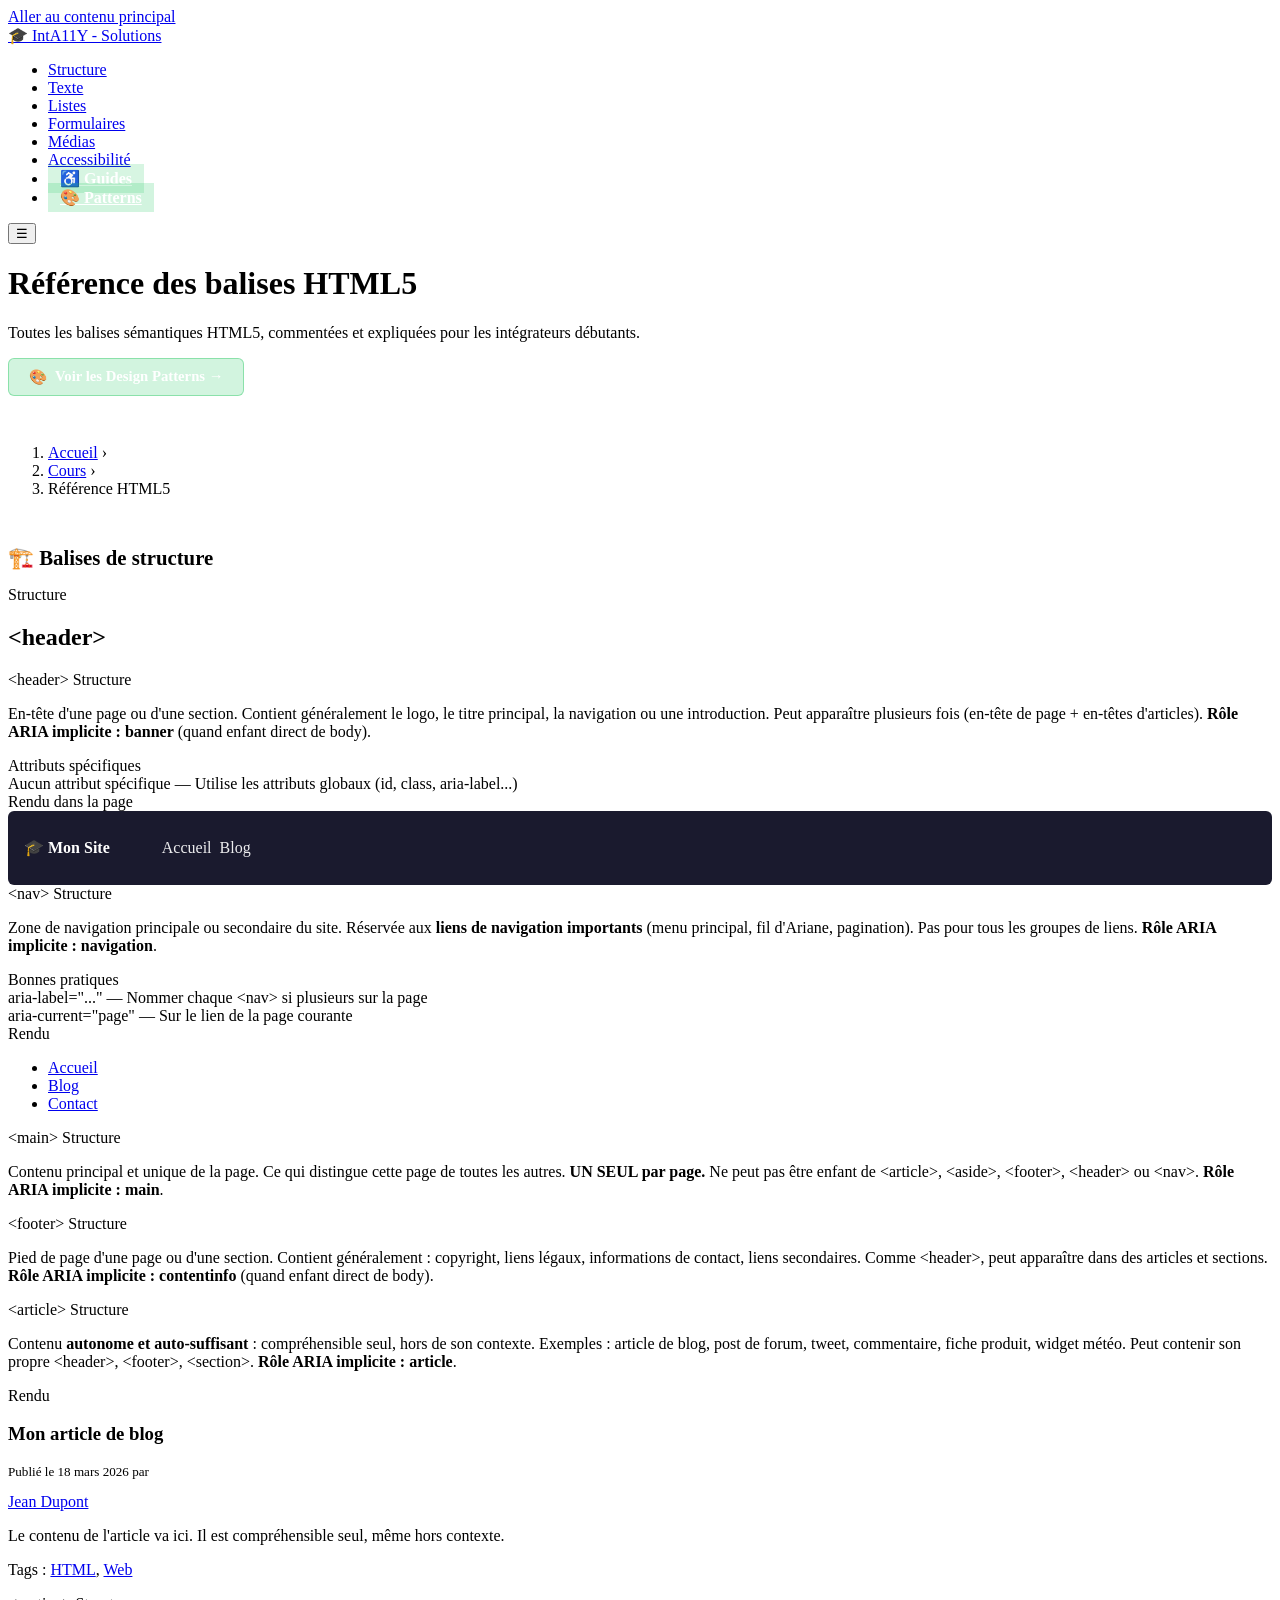
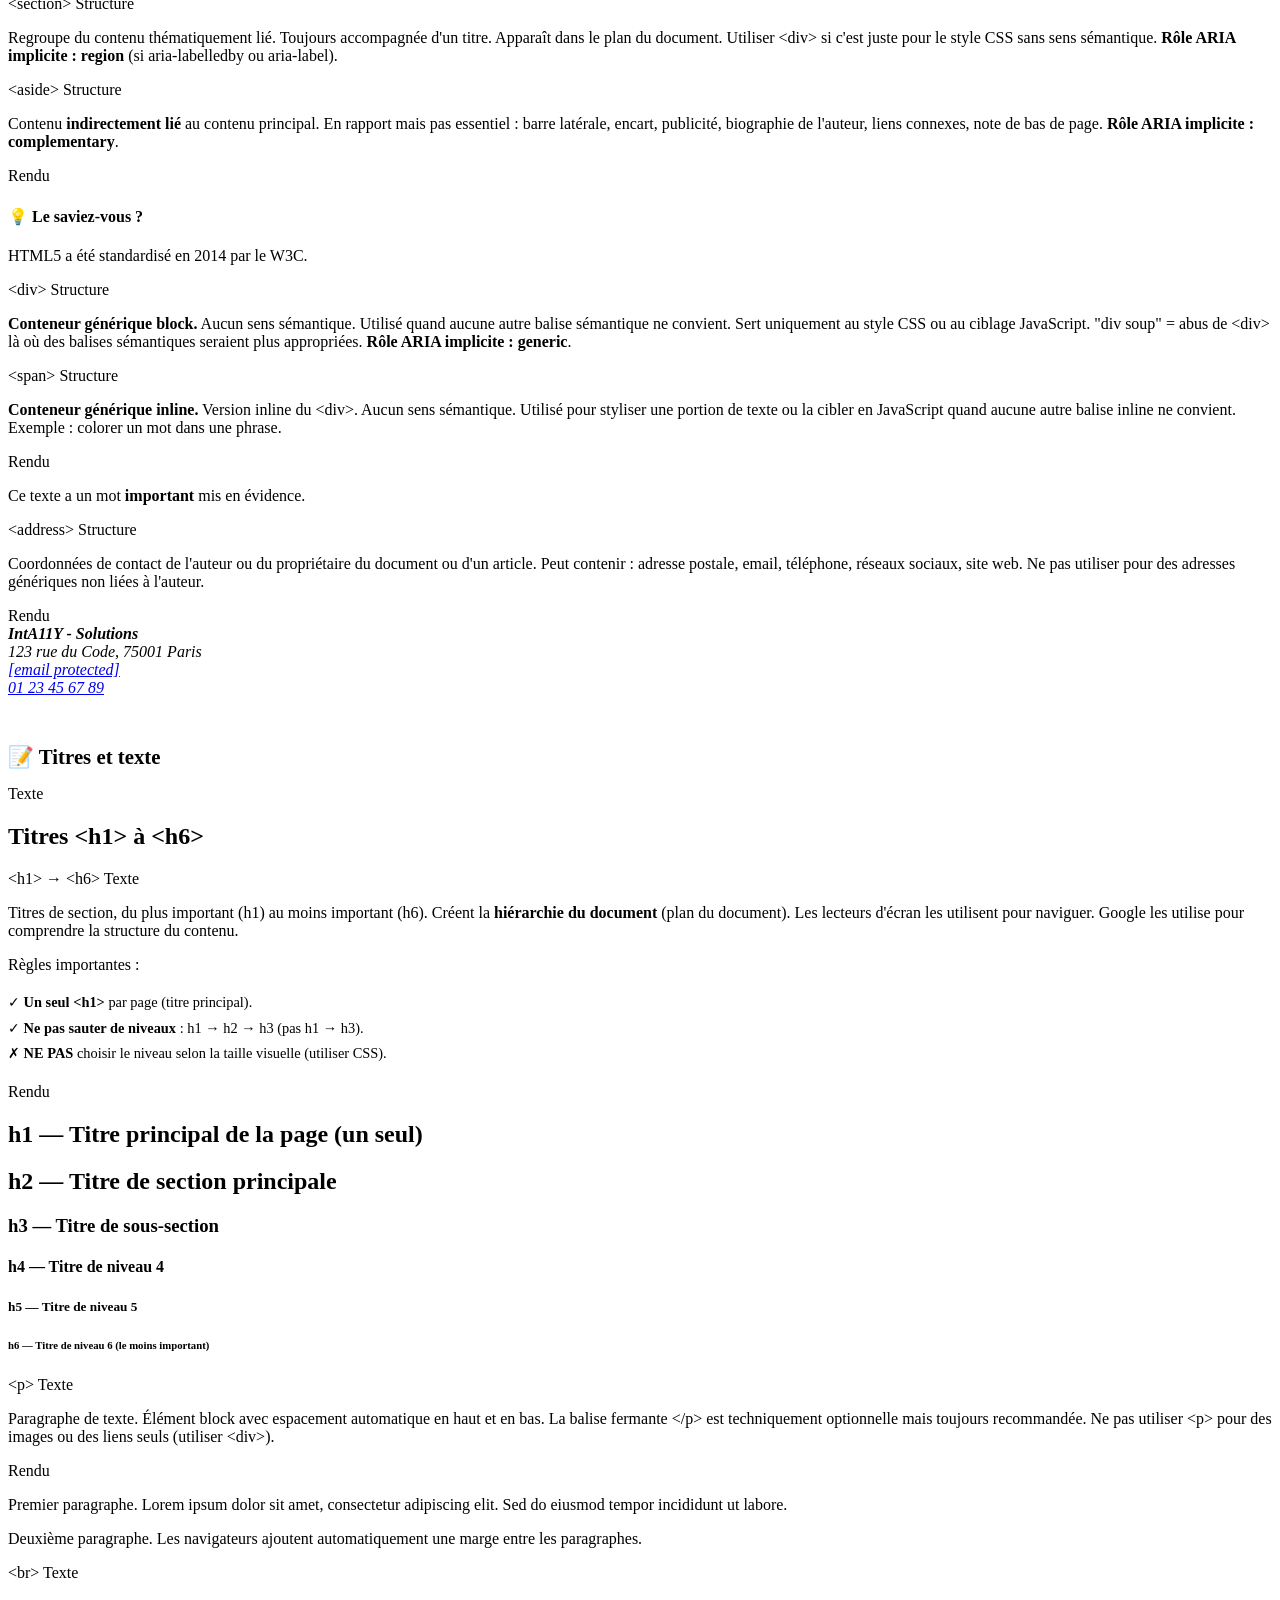
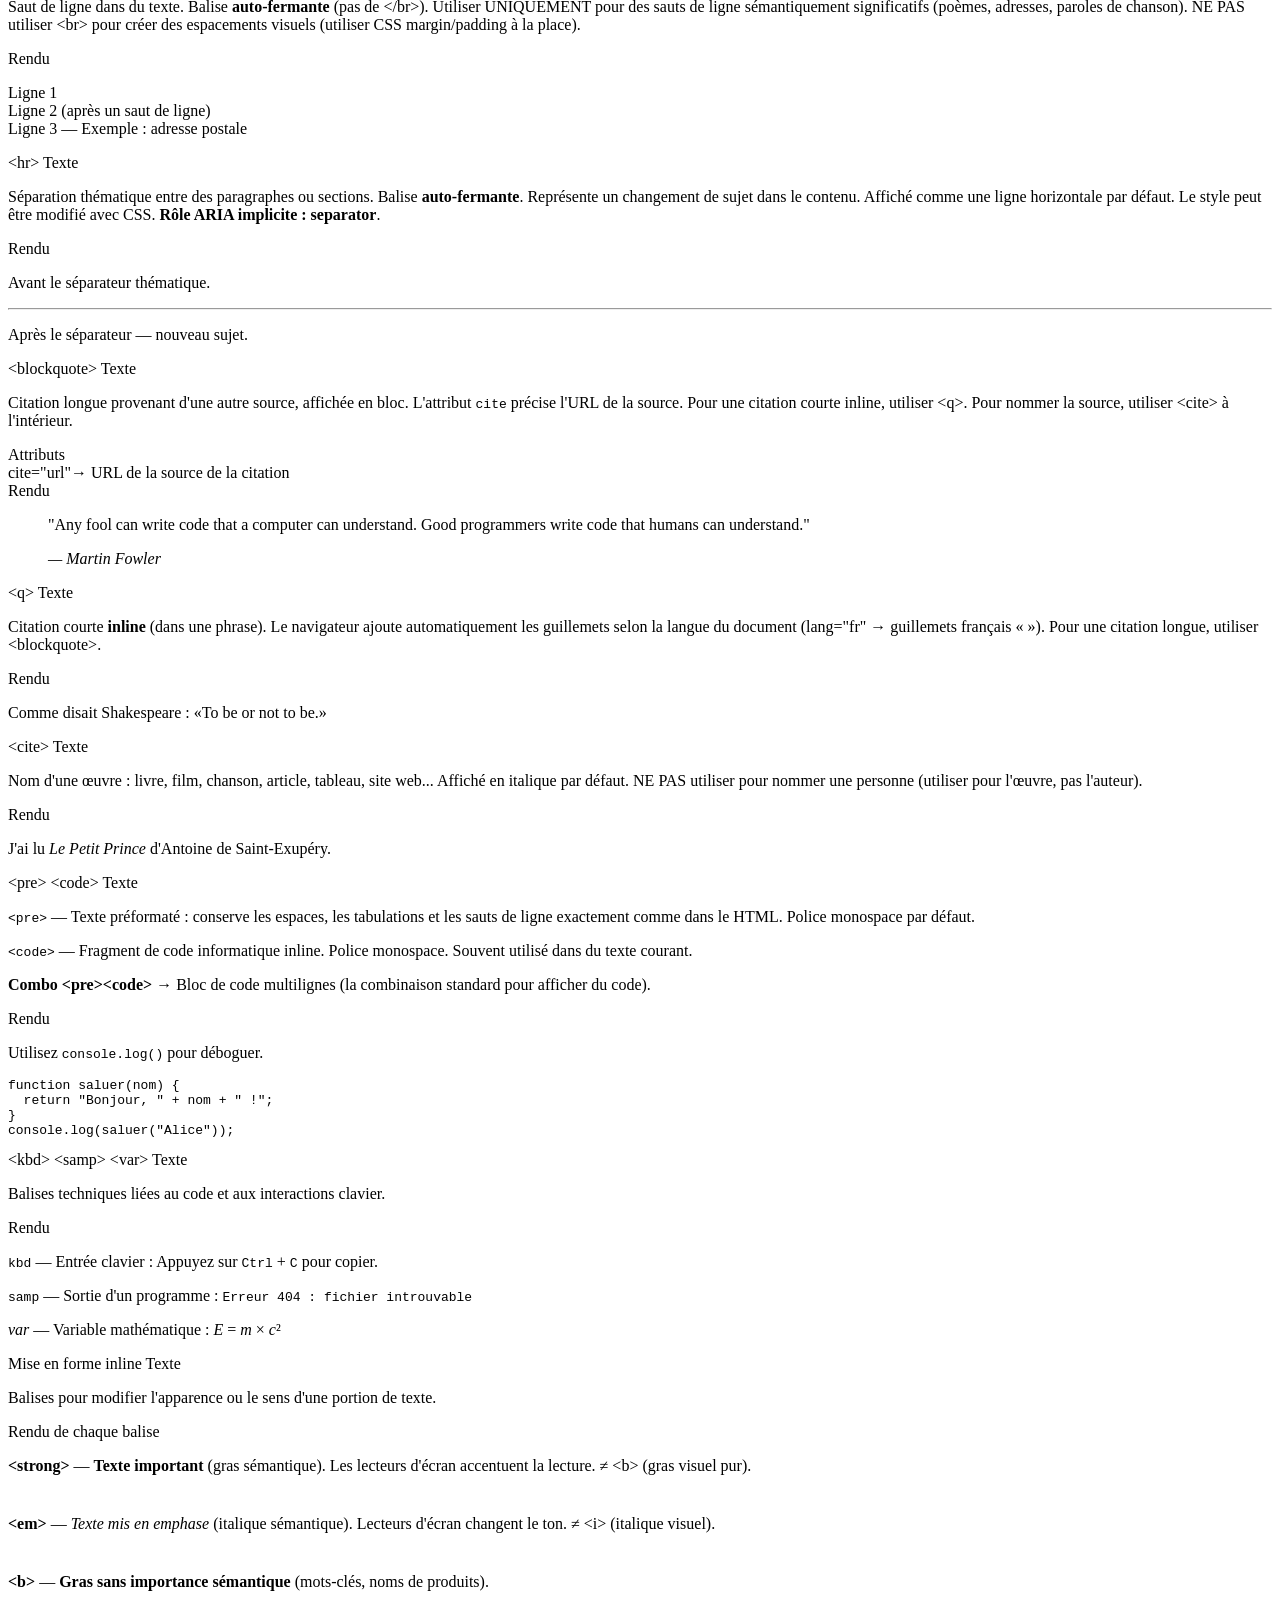
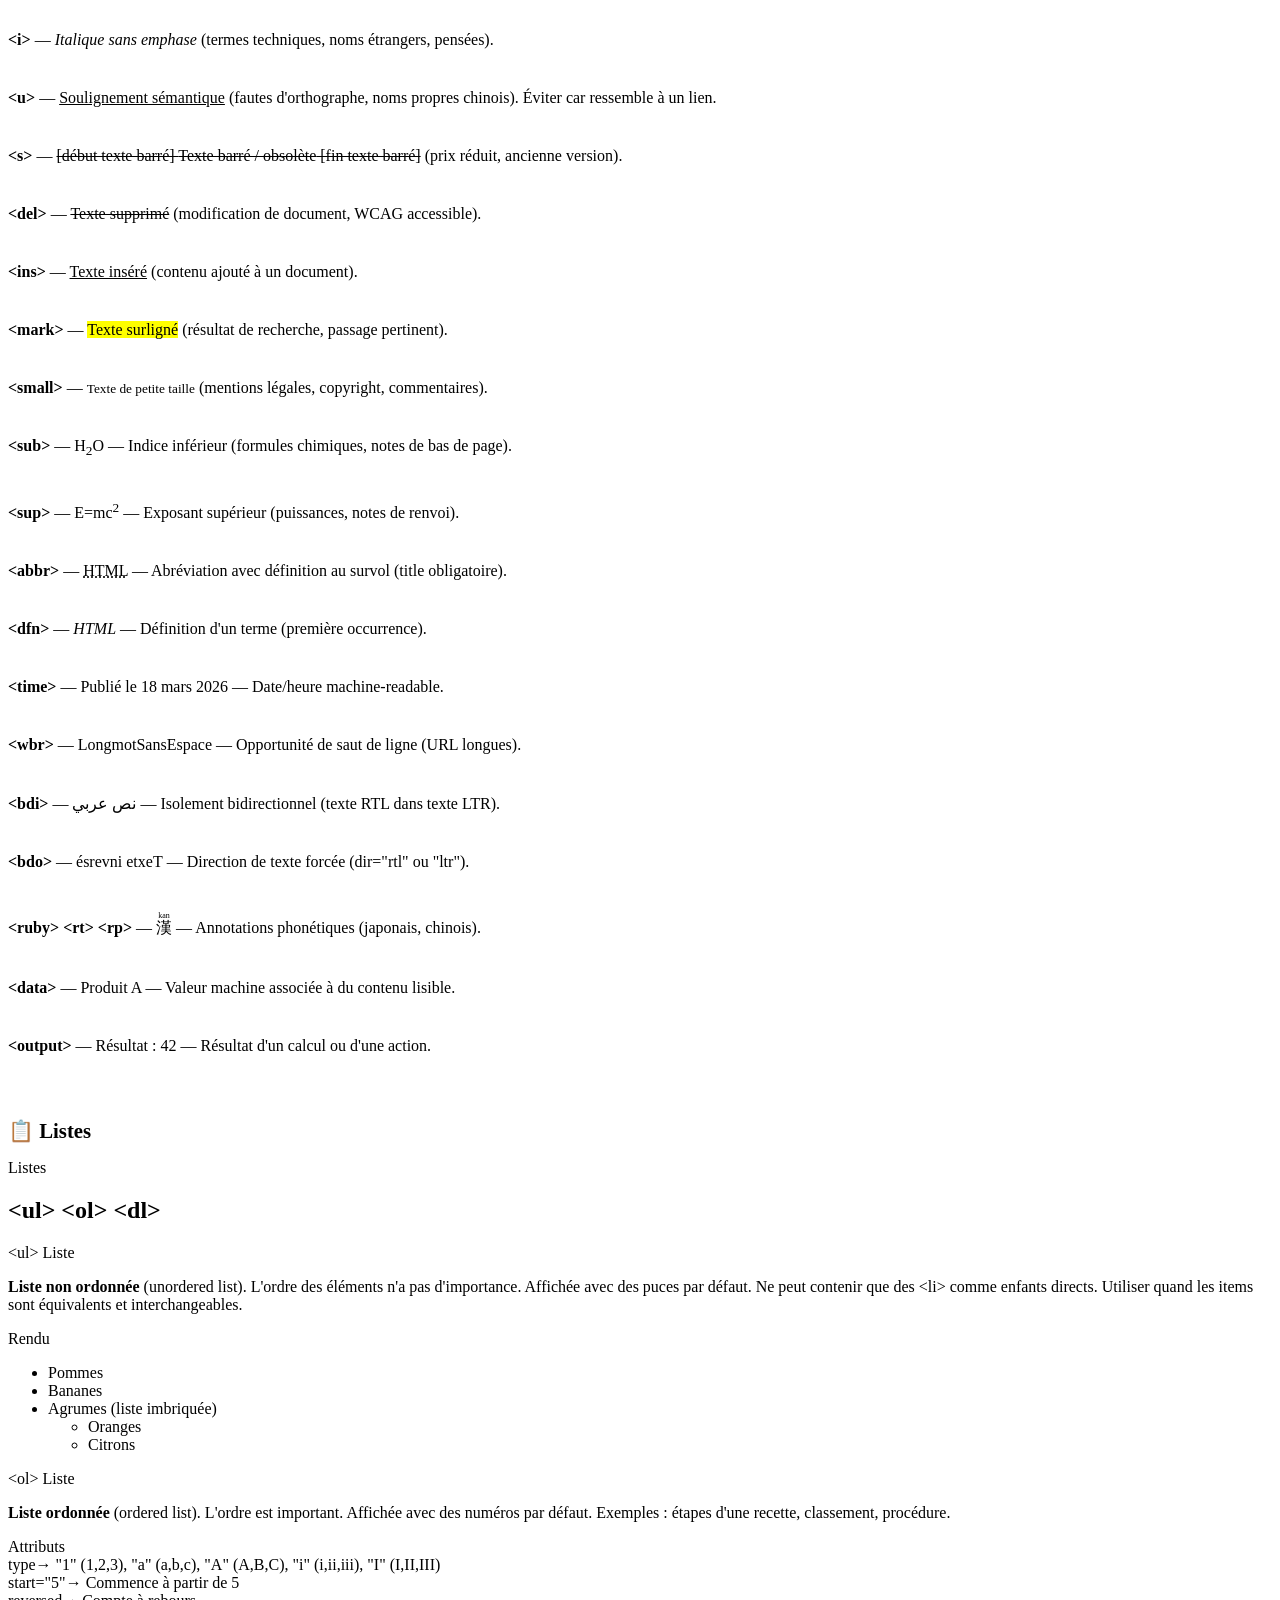
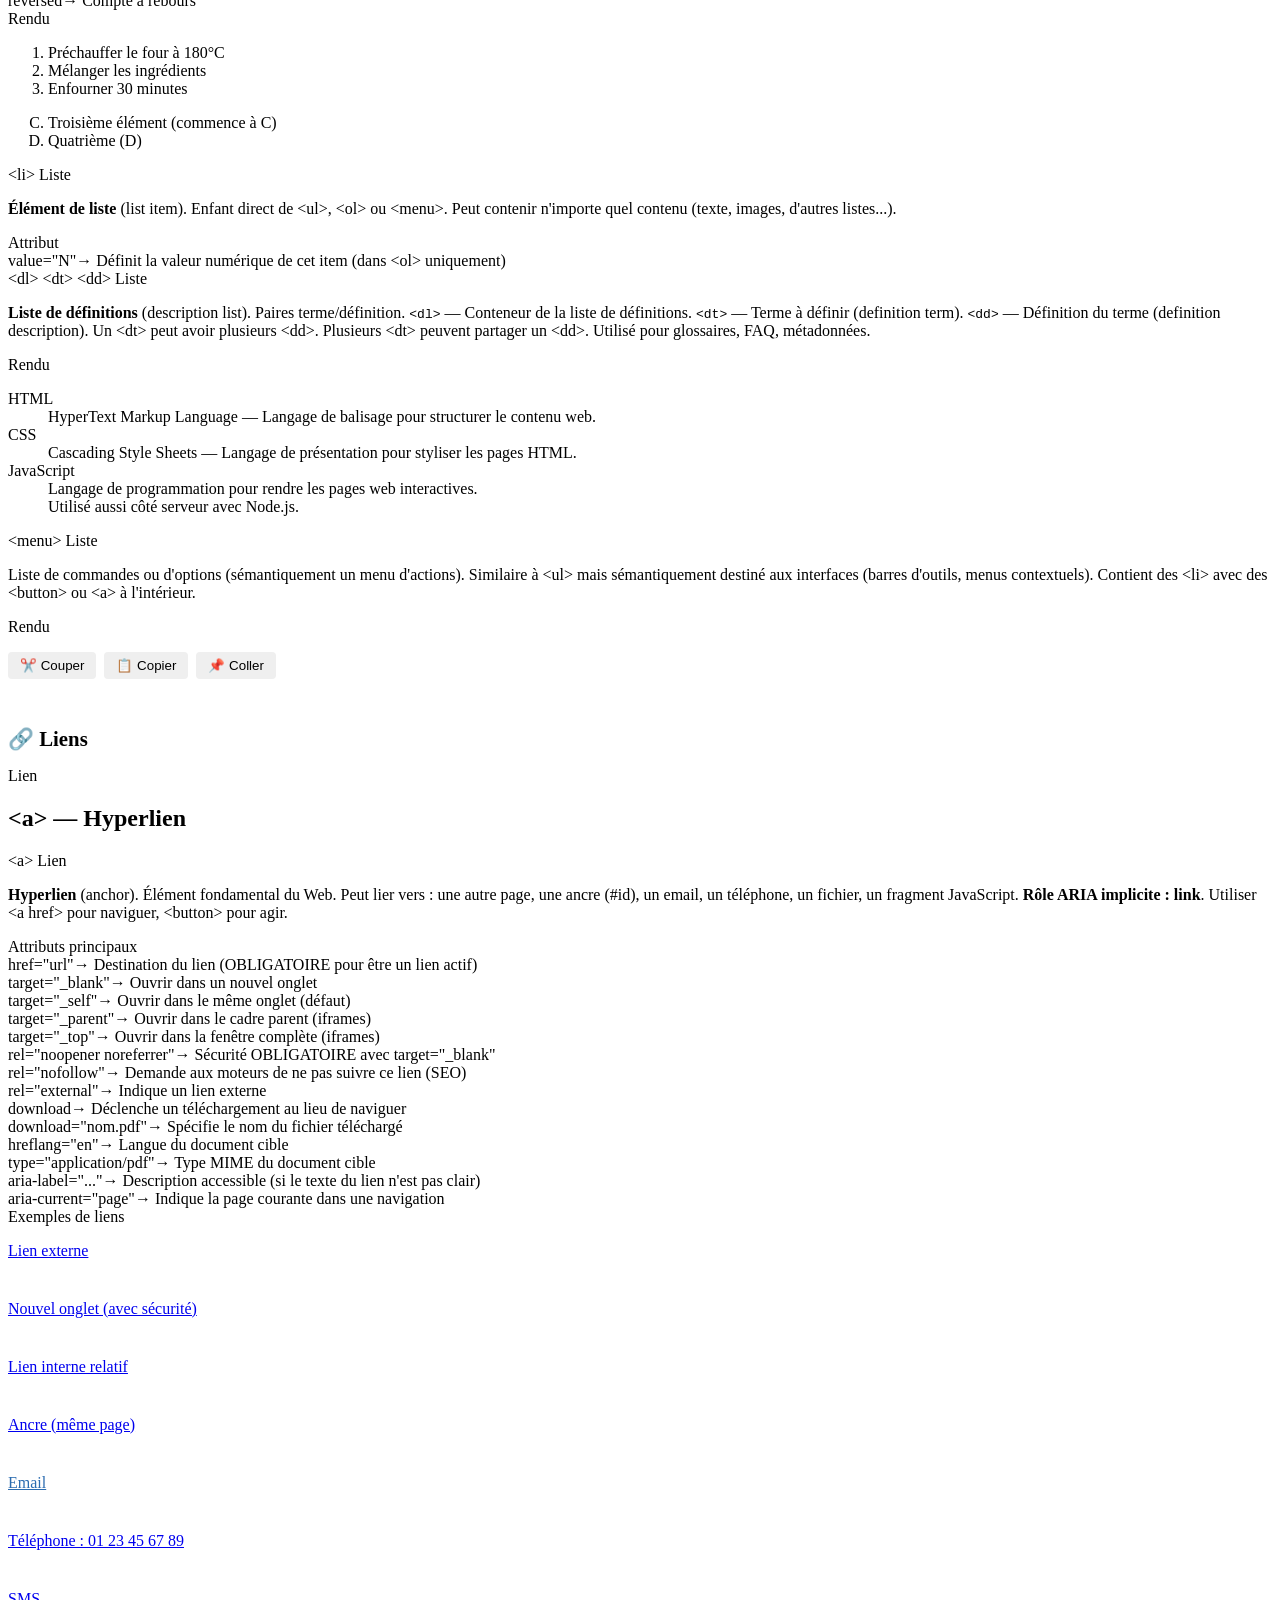
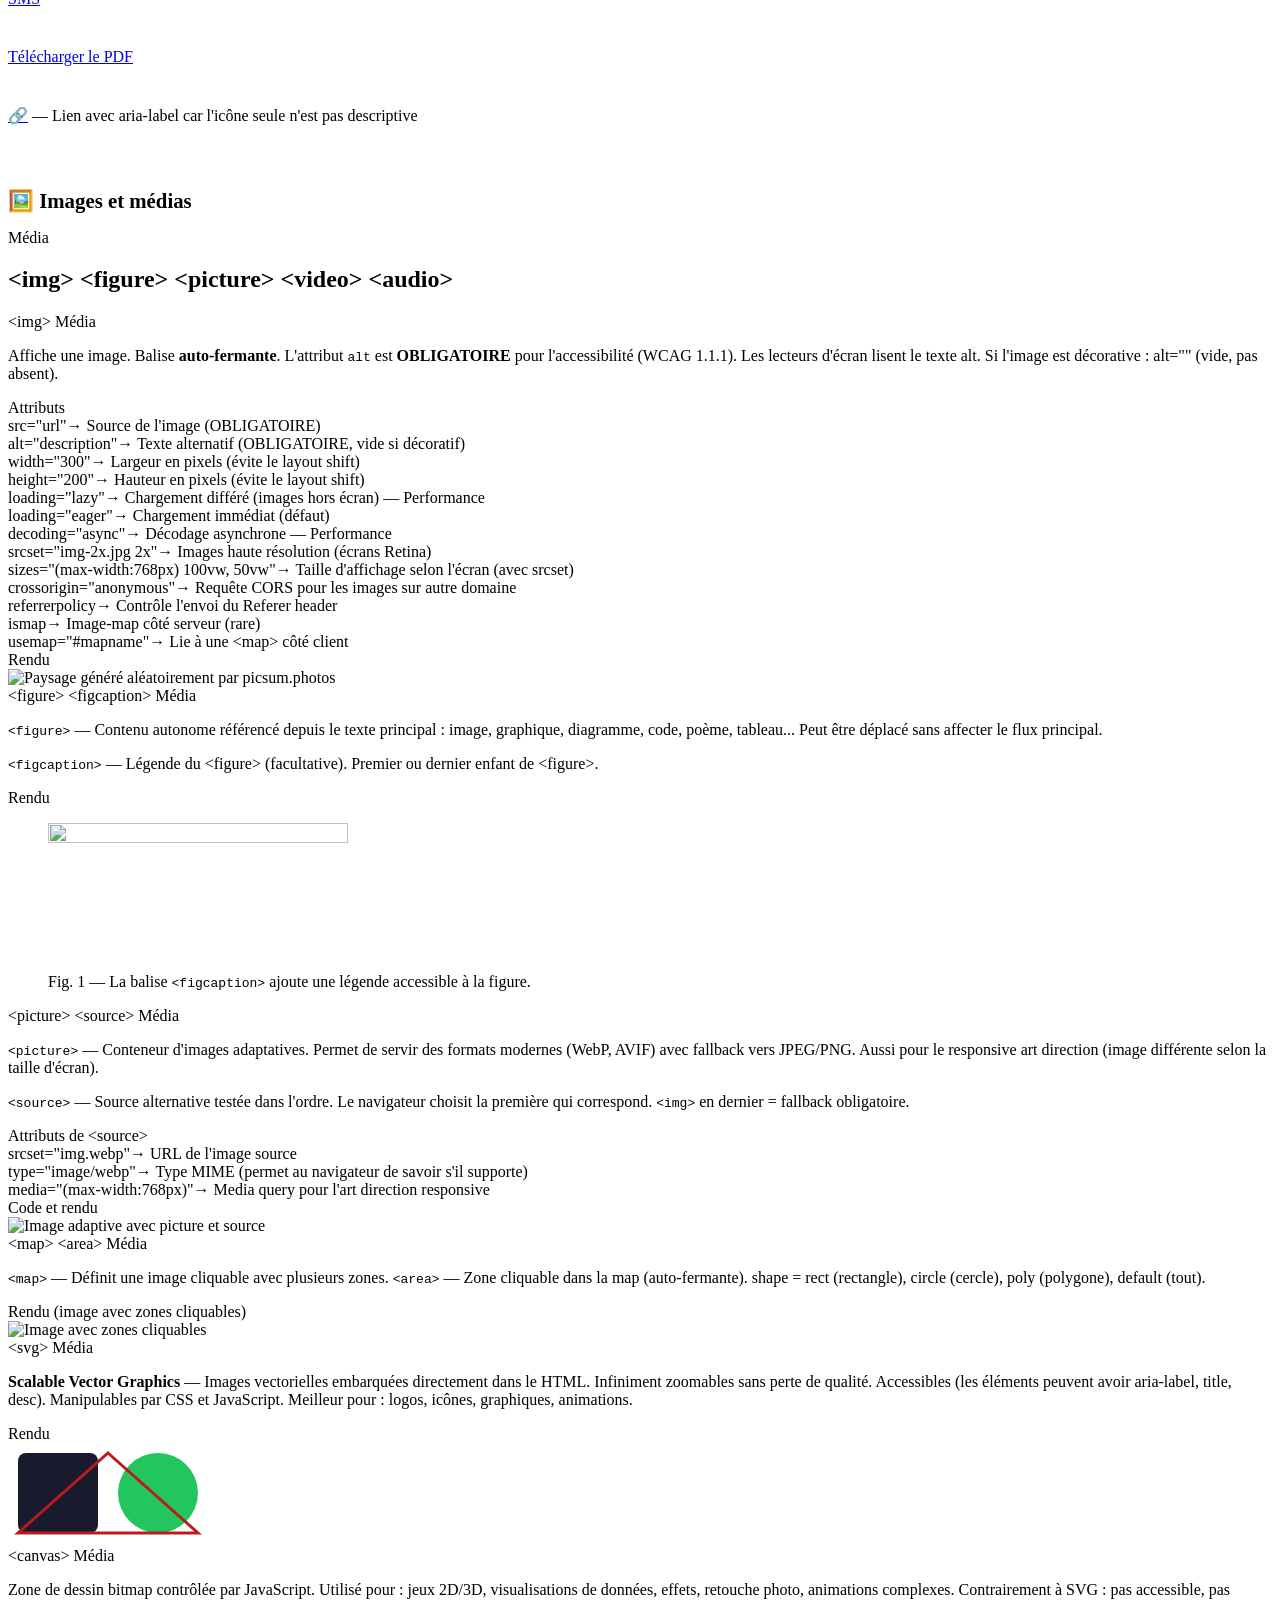
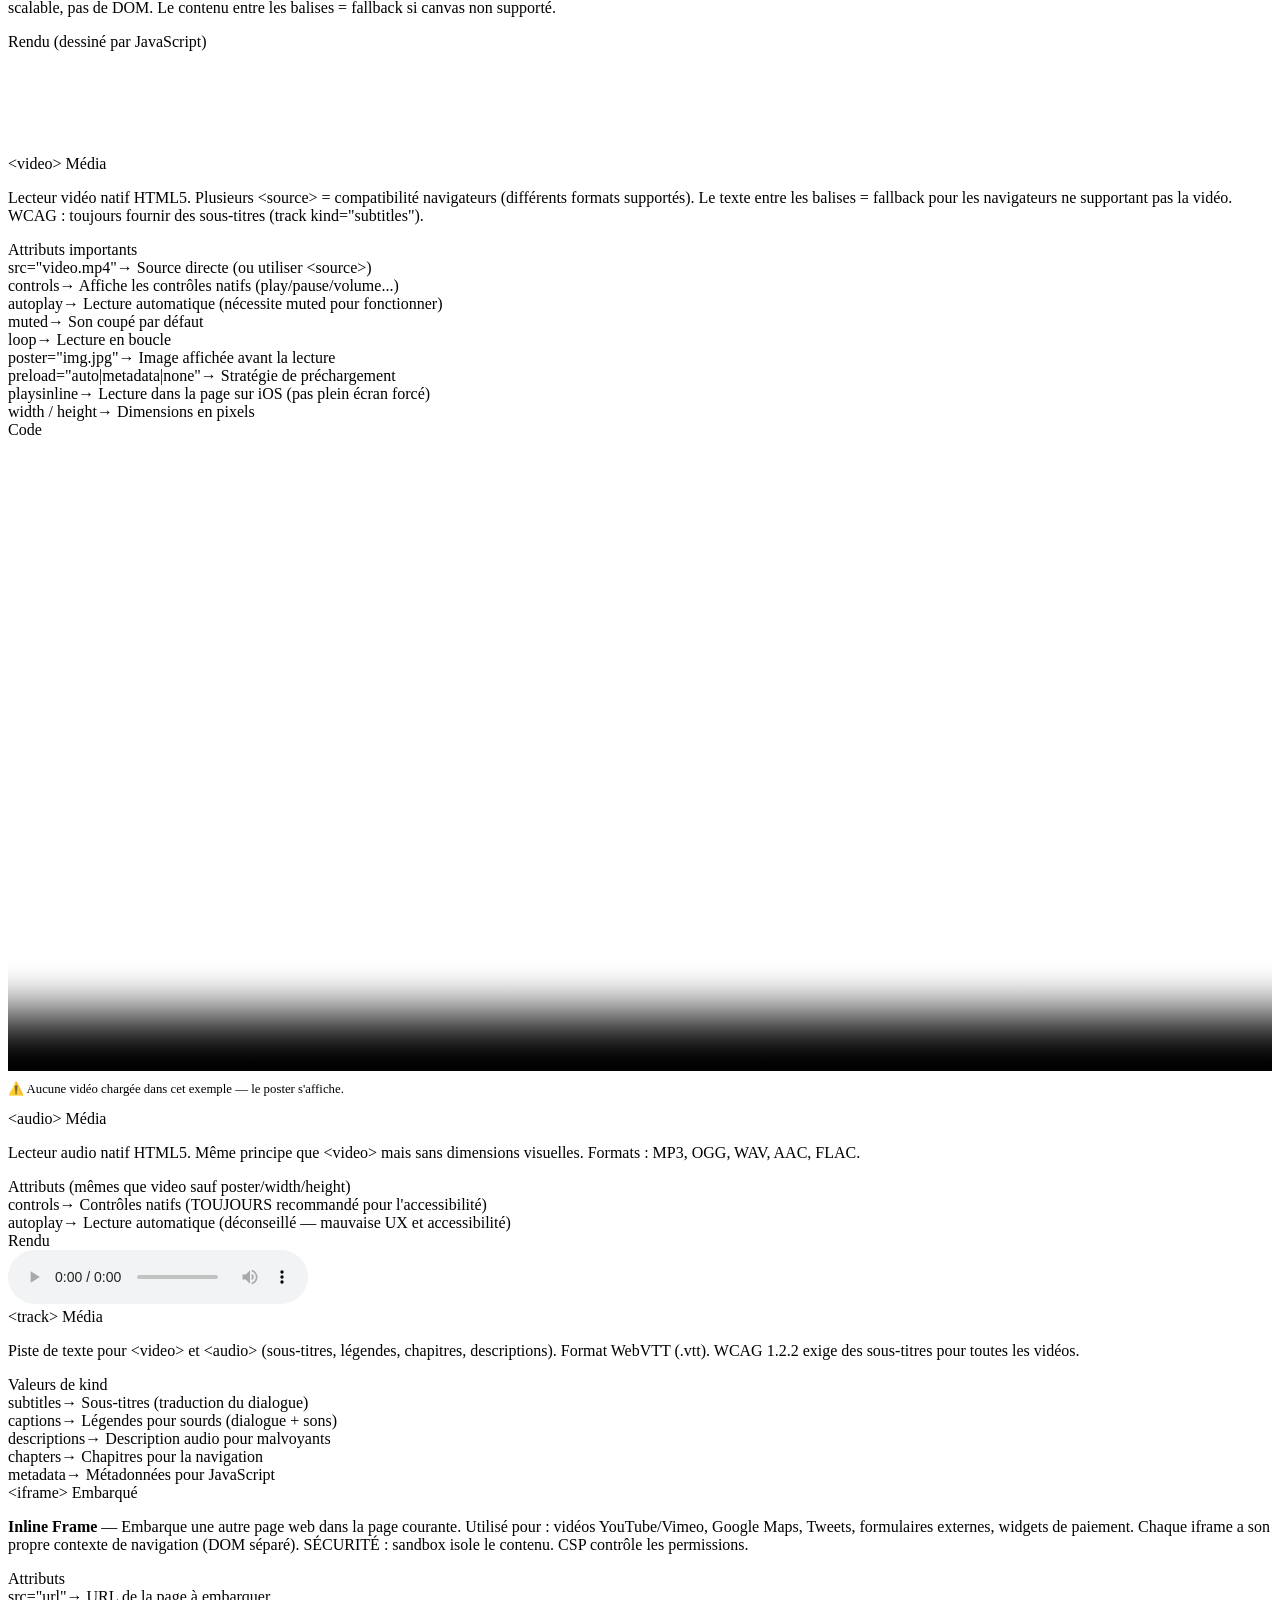
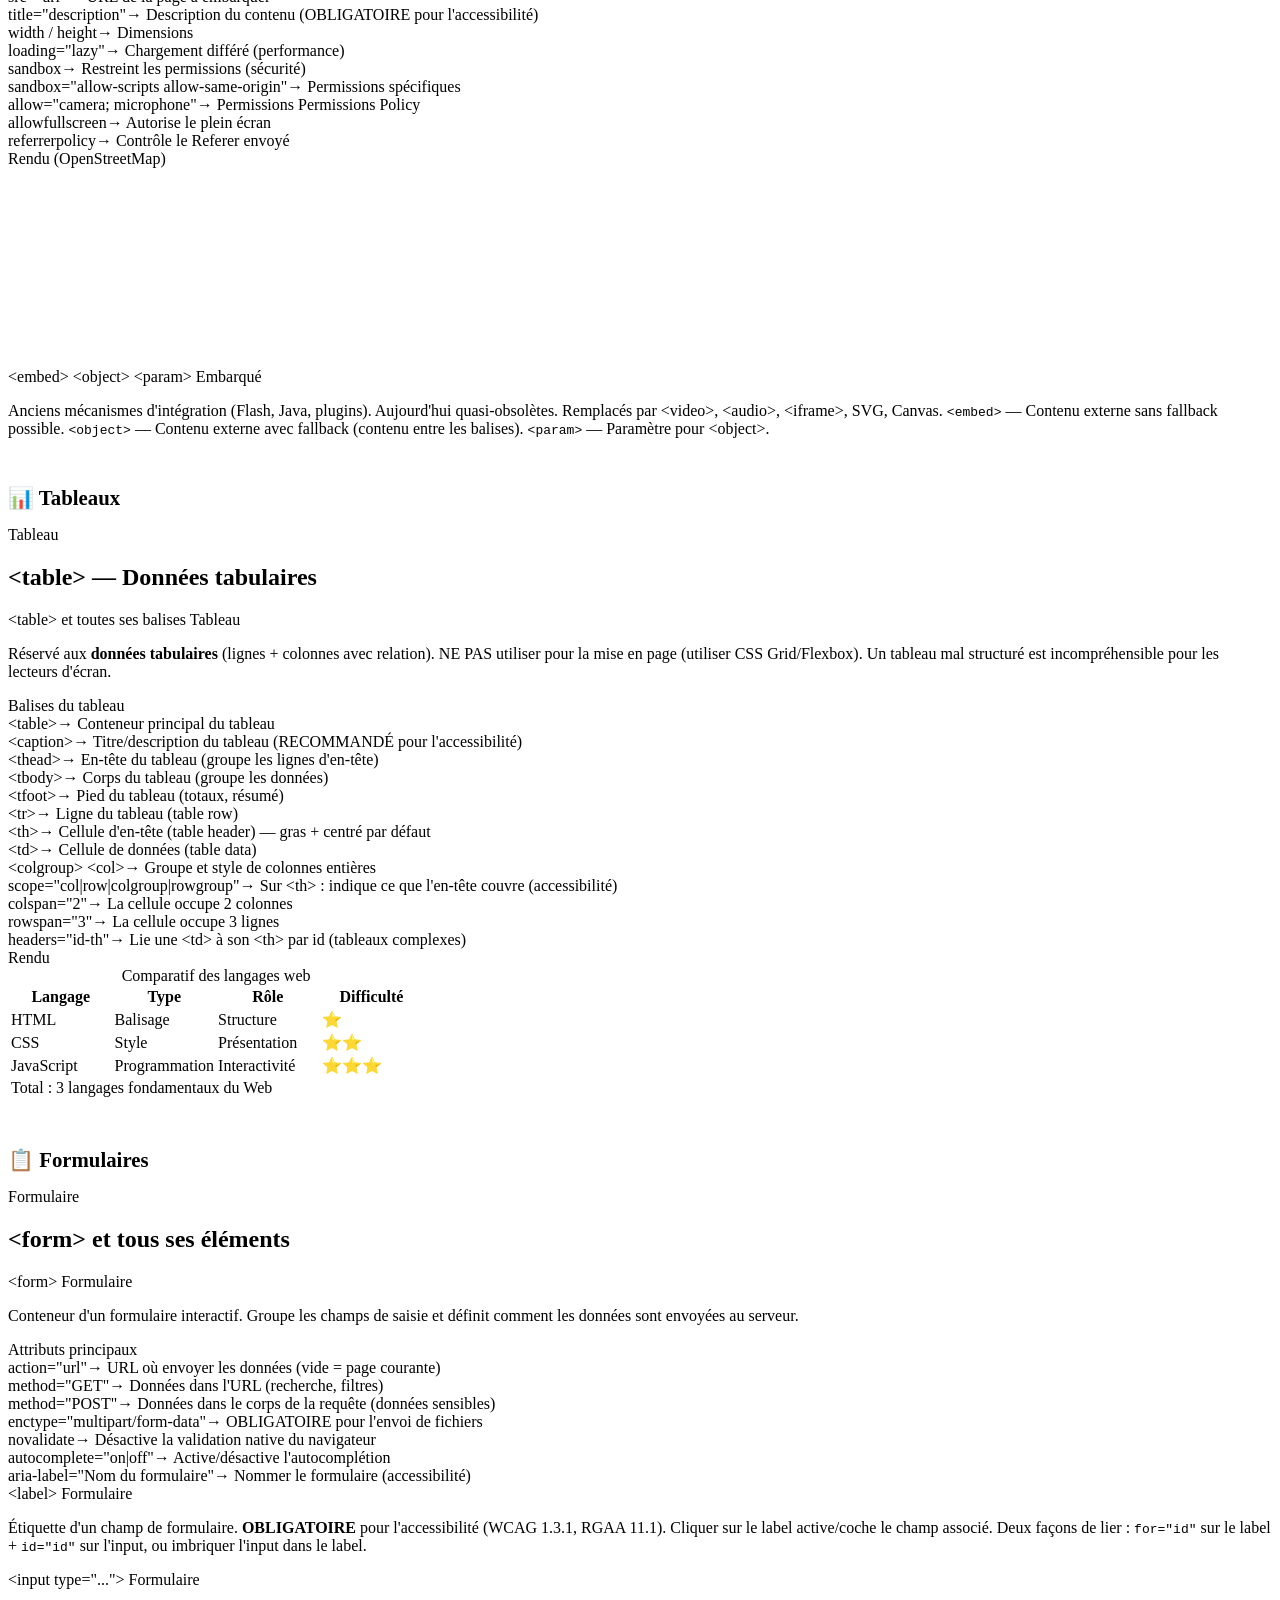
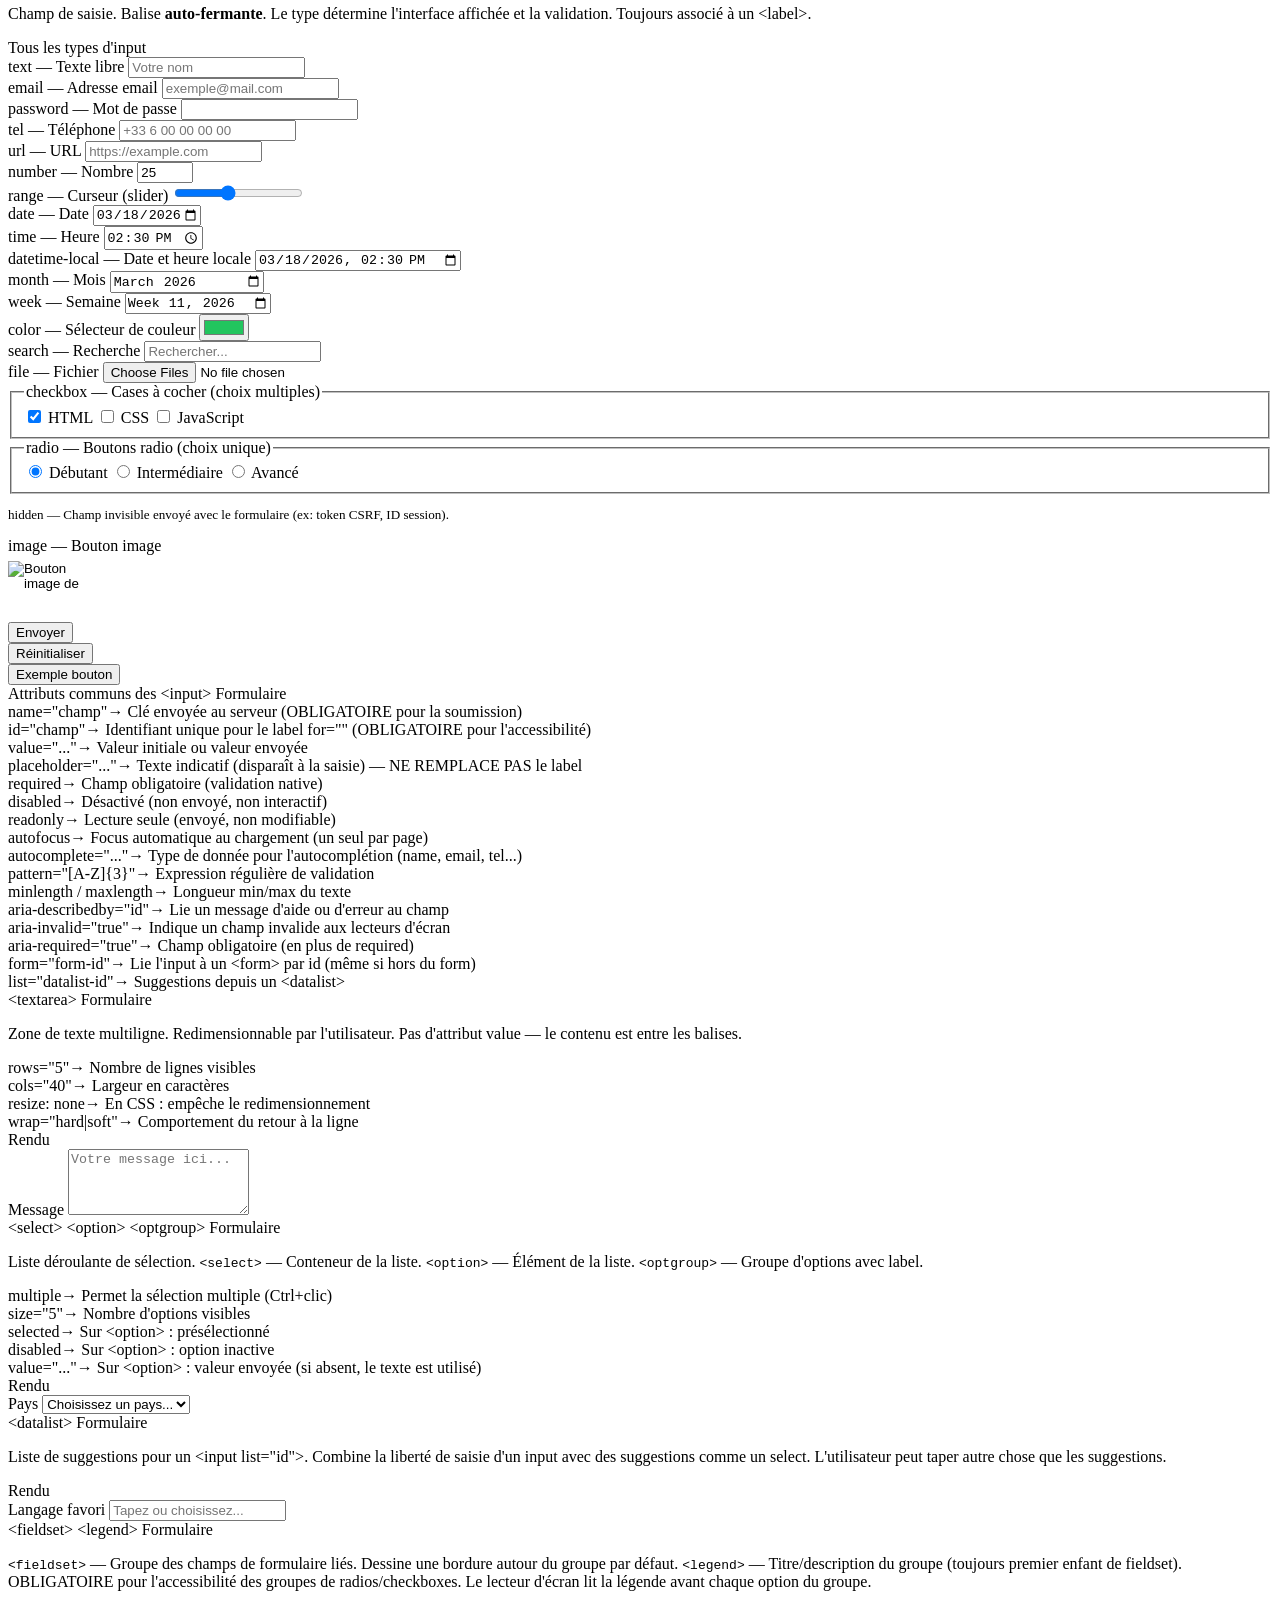
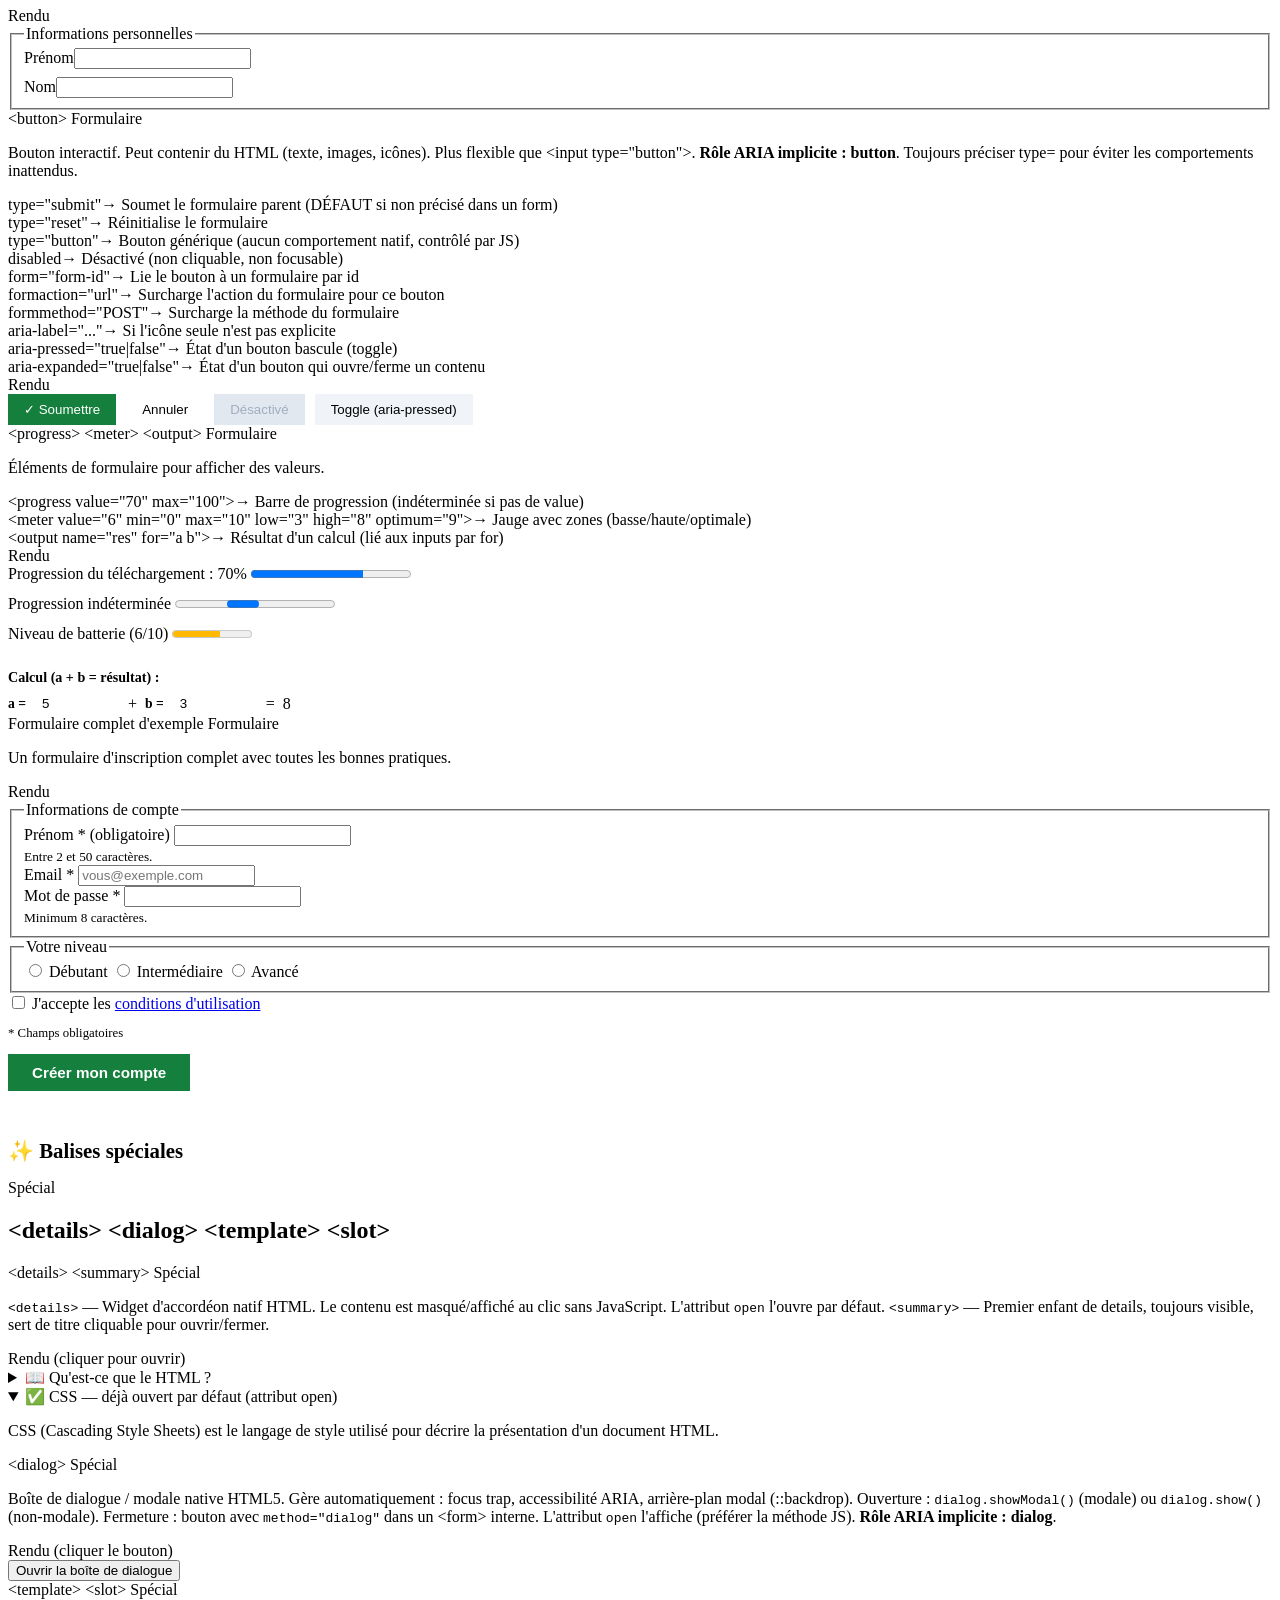
==== commit f8d29a0b: "add modifs index" ====
--- a/index.html
+++ b/index.html
@@ -2,7 +2,7 @@
 <!--
   ╔══════════════════════════════════════════════════════════════════════╗
   ║   RÉFÉRENCE COMPLÈTE DES BALISES SÉMANTIQUES HTML5                  ║
-  ║   Fichier pédagogique — IntA11Y - Solutions                               ║
+  ║   Fichier pédagogique — IntA11Y - Solutions                                ║
   ║   Toutes les balises HTML5 existantes, commentées et expliquées     ║
   ╠══════════════════════════════════════════════════════════════════════╣
   ║  PLAN DU FICHIER :                                                   ║
@@ -120,7 +120,7 @@
     Doit être unique et descriptif (pas juste "Page" ou "Index").
     Longueur recommandée : 50-60 caractères pour Google.
   -->
-  <title>Référence des balises HTML5 — École du Web</title>
+  <title>Référence des balises HTML5 — IntA11Y - Solutions</title>
 
   <!--
     <meta name="description">
@@ -150,7 +150,7 @@
     Identifie l'auteur du document.
     Utilisé par certains agrégateurs de contenu et outils SEO.
   -->
-  <meta name="author" content="École du Web">
+  <meta name="author" content="IntA11Y - Solutions">
 
   <!--
     <meta name="robots">
@@ -196,7 +196,7 @@
   <meta property="og:image" content="https://example.com/image-partage.jpg">
   <meta property="og:url" content="https://example.com/balises-html">
   <meta property="og:type" content="article">
-  <meta property="og:site_name" content="École du Web">
+  <meta property="og:site_name" content="IntA11Y - Solutions">
   <meta property="og:locale" content="fr_FR">
 
   <!--
@@ -230,7 +230,7 @@
     media → à quel média appliquer le CSS (screen, print, all...).
     Peut être répété autant de fois que nécessaire.
   -->
-  <link rel="stylesheet" href="./style.css" media="all">
+  <link rel="stylesheet" href="./styles/style.css" media="all">
 
   <!--
     <link rel="alternate">
@@ -268,7 +268,7 @@
     Permet d'installer la page comme une app native sur mobile/desktop.
     Contient : nom de l'app, icônes, couleurs, orientation, etc.
   -->
-  <link rel="manifest" href="/manifest.json">
+  <!-- <link rel="manifest" href="/manifest.json"> -->
 
   <!--
     <link rel="preconnect"> et <link rel="preload">
@@ -286,342 +286,11 @@
     prefetch → Charge en arrière-plan des ressources pour la PROCHAINE page.
                Priorité basse, après le chargement de la page courante.
   -->
-  <link rel="preconnect" href="https://fonts.googleapis.com">
-  <link rel="preload" href="/fonts/mafont.woff2" as="font" type="font/woff2" crossorigin>
-  <link rel="prefetch" href="/page-suivante.html">
-
-  <!--
-    <style>
-    ────────
-    CSS écrit directement dans le HTML (inline dans le <head>).
-    Utile pour : styles critiques (above-the-fold), styles spécifiques à une page,
-    prototypage rapide, emails HTML.
-    À éviter en production : préférer les fichiers .css externes (réutilisabilité,
-    cache navigateur, séparation des responsabilités).
-  -->
-  <style>
-    /* ── VARIABLES CSS ───────────────────────────────────────── */
-    :root {
-      --primaire: #1a1a2e;
-      --accent:   #22c55e;
-      --fond:     #f8f9fa;
-      --txt:      #1a1a2e;
-      --txt2:     #4a5568;
-      --bord:     #e2e8f0;
-      --rouge:    #e53e3e;
-      --bleu:     #3182ce;
-      --ambre:    #d69e2e;
-      --violet:   #805ad5;
-      --r:        6px;
-    }
-
-    /* ── RESET ───────────────────────────────────────────────── */
-    *, *::before, *::after { margin: 0; padding: 0; box-sizing: border-box; }
-    html { scroll-behavior: smooth; }
-    body {
-      font-family: 'Segoe UI', system-ui, sans-serif;
-      background: var(--fond);
-      color: var(--txt);
-      line-height: 1.7;
-    }
-
-    /* ── ACCESSIBILITÉ ───────────────────────────────────────── */
-    :focus-visible {
-      outline: 3px solid var(--accent);
-      outline-offset: 3px;
-      border-radius: 3px;
-    }
-    .skip {
-      position: absolute; top: -100px; left: 16px; z-index: 9999;
-      background: var(--primaire); color: #fff;
-      padding: 10px 18px; border-radius: 0 0 var(--r) var(--r);
-      text-decoration: none; font-weight: 700;
-      transition: top .2s;
-    }
-    .skip:focus { top: 0; }
-
-    /* ── LAYOUT ──────────────────────────────────────────────── */
-    .wrapper { max-width: 1100px; margin: 0 auto; padding: 0 24px; }
-
-    /* ── HEADER ──────────────────────────────────────────────── */
-    .site-header {
-      background: var(--primaire); color: #fff;
-      padding: 0 28px; height: 64px;
-      display: flex; align-items: center; justify-content: space-between;
-      position: sticky; top: 0; z-index: 100;
-      box-shadow: 0 2px 8px rgba(0,0,0,.3);
-    }
-    .site-header .logo { font-size: 1.1rem; font-weight: 700; color: #fff; text-decoration: none; }
-    .site-header nav ul { display: flex; gap: 6px; list-style: none; }
-    .site-header nav a {
-      color: rgba(255,255,255,.85); text-decoration: none;
-      padding: 6px 12px; border-radius: var(--r); font-size: .88rem;
-      transition: background .18s;
-    }
-    .site-header nav a:hover { background: rgba(255,255,255,.12); }
-
-    /* ── HERO ────────────────────────────────────────────────── */
-    .hero {
-      background: linear-gradient(135deg, var(--primaire) 0%, #16213e 100%);
-      color: #fff; padding: 64px 28px; text-align: center;
-    }
-    .hero h1 { font-size: 2.2rem; margin-bottom: 12px; }
-    .hero p  { font-size: 1.05rem; color: rgba(255,255,255,.75); max-width: 600px; margin: 0 auto; }
-
-    /* ── CONTENU PRINCIPAL ───────────────────────────────────── */
-    main { padding: 48px 28px 80px; }
-
-    /* ── SECTIONS DE RÉFÉRENCE ───────────────────────────────── */
-    .ref-section {
-      background: #fff; border: 1px solid var(--bord);
-      border-radius: 10px; margin-bottom: 32px;
-      overflow: hidden;
-    }
-    .ref-section-header {
-      background: var(--primaire); color: #fff;
-      padding: 14px 22px;
-      display: flex; align-items: center; gap: 12px;
-    }
-    .ref-section-header .tag-cat {
-      font-family: monospace; font-size: .78rem;
-      background: rgba(255,255,255,.15);
-      padding: 3px 8px; border-radius: 20px;
-    }
-    .ref-section-header h2 { font-size: 1rem; font-weight: 600; }
-    .ref-section-body { padding: 22px; }
-
-    /* ── BLOCS BALISE ────────────────────────────────────────── */
-    .balise-bloc {
-      border: 1px solid var(--bord); border-radius: var(--r);
-      margin-bottom: 20px; overflow: hidden;
-    }
-    .balise-bloc:last-child { margin-bottom: 0; }
-    .balise-head {
-      background: #f0f4f8; padding: 10px 16px;
-      display: flex; align-items: center; gap: 10px;
-      border-bottom: 1px solid var(--bord);
-    }
-    .balise-tag {
-      font-family: 'Courier New', monospace; font-size: .85rem;
-      font-weight: 700; color: var(--rouge);
-      background: #fff3f3; padding: 3px 8px; border-radius: 4px;
-      border: 1px solid #fed7d7;
-    }
-    .balise-type {
-      font-size: .72rem; font-weight: 700; text-transform: uppercase;
-      letter-spacing: .05em; padding: 2px 8px; border-radius: 20px;
-    }
-    .type-structure { background: #ebf8ff; color: #2b6cb0; }
-    .type-texte     { background: #f0fff4; color: #276749; }
-    .type-liste     { background: #faf5ff; color: #6b46c1; }
-    .type-lien      { background: #fffbeb; color: #b7791f; }
-    .type-media     { background: #fff5f5; color: #c53030; }
-    .type-form      { background: #f0fff4; color: #276749; }
-    .type-tableau   { background: #ebf4ff; color: #2c5282; }
-    .type-script    { background: #1a1a2e; color: #22c55e; }
-    .type-meta      { background: #f7fafc; color: #4a5568; }
-    .type-special   { background: #fffaf0; color: #b7791f; }
-    .balise-body { padding: 14px 16px; font-size: .9rem; }
-    .balise-desc { color: var(--txt2); margin-bottom: 12px; line-height: 1.7; }
-    .balise-exemple { margin-top: 10px; }
-    .balise-exemple-label {
-      font-size: .72rem; font-weight: 700; text-transform: uppercase;
-      letter-spacing: .05em; color: var(--txt2); margin-bottom: 6px;
-    }
-    .demo-zone {
-      background: #f7fafc; border: 1px solid var(--bord);
-      border-radius: var(--r); padding: 14px 16px;
-    }
-    .attrs { margin-top: 10px; }
-    .attrs-label {
-      font-size: .72rem; font-weight: 700; text-transform: uppercase;
-      color: var(--txt2); margin-bottom: 6px;
-    }
-    .attr-item {
-      display: flex; gap: 8px; align-items: baseline;
-      margin-bottom: 4px; font-size: .85rem;
-    }
-    .attr-name {
-      font-family: monospace; color: var(--bleu);
-      font-weight: 700; white-space: nowrap;
-    }
-    .attr-desc { color: var(--txt2); }
-
-    /* ── TYPOGRAPHIE ─────────────────────────────────────────── */
-    .demo-zone h1 { font-size: 1.6rem; }
-    .demo-zone h2 { font-size: 1.35rem; }
-    .demo-zone h3 { font-size: 1.15rem; }
-    .demo-zone h4 { font-size: 1rem; }
-    .demo-zone h5 { font-size: .9rem; }
-    .demo-zone h6 { font-size: .8rem; color: var(--txt2); }
-
-    /* ── LISTES ──────────────────────────────────────────────── */
-    .demo-zone ul { padding-left: 20px; }
-    .demo-zone ol { padding-left: 20px; }
-    .demo-zone dl dt { font-weight: 700; }
-    .demo-zone dl dd { padding-left: 16px; color: var(--txt2); }
-
-    /* ── TABLEAUX ────────────────────────────────────────────── */
-    .demo-zone table { border-collapse: collapse; width: 100%; font-size: .88rem; }
-    .demo-zone th, .demo-zone td {
-      border: 1px solid var(--bord); padding: 8px 12px; text-align: left;
-    }
-    .demo-zone thead th { background: var(--primaire); color: #fff; }
-    .demo-zone tbody tr:nth-child(even) { background: #f7fafc; }
-    .demo-zone tfoot td { background: #f0f4f8; font-weight: 700; }
-
-    /* ── FORMULAIRE ──────────────────────────────────────────── */
-    .demo-zone form { display: flex; flex-direction: column; gap: 12px; }
-    .demo-zone label { font-size: .88rem; font-weight: 600; display: block; margin-bottom: 4px; }
-    .demo-zone input:not([type="checkbox"]):not([type="radio"]):not([type="range"]):not([type="color"]),
-    .demo-zone select, .demo-zone textarea {
-      width: 100%; padding: 8px 12px; border: 1px solid var(--bord);
-      border-radius: var(--r); font-size: .9rem; font-family: inherit;
-    }
-    .demo-zone input:focus, .demo-zone select:focus, .demo-zone textarea:focus {
-      outline: 2px solid var(--accent); border-color: var(--accent);
-    }
-    .demo-zone fieldset { border: 1px solid var(--bord); border-radius: var(--r); padding: 12px 14px; }
-    .demo-zone legend { font-weight: 700; font-size: .88rem; padding: 0 6px; }
-    .demo-zone .radio-group, .demo-zone .check-group {
-      display: flex; flex-direction: column; gap: 6px;
-    }
-    .demo-zone .radio-group label, .demo-zone .check-group label {
-      display: flex; align-items: center; gap: 8px; font-weight: 400;
-    }
-    .demo-zone button[type="submit"] {
-      background: var(--accent); color: #fff; border: none;
-      padding: 10px 20px; border-radius: var(--r); cursor: pointer;
-      font-size: .9rem; font-weight: 700; align-self: flex-start;
-    }
-    .demo-zone meter, .demo-zone progress { width: 100%; }
-
-    /* ── MÉDIAS ──────────────────────────────────────────────── */
-    .demo-zone img { max-width: 100%; border-radius: var(--r); }
-    .demo-zone figure { text-align: center; }
-    .demo-zone figcaption { font-size: .82rem; color: var(--txt2); margin-top: 6px; }
-    .demo-zone video, .demo-zone audio { width: 100%; }
-
-    /* ── CITATION ────────────────────────────────────────────── */
-    .demo-zone blockquote {
-      border-left: 4px solid var(--accent);
-      padding: 10px 16px; margin: 0;
-      background: #f0fff4; border-radius: 0 var(--r) var(--r) 0;
-      font-style: italic;
-    }
-    .demo-zone blockquote cite {
-      display: block; font-size: .82rem; color: var(--txt2);
-      margin-top: 6px; font-style: normal;
-    }
-
-    /* ── CODE ────────────────────────────────────────────────── */
-    .demo-zone code {
-      font-family: 'Courier New', monospace;
-      background: #1a1a2e; color: #22c55e;
-      padding: 2px 6px; border-radius: 3px; font-size: .85rem;
-    }
-    .demo-zone pre {
-      background: #1a1a2e; color: #e8e8f0;
-      padding: 14px; border-radius: var(--r); overflow-x: auto;
-    }
-    .demo-zone pre code { background: none; color: #22c55e; padding: 0; }
-    .demo-zone kbd {
-      background: #e2e8f0; border: 1px solid #a0aec0;
-      border-radius: 3px; padding: 1px 5px;
-      font-family: monospace; font-size: .85rem;
-    }
-    .demo-zone samp { font-family: monospace; color: var(--bleu); }
-    .demo-zone var { font-style: italic; color: var(--violet); }
-
-    /* ── TEXTE INLINE ────────────────────────────────────────── */
-    .demo-zone mark { background: #fef08a; padding: 1px 3px; border-radius: 2px; }
-    .demo-zone del  { color: var(--rouge); }
-    .demo-zone ins  { color: var(--accent); text-decoration: underline; }
-    .demo-zone abbr { text-decoration: underline dotted; cursor: help; }
-    .demo-zone small { font-size: .8rem; color: var(--txt2); }
-    .demo-zone sub, .demo-zone sup { font-size: .7rem; }
-    .demo-zone time { font-weight: 600; color: var(--bleu); }
-    .demo-zone s    { color: var(--txt2); }
-    .demo-zone u    { text-decoration: underline; }
-    .demo-zone bdi  { unicode-bidi: isolate; }
-
-    /* ── DETAILS / SUMMARY ───────────────────────────────────── */
-    .demo-zone details {
-      border: 1px solid var(--bord); border-radius: var(--r); overflow: hidden;
-    }
-    .demo-zone summary {
-      padding: 10px 14px; cursor: pointer; font-weight: 600;
-      background: #f0f4f8; list-style: none;
-    }
-    .demo-zone summary::before { content: '▶ '; }
-    .demo-zone details[open] summary::before { content: '▼ '; }
-    .demo-zone details p { padding: 12px 14px; }
-
-    /* ── ADDRESS ─────────────────────────────────────────────── */
-    .demo-zone address { font-style: normal; color: var(--txt2); }
-
-    /* ── DIALOG ──────────────────────────────────────────────── */
-    .demo-zone dialog {
-      border: 1px solid var(--bord); border-radius: 10px;
-      padding: 24px; max-width: 400px;
-      box-shadow: 0 8px 32px rgba(0,0,0,.15);
-    }
-    .demo-zone dialog h3 { margin-bottom: 8px; }
-    .dialog-btn {
-      background: var(--primaire); color: #fff; border: none;
-      padding: 8px 16px; border-radius: var(--r); cursor: pointer; font-size: .88rem;
-    }
-    .dialog-close {
-      background: #e2e8f0; color: var(--txt); border: none;
-      padding: 8px 16px; border-radius: var(--r); cursor: pointer; font-size: .88rem;
-      margin-top: 12px;
-    }
-
-    /* ── CANVAS ──────────────────────────────────────────────── */
-    .demo-zone canvas {
-      border: 1px solid var(--bord); border-radius: var(--r); display: block;
-    }
-
-    /* ── ASIDE ───────────────────────────────────────────────── */
-    .aside-demo {
-      background: #fffbeb; border-left: 4px solid var(--ambre);
-      border-radius: 0 var(--r) var(--r) 0; padding: 12px 16px;
-    }
-
-    /* ── SECTION + ARTICLE ───────────────────────────────────── */
-    .article-demo {
-      border: 1px solid var(--bord); border-radius: var(--r); padding: 14px;
-    }
-    .article-demo header { margin-bottom: 8px; }
-    .article-demo footer { margin-top: 8px; font-size: .82rem; color: var(--txt2); }
-
-    /* ── NAV ─────────────────────────────────────────────────── */
-    .nav-demo { background: #f0f4f8; border-radius: var(--r); padding: 12px 16px; }
-    .nav-demo ul { display: flex; gap: 8px; list-style: none; flex-wrap: wrap; }
-    .nav-demo a {
-      color: var(--bleu); text-decoration: none;
-      padding: 4px 10px; border-radius: 20px; background: #fff;
-      border: 1px solid var(--bord); font-size: .88rem;
-    }
-    .nav-demo a[aria-current="page"] { background: var(--primaire); color: #fff; border-color: var(--primaire); }
-    .breadcrumb { font-size: .88rem; color: var(--txt2); }
-    .breadcrumb a { color: var(--bleu); }
-    .breadcrumb span { margin: 0 6px; }
-
-    /* ── FOOTER ──────────────────────────────────────────────── */
-    .site-footer {
-      background: var(--primaire); color: rgba(255,255,255,.7);
-      text-align: center; padding: 32px 24px; font-size: .85rem;
-    }
-    .site-footer a { color: rgba(255,255,255,.8); }
-
-    /* ── RESPONSIVE ──────────────────────────────────────────── */
-    @media (max-width: 768px) {
-      .hero h1 { font-size: 1.5rem; }
-      .site-header nav { display: none; }
-      main { padding: 24px 16px 60px; }
-    }
-  </style>
+  <!-- <link rel="preconnect" href="https://fonts.googleapis.com"> -->
+  <!-- Commenté : aucune Google Font utilisée dans ce fichier -->
+  <link rel="preconnect" href="https://fastly.picsum.photos">
+  <!-- <link rel="preload" href="/fonts/mafont.woff2" as="font" type="font/woff2" crossorigin> -->
+  <!-- <link rel="prefetch" href="/page-suivante.html"> -->
 
   <!--
     <base>
@@ -654,7 +323,7 @@
     type="module" → Charge le script comme un module ES6 (import/export).
                     Toujours différé (comme defer). Scoped automatiquement.
   -->
-  <script src="/analytics.js" async></script>
+  <!-- <script src="/analytics.js" async></script> -->
   <!-- <script src="/app.js" defer></script> -->
   <!-- <script type="module" src="/modules/main.js"></script> -->
 
@@ -728,8 +397,8 @@
     - Une navigation principale (<nav>)
     - Des boutons d'action (recherche, connexion)
   -->
-  <a href="/" class="logo" aria-label="IntA11Y - Solutions— Accueil">
-    🎓 École du Web
+  <a href="/" class="logo" aria-label="IntA11Y - Solutions — Accueil">
+    🎓 IntA11Y - Solutions
   </a>
 
   <!--
@@ -764,7 +433,44 @@
       <li><a href="./patterns.html" style="background:rgba(34,197,94,.2);color:#fff;font-weight:600;border-radius:var(--r);padding:6px 12px;">🎨 Patterns</a></li>
     </ul>
   </nav>
+
+  <!--
+    Bouton burger — visible uniquement sur mobile (display:none en desktop).
+    aria-controls="site-mobile-panel" → lie le bouton au panel qu'il contrôle.
+    aria-expanded="false"            → état initial : fermé.
+    aria-label                       → nom accessible (l'icône ☰ ne suffit pas).
+  -->
+  <button class="site-burger"
+          type="button"
+          id="site-burger"
+          aria-controls="site-mobile-panel"
+          aria-expanded="false"
+          aria-label="Ouvrir le menu de navigation">
+    <span aria-hidden="true" id="site-burger-ico">☰</span>
+  </button>
 </header>
+
+<!--
+  Panel de navigation mobile.
+  Utilise l'attribut HTML "hidden" pour masquer/afficher via JS.
+  (display:none + retiré de l'arbre d'accessibilité quand hidden)
+  Placé juste après le <header> pour un ordre DOM logique.
+-->
+<div class="site-mobile-nav" id="site-mobile-panel" hidden>
+  <nav aria-label="Navigation mobile">
+    <ul>
+      <li><a href="#structure">🏗️ Structure</a></li>
+      <li><a href="#texte">📝 Texte</a></li>
+      <li><a href="#listes">📋 Listes</a></li>
+      <li><a href="#formulaires">📄 Formulaires</a></li>
+      <li><a href="#medias">🖼️ Médias</a></li>
+      <li><a href="#accessibilite">♿ Accessibilité</a></li>
+      <li><div class="mobile-sep" role="separator"></div></li>
+      <li><a href="./accessibilite-handicaps.html" class="mobile-cta">♿ Guides handicaps</a></li>
+      <li><a href="./patterns.html" class="mobile-cta">🎨 Design Patterns</a></li>
+    </ul>
+  </nav>
+</div><!-- fin #site-mobile-panel -->
 
 <!--
   ════════════════════════════════════════════════════════════════════════
@@ -881,7 +587,7 @@
                 <div class="demo-zone">
                   <header style="background:#1a1a2e;color:#fff;padding:12px 16px;border-radius:6px;display:flex;align-items:center;gap:12px;">
                     <strong>🎓 Mon Site</strong>
-                    <nav><ul style="display:flex;gap:8px;list-style:none;"><li><a href="#" style="color:rgba(255,255,255,.8);text-decoration:none;">Accueil</a></li><li><a href="#" style="color:rgba(255,255,255,.8);text-decoration:none;">Blog</a></li></ul></nav>
+                    <nav><ul style="display:flex;gap:8px;list-style:none;"><li><a href="#" style="color:rgba(255,255,255,.92);text-decoration:none;">Accueil</a></li><li><a href="#" style="color:rgba(255,255,255,.92);text-decoration:none;">Blog</a></li></ul></nav>
                   </header>
                 </div>
               </div>
@@ -1092,9 +798,9 @@
                 <div class="balise-exemple-label">Rendu</div>
                 <div class="demo-zone">
                   <address>
-                    <strong>École du Web</strong><br>
-                    123 rue du Code, 75001 Paris<br>
-                    <a href="/cdn-cgi/l/email-protection#0a6965647e6b697e4a6f6965666f246c78"><span class="__cf_email__" data-cfemail="32515d5c465351467257515d5e571c5440">[email&#160;protected]</span></a><br>
+                    <span style="display:block;"><strong>IntA11Y - Solutions</strong></span>
+                    <span style="display:block;">123 rue du Code, 75001 Paris</span>
+                    <span style="display:block;"><a href="/cdn-cgi/l/email-protection" class="__cf_email__" data-cfemail="40232f2e3421233400292e34212c2c396d332f2c3534292f2e336e2632">[email&#160;protected]</a></span>
                     <a href="tel:+33123456789">01 23 45 67 89</a>
                   </address>
                 </div>
@@ -1133,11 +839,15 @@
                 Créent la <strong>hiérarchie du document</strong> (plan du document).
                 Les lecteurs d'écran les utilisent pour naviguer.
                 Google les utilise pour comprendre la structure du contenu.
-                <br><br>
+              </p>
+              <p class="balise-desc">
                 Règles importantes :
-                <br>✓ <strong>Un seul &lt;h1&gt;</strong> par page (titre principal).
-                <br>✓ <strong>Ne pas sauter de niveaux</strong> : h1 → h2 → h3 (pas h1 → h3).
-                <br>✗ <strong>NE PAS</strong> choisir le niveau selon la taille visuelle (utiliser CSS).
+              </p>
+              <ul style="list-style:none;padding-left:0;font-size:.9rem;color:var(--txt2);line-height:1.8;">
+                <li>✓ <strong>Un seul &lt;h1&gt;</strong> par page (titre principal).</li>
+                <li>✓ <strong>Ne pas sauter de niveaux</strong> : h1 → h2 → h3 (pas h1 → h3).</li>
+                <li>✗ <strong>NE PAS</strong> choisir le niveau selon la taille visuelle (utiliser CSS).</li>
+              </ul>
               </p>
               <div class="balise-exemple">
                 <div class="balise-exemple-label">Rendu</div>
@@ -1194,9 +904,9 @@
                 <div class="balise-exemple-label">Rendu</div>
                 <div class="demo-zone">
                   <p>
-                    Ligne 1<br>
-                    Ligne 2 (après un saut de ligne)<br>
-                    Ligne 3 — Exemple : adresse postale
+                    <span style="display:block;">Ligne 1</span>
+                    <span style="display:block;">Ligne 2 (après un saut de ligne)</span>
+                    <span style="display:block;">Ligne 3 — Exemple : adresse postale</span>
                   </p>
                 </div>
               </div>
@@ -1311,10 +1021,12 @@
                 <code>&lt;pre&gt;</code> — Texte préformaté : conserve les espaces,
                 les tabulations et les sauts de ligne exactement comme dans le HTML.
                 Police monospace par défaut.
-                <br><br>
+              </p>
+              <p class="balise-desc">
                 <code>&lt;code&gt;</code> — Fragment de code informatique inline.
                 Police monospace. Souvent utilisé dans du texte courant.
-                <br><br>
+              </p>
+              <p class="balise-desc">
                 <strong>Combo &lt;pre&gt;&lt;code&gt;</strong> → Bloc de code multilignes
                 (la combinaison standard pour afficher du code).
               </p>
@@ -1368,7 +1080,7 @@
                   <p><strong>&lt;b&gt;</strong> — <b>Gras sans importance sémantique</b> (mots-clés, noms de produits).</p>
                   <p><strong>&lt;i&gt;</strong> — <i>Italique sans emphase</i> (termes techniques, noms étrangers, pensées).</p>
                   <p><strong>&lt;u&gt;</strong> — <u>Soulignement sémantique</u> (fautes d'orthographe, noms propres chinois). Éviter car ressemble à un lien.</p>
-                  <p><strong>&lt;s&gt;</strong> — <s>Texte barré / obsolète</s> (prix réduit, ancienne version).</p>
+                  <p><strong>&lt;s&gt;</strong> — <span style="text-decoration:line-through;"><span class="visually-hidden">[début texte barré] </span>Texte barré / obsolète<span class="visually-hidden"> [fin texte barré]</span></span> (prix réduit, ancienne version).</p>
                   <p><strong>&lt;del&gt;</strong> — <del>Texte supprimé</del> (modification de document, WCAG accessible).</p>
                   <p><strong>&lt;ins&gt;</strong> — <ins>Texte inséré</ins> (contenu ajouté à un document).</p>
                   <p><strong>&lt;mark&gt;</strong> — <mark>Texte surligné</mark> (résultat de recherche, passage pertinent).</p>
@@ -1608,7 +1320,7 @@
                   <p><a href="https://example.com" target="_blank" rel="noopener noreferrer">Nouvel onglet (avec sécurité)</a></p>
                   <p><a href="/page.html">Lien interne relatif</a></p>
                   <p><a href="#titre-liens">Ancre (même page)</a></p>
-                  <p><a href="/cdn-cgi/l/email-protection#7c1f1312081d1f083c19041d110c1019521f1311">Email</a></p>
+                  <p><a href="/cdn-cgi/l/email-protection#b9dad6d7cdd8dacdf9dcc1dcd4c9d5dc97dfcb" style="color:#2b6cb0;">Email</a></p>
                   <p><a href="tel:+33123456789">Téléphone : 01 23 45 67 89</a></p>
                   <p><a href="sms:+33612345678">SMS</a></p>
                   <p><a href="/document.pdf" download="mon-document.pdf">Télécharger le PDF</a></p>
@@ -1669,7 +1381,7 @@
               <div class="balise-exemple">
                 <div class="balise-exemple-label">Rendu</div>
                 <div class="demo-zone">
-                  <img src="https://picsum.photos/400/200" alt="Image de démonstration — paysage généré aléatoirement" width="400" height="200" loading="lazy" decoding="async">
+                  <img src="https://picsum.photos/400/200" alt="Paysage généré aléatoirement par picsum.photos" width="400" height="200" loading="lazy" decoding="async" fetchpriority="low">
                 </div>
               </div>
             </div>
@@ -1686,7 +1398,8 @@
                 <code>&lt;figure&gt;</code> — Contenu autonome référencé depuis le texte principal :
                 image, graphique, diagramme, code, poème, tableau...
                 Peut être déplacé sans affecter le flux principal.
-                <br><br>
+              </p>
+              <p class="balise-desc">
                 <code>&lt;figcaption&gt;</code> — Légende du &lt;figure&gt; (facultative).
                 Premier ou dernier enfant de &lt;figure&gt;.
               </p>
@@ -1694,8 +1407,18 @@
                 <div class="balise-exemple-label">Rendu</div>
                 <div class="demo-zone">
                   <figure>
-                    <img src="https://picsum.photos/300/150" alt="Exemple de figure HTML avec légende" width="300" height="150">
-                    <figcaption>Fig. 1 — Exemple d'image avec sa légende dans un élément figure.</figcaption>
+                    <!--
+                      RGAA 1.9 — Image dans un <figure> avec <figcaption> :
+                      Approche retenue : alt="" + aria-hidden="true" sur l'image.
+                      L'image est décorative, la <figcaption> porte la description.
+                      Le lecteur d'écran lit uniquement la légende, sans doublon.
+                    -->
+                    <img src="https://picsum.photos/300/150"
+                         alt=""
+                         aria-hidden="true"
+                         width="300" height="150"
+                         style="max-width:100%;height:auto;">
+                    <figcaption id="figcaption-demo">Fig. 1 — La balise <code>&lt;figcaption&gt;</code> ajoute une légende accessible à la figure.</figcaption>
                   </figure>
                 </div>
               </div>
@@ -1714,7 +1437,8 @@
                 Permet de servir des formats modernes (WebP, AVIF) avec
                 fallback vers JPEG/PNG. Aussi pour le responsive art direction
                 (image différente selon la taille d'écran).
-                <br><br>
+              </p>
+              <p class="balise-desc">
                 <code>&lt;source&gt;</code> — Source alternative testée dans l'ordre.
                 Le navigateur choisit la première qui correspond.
                 <code>&lt;img&gt;</code> en dernier = fallback obligatoire.
@@ -1756,7 +1480,7 @@
               <div class="balise-exemple">
                 <div class="balise-exemple-label">Rendu (image avec zones cliquables)</div>
                 <div class="demo-zone">
-                  <img src="https://picsum.photos/300/100" alt="Image avec zones cliquables" usemap="#demo-map" width="300" height="100">
+                  <img src="https://picsum.photos/300/100" alt="Image avec zones cliquables" usemap="#demo-map" width="300" height="100" style="max-width:100%;height:auto;">
                   <map name="demo-map">
                     <area shape="rect" coords="0,0,150,100" href="#" alt="Zone gauche">
                     <area shape="rect" coords="150,0,300,100" href="#" alt="Zone droite">
@@ -1785,9 +1509,10 @@
                 <div class="demo-zone">
                   <svg width="200" height="100" viewBox="0 0 200 100" aria-label="Formes géométriques SVG" role="img">
                     <title>Formes géométriques SVG</title>
-                    <rect x="10" y="10" width="80" height="80" fill="#1a1a2e" rx="8"/>
-                    <circle cx="150" cy="50" r="40" fill="#22c55e"/>
-                    <polygon points="100,10 190,90 10,90" fill="none" stroke="#b91c1c" stroke-width="3"/>
+                    <!-- fill et stroke passés en CSS — RGAA 10.1 interdit les attributs de présentation -->
+                    <rect x="10" y="10" rx="8" style="width:80px;height:80px;fill:#1a1a2e;"/>
+                    <circle cx="150" cy="50" r="40" style="fill:#22c55e;"/>
+                    <polygon points="100,10 190,90 10,90" style="fill:none;stroke:#b91c1c;stroke-width:3;"/>
                   </svg>
                 </div>
               </div>
@@ -1811,36 +1536,14 @@
               <div class="balise-exemple">
                 <div class="balise-exemple-label">Rendu (dessiné par JavaScript)</div>
                 <div class="demo-zone">
-                  <canvas id="demo-canvas" width="300" height="100" aria-label="Dessin de démonstration Canvas">
+                  <canvas role="img" id="demo-canvas" width="300" height="100" aria-label="Dessin de démonstration Canvas">
                     Votre navigateur ne supporte pas Canvas.
                   </canvas>
-                  <script data-cfasync="false" src="/cdn-cgi/scripts/5c5dd728/cloudflare-static/email-decode.min.js"></script><script>
-                    (function() {
-                      var c = document.getElementById('demo-canvas');
-                      if (!c) return;
-                      var ctx = c.getContext('2d');
-                      // Fond
-                      ctx.fillStyle = '#1a1a2e';
-                      ctx.fillRect(0, 0, 300, 100);
-                      // Cercle
-                      ctx.beginPath();
-                      ctx.arc(50, 50, 35, 0, Math.PI * 2);
-                      ctx.fillStyle = '#22c55e';
-                      ctx.fill();
-                      // Rectangle
-                      ctx.fillStyle = '#b91c1c';
-                      ctx.fillRect(100, 20, 80, 60);
-                      // Texte
-                      ctx.fillStyle = '#fff';
-                      ctx.font = '14px monospace';
-                      ctx.fillText('Canvas 2D', 195, 55);
-                    })();
-                  </script>
-                </div>
-              </div>
-            </div>
-          </div>
-
+                  <!-- Canvas dessiné par le script principal en bas de page -->
+                </div>
+              </div>
+            </div>
+          </div>
           <!-- video -->
           <div class="balise-bloc">
             <div class="balise-head">
@@ -1869,11 +1572,12 @@
               <div class="balise-exemple">
                 <div class="balise-exemple-label">Code</div>
                 <div class="demo-zone">
-                  <video controls width="100%" poster="https://picsum.photos/400/225" preload="metadata" aria-label="Vidéo de démonstration">
-                    <source src="video.mp4" type="video/mp4">
-                    <source src="video.webm" type="video/webm">
-                    <track kind="subtitles" src="subtitles-fr.vtt" srclang="fr" label="Français" default>
-                    <track kind="subtitles" src="subtitles-en.vtt" srclang="en" label="English">
+                  <video controls style="width:100%;" poster="https://picsum.photos/400/225" preload="none" aria-label="Vidéo de démonstration">
+                    <!-- Sources fictives commentées pour éviter les 404 -->
+                    <!-- <source src="video.mp4" type="video/mp4"> -->
+                    <!-- <source src="video.webm" type="video/webm"> -->
+                    <!-- Track captions inline via data URI (démo sans serveur) -->
+                    <track kind="captions" src="[data-uri]" srclang="fr" label="Français" default>
                     Votre navigateur ne supporte pas la vidéo HTML5.
                   </video>
                   <p style="font-size:.8rem;color:var(--txt2);margin-top:6px;">⚠️ Aucune vidéo chargée dans cet exemple — le poster s'affiche.</p>
@@ -1881,7 +1585,6 @@
               </div>
             </div>
           </div>
-
           <!-- audio -->
           <div class="balise-bloc">
             <div class="balise-head">
@@ -1902,15 +1605,15 @@
                 <div class="balise-exemple-label">Rendu</div>
                 <div class="demo-zone">
                   <audio controls aria-label="Audio de démonstration">
-                    <source src="audio.mp3" type="audio/mpeg">
-                    <source src="audio.ogg" type="audio/ogg">
+                    <!-- Sources fictives commentées pour éviter les 404 -->
+                    <!-- <source src="audio.mp3" type="audio/mpeg"> -->
+                    <!-- <source src="audio.ogg" type="audio/ogg"> -->
                     Votre navigateur ne supporte pas l'audio HTML5.
                   </audio>
                 </div>
               </div>
             </div>
           </div>
-
           <!-- track -->
           <div class="balise-bloc">
             <div class="balise-head">
@@ -1933,7 +1636,6 @@
               </div>
             </div>
           </div>
-
           <!-- iframe -->
           <div class="balise-bloc">
             <div class="balise-head">
@@ -1966,17 +1668,14 @@
                   <iframe
                     src="https://www.openstreetmap.org/export/embed.html?bbox=2.3,48.8,2.4,48.9&layer=mapnik"
                     title="Carte OpenStreetMap de Paris"
-                    width="100%"
-                    height="200"
                     loading="lazy"
                     sandbox="allow-scripts allow-same-origin"
-                    style="border-radius:var(--r);border:1px solid var(--bord);">
+                    style="width:100%;height:200px;border-radius:var(--r);border:1px solid var(--bord);display:block;">
                   </iframe>
                 </div>
               </div>
             </div>
           </div>
-
           <!-- embed object -->
           <div class="balise-bloc">
             <div class="balise-head">
@@ -1994,11 +1693,9 @@
               </p>
             </div>
           </div>
-
         </div>
       </div>
     </section>
-
     <!-- ════════════════════════════════════════════════════════════════
          SECTION 6 : TABLEAUX
          ════════════════════════════════════════════════════════════════ -->
@@ -2006,14 +1703,12 @@
       <h2 id="titre-tableaux" style="font-size:1.3rem; margin: 32px 0 16px; padding-top: 16px; border-top: 2px solid var(--bord);">
         📊 Tableaux
       </h2>
-
       <div class="ref-section">
         <div class="ref-section-header">
           <span class="tag-cat">Tableau</span>
           <h2>&lt;table&gt; — Données tabulaires</h2>
         </div>
         <div class="ref-section-body">
-
           <div class="balise-bloc">
             <div class="balise-head">
               <span class="balise-tag">&lt;table&gt; et toutes ses balises</span>
@@ -2090,11 +1785,9 @@
               </div>
             </div>
           </div>
-
         </div>
       </div>
     </section>
-
     <!-- ════════════════════════════════════════════════════════════════
          SECTION 7 : FORMULAIRES
          ════════════════════════════════════════════════════════════════ -->
@@ -2102,14 +1795,12 @@
       <h2 id="titre-formulaires" style="font-size:1.3rem; margin: 32px 0 16px; padding-top: 16px; border-top: 2px solid var(--bord);">
         📋 Formulaires
       </h2>
-
       <div class="ref-section">
         <div class="ref-section-header">
           <span class="tag-cat">Formulaire</span>
           <h2>&lt;form&gt; et tous ses éléments</h2>
         </div>
         <div class="ref-section-body">
-
           <!-- form -->
           <div class="balise-bloc">
             <div class="balise-head">
@@ -2133,7 +1824,6 @@
               </div>
             </div>
           </div>
-
           <!-- label -->
           <div class="balise-bloc">
             <div class="balise-head">
@@ -2150,7 +1840,6 @@
               </p>
             </div>
           </div>
-
           <!-- input — tous les types -->
           <div class="balise-bloc">
             <div class="balise-head">
@@ -2166,32 +1855,26 @@
                 <div class="balise-exemple-label">Tous les types d'input</div>
                 <div class="demo-zone">
                   <form aria-label="Démonstration de tous les types d'input" style="gap:16px;">
-
                     <div>
                       <label for="inp-text">text — Texte libre</label>
                       <input type="text" id="inp-text" name="text" placeholder="Votre nom" autocomplete="name">
                     </div>
-
                     <div>
                       <label for="inp-email">email — Adresse email</label>
                       <input type="email" id="inp-email" name="email" placeholder="exemple@mail.com" autocomplete="email">
                     </div>
-
                     <div>
                       <label for="inp-password">password — Mot de passe</label>
                       <input type="password" id="inp-password" name="password" autocomplete="new-password">
                     </div>
-
                     <div>
                       <label for="inp-tel">tel — Téléphone</label>
                       <input type="tel" id="inp-tel" name="tel" placeholder="+33 6 00 00 00 00" autocomplete="tel">
                     </div>
-
                     <div>
                       <label for="inp-url">url — URL</label>
                       <input type="url" id="inp-url" name="url" placeholder="https://example.com">
                     </div>
-
                     <div>
                       <label for="inp-number">number — Nombre</label>
                       <input type="number" id="inp-number" name="number" min="0" max="100" step="5" value="25">
@@ -2201,56 +1884,46 @@
                         step → incrément de chaque clic sur les flèches
                       -->
                     </div>
-
                     <div>
                       <label for="inp-range">range — Curseur (slider)</label>
                       <input type="range" id="inp-range" name="range" min="0" max="100" step="10" value="40">
                     </div>
-
                     <div>
                       <label for="inp-date">date — Date</label>
                       <input type="date" id="inp-date" name="date" value="2026-03-18" min="2020-01-01" max="2030-12-31">
                     </div>
-
                     <div>
                       <label for="inp-time">time — Heure</label>
-                      <input type="time" id="inp-time" name="time" value="14:30">
+                      <input type="time" id="inp-time" name="time" value="14:30" aria-label="time — Heure">
                     </div>
-
                     <div>
                       <label for="inp-datetime">datetime-local — Date et heure locale</label>
-                      <input type="datetime-local" id="inp-datetime" name="datetime" value="2026-03-18T14:30">
+                      <input type="datetime-local" id="inp-datetime" name="datetime" value="2026-03-18T14:30" aria-label="datetime-local — Date et heure locale">
                     </div>
-
                     <div>
                       <label for="inp-month">month — Mois</label>
-                      <input type="month" id="inp-month" name="month" value="2026-03">
+                      <input type="month" id="inp-month" name="month" value="2026-03" aria-label="month — Mois">
                     </div>
-
                     <div>
                       <label for="inp-week">week — Semaine</label>
-                      <input type="week" id="inp-week" name="week" value="2026-W11">
+                      <input type="week" id="inp-week" name="week" value="2026-W11" aria-label="week — Semaine">
                     </div>
-
                     <div>
                       <label for="inp-color">color — Sélecteur de couleur</label>
-                      <input type="color" id="inp-color" name="color" value="#22c55e">
+                      <input type="color" id="inp-color" name="color" value="#22c55e" aria-label="color — Sélecteur de couleur">
                     </div>
-
                     <div>
                       <label for="inp-search">search — Recherche</label>
-                      <input type="search" id="inp-search" name="search" placeholder="Rechercher..." aria-label="Recherche de démonstration">
+                      <input type="search" id="inp-search" name="search" placeholder="Rechercher..." aria-label="search — Recherche">
                     </div>
-
                     <div>
                       <label for="inp-file">file — Fichier</label>
-                      <input type="file" id="inp-file" name="file" accept=".pdf,.jpg,.png" multiple>
+                      <input type="file" id="inp-file" name="file" accept=".pdf,.jpg,.png" multiple aria-label="file — Fichier">
                       <!--
                         accept → types MIME ou extensions acceptés
                         multiple → permet de sélectionner plusieurs fichiers
                       -->
                     </div>
-
                     <fieldset>
                       <legend>checkbox — Cases à cocher (choix multiples)</legend>
                       <div class="check-group">
@@ -2268,7 +1941,6 @@
                         </label>
                       </div>
                     </fieldset>
-
                     <fieldset>
                       <legend>radio — Boutons radio (choix unique)</legend>
                       <div class="radio-group">
@@ -2286,39 +1958,32 @@
                         </label>
                       </div>
                     </fieldset>
-
                     <div>
                       <!-- hidden — Champ caché (non visible, mais envoyé avec le formulaire) -->
                       <input type="hidden" name="csrf_token" value="abc123xyz">
                       <p style="font-size:.82rem;color:var(--txt2);">hidden — Champ invisible envoyé avec le formulaire (ex: token CSRF, ID session).</p>
                     </div>
-
                     <div>
-                      <label for="inp-image">image — Bouton image</label><br>
-                      <input type="image" id="inp-image" src="https://picsum.photos/80/30" alt="Bouton image de soumission" width="80" height="30">
+                      <label for="inp-image" style="display:block;margin-bottom:6px;">image — Bouton image</label>
+                      <input type="image" id="inp-image" src="https://picsum.photos/80/30" alt="Bouton image de soumission — Envoyer" style="width:80px;height:30px;">
                     </div>
-
                     <div>
                       <!-- submit — Bouton d'envoi du formulaire -->
-                      <input type="submit" value="Envoyer (input submit)">
+                      <input type="submit" value="Envoyer" aria-label="Envoyer le formulaire">
                     </div>
-
                     <div>
                       <!-- reset — Réinitialise tous les champs du formulaire -->
-                      <input type="reset" value="Réinitialiser (input reset)">
+                      <input type="reset" value="Réinitialiser" aria-label="Réinitialiser le formulaire">
                     </div>
-
                     <div>
                       <!-- button — Bouton générique (type="button" dans <input>) -->
-                      <input type="button" value="Bouton (input button)">
+                      <input type="button" value="Exemple bouton" aria-label="Exemple bouton">
                     </div>
-
                   </form>
                 </div>
               </div>
             </div>
           </div>
-
           <!-- Attributs communs des inputs -->
           <div class="balise-bloc">
             <div class="balise-head">
@@ -2346,7 +2011,6 @@
               </div>
             </div>
           </div>
-
           <!-- textarea -->
           <div class="balise-bloc">
             <div class="balise-head">
@@ -2373,7 +2037,6 @@
               </div>
             </div>
           </div>
-
           <!-- select option optgroup -->
           <div class="balise-bloc">
             <div class="balise-head">
@@ -2414,7 +2077,6 @@
               </div>
             </div>
           </div>
-
           <!-- datalist -->
           <div class="balise-bloc">
             <div class="balise-head">
@@ -2444,7 +2106,6 @@
               </div>
             </div>
           </div>
-
           <!-- fieldset legend -->
           <div class="balise-bloc">
             <div class="balise-head">
@@ -2473,7 +2134,6 @@
               </div>
             </div>
           </div>
-
           <!-- button -->
           <div class="balise-bloc">
             <div class="balise-head">
@@ -2502,15 +2162,14 @@
               <div class="balise-exemple">
                 <div class="balise-exemple-label">Rendu</div>
                 <div class="demo-zone" style="display:flex;flex-wrap:wrap;gap:10px;">
-                  <button type="button" style="background:var(--accent);color:#fff;border:none;padding:8px 16px;border-radius:var(--r);cursor:pointer;">✓ Soumettre</button>
+                  <button type="button" style="background:#15803d;color:#fff;border:none;padding:8px 16px;border-radius:var(--r);cursor:pointer;">✓ Soumettre</button>
                   <button type="button" style="background:none;border:2px solid var(--bord);padding:8px 16px;border-radius:var(--r);cursor:pointer;">Annuler</button>
                   <button type="button" disabled style="background:#e2e8f0;border:none;padding:8px 16px;border-radius:var(--r);cursor:not-allowed;color:#a0aec0;">Désactivé</button>
-                  <button type="button" aria-pressed="false" style="background:#f0f4f8;border:1px solid var(--bord);padding:8px 16px;border-radius:var(--r);cursor:pointer;" onclick="this.setAttribute('aria-pressed', this.getAttribute('aria-pressed')==='true' ? 'false' : 'true');this.style.background=this.getAttribute('aria-pressed')==='true'?'var(--accent)':'#f0f4f8';this.style.color=this.getAttribute('aria-pressed')==='true'?'#fff':'inherit'">Toggle (aria-pressed)</button>
-                </div>
-              </div>
-            </div>
-          </div>
-
+                  <button type="button" aria-pressed="false" style="background:#f0f4f8;border:1px solid var(--bord);padding:8px 16px;border-radius:var(--r);cursor:pointer;" onclick="demoToggleAriaPressed(this)">Toggle (aria-pressed)</button>
+                </div>
+              </div>
+            </div>
+          </div>
           <!-- progress meter output -->
           <div class="balise-bloc">
             <div class="balise-head">
@@ -2542,20 +2201,27 @@
                     <meter id="met1" value="6" min="0" max="10" low="3" high="8" optimum="9">6/10</meter>
                   </div>
                   <div>
-                    <label>Calcul (a + b = résultat) :</label>
-                    <div style="display:flex;gap:8px;align-items:center;">
-                      <input type="number" id="val-a" value="5" style="width:70px;padding:4px 8px;border:1px solid var(--bord);border-radius:4px;" oninput="document.getElementById('calc-result').value = +this.value + +document.getElementById('val-b').value">
-                      <span>+</span>
-                      <input type="number" id="val-b" value="3" style="width:70px;padding:4px 8px;border:1px solid var(--bord);border-radius:4px;" oninput="document.getElementById('calc-result').value = +document.getElementById('val-a').value + +this.value">
-                      <span>=</span>
-                      <output id="calc-result" name="resultat" for="val-a val-b">8</output>
+                    <p id="lbl-calcul" style="font-size:.88rem;font-weight:600;margin-bottom:6px;">Calcul (a + b = résultat) :</p>
+                    <div style="display:flex;gap:8px;align-items:center;flex-wrap:wrap;">
+                      <label for="val-a" id="lbl-val-a" style="font-size:.85rem;font-weight:600;">a =</label>
+                      <input type="number" id="val-a" value="5"
+                             aria-labelledby="lbl-val-a"
+                             style="width:70px;padding:4px 8px;border:1px solid var(--bord);border-radius:4px;"
+                             oninput="document.getElementById('calc-result').value = +this.value + +document.getElementById('val-b').value">
+                      <span aria-hidden="true">+</span>
+                      <label for="val-b" id="lbl-val-b" style="font-size:.85rem;font-weight:600;">b =</label>
+                      <input type="number" id="val-b" value="3"
+                             aria-labelledby="lbl-val-b"
+                             style="width:70px;padding:4px 8px;border:1px solid var(--bord);border-radius:4px;"
+                             oninput="document.getElementById('calc-result').value = +document.getElementById('val-a').value + +this.value">
+                      <span aria-hidden="true">=</span>
+                      <output id="calc-result" name="resultat" for="val-a val-b">8</o>
                     </div>
                   </div>
                 </div>
               </div>
             </div>
           </div>
-
           <!-- Formulaire complet d'exemple -->
           <div class="balise-bloc">
             <div class="balise-head">
@@ -2570,7 +2236,6 @@
                   <form action="#" method="POST" novalidate aria-label="Formulaire d'inscription">
                     <fieldset>
                       <legend>Informations de compte</legend>
-
                       <div>
                         <label for="f-prenom">
                           Prénom <span aria-hidden="true" style="color:var(--rouge)">*</span>
@@ -2582,7 +2247,6 @@
                                aria-describedby="f-prenom-aide">
                         <small id="f-prenom-aide" style="color:var(--txt2);display:block;margin-top:3px;">Entre 2 et 50 caractères.</small>
                       </div>
-
                       <div>
                         <label for="f-email">
                           Email <span aria-hidden="true" style="color:var(--rouge)">*</span>
@@ -2592,7 +2256,6 @@
                                autocomplete="email"
                                placeholder="vous@exemple.com">
                       </div>
-
                       <div>
                         <label for="f-mdp">
                           Mot de passe <span aria-hidden="true" style="color:var(--rouge)">*</span>
@@ -2604,7 +2267,6 @@
                         <small id="f-mdp-aide" style="color:var(--txt2);display:block;margin-top:3px;">Minimum 8 caractères.</small>
                       </div>
                     </fieldset>
-
                     <fieldset>
                       <legend>Votre niveau</legend>
                       <div class="radio-group">
@@ -2613,19 +2275,16 @@
                         <label for="f-niv3"><input type="radio" id="f-niv3" name="niveau" value="avance"> Avancé</label>
                       </div>
                     </fieldset>
-
                     <div>
                       <label for="f-cgu">
                         <input type="checkbox" id="f-cgu" name="cgu" required aria-required="true">
                         J'accepte les <a href="#">conditions d'utilisation</a>
                       </label>
                     </div>
-
                     <p style="font-size:.8rem;color:var(--txt2);">
                       <span aria-hidden="true" style="color:var(--rouge)">*</span> Champs obligatoires
                     </p>
-
-                    <button type="submit" style="background:var(--accent);color:#fff;border:none;padding:10px 24px;border-radius:var(--r);cursor:pointer;font-weight:700;font-size:.95rem;">
+                    <button type="submit" style="background:#15803d;color:#fff;border:none;padding:10px 24px;border-radius:var(--r);cursor:pointer;font-weight:700;font-size:.95rem;">
                       Créer mon compte
                     </button>
                   </form>
@@ -2633,11 +2292,9 @@
               </div>
             </div>
           </div>
-
         </div>
       </div>
     </section>
-
     <!-- ════════════════════════════════════════════════════════════════
          SECTION 8 : BALISES SPÉCIALES
          ════════════════════════════════════════════════════════════════ -->
@@ -2645,14 +2302,12 @@
       <h2 id="titre-special" style="font-size:1.3rem; margin: 32px 0 16px; padding-top: 16px; border-top: 2px solid var(--bord);">
         ✨ Balises spéciales
       </h2>
-
       <div class="ref-section">
         <div class="ref-section-header">
           <span class="tag-cat">Spécial</span>
           <h2>&lt;details&gt; &lt;dialog&gt; &lt;template&gt; &lt;slot&gt;</h2>
         </div>
         <div class="ref-section-body">
-
           <!-- details summary -->
           <div class="balise-bloc">
             <div class="balise-head">
@@ -2685,7 +2340,6 @@
               </div>
             </div>
           </div>
-
           <!-- dialog -->
           <div class="balise-bloc">
             <div class="balise-head">
@@ -2704,7 +2358,7 @@
               <div class="balise-exemple">
                 <div class="balise-exemple-label">Rendu (cliquer le bouton)</div>
                 <div class="demo-zone">
-                  <button type="button" class="dialog-btn" onclick="document.getElementById('demo-dialog').showModal()">
+                  <button type="button" class="dialog-btn" onclick="demoDialogOuvrir()">
                     Ouvrir la boîte de dialogue
                   </button>
                   <dialog id="demo-dialog" aria-labelledby="dialog-titre" aria-describedby="dialog-desc">
@@ -2713,14 +2367,13 @@
                     <form method="dialog" style="display:flex;gap:8px;margin-top:12px;">
                       <!-- method="dialog" → ferme la modale à la soumission -->
                       <button type="submit" style="background:var(--accent);color:#fff;border:none;padding:8px 16px;border-radius:var(--r);cursor:pointer;">Confirmer</button>
-                      <button type="button" class="dialog-close" onclick="document.getElementById('demo-dialog').close()">Annuler</button>
+                      <button type="button" class="dialog-close" onclick="demoDialogFermer()">Annuler</button>
                     </form>
                   </dialog>
                 </div>
               </div>
             </div>
           </div>
-
           <!-- template slot -->
           <div class="balise-bloc">
             <div class="balise-head">
@@ -2733,7 +2386,8 @@
                 Stocke du HTML réutilisable activable par JavaScript via
                 <code>template.content.cloneNode(true)</code>.
                 Utilisé pour les Web Components et la génération dynamique.
-                <br><br>
+              </p>
+              <p class="balise-desc">
                 <code>&lt;slot&gt;</code> — Emplacement de contenu dans un Shadow DOM
                 (Web Components). Permet d'injecter du contenu depuis l'extérieur
                 du composant.
@@ -2749,19 +2403,11 @@
                     </div>
                   </template>
                   <div id="template-container"></div>
-                  <button type="button" style="background:var(--primaire);color:#fff;border:none;padding:6px 14px;border-radius:var(--r);cursor:pointer;font-size:.85rem;" onclick="
-                    var tpl = document.getElementById('carte-template');
-                    var clone = tpl.content.cloneNode(true);
-                    var n = document.getElementById('template-container').children.length + 1;
-                    clone.querySelector('.carte-nom').textContent = 'Carte n°' + n;
-                    clone.querySelector('.carte-desc').textContent = 'Générée depuis &lt;template&gt;';
-                    document.getElementById('template-container').appendChild(clone);
-                  ">Ajouter une carte depuis &lt;template&gt;</button>
-                </div>
-              </div>
-            </div>
-          </div>
-
+                  <button type="button" style="background:var(--primaire);color:#fff;border:none;padding:6px 14px;border-radius:var(--r);cursor:pointer;font-size:.85rem;" onclick="demoTemplateAjouter()">Ajouter une carte depuis &lt;template&gt;</button>
+                </div>
+              </div>
+            </div>
+          </div>
           <!-- script et noscript dans le body -->
           <div class="balise-bloc">
             <div class="balise-head">
@@ -2774,7 +2420,8 @@
                 Dans le body = exécuté quand rencontré.
                 <strong>Toujours en bas du &lt;body&gt;</strong> ou avec defer/async
                 dans le head, pour ne pas bloquer l'affichage de la page.
-                <br><br>
+              </p>
+              <p class="balise-desc">
                 <code>&lt;noscript&gt;</code> — Contenu de fallback affiché si JavaScript
                 est désactivé. Dans le body : peut contenir n'importe quel HTML.
               </p>
@@ -2788,7 +2435,6 @@
               </div>
             </div>
           </div>
-
           <!-- Autres balises head -->
           <div class="balise-bloc">
             <div class="balise-head">
@@ -2810,7 +2456,6 @@
               </div>
             </div>
           </div>
-
           <!-- Attributs globaux -->
           <div class="balise-bloc">
             <div class="balise-head">
@@ -2845,11 +2490,9 @@
               </div>
             </div>
           </div>
-
         </div>
       </div>
     </section>
-
     <!-- ════════════════════════════════════════════════════════════════
          SECTION 9 : RÉCAPITULATIF
          ════════════════════════════════════════════════════════════════ -->
@@ -2857,7 +2500,6 @@
       <h2 id="titre-recap" style="font-size:1.3rem; margin: 32px 0 16px; padding-top: 16px; border-top: 2px solid var(--bord);">
         📌 Règles d'or à retenir
       </h2>
-
       <div class="ref-section">
         <div class="ref-section-header">
           <span class="tag-cat">Résumé</span>
@@ -2865,7 +2507,6 @@
         </div>
         <div class="ref-section-body">
           <div class="demo-zone" style="display:grid;grid-template-columns:repeat(auto-fit,minmax(280px,1fr));gap:16px;">
-
             <div style="background:#f0fff4;border:1px solid #9ae6b4;border-radius:var(--r);padding:14px;">
               <h3 style="color:#276749;font-size:.95rem;margin-bottom:8px;">✅ Sémantique</h3>
               <ul style="padding-left:16px;font-size:.85rem;color:var(--txt2);">
@@ -2878,7 +2519,6 @@
                 <li>&lt;div&gt;/&lt;span&gt; = dernier recours</li>
               </ul>
             </div>
-
             <div style="background:#ebf8ff;border:1px solid #90cdf4;border-radius:var(--r);padding:14px;">
               <h3 style="color:#2b6cb0;font-size:.95rem;margin-bottom:8px;">♿ Accessibilité</h3>
               <ul style="padding-left:16px;font-size:.85rem;color:var(--txt2);">
@@ -2891,9 +2531,8 @@
                 <li>Sous-titres pour vidéos</li>
               </ul>
             </div>
-
             <div style="background:#fffbeb;border:1px solid #f6e05e;border-radius:var(--r);padding:14px;">
-              <h3 style="color:#b7791f;font-size:.95rem;margin-bottom:8px;">🔗 Liens et boutons</h3>
+              <h3 style="color:#92400e;font-size:.95rem;margin-bottom:8px;">🔗 Liens et boutons</h3>
               <ul style="padding-left:16px;font-size:.85rem;color:var(--txt2);">
                 <li>&lt;a href&gt; = naviguer</li>
                 <li>&lt;button&gt; = agir</li>
@@ -2903,7 +2542,6 @@
                 <li>aria-current="page" sur lien actif</li>
               </ul>
             </div>
-
             <div style="background:#fff5f5;border:1px solid #feb2b2;border-radius:var(--r);padding:14px;">
               <h3 style="color:#c53030;font-size:.95rem;margin-bottom:8px;">⚡ Performance</h3>
               <ul style="padding-left:16px;font-size:.85rem;color:var(--txt2);">
@@ -2915,13 +2553,10 @@
                 <li>&lt;picture&gt; pour les formats modernes</li>
               </ul>
             </div>
-
           </div>
         </div>
       </div>
     </section>
-
-
     <!-- ════════════════════════════════════════════════════════════════
          SECTION 10 : ACCESSIBILITÉ — WCAG, RGAA ET ARIA
          ════════════════════════════════════════════════════════════════ -->
@@ -2929,7 +2564,6 @@
       <h2 id="titre-a11y" style="font-size:1.3rem; margin: 32px 0 16px; padding-top: 16px; border-top: 2px solid var(--bord);">
         ♿ Accessibilité — WCAG, RGAA &amp; ARIA
       </h2>
-
       <!-- ─────────────────────────────────────────────────────────────
            BLOC 1 : C'EST QUOI L'ACCESSIBILITÉ ?
            ───────────────────────────────────────────────────────────── -->
@@ -2939,7 +2573,6 @@
           <h2>Qu'est-ce que l'accessibilité web ?</h2>
         </div>
         <div class="ref-section-body">
-
           <div class="balise-bloc">
             <div class="balise-head">
               <span class="balise-tag">Définition</span>
@@ -2968,7 +2601,7 @@
                   </ul>
                 </div>
                 <div style="background:#fffbeb;border:1px solid #f6e05e;border-radius:var(--r);padding:12px;">
-                  <strong style="color:#b7791f;">🖐️ Motrices</strong>
+                  <strong style="color:#92400e;">🖐️ Motrices</strong>
                   <ul style="padding-left:16px;font-size:.83rem;color:var(--txt2);margin-top:6px;">
                     <li>Clavier seul (pas de souris)</li>
                     <li>Commande vocale</li>
@@ -2986,7 +2619,6 @@
               </div>
             </div>
           </div>
-
           <!-- WCAG -->
           <div class="balise-bloc">
             <div class="balise-head">
@@ -3009,7 +2641,7 @@
                   <p style="font-size:.83rem;color:var(--txt2);margin-top:4px;">Les composants d'interface et la navigation doivent être utilisables. Navigation clavier, pas de clignotement dangereux.</p>
                 </div>
                 <div style="border-left:4px solid var(--ambre);padding:10px 14px;background:#fffbeb;border-radius:0 var(--r) var(--r) 0;">
-                  <strong style="color:var(--ambre);">U — Compréhensible</strong>
+                  <strong style="color:#92400e;">U — Compréhensible</strong>
                   <p style="font-size:.83rem;color:var(--txt2);margin-top:4px;">Le contenu et l'interface doivent être compréhensibles. Langue déclarée, formulaires explicites, comportement prévisible.</p>
                 </div>
                 <div style="border-left:4px solid var(--rouge);padding:10px 14px;background:#fff5f5;border-radius:0 var(--r) var(--r) 0;">
@@ -3021,13 +2653,12 @@
                 <p style="font-size:.88rem;color:var(--txt2);margin-bottom:8px;"><strong>3 niveaux de conformité :</strong></p>
                 <div class="attrs">
                   <div class="attr-item"><span class="attr-name" style="color:var(--vert);">A (minimum)</span><span class="attr-desc">→ Critères de base. Sans eux, certains utilisateurs ne peuvent PAS accéder au contenu.</span></div>
-                  <div class="attr-item"><span class="attr-name" style="color:var(--ambre);">AA (recommandé)</span><span class="attr-desc">→ Niveau visé par la loi française (RGAA) et la plupart des obligations légales mondiales.</span></div>
+                  <div class="attr-item"><span class="attr-name" style="color:#92400e;">AA (recommandé)</span><span class="attr-desc">→ Niveau visé par la loi française (RGAA) et la plupart des obligations légales mondiales.</span></div>
                   <div class="attr-item"><span class="attr-name" style="color:var(--rouge);">AAA (excellence)</span><span class="attr-desc">→ Niveau le plus élevé. Difficile à atteindre sur l'ensemble d'un site. Objectif pour certains contenus.</span></div>
                 </div>
               </div>
             </div>
           </div>
-
           <!-- RGAA -->
           <div class="balise-bloc">
             <div class="balise-head">
@@ -3059,10 +2690,8 @@
               </div>
             </div>
           </div>
-
         </div>
       </div>
-
       <!-- ─────────────────────────────────────────────────────────────
            BLOC 2 : WCAG — CRITÈRES ESSENTIELS
            ───────────────────────────────────────────────────────────── -->
@@ -3072,7 +2701,6 @@
           <h2>Critères essentiels à connaître</h2>
         </div>
         <div class="ref-section-body">
-
           <!-- Critères Perceptible -->
           <div class="balise-bloc">
             <div class="balise-head">
@@ -3083,20 +2711,17 @@
               <div class="attrs">
                 <div class="attrs-label">1.1 — Alternatives textuelles</div>
                 <div class="attr-item"><span class="attr-name">1.1.1 — A</span><span class="attr-desc">Tout contenu non textuel (image, icône, graphique) doit avoir une alternative textuelle. <code>alt="description"</code> sur &lt;img&gt;. <code>aria-label</code> sur &lt;svg&gt;. <code>alt=""</code> si décoratif.</span></div>
-
                 <div class="attrs-label" style="margin-top:10px;">1.2 — Médias temporels</div>
                 <div class="attr-item"><span class="attr-name">1.2.1 — A</span><span class="attr-desc">Audio/vidéo pré-enregistré : sous-titres ou transcription textuelle.</span></div>
                 <div class="attr-item"><span class="attr-name">1.2.2 — A</span><span class="attr-desc">Sous-titres pour toutes les vidéos pré-enregistrées. <code>&lt;track kind="captions"&gt;</code></span></div>
                 <div class="attr-item"><span class="attr-name">1.2.3 — A</span><span class="attr-desc">Audiodescription ou alternative textuelle pour les vidéos.</span></div>
                 <div class="attr-item"><span class="attr-name">1.2.5 — AA</span><span class="attr-desc">Audiodescription pour toutes les vidéos pré-enregistrées. <code>&lt;track kind="descriptions"&gt;</code></span></div>
-
                 <div class="attrs-label" style="margin-top:10px;">1.3 — Adaptabilité</div>
                 <div class="attr-item"><span class="attr-name">1.3.1 — A</span><span class="attr-desc">Information et relations : la structure est transmissible via le code (titres, listes, tableaux, formulaires). HTML sémantique + ARIA.</span></div>
                 <div class="attr-item"><span class="attr-name">1.3.2 — A</span><span class="attr-desc">Ordre séquentiel : l'ordre de lecture du DOM correspond à l'ordre visuel.</span></div>
                 <div class="attr-item"><span class="attr-name">1.3.3 — A</span><span class="attr-desc">Caractéristiques sensorielles : les instructions ne reposent pas uniquement sur la forme, couleur ou position ("cliquez sur le bouton rouge à droite" ← insuffisant).</span></div>
                 <div class="attr-item"><span class="attr-name">1.3.4 — AA</span><span class="attr-desc">Orientation : le contenu n'est pas limité à une orientation (portrait/paysage). Ne pas bloquer l'orientation.</span></div>
                 <div class="attr-item"><span class="attr-name">1.3.5 — AA</span><span class="attr-desc">Identification de l'objet de saisie : utiliser <code>autocomplete</code> avec les valeurs standardisées (name, email, tel...).</span></div>
-
                 <div class="attrs-label" style="margin-top:10px;">1.4 — Distinguable</div>
                 <div class="attr-item"><span class="attr-name">1.4.1 — A</span><span class="attr-desc">Utilisation de la couleur : la couleur seule ne suffit pas à transmettre une information. Toujours doubler d'un autre indicateur (icône, texte, motif).</span></div>
                 <div class="attr-item"><span class="attr-name">1.4.2 — A</span><span class="attr-desc">Contrôle du son : tout son automatique > 3s doit pouvoir être coupé.</span></div>
@@ -3110,7 +2735,6 @@
               </div>
             </div>
           </div>
-
           <!-- Critères Utilisable -->
           <div class="balise-bloc">
             <div class="balise-head">
@@ -3123,15 +2747,12 @@
                 <div class="attr-item"><span class="attr-name">2.1.1 — A</span><span class="attr-desc">Toutes les fonctionnalités sont accessibles au clavier (Tab, Entrée, Espace, flèches, Échap).</span></div>
                 <div class="attr-item"><span class="attr-name">2.1.2 — A</span><span class="attr-desc">Pas de piège clavier : le focus peut toujours quitter un composant (modales : Échap, focus trap documenté).</span></div>
                 <div class="attr-item"><span class="attr-name">2.1.4 — A</span><span class="attr-desc">Raccourcis clavier d'un seul caractère : doivent pouvoir être désactivés ou reconfigurés.</span></div>
-
                 <div class="attrs-label" style="margin-top:10px;">2.2 — Délais suffisants</div>
                 <div class="attr-item"><span class="attr-name">2.2.1 — A</span><span class="attr-desc">Délais : tout délai doit pouvoir être désactivé, ajusté (×10) ou prolongé (×20).</span></div>
                 <div class="attr-item"><span class="attr-name">2.2.2 — A</span><span class="attr-desc">Pause, stop, masquer : tout contenu animé, clignotant ou défilant doit pouvoir être mis en pause.</span></div>
-
                 <div class="attrs-label" style="margin-top:10px;">2.3 — Crises et réactions physiques</div>
                 <div class="attr-item"><span class="attr-name">2.3.1 — A</span><span class="attr-desc">Pas plus de 3 flashs par seconde (risque d'épilepsie photosensible).</span></div>
                 <div class="attr-item"><span class="attr-name">2.3.3 — AAA</span><span class="attr-desc">prefers-reduced-motion CSS : respecter le paramètre système qui demande de réduire les animations.</span></div>
-
                 <div class="attrs-label" style="margin-top:10px;">2.4 — Navigation</div>
                 <div class="attr-item"><span class="attr-name">2.4.1 — A</span><span class="attr-desc">Bypass blocks : skip link pour sauter la navigation répétitive. <code>&lt;a href="#main"&gt;Aller au contenu&lt;/a&gt;</code></span></div>
                 <div class="attr-item"><span class="attr-name">2.4.2 — A</span><span class="attr-desc">Titre de page : <code>&lt;title&gt;</code> descriptif et unique pour chaque page.</span></div>
@@ -3141,7 +2762,6 @@
                 <div class="attr-item"><span class="attr-name">2.4.7 — AA</span><span class="attr-desc">Focus visible : le composant qui a le focus clavier est TOUJOURS visuellement identifiable. <code>:focus-visible { outline: 3px solid ... }</code></span></div>
                 <div class="attr-item"><span class="attr-name">2.4.11 — AA</span><span class="attr-desc">Focus non obscurci : quand un composant reçoit le focus, il n'est pas entièrement masqué (sticky header...).</span></div>
                 <div class="attr-item"><span class="attr-name">2.4.12 — AAA</span><span class="attr-desc">Focus non obscurci (renforcé) : le composant focusé n'est pas du tout masqué.</span></div>
-
                 <div class="attrs-label" style="margin-top:10px;">2.5 — Modalités d'entrée</div>
                 <div class="attr-item"><span class="attr-name">2.5.3 — A</span><span class="attr-desc">Étiquette dans le nom : le nom accessible contient le texte visible (aria-label inclut le texte du bouton).</span></div>
                 <div class="attr-item"><span class="attr-name">2.5.4 — A</span><span class="attr-desc">Activation par le mouvement : fonctionnalités activables par geste ou mouvement ont une alternative.</span></div>
@@ -3151,7 +2771,6 @@
               </div>
             </div>
           </div>
-
           <!-- Critères Compréhensible -->
           <div class="balise-bloc">
             <div class="balise-head">
@@ -3163,14 +2782,12 @@
                 <div class="attrs-label">3.1 — Lisible</div>
                 <div class="attr-item"><span class="attr-name">3.1.1 — A</span><span class="attr-desc">Langue de la page : <code>&lt;html lang="fr"&gt;</code> obligatoire. Permet aux synthèses vocales de choisir la bonne voix.</span></div>
                 <div class="attr-item"><span class="attr-name">3.1.2 — AA</span><span class="attr-desc">Langue d'un passage : <code>&lt;span lang="en"&gt;Hello world&lt;/span&gt;</code> pour les passages dans une autre langue.</span></div>
-
                 <div class="attrs-label" style="margin-top:10px;">3.2 — Prévisible</div>
                 <div class="attr-item"><span class="attr-name">3.2.1 — A</span><span class="attr-desc">Pas de changement de contexte au focus : recevoir le focus ne soumet pas un formulaire ou ne change pas la page.</span></div>
                 <div class="attr-item"><span class="attr-name">3.2.2 — A</span><span class="attr-desc">Pas de changement de contexte à la saisie : changer un champ ne déclenche pas une action inattendue sans avertissement.</span></div>
                 <div class="attr-item"><span class="attr-name">3.2.3 — AA</span><span class="attr-desc">Navigation cohérente : les composants répétés (nav, recherche...) sont dans le même ordre relatif sur toutes les pages.</span></div>
                 <div class="attr-item"><span class="attr-name">3.2.4 — AA</span><span class="attr-desc">Identification cohérente : les composants avec la même fonction sont identifiés de façon cohérente.</span></div>
                 <div class="attr-item"><span class="attr-name">3.2.6 — A</span><span class="attr-desc">Aide à la navigation cohérente : les mécanismes d'aide (contact, FAQ...) apparaissent dans le même ordre.</span></div>
-
                 <div class="attrs-label" style="margin-top:10px;">3.3 — Assistance à la saisie</div>
                 <div class="attr-item"><span class="attr-name">3.3.1 — A</span><span class="attr-desc">Identification des erreurs : les erreurs sont détectées et décrites à l'utilisateur par du texte (pas seulement rouge). <code>aria-invalid="true"</code> + message d'erreur.</span></div>
                 <div class="attr-item"><span class="attr-name">3.3.2 — A</span><span class="attr-desc">Étiquettes et instructions : les champs de formulaire ont des labels clairs et les formats attendus sont indiqués.</span></div>
@@ -3180,7 +2797,6 @@
               </div>
             </div>
           </div>
-
           <!-- Critères Robuste -->
           <div class="balise-bloc">
             <div class="balise-head">
@@ -3196,10 +2812,8 @@
               </div>
             </div>
           </div>
-
         </div>
       </div>
-
       <!-- ─────────────────────────────────────────────────────────────
            BLOC 3 : ARIA — ATTRIBUTS COMPLETS
            ───────────────────────────────────────────────────────────── -->
@@ -3209,7 +2823,6 @@
           <h2>WAI-ARIA — Accessible Rich Internet Applications</h2>
         </div>
         <div class="ref-section-body">
-
           <div class="balise-bloc">
             <div class="balise-head">
               <span class="balise-tag">Qu'est-ce que ARIA ?</span>
@@ -3233,7 +2846,6 @@
               </div>
             </div>
           </div>
-
           <!-- Roles ARIA -->
           <div class="balise-bloc">
             <div class="balise-head">
@@ -3246,7 +2858,6 @@
                 Les balises HTML ont déjà des rôles implicites (voir tableau ci-dessous).
                 N'utiliser <code>role</code> que quand le HTML natif est insuffisant.
               </p>
-
               <p style="font-weight:700;font-size:.85rem;margin:12px 0 6px;">Rôles implicites des balises HTML (ne pas les redéfinir)</p>
               <div class="demo-zone" style="overflow-x:auto;">
                 <table>
@@ -3286,7 +2897,6 @@
                   </tbody>
                 </table>
               </div>
-
               <p style="font-weight:700;font-size:.85rem;margin:16px 0 6px;">Rôles ARIA à utiliser manuellement (sur des &lt;div&gt; ou éléments non natifs)</p>
               <div class="attrs">
                 <div class="attrs-label">Landmarks (points de repère de navigation)</div>
@@ -3298,7 +2908,6 @@
                 <div class="attr-item"><span class="attr-name">role="search"</span><span class="attr-desc">→ Formulaire/zone de recherche (n'a pas de balise HTML native)</span></div>
                 <div class="attr-item"><span class="attr-name">role="region"</span><span class="attr-desc">→ Section nommée (avec aria-label ou aria-labelledby)</span></div>
                 <div class="attr-item"><span class="attr-name">role="form"</span><span class="attr-desc">→ Formulaire nommé (sur &lt;div&gt; si &lt;form&gt; impossible)</span></div>
-
                 <div class="attrs-label" style="margin-top:10px;">Widgets interactifs</div>
                 <div class="attr-item"><span class="attr-name">role="button"</span><span class="attr-desc">→ Bouton (préférer &lt;button&gt;). Doit gérer clic + Entrée + Espace en JS.</span></div>
                 <div class="attr-item"><span class="attr-name">role="link"</span><span class="attr-desc">→ Lien (préférer &lt;a href&gt;). Doit gérer clic + Entrée en JS.</span></div>
@@ -3326,7 +2935,6 @@
                 <div class="attr-item"><span class="attr-name">role="separator"</span><span class="attr-desc">→ Séparateur (focusable si interactif, sinon préférer &lt;hr&gt;).</span></div>
                 <div class="attr-item"><span class="attr-name">role="toolbar"</span><span class="attr-desc">→ Barre d'outils (groupe de boutons liés).</span></div>
                 <div class="attr-item"><span class="attr-name">role="tooltip"</span><span class="attr-desc">→ Infobulle. Associé au déclencheur via aria-describedby.</span></div>
-
                 <div class="attrs-label" style="margin-top:10px;">Zones de contenu</div>
                 <div class="attr-item"><span class="attr-name">role="alert"</span><span class="attr-desc">→ Message urgent annoncé immédiatement par les lecteurs d'écran (erreur, message critique). Équivalent aria-live="assertive" + aria-atomic="true".</span></div>
                 <div class="attr-item"><span class="attr-name">role="status"</span><span class="attr-desc">→ Message d'état non urgent (confirmation, info). Équivalent aria-live="polite".</span></div>
@@ -3336,7 +2944,6 @@
                 <div class="attr-item"><span class="attr-name">role="progressbar"</span><span class="attr-desc">→ Barre de progression (préférer &lt;progress&gt;).</span></div>
                 <div class="attr-item"><span class="attr-name">role="dialog"</span><span class="attr-desc">→ Boîte de dialogue modale (préférer &lt;dialog&gt;).</span></div>
                 <div class="attr-item"><span class="attr-name">role="alertdialog"</span><span class="attr-desc">→ Modale urgente (erreur critique, confirmation destructive). Focus forcé dessus.</span></div>
-
                 <div class="attrs-label" style="margin-top:10px;">Document / Structure</div>
                 <div class="attr-item"><span class="attr-name">role="heading"</span><span class="attr-desc">→ Titre. Toujours avec aria-level="1" à "6". Préférer &lt;h1&gt;-&lt;h6&gt;.</span></div>
                 <div class="attr-item"><span class="attr-name">role="list"</span><span class="attr-desc">→ Liste. Utiliser si list-style:none retire le rôle natif sur &lt;ul&gt;.</span></div>
@@ -3355,7 +2962,6 @@
               </div>
             </div>
           </div>
-
           <!-- Propriétés ARIA -->
           <div class="balise-bloc">
             <div class="balise-head">
@@ -3368,7 +2974,6 @@
                 <strong>propriétés</strong> (valeurs stables, rarement modifiées) et
                 <strong>états</strong> (valeurs changeant dynamiquement via JavaScript).
               </p>
-
               <div class="attrs">
                 <div class="attrs-label">Nommage accessible (nom de l'élément)</div>
                 <div class="attr-item"><span class="attr-name">aria-label="Fermer"</span><span class="attr-desc">→ Nom textuel direct. Remplace le contenu visible pour les lecteurs d'écran. Sur bouton avec icône seule, sur input sans label visible.</span></div>
@@ -3376,11 +2981,9 @@
                 <div class="attr-item"><span class="attr-name">aria-describedby="id-msg"</span><span class="attr-desc">→ Description complémentaire via un autre élément. Sur input (message d'aide/erreur), dialog (description sous le titre). Annoncé après le nom.</span></div>
                 <div class="attr-item"><span class="attr-name">aria-description="texte"</span><span class="attr-desc">→ Description textuelle directe (alternative à aria-describedby sans créer d'élément DOM).</span></div>
                 <div class="attr-item"><span class="attr-name">aria-details="id"</span><span class="attr-desc">→ Lien vers une description étendue (glossaire, graphique complexe, instructions longues).</span></div>
-
                 <div class="attrs-label" style="margin-top:10px;">Visibilité et masquage</div>
                 <div class="attr-item"><span class="attr-name">aria-hidden="true"</span><span class="attr-desc">→ Masque l'élément et tous ses descendants des technologies d'assistance. Pour les décorations, icônes redondantes, contenus dupliqués.</span></div>
                 <div class="attr-item"><span class="attr-name">aria-hidden="false"</span><span class="attr-desc">→ Restaure la visibilité (rarement utile, préférer retirer l'attribut).</span></div>
-
                 <div class="attrs-label" style="margin-top:10px;">États interactifs</div>
                 <div class="attr-item"><span class="attr-name">aria-expanded="true|false"</span><span class="attr-desc">→ État ouvert/fermé d'un accordéon, menu déroulant, liste de suggestions. Sur le bouton déclencheur. "true" = contenu visible.</span></div>
                 <div class="attr-item"><span class="attr-name">aria-pressed="true|false|mixed"</span><span class="attr-desc">→ État d'un bouton bascule (toggle button). true = actif, false = inactif, mixed = état intermédiaire.</span></div>
@@ -3390,20 +2993,17 @@
                 <div class="attr-item"><span class="attr-name">aria-disabled="true|false"</span><span class="attr-desc">→ Composant désactivé mais toujours focusable (différent de disabled HTML qui retire du tabindex). Pour indiquer l'état sans retirer la possibilité de focus.</span></div>
                 <div class="attr-item"><span class="attr-name">aria-busy="true|false"</span><span class="attr-desc">→ Zone en cours de chargement. "true" = les lecteurs d'écran attendent que le chargement soit terminé avant d'annoncer les changements.</span></div>
                 <div class="attr-item"><span class="attr-name">aria-grabbed="true|false"</span><span class="attr-desc">→ Élément en cours de glissement (drag and drop). Déprécié en ARIA 1.1, utiliser aria-grabbed + aria-dropeffect avec précaution.</span></div>
-
                 <div class="attrs-label" style="margin-top:10px;">Contraintes et validation de formulaire</div>
                 <div class="attr-item"><span class="attr-name">aria-required="true"</span><span class="attr-desc">→ Champ obligatoire (en complément de required HTML). Annoncé "obligatoire" par les lecteurs d'écran.</span></div>
                 <div class="attr-item"><span class="attr-name">aria-invalid="true|false|grammar|spelling"</span><span class="attr-desc">→ Champ invalide. "true" = erreur générique. "grammar" = erreur grammaticale. "spelling" = faute d'orthographe. Associer à un message d'erreur via aria-describedby.</span></div>
                 <div class="attr-item"><span class="attr-name">aria-readonly="true"</span><span class="attr-desc">→ Champ en lecture seule (en complément de readonly HTML).</span></div>
                 <div class="attr-item"><span class="attr-name">aria-multiselectable="true"</span><span class="attr-desc">→ Plusieurs éléments peuvent être sélectionnés dans un listbox ou grid.</span></div>
                 <div class="attr-item"><span class="attr-name">aria-multiline="true"</span><span class="attr-desc">→ Champ de texte multiligne (sur role="textbox").</span></div>
-
                 <div class="attrs-label" style="margin-top:10px;">Valeurs et plages</div>
                 <div class="attr-item"><span class="attr-name">aria-valuenow="50"</span><span class="attr-desc">→ Valeur actuelle d'un slider, progressbar, spinbutton.</span></div>
                 <div class="attr-item"><span class="attr-name">aria-valuemin="0"</span><span class="attr-desc">→ Valeur minimale.</span></div>
                 <div class="attr-item"><span class="attr-name">aria-valuemax="100"</span><span class="attr-desc">→ Valeur maximale.</span></div>
                 <div class="attr-item"><span class="attr-name">aria-valuetext="Moyen"</span><span class="attr-desc">→ Texte lisible de la valeur (quand le nombre seul n'est pas suffisant. Ex: aria-valuenow="2" aria-valuetext="Mardi").</span></div>
-
                 <div class="attrs-label" style="margin-top:10px;">Structure et relations</div>
                 <div class="attr-item"><span class="attr-name">aria-controls="id-contenu"</span><span class="attr-desc">→ Indique quel élément ce widget contrôle (bouton burger → nav, bouton tab → tabpanel).</span></div>
                 <div class="attr-item"><span class="attr-name">aria-owns="id1 id2"</span><span class="attr-desc">→ Déclare des enfants qui ne sont pas dans le DOM (éléments rendus hors du parent pour des raisons CSS/z-index).</span></div>
@@ -3415,7 +3015,6 @@
                 <div class="attr-item"><span class="attr-name">aria-colindex / aria-rowindex</span><span class="attr-desc">→ Index de la colonne/ligne dans le tableau complet (tableaux virtualisés).</span></div>
                 <div class="attr-item"><span class="attr-name">aria-colspan / aria-rowspan</span><span class="attr-desc">→ Nombre de colonnes/lignes que couvre une cellule (dans un grid ARIA).</span></div>
                 <div class="attr-item"><span class="attr-name">aria-sort="ascending|descending|none|other"</span><span class="attr-desc">→ Tri d'une colonne de tableau. Sur le &lt;th&gt; de la colonne triée.</span></div>
-
                 <div class="attrs-label" style="margin-top:10px;">Zones de mise à jour dynamique (Live Regions)</div>
                 <div class="attr-item"><span class="attr-name">aria-live="polite"</span><span class="attr-desc">→ Annonce les mises à jour quand le lecteur d'écran a terminé sa lecture en cours. Pour les notifications non urgentes (succès, mise à jour de données).</span></div>
                 <div class="attr-item"><span class="attr-name">aria-live="assertive"</span><span class="attr-desc">→ Annonce immédiatement, en interrompant la lecture en cours. Pour les alertes urgentes, messages d'erreur critiques. Utiliser avec parcimonie.</span></div>
@@ -3423,7 +3022,6 @@
                 <div class="attr-item"><span class="attr-name">aria-atomic="true"</span><span class="attr-desc">→ Annonce TOUT le contenu de la zone (même ce qui n'a pas changé) à chaque mise à jour. Plutôt que seulement la partie modifiée.</span></div>
                 <div class="attr-item"><span class="attr-name">aria-atomic="false"</span><span class="attr-desc">→ Annonce uniquement les parties modifiées (défaut).</span></div>
                 <div class="attr-item"><span class="attr-name">aria-relevant="additions removals text"</span><span class="attr-desc">→ Quels types de changements déclencher des annonces. "additions" = ajouts, "removals" = suppressions, "text" = modifications de texte. Défaut : "additions text".</span></div>
-
                 <div class="attrs-label" style="margin-top:10px;">Keyboard shortcuts et aide</div>
                 <div class="attr-item"><span class="attr-name">aria-keyshortcuts="Alt+Shift+A"</span><span class="attr-desc">→ Raccourci clavier associé au composant. Annoncé par les lecteurs d'écran.</span></div>
                 <div class="attr-item"><span class="attr-name">aria-roledescription="Carrousel"</span><span class="attr-desc">→ Description du rôle en langage naturel (remplace le rôle technique par un terme métier). Ex: role="group" + aria-roledescription="Diapositive".</span></div>
@@ -3437,10 +3035,8 @@
               </div>
             </div>
           </div>
-
         </div>
       </div>
-
       <!-- ─────────────────────────────────────────────────────────────
            BLOC 4 : PATTERNS ARIA CONCRETS
            ───────────────────────────────────────────────────────────── -->
@@ -3450,7 +3046,6 @@
           <h2>Patterns ARIA courants avec code</h2>
         </div>
         <div class="ref-section-body">
-
           <!-- Skip link -->
           <div class="balise-bloc">
             <div class="balise-head">
@@ -3468,7 +3063,6 @@
 &lt;a href="#contenu-principal" class="skip-link"&gt;
   Aller au contenu principal
 &lt;/a&gt;
-
 &lt;!-- CSS --&gt;
 .skip-link {
   position: absolute;
@@ -3487,7 +3081,6 @@
               </div>
             </div>
           </div>
-
           <!-- Bouton avec icône -->
           <div class="balise-bloc">
             <div class="balise-head">
@@ -3502,18 +3095,15 @@
               <div class="demo-zone">
                 <pre><code>&lt;!-- ❌ MAUVAIS : aucun nom accessible --&gt;
 &lt;button type="button"&gt;✕&lt;/button&gt;
-
 &lt;!-- ✅ CORRECT : aria-label donne le nom --&gt;
 &lt;button type="button" aria-label="Fermer la fenêtre"&gt;
   &lt;span aria-hidden="true"&gt;✕&lt;/span&gt;
 &lt;/button&gt;
-
 &lt;!-- ✅ AUSSI CORRECT : texte masqué visuellement --&gt;
 &lt;button type="button"&gt;
   &lt;svg aria-hidden="true" focusable="false"&gt;...&lt;/svg&gt;
   &lt;span class="visually-hidden"&gt;Fermer la fenêtre&lt;/span&gt;
 &lt;/button&gt;
-
 &lt;!-- CSS visually-hidden (meilleure pratique) --&gt;
 .visually-hidden {
   position: absolute;
@@ -3538,7 +3128,6 @@
               </div>
             </div>
           </div>
-
           <!-- Toggle button -->
           <div class="balise-bloc">
             <div class="balise-head">
@@ -3556,19 +3145,15 @@
         id="btn-theme"&gt;
   Mode sombre
 &lt;/button&gt;
-
 /* CSS : cibler l'état ARIA directement */
 [aria-pressed="true"] {
   background: #1a1a2e;
   color: white;
 }
-
-// JavaScript
 var btn = document.getElementById('btn-theme');
 btn.addEventListener('click', function() {
   var etat = this.getAttribute('aria-pressed') === 'true';
   this.setAttribute('aria-pressed', String(!etat));
-  // Mettre à jour l'aria-label aussi
   this.setAttribute('aria-label',
     !etat ? 'Désactiver le mode sombre'
            : 'Activer le mode sombre');
@@ -3581,20 +3166,13 @@
                     id="demo-toggle"
                     aria-pressed="false"
                     style="padding:8px 16px;border:2px solid var(--bord);border-radius:var(--r);cursor:pointer;font-size:.9rem;transition:all .2s;"
-                    onclick="
-                      var etat = this.getAttribute('aria-pressed')==='true';
-                      this.setAttribute('aria-pressed',String(!etat));
-                      this.style.background = !etat ? 'var(--primaire)' : '';
-                      this.style.color = !etat ? '#fff' : '';
-                      this.textContent = !etat ? '🌙 Mode sombre (actif)' : '🌙 Mode sombre (inactif)';
-                    ">
+                    onclick="demoModeSombre(this)">
                     🌙 Mode sombre (inactif)
                   </button>
                 </div>
               </div>
             </div>
           </div>
-
           <!-- Menu burger -->
           <div class="balise-bloc">
             <div class="balise-head">
@@ -3615,15 +3193,11 @@
         aria-label="Ouvrir le menu de navigation"&gt;
   &lt;span aria-hidden="true"&gt;☰&lt;/span&gt;
 &lt;/button&gt;
-
 &lt;nav id="main-nav" hidden&gt;
   &lt;!-- liens --&gt;
 &lt;/nav&gt;
-
-// JavaScript
 var burger = document.getElementById('burger');
 var nav = document.getElementById('main-nav');
-
 burger.addEventListener('click', function() {
   var ouvert = this.getAttribute('aria-expanded') === 'true';
   this.setAttribute('aria-expanded', String(!ouvert));
@@ -3638,7 +3212,6 @@
               </div>
             </div>
           </div>
-
           <!-- Formulaire accessible -->
           <div class="balise-bloc">
             <div class="balise-head">
@@ -3664,7 +3237,7 @@
          aria-required="true"
          aria-describedby="email-aide email-erreur"
          aria-invalid="false"&gt;
-  &lt;small id="email-aide"&gt;Format : <a href="/cdn-cgi/l/email-protection" class="__cf_email__" data-cfemail="bdd3d2d0fdd8c5d8d0cdd1d893ded2d0">[email&#160;protected]</a>&lt;/small&gt;
+  &lt;small id="email-aide"&gt;Format : vous&#64;exemple&#46;com&lt;/small&gt;
   &lt;span id="email-erreur"
         role="alert"
         aria-live="assertive"
@@ -3672,17 +3245,12 @@
     ❌ Email invalide. Vérifiez le format.
   &lt;/span&gt;
 &lt;/div&gt;
-
-// Afficher l'erreur
 function afficherErreur(inputId, msgId) {
   var input = document.getElementById(inputId);
   var msg = document.getElementById(msgId);
   input.setAttribute('aria-invalid', 'true');
   msg.removeAttribute('hidden');
-  // role="alert" déclenche l'annonce automatique
 }
-
-// Effacer l'erreur
 function effacerErreur(inputId, msgId) {
   var input = document.getElementById(inputId);
   var msg = document.getElementById(msgId);
@@ -3700,37 +3268,22 @@
                            aria-invalid="false"
                            aria-describedby="demo-email-aide demo-email-err"
                            placeholder="vous@exemple.com">
-                    <small id="demo-email-aide" style="color:var(--txt2);">Format attendu : <a href="/cdn-cgi/l/email-protection" class="__cf_email__" data-cfemail="ef818082af8b80828e86818ac18c8082">[email&#160;protected]</a></small>
+                    <small id="demo-email-aide" style="color:var(--txt2);">Format attendu : <span style="color:var(--txt2);"><a href="/cdn-cgi/l/email-protection" class="__cf_email__" data-cfemail="99eff6ecead9fce1fcf4e9f5fcb7faf6f4">[email&#160;protected]</a></span></small>
                     <span id="demo-email-err" role="alert" hidden
                           style="color:var(--rouge);font-size:.85rem;display:flex;align-items:center;gap:4px;">
                       ❌ Adresse email invalide. Vérifiez le format.
                     </span>
                     <div style="display:flex;gap:8px;">
                       <button type="button" style="background:var(--rouge);color:#fff;border:none;padding:8px 14px;border-radius:var(--r);cursor:pointer;font-size:.85rem;"
-                        onclick="
-                          var i = document.getElementById('demo-email');
-                          var e = document.getElementById('demo-email-err');
-                          i.setAttribute('aria-invalid','true');
-                          i.style.borderColor='var(--rouge)';
-                          i.style.outline='2px solid var(--rouge)';
-                          e.removeAttribute('hidden');
-                        ">Simuler erreur</button>
-                      <button type="button" style="background:var(--vert);color:#fff;border:none;padding:8px 14px;border-radius:var(--r);cursor:pointer;font-size:.85rem;"
-                        onclick="
-                          var i = document.getElementById('demo-email');
-                          var e = document.getElementById('demo-email-err');
-                          i.setAttribute('aria-invalid','false');
-                          i.style.borderColor='';
-                          i.style.outline='';
-                          e.setAttribute('hidden','');
-                        ">Effacer erreur</button>
+                        onclick="demoErreurSimuler()">Simuler erreur</button>
+                      <button type="button" style="background:#2d3748;color:#fff;border:none;padding:8px 14px;border-radius:var(--r);cursor:pointer;font-size:.85rem;"
+                        onclick="demoErreurEffacer()">Effacer erreur</button>
                     </div>
                   </form>
                 </div>
               </div>
             </div>
           </div>
-
           <!-- Modale accessible -->
           <div class="balise-bloc">
             <div class="balise-head">
@@ -3748,7 +3301,6 @@
         aria-haspopup="dialog"&gt;
   Ouvrir la modale
 &lt;/button&gt;
-
 &lt;div id="modale"
      role="dialog"
      aria-modal="true"
@@ -3762,35 +3314,28 @@
             aria-label="Fermer la modale"&gt;✕&lt;/button&gt;
   &lt;/div&gt;
 &lt;/div&gt;
-
-// JavaScript — Focus Trap
 var trigger, modal, closeBtn;
-
 function ouvrir() {
-  trigger = document.activeElement;      // Mémoriser le déclencheur
+  trigger = document.activeElement;
   modal.removeAttribute('hidden');
   document.body.style.overflow = 'hidden';
-  closeBtn.focus();                      // Focus sur le premier élément
+  closeBtn.focus();
   document.addEventListener('keydown', trapFocus);
 }
-
 function fermer() {
   modal.setAttribute('hidden', '');
   document.body.style.overflow = '';
   document.removeEventListener('keydown', trapFocus);
-  trigger.focus();                       // Restaurer le focus
+  trigger.focus();
 }
-
 function trapFocus(e) {
   if (e.key === 'Escape') { fermer(); return; }
   if (e.key !== 'Tab') return;
-
   var focusables = modal.querySelectorAll(
     'a[href], button, input, [tabindex]:not([tabindex="-1"])'
   );
   var first = focusables[0];
   var last  = focusables[focusables.length - 1];
-
   if (e.shiftKey && document.activeElement === first) {
     e.preventDefault();
     last.focus();
@@ -3802,7 +3347,6 @@
               </div>
             </div>
           </div>
-
           <!-- Live region -->
           <div class="balise-bloc">
             <div class="balise-head">
@@ -3820,26 +3364,21 @@
 &lt;div role="alert" aria-live="assertive" aria-atomic="true"&gt;
   &lt;!-- Vide au départ, rempli par JS en cas d'erreur critique --&gt;
 &lt;/div&gt;
-
 &lt;!-- role="status" : annonce différée (polite) --&gt;
 &lt;div role="status" aria-live="polite" aria-atomic="true"&gt;
   &lt;!-- Confirmations, informations, résultats --&gt;
 &lt;/div&gt;
-
 &lt;!-- Exemple : notification de succès --&gt;
 &lt;div id="notif"
      aria-live="polite"
      aria-atomic="true"
      class="visually-hidden"&gt;
 &lt;/div&gt;
-
-// JS : injecter le message APRÈS que la zone est dans le DOM
 function notifier(message) {
   var zone = document.getElementById('notif');
   zone.textContent = '';           // Vider d'abord
   setTimeout(function() {
-    zone.textContent = message;    // Remplir ensuite
-    // Le lecteur annonce : "Formulaire envoyé avec succès"
+    zone.textContent = message;
   }, 100);
 }</code></pre>
               </div>
@@ -3853,39 +3392,19 @@
                     Zone de notification (vide)
                   </div>
                   <div style="display:flex;gap:8px;margin-top:8px;flex-wrap:wrap;">
-                    <button type="button" style="background:var(--vert);color:#fff;border:none;padding:8px 14px;border-radius:var(--r);cursor:pointer;font-size:.85rem;"
-                      onclick="
-                        var z = document.getElementById('demo-live-region');
-                        z.style.borderColor='var(--vert)';z.style.color='var(--vert)';
-                        z.textContent='';
-                        setTimeout(function(){z.textContent='✅ Formulaire envoyé avec succès !';},100);
-                      ">Succès</button>
+                    <button type="button" style="background:#15803d;color:#fff;border:none;padding:8px 14px;border-radius:var(--r);cursor:pointer;font-size:.85rem;"
+                      onclick="demoLiveRegion(this)" data-msg="succes">Succès</button>
                     <button type="button" style="background:var(--rouge);color:#fff;border:none;padding:8px 14px;border-radius:var(--r);cursor:pointer;font-size:.85rem;"
-                      onclick="
-                        var z = document.getElementById('demo-live-region');
-                        z.style.borderColor='var(--rouge)';z.style.color='var(--rouge)';
-                        z.textContent='';
-                        setTimeout(function(){z.textContent='❌ Erreur : connexion impossible. Réessayez.';},100);
-                      ">Erreur</button>
-                    <button type="button" style="background:var(--ambre);color:#fff;border:none;padding:8px 14px;border-radius:var(--r);cursor:pointer;font-size:.85rem;"
-                      onclick="
-                        var z = document.getElementById('demo-live-region');
-                        z.style.borderColor='var(--ambre)';z.style.color='var(--ambre)';
-                        z.textContent='';
-                        setTimeout(function(){z.textContent='⏳ Chargement en cours…';},100);
-                      ">Chargement</button>
+                      onclick="demoLiveRegion(this)" data-msg="erreur">Erreur</button>
+                    <button type="button" style="background:#d69e2e;color:#1a1a2e;font-weight:600;border:none;padding:8px 14px;border-radius:var(--r);cursor:pointer;font-size:.85rem;"
+                      onclick="demoLiveRegion(this)" data-msg="chargement">Chargement</button>
                     <button type="button" style="background:#e2e8f0;border:none;padding:8px 14px;border-radius:var(--r);cursor:pointer;font-size:.85rem;"
-                      onclick="
-                        var z = document.getElementById('demo-live-region');
-                        z.style.borderColor='var(--bord)';z.style.color='var(--txt2)';
-                        z.textContent='Zone de notification (vide)';
-                      ">Réinitialiser</button>
+                      onclick="demoLiveRegion(this)" data-msg="reset">Réinitialiser</button>
                   </div>
                 </div>
               </div>
             </div>
           </div>
-
           <!-- Onglets accessibles -->
           <div class="balise-bloc">
             <div class="balise-head">
@@ -3910,7 +3429,6 @@
           aria-selected="false"
           tabindex="-1"&gt;CSS&lt;/button&gt;
 &lt;/div&gt;
-
 &lt;div role="tabpanel"
      id="panel-html"
      aria-labelledby="tab-html"&gt;
@@ -3922,7 +3440,6 @@
      hidden&gt;
   Contenu du panel CSS
 &lt;/div&gt;
-
 &lt;!-- Navigation clavier : flèche gauche/droite entre tabs
      tabindex="-1" sur les tabs non sélectionnés
      tabindex="0" sur le tab actif --&gt;</code></pre>
@@ -3931,49 +3448,29 @@
                 <div class="balise-exemple-label">Rendu interactif (flèches ← → pour naviguer)</div>
                 <div class="demo-zone">
                   <div role="tablist" aria-label="Onglets de démonstration" style="display:flex;gap:4px;border-bottom:2px solid var(--bord);margin-bottom:12px;">
+                    <!--
+                      PATTERN ONGLETS WAI-ARIA — tabindex="0" sur tous les tabs.
+                      La navigation ←/→ est gérée entièrement par JS (addEventListener).
+                      tabindex="0" = tous atteignables au Tab ET à la souris.
+                      aria-selected="true/false" = indique l'onglet actif aux lecteurs d'écran.
+                    -->
                     <button role="tab" id="t1" aria-controls="p1" aria-selected="true" tabindex="0"
                       style="padding:8px 16px;border:none;border-bottom:3px solid var(--primaire);background:none;font-weight:700;cursor:pointer;font-size:.88rem;color:var(--primaire);"
-                      onclick="activerOnglet('t1','p1')" onkeydown="navOnglets(event)">HTML</button>
-                    <button role="tab" id="t2" aria-controls="p2" aria-selected="false" tabindex="-1"
+                      onclick="activerOnglet(this)" data-tab="t1" data-panel="p1">HTML</button>
+                    <button role="tab" id="t2" aria-controls="p2" aria-selected="false" tabindex="0"
                       style="padding:8px 16px;border:none;border-bottom:3px solid transparent;background:none;cursor:pointer;font-size:.88rem;color:var(--txt2);"
-                      onclick="activerOnglet('t2','p2')" onkeydown="navOnglets(event)">CSS</button>
-                    <button role="tab" id="t3" aria-controls="p3" aria-selected="false" tabindex="-1"
+                      onclick="activerOnglet(this)" data-tab="t2" data-panel="p2">CSS</button>
+                    <button role="tab" id="t3" aria-controls="p3" aria-selected="false" tabindex="0"
                       style="padding:8px 16px;border:none;border-bottom:3px solid transparent;background:none;cursor:pointer;font-size:.88rem;color:var(--txt2);"
-                      onclick="activerOnglet('t3','p3')" onkeydown="navOnglets(event)">JavaScript</button>
+                      onclick="activerOnglet(this)" data-tab="t3" data-panel="p3">JavaScript</button>
                   </div>
                   <div id="p1" role="tabpanel" aria-labelledby="t1" style="font-size:.9rem;"><strong>HTML</strong> — HyperText Markup Language. La structure de la page.</div>
                   <div id="p2" role="tabpanel" aria-labelledby="t2" hidden style="font-size:.9rem;"><strong>CSS</strong> — Cascading Style Sheets. La présentation visuelle.</div>
                   <div id="p3" role="tabpanel" aria-labelledby="t3" hidden style="font-size:.9rem;"><strong>JavaScript</strong> — L'interactivité et la logique côté client.</div>
-                  <script data-cfasync="false" src="/cdn-cgi/scripts/5c5dd728/cloudflare-static/email-decode.min.js"></script><script>
-                  function activerOnglet(tabId, panelId) {
-                    ['t1','t2','t3'].forEach(function(id) {
-                      var tab = document.getElementById(id);
-                      var panel = document.getElementById(id.replace('t','p'));
-                      var actif = id === tabId;
-                      tab.setAttribute('aria-selected', String(actif));
-                      tab.setAttribute('tabindex', actif ? '0' : '-1');
-                      tab.style.fontWeight = actif ? '700' : '400';
-                      tab.style.color = actif ? 'var(--primaire)' : 'var(--txt2)';
-                      tab.style.borderBottom = actif ? '3px solid var(--primaire)' : '3px solid transparent';
-                      if (actif) { panel.removeAttribute('hidden'); }
-                      else { panel.setAttribute('hidden',''); }
-                    });
-                    document.getElementById(tabId).focus();
-                  }
-                  function navOnglets(e) {
-                    var tabs = ['t1','t2','t3'];
-                    var idx = tabs.indexOf(e.target.id);
-                    if (e.key==='ArrowRight') { e.preventDefault(); activerOnglet(tabs[(idx+1)%3], 'p'+(((idx+1)%3)+1)); }
-                    if (e.key==='ArrowLeft')  { e.preventDefault(); activerOnglet(tabs[(idx+2)%3], 'p'+(((idx+2)%3)+1)); }
-                    if (e.key==='Home')        { e.preventDefault(); activerOnglet(tabs[0],'p1'); }
-                    if (e.key==='End')         { e.preventDefault(); activerOnglet(tabs[2],'p3'); }
-                  }
-                  </script>
-                </div>
-              </div>
-            </div>
-          </div>
-
+                </div>
+              </div>
+            </div>
+          </div>
           <!-- Contraste -->
           <div class="balise-bloc">
             <div class="balise-head">
@@ -3995,15 +3492,15 @@
                 </div>
                 <div>
                   <p style="font-size:.75rem;font-weight:700;color:var(--txt2);margin-bottom:6px;">✅ PASSE — 4.6:1 (AA)</p>
-                  <div style="background:#fff;border:1px solid var(--bord);padding:10px;border-radius:var(--r);color:#b45309;font-size:.9rem;">#b45309 sur #ffffff</div>
+                  <div style="background:#fff;border:1px solid var(--bord);padding:10px;border-radius:var(--r);color:#92400e;font-size:.9rem;">#b45309 sur #ffffff</div>
                 </div>
                 <div>
                   <p style="font-size:.75rem;font-weight:700;color:var(--rouge);margin-bottom:6px;">❌ ÉCHOUE — 2.5:1 (insuffisant)</p>
-                  <div style="background:#fff;border:1px solid var(--bord);padding:10px;border-radius:var(--r);color:#22c55e;font-size:.9rem;">#22c55e sur #ffffff</div>
+                  <div style="background:#fff;border:1px solid var(--bord);padding:10px;border-radius:var(--r);font-size:.9rem;display:flex;align-items:center;gap:8px;"><span style="display:inline-block;width:14px;height:14px;background:#22c55e;border-radius:2px;flex-shrink:0;" aria-hidden="true"></span><span style="color:#1a1a2e;">#22c55e sur #ffffff — contraste 2.28:1 (insuffisant)</span></div>
                 </div>
                 <div>
                   <p style="font-size:.75rem;font-weight:700;color:var(--rouge);margin-bottom:6px;">❌ ÉCHOUE — 2.8:1 (insuffisant)</p>
-                  <div style="background:#fff;border:1px solid var(--bord);padding:10px;border-radius:var(--r);color:#f59e0b;font-size:.9rem;">#f59e0b sur #ffffff</div>
+                  <div style="background:#fff;border:1px solid var(--bord);padding:10px;border-radius:var(--r);font-size:.9rem;display:flex;align-items:center;gap:8px;"><span style="display:inline-block;width:14px;height:14px;background:#f59e0b;border-radius:2px;flex-shrink:0;" aria-hidden="true"></span><span style="color:#1a1a2e;">#f59e0b sur #ffffff — contraste 2.15:1 (insuffisant)</span></div>
                 </div>
                 <div>
                   <p style="font-size:.75rem;font-weight:700;color:var(--txt2);margin-bottom:6px;">✅ PASSE — 5.2:1 (AA en dark)</p>
@@ -4017,7 +3514,6 @@
               </p>
             </div>
           </div>
-
           <!-- Focus visible -->
           <div class="balise-bloc">
             <div class="balise-head">
@@ -4034,7 +3530,6 @@
                 <pre><code>/* ❌ MAUVAIS — supprime tout focus */
 * { outline: none; }
 a:focus { outline: none; }
-
 /* ✅ CORRECT — focus clavier visible, souris invisible */
 :focus-visible {
   outline: 3px solid #005fcc;
@@ -4044,7 +3539,6 @@
 :focus:not(:focus-visible) {
   outline: none;   /* Retire l'outline pour les clics souris */
 }
-
 /* Focus personnalisé avec box-shadow (contourne les overflow:hidden) */
 :focus-visible {
   outline: none;
@@ -4056,15 +3550,14 @@
                 <div class="demo-zone" style="display:flex;gap:10px;flex-wrap:wrap;">
                   <a href="#" style="padding:8px 14px;background:#f0f4f8;border-radius:var(--r);color:var(--bleu);text-decoration:none;font-size:.88rem;">Lien (Tab me)</a>
                   <button type="button" style="padding:8px 14px;background:var(--primaire);color:#fff;border:none;border-radius:var(--r);cursor:pointer;font-size:.88rem;">Bouton (Tab me)</button>
-                  <input type="text" placeholder="Input (Tab me)" style="padding:8px 12px;border:1px solid var(--bord);border-radius:var(--r);font-size:.88rem;width:150px;">
-                </div>
-              </div>
-            </div>
-          </div>
-
+                  <label for="inp-focus-demo" id="lbl-focus-demo" style="font-size:.8rem;font-weight:600;color:var(--txt2);">Input</label>
+                  <input type="text" id="inp-focus-demo" placeholder="Tab me" aria-labelledby="lbl-focus-demo" style="padding:8px 12px;border:1px solid var(--bord);border-radius:var(--r);font-size:.88rem;width:150px;">
+                </div>
+              </div>
+            </div>
+          </div>
         </div>
       </div>
-
       <!-- ─────────────────────────────────────────────────────────────
            BLOC 5 : OUTILS ET RESSOURCES
            ───────────────────────────────────────────────────────────── -->
@@ -4081,7 +3574,6 @@
             </div>
             <div class="balise-body">
               <div class="demo-zone" style="display:grid;grid-template-columns:repeat(auto-fit,minmax(240px,1fr));gap:14px;">
-
                 <div style="border:1px solid var(--bord);border-radius:var(--r);padding:14px;">
                   <h3 style="font-size:.9rem;font-weight:700;margin-bottom:8px;">🔌 Extensions navigateur</h3>
                   <ul style="padding-left:16px;font-size:.83rem;color:var(--txt2);">
@@ -4092,7 +3584,6 @@
                     <li><strong>Color Contrast Analyzer</strong> — TPGI</li>
                   </ul>
                 </div>
-
                 <div style="border:1px solid var(--bord);border-radius:var(--r);padding:14px;">
                   <h3 style="font-size:.9rem;font-weight:700;margin-bottom:8px;">📢 Lecteurs d'écran</h3>
                   <ul style="padding-left:16px;font-size:.83rem;color:var(--txt2);">
@@ -4103,7 +3594,6 @@
                     <li><strong>Orca</strong> — Linux, gratuit</li>
                   </ul>
                 </div>
-
                 <div style="border:1px solid var(--bord);border-radius:var(--r);padding:14px;">
                   <h3 style="font-size:.9rem;font-weight:700;margin-bottom:8px;">🌐 Outils en ligne</h3>
                   <ul style="padding-left:16px;font-size:.83rem;color:var(--txt2);">
@@ -4114,7 +3604,6 @@
                     <li><strong>rgaa.numerique.gouv.fr</strong> — Référentiel RGAA</li>
                   </ul>
                 </div>
-
                 <div style="border:1px solid var(--bord);border-radius:var(--r);padding:14px;">
                   <h3 style="font-size:.9rem;font-weight:700;margin-bottom:8px;">✅ Checklist rapide</h3>
                   <ul style="padding-left:16px;font-size:.83rem;color:var(--txt2);">
@@ -4127,19 +3616,14 @@
                     <li>Valider le HTML (W3C)</li>
                   </ul>
                 </div>
-
               </div>
             </div>
           </div>
         </div>
       </div>
-
     </section>
-
-
   </div><!-- fin .wrapper -->
 </main>
-
 <!--
   ════════════════════════════════════════════════════════════════════════
   8. <footer>
@@ -4150,7 +3634,7 @@
   Pas besoin de role="contentinfo" (redondant).
 -->
 <footer class="site-footer">
-  <p>© IntA11Y - Solutions<span id="annee"></span> — Référence HTML5 pédagogique</p>
+  <p>© IntA11Y - Solutions <span id="annee"></span> — Référence HTML5 pédagogique</p>
   <nav aria-label="Liens légaux" style="margin-top:8px;">
     <ul style="list-style:none;display:flex;justify-content:center;gap:20px;flex-wrap:wrap;">
       <li><a href="#">Mentions légales</a></li>
@@ -4160,48 +3644,6 @@
   </nav>
 </footer>
 
-<!--
-  ════════════════════════════════════════════════════════════════════════
-  <script> à la fin du <body>
-  ════════════════════════════════════════════════════════════════════════
-  Placé ICI (en bas) pour deux raisons :
-  1. Le HTML est entièrement chargé et parsé → on peut manipuler le DOM
-  2. Pas de blocage du rendu de la page (le contenu s'affiche d'abord)
--->
-<script>
-  // Année dynamique dans le footer
-  var spanAnnee = document.getElementById('annee');
-  if (spanAnnee) spanAnnee.textContent = new Date().getFullYear();
-</script>
-
-<!--
-  ════════════════════════════════════════════════════════════════════════
-  FIN DU FICHIER
-  Structure complète du document HTML5 :
-
-  <!DOCTYPE html>           → Type de document
-  <html lang="fr">          → Balise racine
-    <head>                  → Métadonnées (invisible)
-      <meta charset>        → Encodage
-      <meta viewport>       → Responsive
-      <title>               → Onglet navigateur
-      <meta description>    → SEO
-      <meta og:*>           → Réseaux sociaux
-      <link canonical>      → SEO
-      <link stylesheet>     → CSS externe
-      <link icon>           → Favicon
-      <style>               → CSS inline
-      <script defer>        → JS en avance
-    </head>
-    <body>                  → Contenu visible
-      <a class="skip">      → Accessibilité clavier
-      <header>              → En-tête + <nav>
-      <main>                → Contenu principal
-        <section>           → Sections thématiques
-          <article>         → Contenu autonome
-          <aside>           → Contenu secondaire
-          <h1>-<h6>         → Titres
-          <p> <ul> <ol>     → Texte et listes
-          <a>               → Liens
-          <img>             → Images
-      +<script src="./scripts/app.js"></script>
+</body>
+</html>
